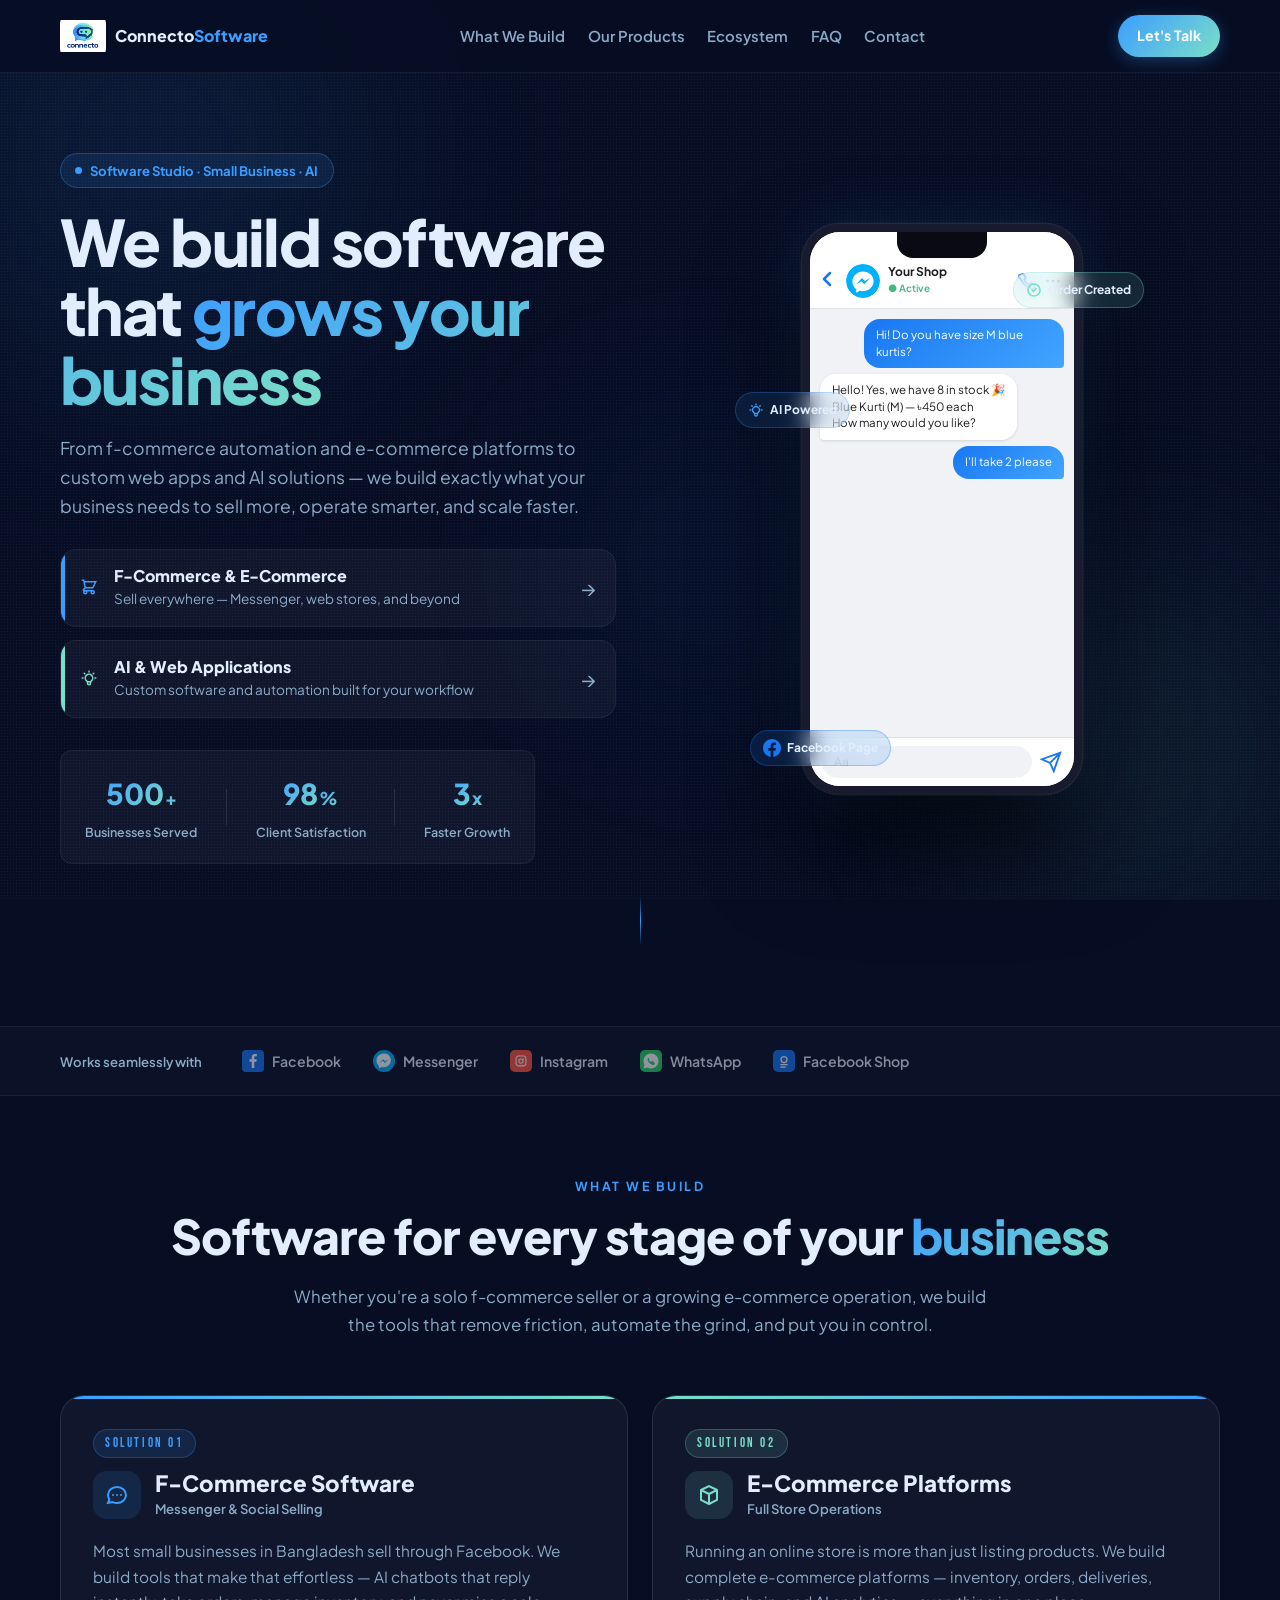
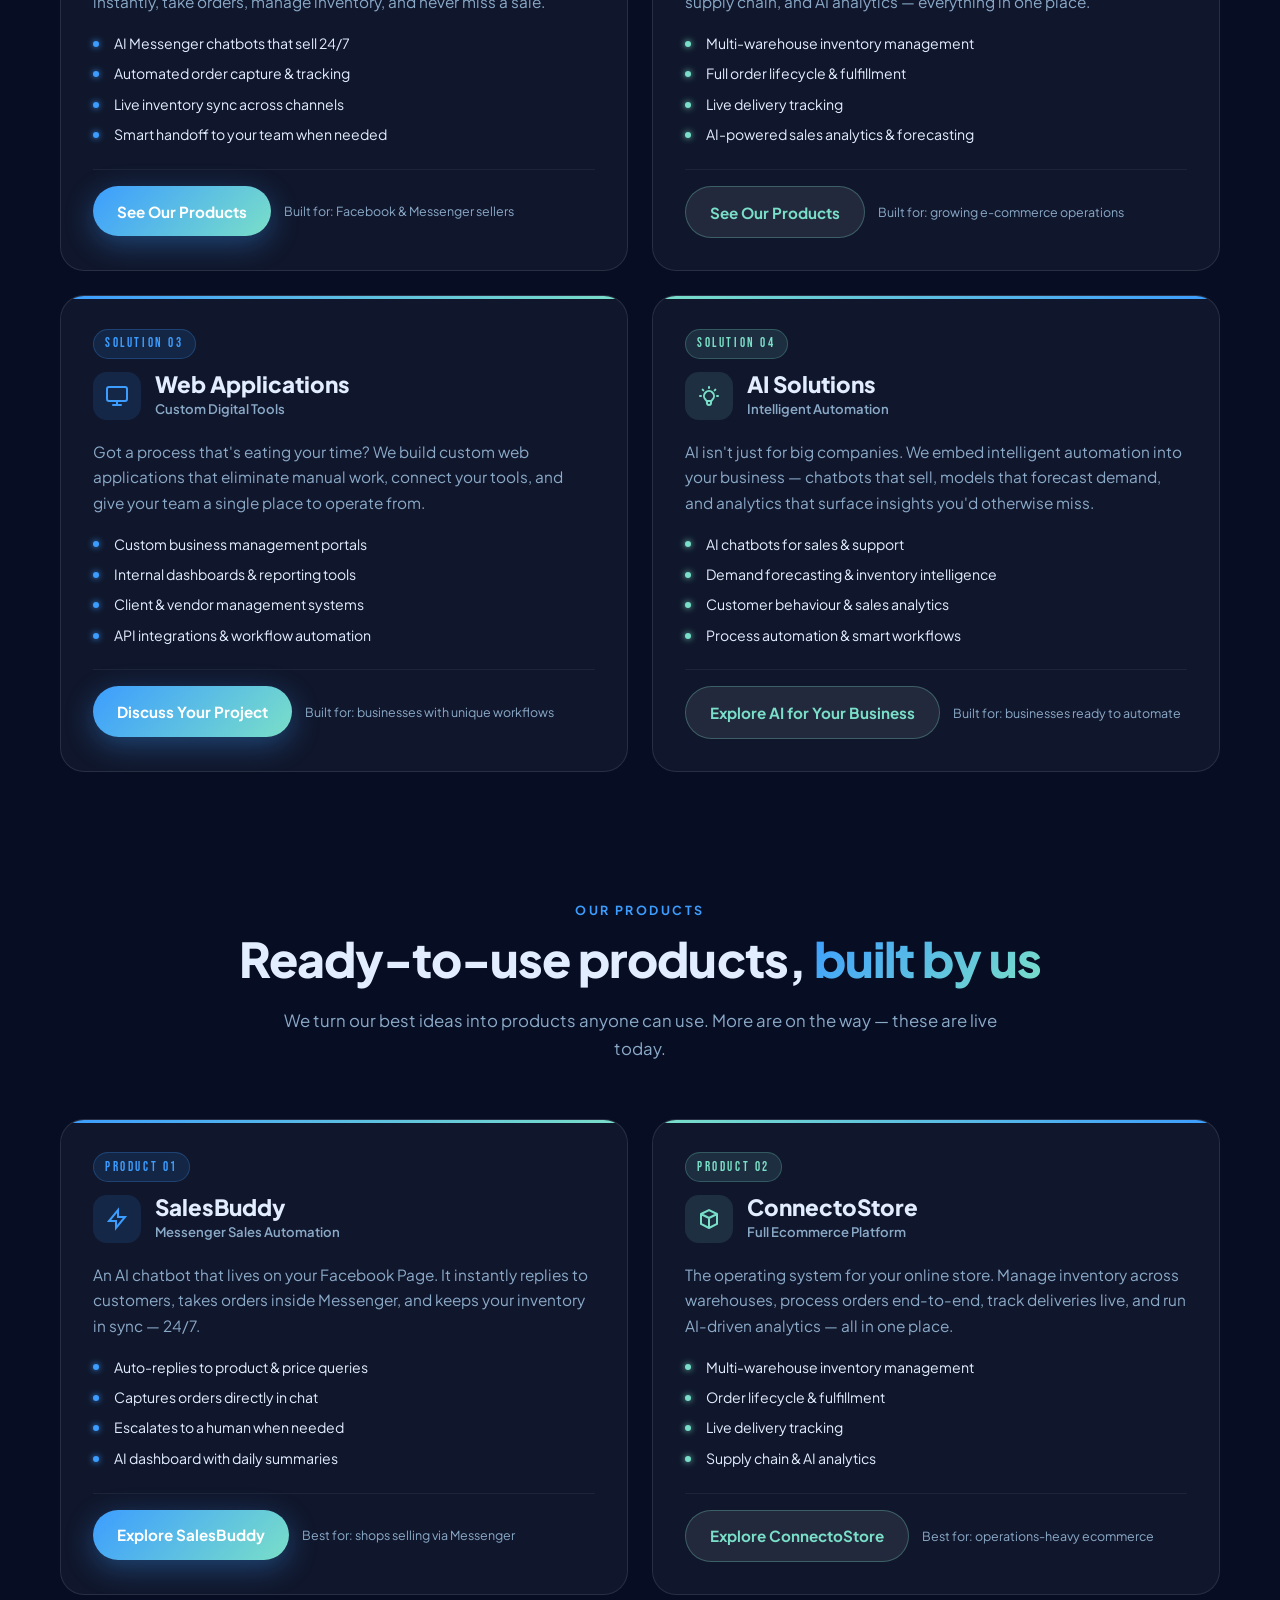
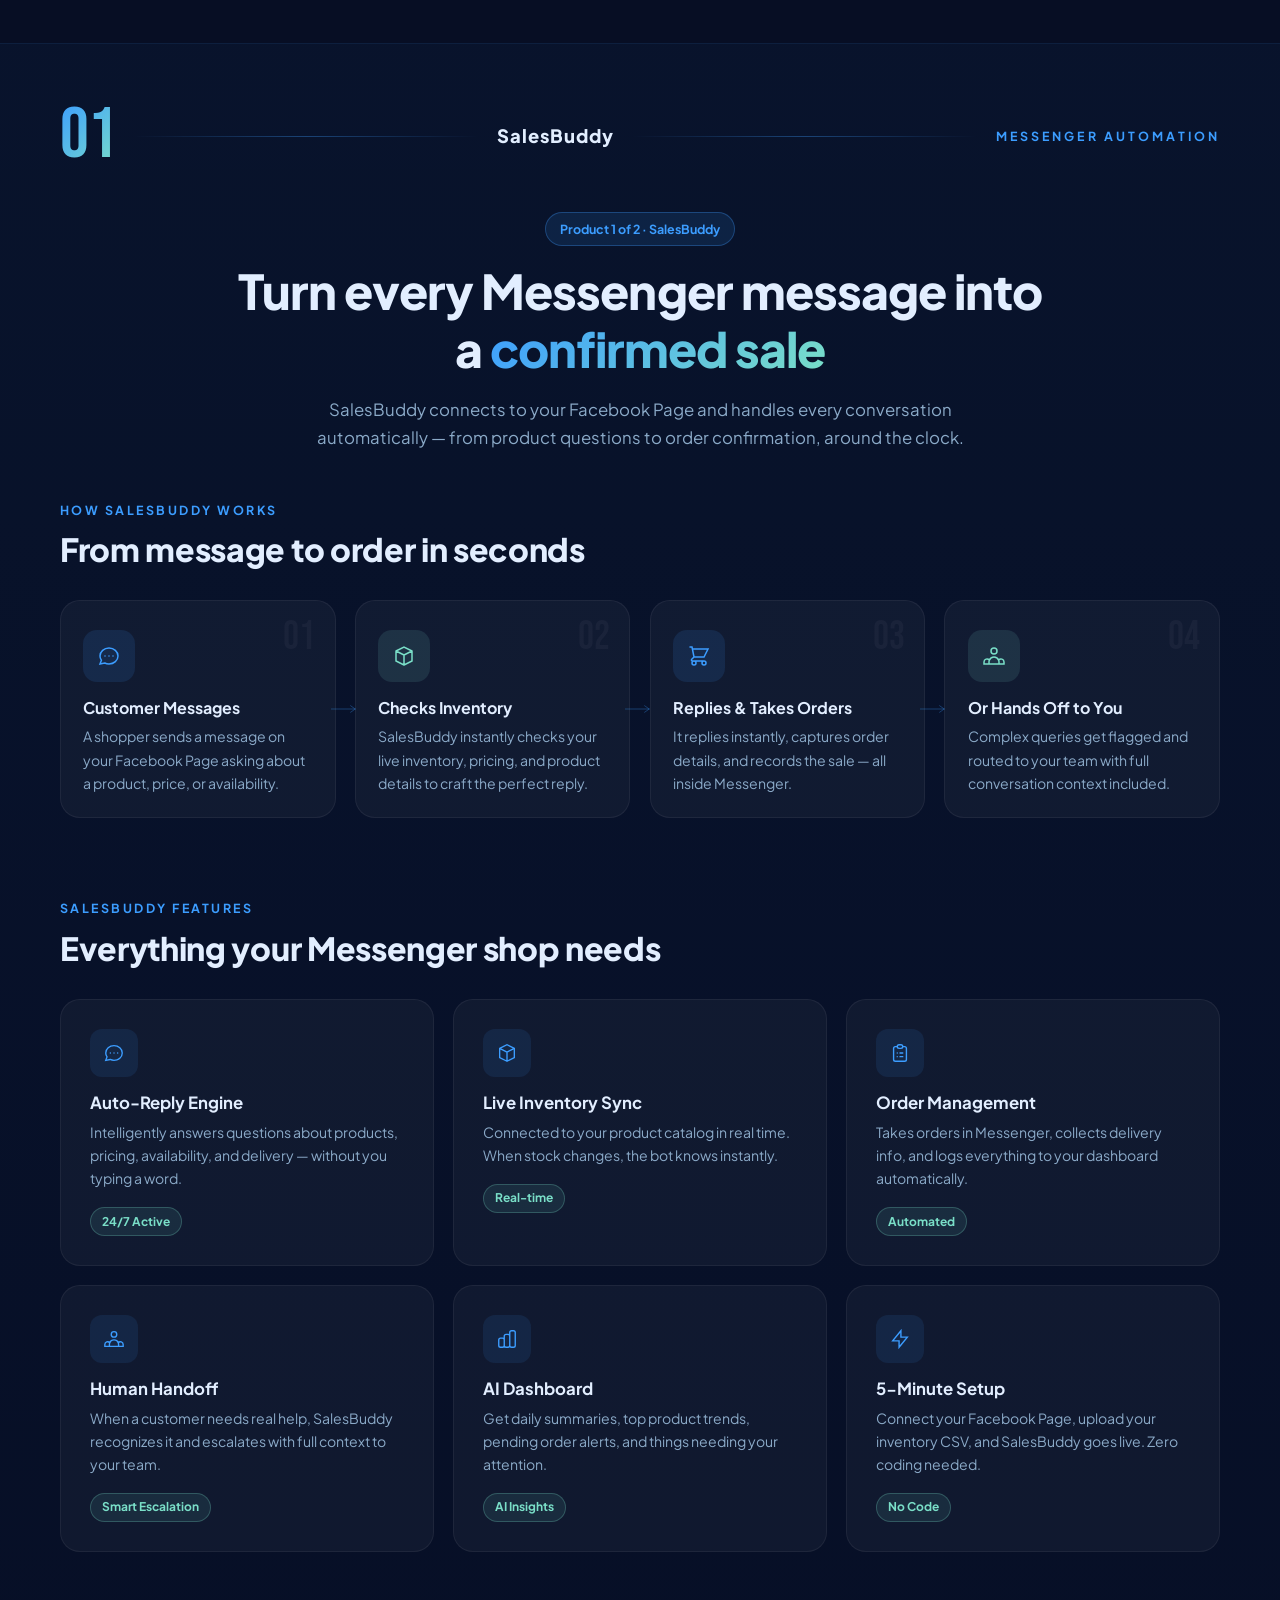
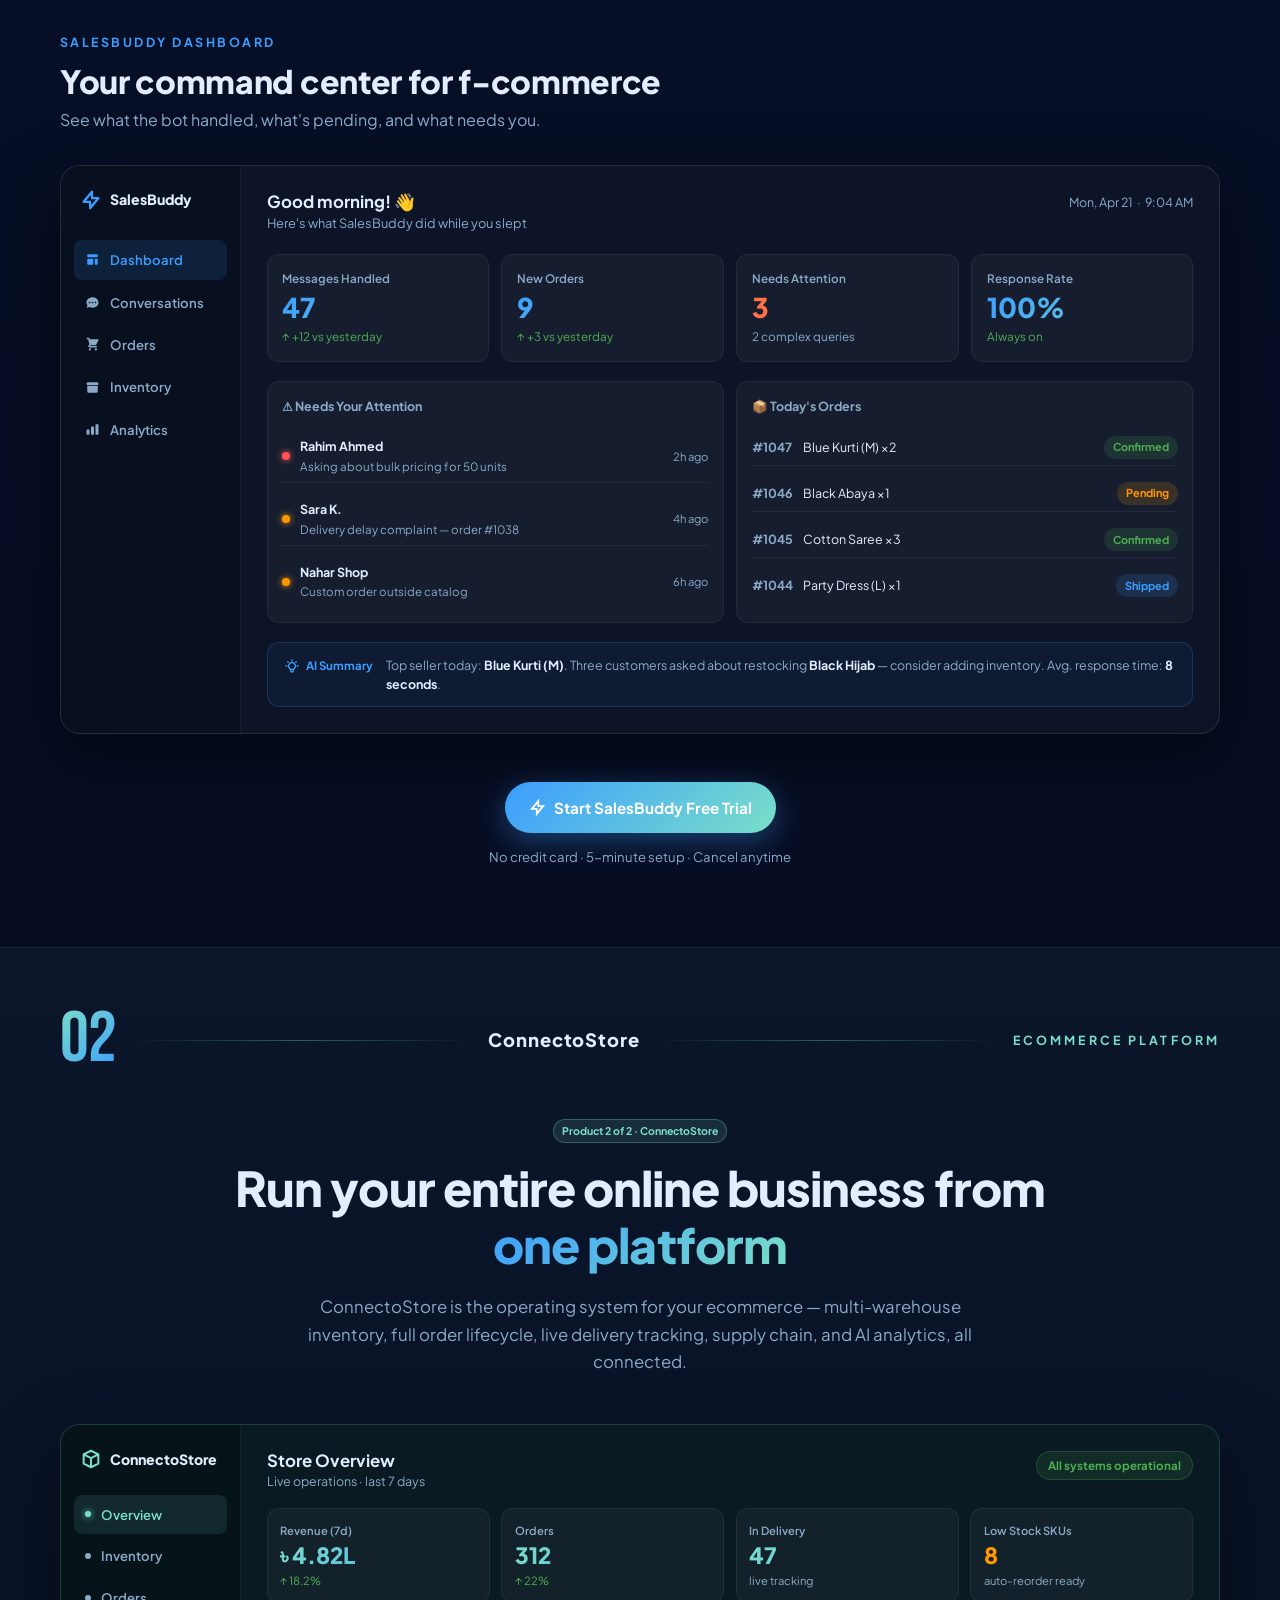
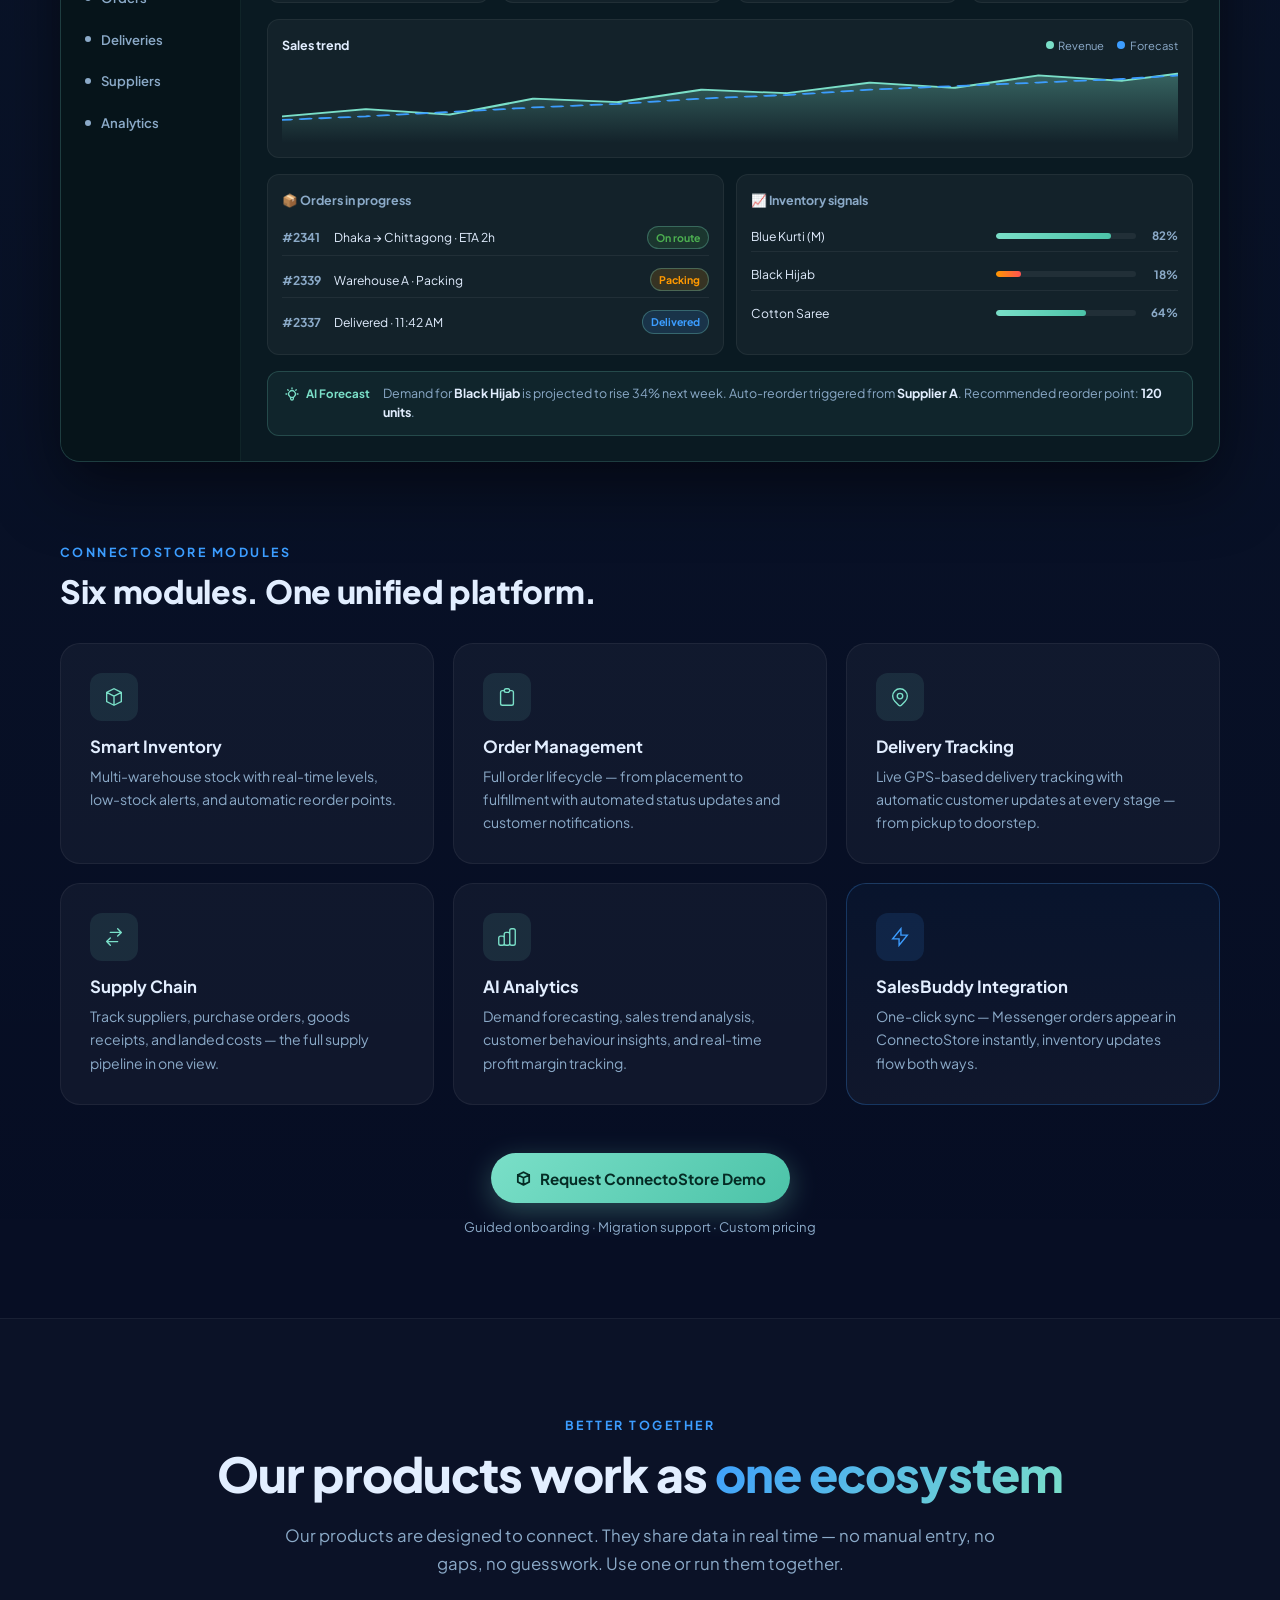
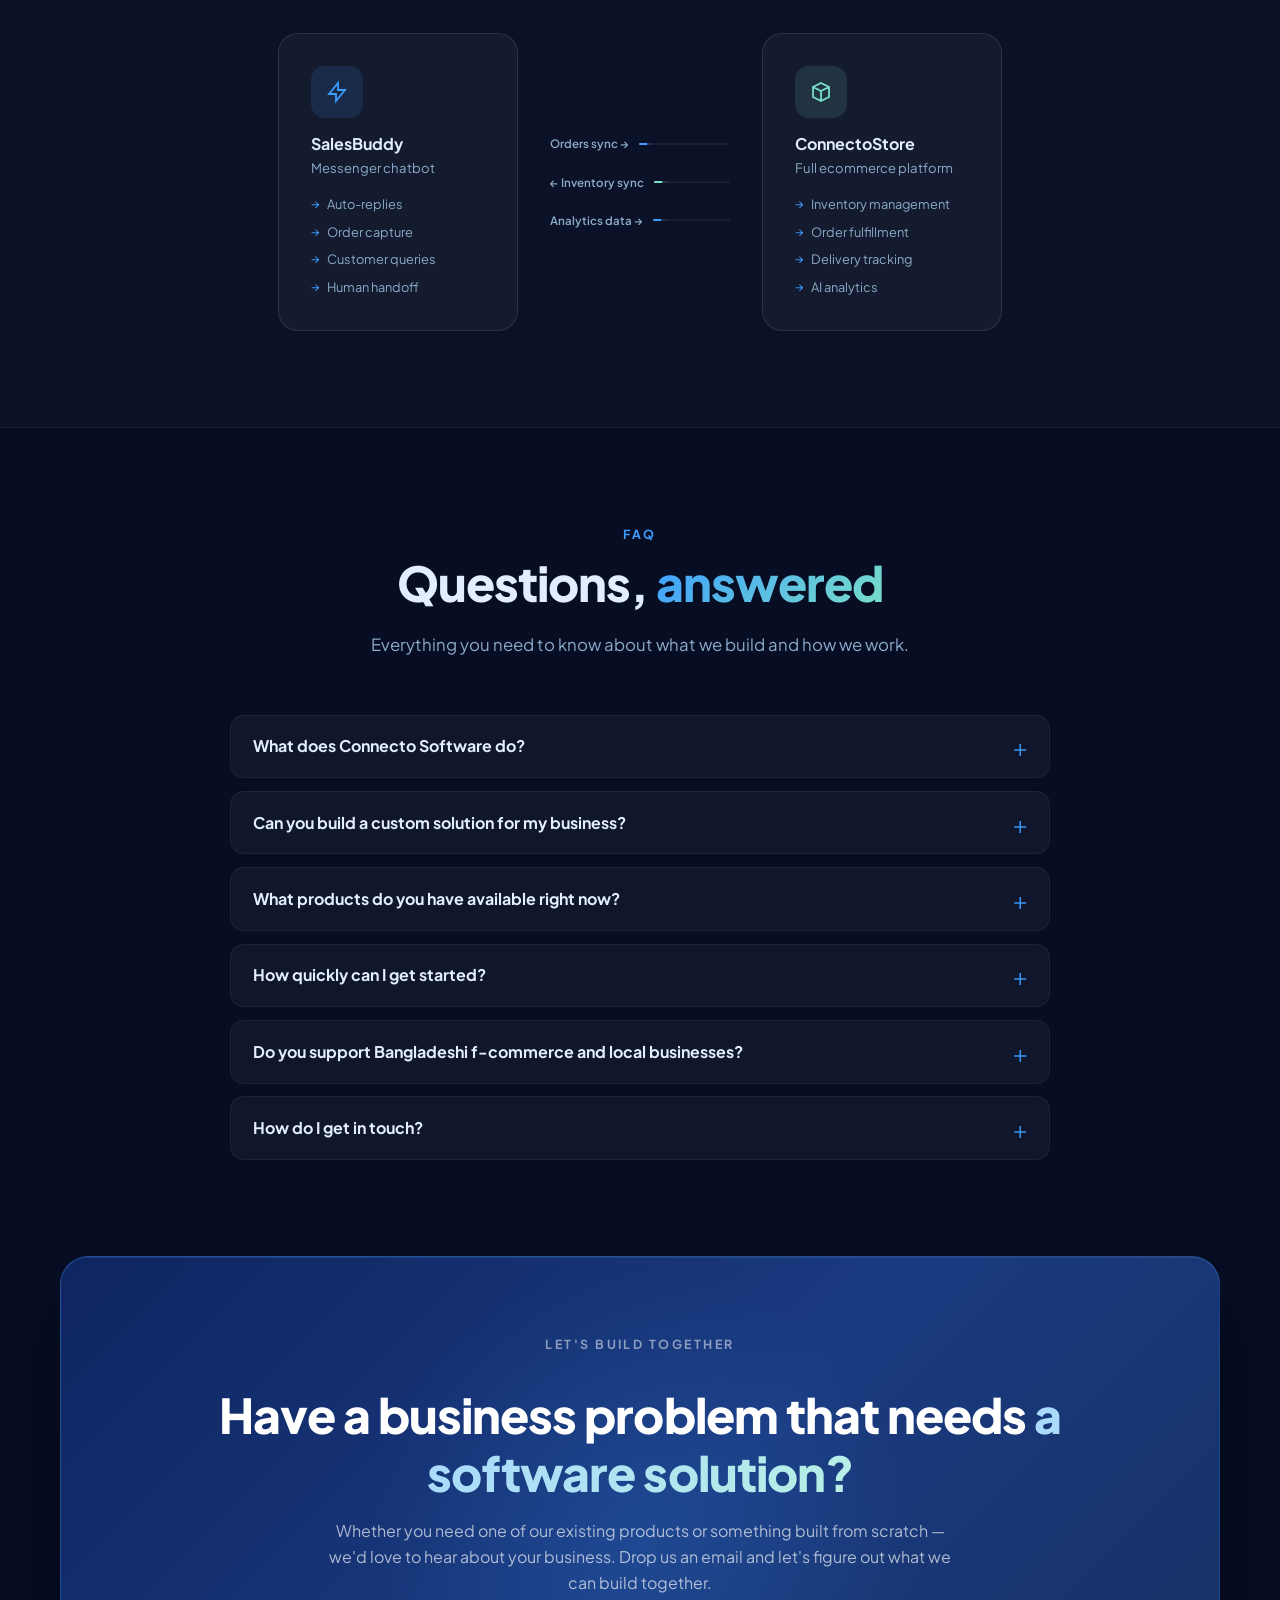
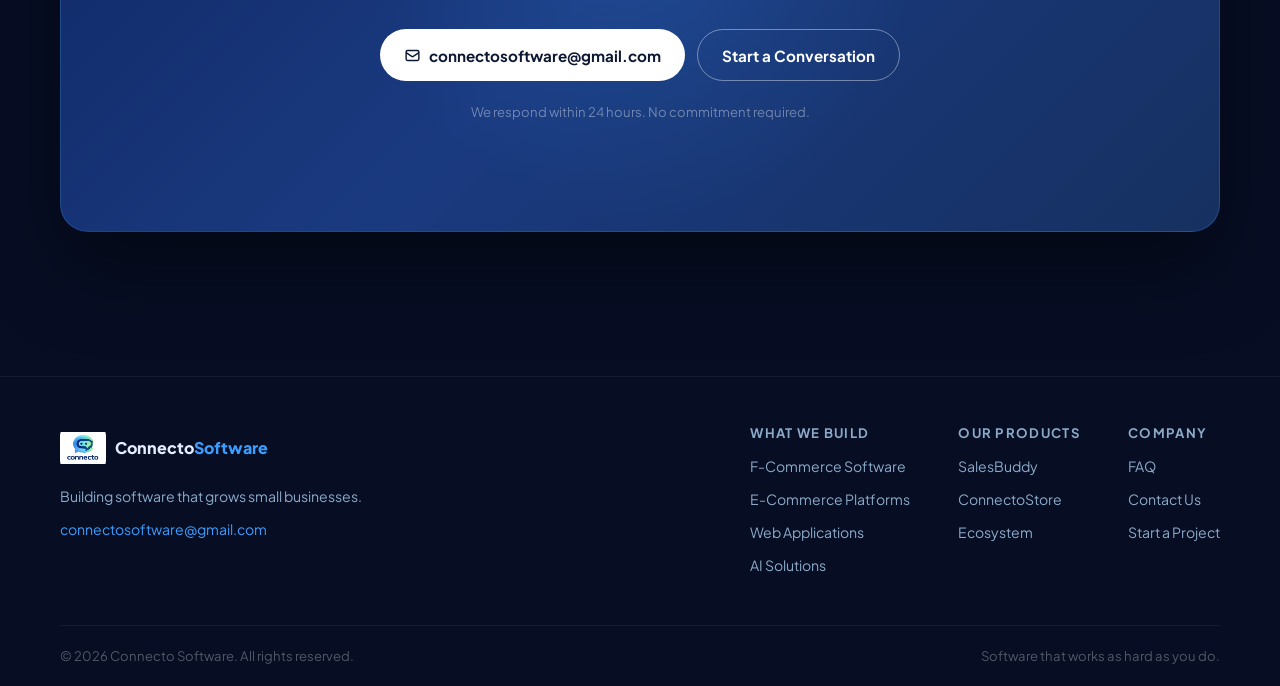
==== index.html @ c3b91756 "Add robots.txt for SEO crawler guidance" ====
<!DOCTYPE html>
<html lang="en">
<head>
  <meta charset="UTF-8" />
  <meta name="viewport" content="width=device-width, initial-scale=1.0" />
  <meta name="facebook-domain-verification" content="bzqfxla4ilsv3ykma6z8boitfr4b7n" />

  <!-- Primary SEO -->
  <title>Connecto Software | Software & AI Solutions for Small Business</title>
  <meta name="description" content="Connecto Software builds digital solutions for small businesses — from f-commerce automation and e-commerce platforms to custom web applications and AI-powered tools. We build software that grows your business." />
  <meta name="keywords" content="software development, small business software, f-commerce, e-commerce platform, web application development, AI solutions, Bangladesh software company, custom software, Messenger automation, online store software, AI analytics" />
  <meta name="author" content="Connecto Software" />
  <meta name="robots" content="index, follow, max-image-preview:large" />
  <link rel="canonical" href="https://www.connectosoftware.com/" />

  <!-- Open Graph -->
  <meta property="og:type" content="website" />
  <meta property="og:site_name" content="Connecto Software" />
  <meta property="og:title" content="Connecto Software — Software Built for Small Business Growth" />
  <meta property="og:description" content="We build digital solutions that help small businesses grow — f-commerce automation, e-commerce platforms, custom web apps, and AI-powered tools. Whatever your business needs, we build it." />
  <meta property="og:url" content="https://www.connectosoftware.com/" />
  <meta property="og:image" content="https://www.connectosoftware.com/assets/logo.png" />
  <meta property="og:locale" content="en_US" />

  <!-- Twitter -->
  <meta name="twitter:card" content="summary_large_image" />
  <meta name="twitter:title" content="Connecto Software — Software Built for Small Business Growth" />
  <meta name="twitter:description" content="F-commerce automation, e-commerce platforms, web applications, and AI solutions — we build software that grows small businesses." />
  <meta name="twitter:image" content="https://www.connectosoftware.com/assets/logo.png" />

  <!-- Theme -->
  <meta name="theme-color" content="#070e24" />

  <!-- Icons -->
  <link rel="icon" type="image/png" sizes="32x32" href="assets/favicon-32x32.png" />
  <link rel="icon" type="image/png" sizes="16x16" href="assets/favicon-16x16.png" />
  <link rel="apple-touch-icon" href="assets/logo_transparent.png" />

  <!-- Fonts -->
  <link rel="preconnect" href="https://fonts.googleapis.com" />
  <link rel="preconnect" href="https://fonts.gstatic.com" crossorigin />
  <link href="https://fonts.googleapis.com/css2?family=Plus+Jakarta+Sans:wght@300;400;500;600;700;800&family=Bebas+Neue&display=swap" rel="stylesheet" />
  <link rel="stylesheet" href="styles.css" />

  <!-- Structured Data: Organization -->
  <script type="application/ld+json">
  {
    "@context": "https://schema.org",
    "@type": "Organization",
    "name": "Connecto Software",
    "url": "https://www.connectosoftware.com/",
    "logo": "https://www.connectosoftware.com/assets/logo.png",
    "email": "connectosoftware@gmail.com",
    "description": "Connecto Software is a digital solutions company that builds software for small businesses — including f-commerce automation, e-commerce platforms, custom web applications, and AI-powered tools.",
    "sameAs": [
      "https://www.facebook.com/ConnectoSoftware"
    ],
    "contactPoint": {
      "@type": "ContactPoint",
      "email": "connectosoftware@gmail.com",
      "contactType": "customer support"
    }
  }
  </script>

  <!-- Structured Data: SalesBuddy Product -->
  <script type="application/ld+json">
  {
    "@context": "https://schema.org",
    "@type": "SoftwareApplication",
    "name": "SalesBuddy",
    "applicationCategory": "BusinessApplication",
    "operatingSystem": "Web",
    "description": "SalesBuddy is an AI Facebook Messenger chatbot that auto-replies to customer queries, takes orders in Messenger, syncs live inventory, and hands off complex conversations to humans.",
    "url": "https://www.connectosoftware.com/#salesbuddy",
    "image": "https://www.connectosoftware.com/assets/logo.png",
    "offers": {
      "@type": "Offer",
      "price": "0",
      "priceCurrency": "USD",
      "description": "Free trial available"
    },
    "publisher": {
      "@type": "Organization",
      "name": "Connecto Software"
    }
  }
  </script>

  <!-- Structured Data: ConnectoStore Product -->
  <script type="application/ld+json">
  {
    "@context": "https://schema.org",
    "@type": "SoftwareApplication",
    "name": "ConnectoStore",
    "applicationCategory": "BusinessApplication",
    "operatingSystem": "Web",
    "description": "ConnectoStore is a complete ecommerce platform providing multi-warehouse inventory management, order lifecycle management, delivery tracking, supply chain tools, and AI-powered analytics.",
    "url": "https://www.connectosoftware.com/#connectostore",
    "image": "https://www.connectosoftware.com/assets/logo.png",
    "offers": {
      "@type": "Offer",
      "price": "0",
      "priceCurrency": "USD",
      "description": "Request a demo"
    },
    "publisher": {
      "@type": "Organization",
      "name": "Connecto Software"
    }
  }
  </script>

  <!-- Structured Data: FAQ -->
  <script type="application/ld+json">
  {
    "@context": "https://schema.org",
    "@type": "FAQPage",
    "mainEntity": [
      {
        "@type": "Question",
        "name": "What does Connecto Software do?",
        "acceptedAnswer": {
          "@type": "Answer",
          "text": "Connecto Software builds digital solutions for small businesses — from f-commerce and e-commerce platforms to custom web applications and AI-powered tools. We design, build, and launch software that solves real business problems."
        }
      },
      {
        "@type": "Question",
        "name": "Can you build a custom solution for my business?",
        "acceptedAnswer": {
          "@type": "Answer",
          "text": "Yes. Beyond our existing products, we build fully custom web applications, business automation tools, and AI solutions tailored to your specific needs. Reach out and tell us what you're trying to solve."
        }
      },
      {
        "@type": "Question",
        "name": "Do you support f-commerce and Bangladeshi e-commerce?",
        "acceptedAnswer": {
          "@type": "Answer",
          "text": "Absolutely. Our products and solutions are built with Bangladeshi f-commerce in mind — including BDT currency, local courier integrations, and Messenger-first shopping behavior."
        }
      },
      {
        "@type": "Question",
        "name": "How long does it take to get started?",
        "acceptedAnswer": {
          "@type": "Answer",
          "text": "Our existing products can go live within minutes to a day. For custom solutions, we scope and kick off quickly — reach out and we'll give you a clear timeline based on your needs."
        }
      },
      {
        "@type": "Question",
        "name": "How do I get in touch?",
        "acceptedAnswer": {
          "@type": "Answer",
          "text": "Email connectosoftware@gmail.com and we usually respond within 24 hours."
        }
      }
    ]
  }
  </script>
</head>
<body>

  <div class="bg-orbs" aria-hidden="true">
    <div class="orb orb-1"></div>
    <div class="orb orb-2"></div>
    <div class="orb orb-3"></div>
  </div>
  <div class="grain" aria-hidden="true"></div>

  <!-- NAV -->
  <header class="site-header" id="top">
    <div class="container nav-wrap">
      <a class="brand is-loading" href="#top" aria-label="Connecto Software Home">
        <span class="brand-skeleton" aria-hidden="true"></span>
        <img class="brand-logo" src="assets/logo.png" alt="Connecto Software logo" width="46" height="46" />
        <span class="brand-name">Connecto<span class="brand-accent">Software</span></span>
      </a>

      <nav class="site-nav" aria-label="Primary">
        <a href="#what-we-build">What We Build</a>
        <a href="#products">Our Products</a>
        <a href="#ecosystem">Ecosystem</a>
        <a href="#faq">FAQ</a>
        <a href="#contact">Contact</a>
      </nav>

      <div class="nav-right">
        <a class="btn btn-nav" href="#contact">Let's Talk</a>
        <button class="hamburger" aria-label="Toggle menu" aria-expanded="false">
          <span></span><span></span><span></span>
        </button>
      </div>
    </div>
    <div class="mobile-menu" aria-hidden="true">
      <nav aria-label="Mobile">
        <a href="#what-we-build">What We Build</a>
        <a href="#products">Our Products</a>
        <a href="#ecosystem">Ecosystem</a>
        <a href="#faq">FAQ</a>
        <a href="#contact">Contact</a>
        <a href="#contact" class="btn btn-primary btn-full">Let's Talk</a>
      </nav>
    </div>
  </header>

  <main>

    <!-- HERO -->
    <section class="hero section" id="hero" aria-labelledby="hero-title">
      <div class="container hero-grid">

        <div class="hero-text reveal-left">
          <div class="hero-badge">
            <span class="badge-dot"></span>
            Software Studio · Small Business · AI
          </div>
          <h1 id="hero-title">We build software that <span class="gradient-text">grows your business</span></h1>
          <p class="hero-sub">From f-commerce automation and e-commerce platforms to custom web apps and AI solutions — we build exactly what your business needs to sell more, operate smarter, and scale faster.</p>

          <div class="hero-product-chooser" role="list">
            <a href="#what-we-build" class="hpc-card hpc-sb" role="listitem">
              <div class="hpc-num">
                <svg width="18" height="18" viewBox="0 0 24 24" fill="none" stroke="currentColor" stroke-width="2" stroke-linecap="round" aria-hidden="true"><path d="M3 3h2l.4 2M7 13h10l4-8H5.4M7 13L5.4 5M7 13l-2.293 2.293c-.63.63-.184 1.707.707 1.707H17m0 0a2 2 0 100 4 2 2 0 000-4zm-8 2a2 2 0 11-4 0 2 2 0 014 0z"/></svg>
              </div>
              <div class="hpc-body">
                <h3>F-Commerce &amp; E-Commerce</h3>
                <p>Sell everywhere — Messenger, web stores, and beyond</p>
              </div>
              <span class="hpc-arrow" aria-hidden="true">&#8594;</span>
            </a>
            <a href="#what-we-build" class="hpc-card hpc-cs" role="listitem">
              <div class="hpc-num">
                <svg width="18" height="18" viewBox="0 0 24 24" fill="none" stroke="currentColor" stroke-width="2" stroke-linecap="round" aria-hidden="true"><path d="M9.663 17h4.673M12 3v1m6.364 1.636l-.707.707M21 12h-1M4 12H3m3.343-5.657l-.707-.707m2.828 9.9a5 5 0 117.072 0l-.548.547A3.374 3.374 0 0014 18.469V19a2 2 0 11-4 0v-.531c0-.895-.356-1.754-.988-2.386l-.548-.547z"/></svg>
              </div>
              <div class="hpc-body">
                <h3>AI &amp; Web Applications</h3>
                <p>Custom software and automation built for your workflow</p>
              </div>
              <span class="hpc-arrow" aria-hidden="true">&#8594;</span>
            </a>
          </div>

          <div class="hero-stats">
            <div class="stat-item">
              <div class="stat-num-wrap"><span class="stat-num" data-target="500">0</span><span class="stat-unit">+</span></div>
              <span class="stat-label">Businesses Served</span>
            </div>
            <div class="stat-divider"></div>
            <div class="stat-item">
              <div class="stat-num-wrap"><span class="stat-num" data-target="98">0</span><span class="stat-unit">%</span></div>
              <span class="stat-label">Client Satisfaction</span>
            </div>
            <div class="stat-divider"></div>
            <div class="stat-item">
              <div class="stat-num-wrap"><span class="stat-num" data-target="3">0</span><span class="stat-unit">x</span></div>
              <span class="stat-label">Faster Growth</span>
            </div>
          </div>
        </div>

        <div class="hero-visual reveal-right">
          <div class="phone-wrap">
            <div class="phone-frame">
              <div class="phone-notch"></div>
              <div class="phone-screen">
                <div class="messenger-header">
                  <div class="messenger-back">
                    <svg width="10" height="16" viewBox="0 0 10 16" fill="none" aria-hidden="true"><path d="M8 2L2 8l6 6" stroke="#1877f2" stroke-width="2.5" stroke-linecap="round" stroke-linejoin="round"/></svg>
                  </div>
                  <div class="messenger-avatar">
                    <svg viewBox="0 0 32 32" fill="none" aria-hidden="true"><circle cx="16" cy="16" r="16" fill="url(#msgH)"/><path d="M16 7C10.477 7 6 11.253 6 16.5c0 2.908 1.41 5.504 3.625 7.205V27l3.312-1.85c.885.25 1.822.385 2.888.385C21.523 25.535 26 21.28 26 16c0-4.97-4.477-9-10-9zm1.094 12.069l-2.554-2.722-4.984 2.722 5.492-5.831 2.617 2.722 4.92-2.722-5.491 5.831z" fill="white"/><defs><linearGradient id="msgH" x1="0" y1="0" x2="32" y2="32"><stop stop-color="#00B2FF"/><stop offset="1" stop-color="#006AFF"/></linearGradient></defs></svg>
                  </div>
                  <div class="messenger-info">
                    <p class="messenger-name">Your Shop</p>
                    <p class="messenger-status">&#9679; Active</p>
                  </div>
                  <div class="messenger-icons">
                    <svg width="18" height="18" viewBox="0 0 24 24" fill="none" stroke="#1877f2" stroke-width="2" aria-hidden="true"><path d="M22 16.92v3a2 2 0 01-2.18 2 19.79 19.79 0 01-8.63-3.07A19.5 19.5 0 013.52 9.44 19.79 19.79 0 01.46 6.41C.4 5.31 1.2 4.1 2.09 3.73L5.18 2.46a2 2 0 012.19.45l2.34 3.5a2 2 0 01-.45 2.74L7.91 10.5a16 16 0 006.59 6.59l1.33-1.33a2 2 0 012.74-.45l3.5 2.34a2 2 0 01.45 2.19z"/></svg>
                    <svg width="18" height="18" viewBox="0 0 24 24" fill="none" stroke="#1877f2" stroke-width="2" aria-hidden="true"><circle cx="12" cy="12" r="1"/><circle cx="19" cy="12" r="1"/><circle cx="5" cy="12" r="1"/></svg>
                  </div>
                </div>
                <div class="chat-window" id="chatWindow"></div>
                <div class="phone-input-bar">
                  <div class="input-pill"><span>Aa</span></div>
                  <svg width="22" height="22" viewBox="0 0 24 24" fill="none" stroke="#1877f2" stroke-width="2" stroke-linecap="round" aria-hidden="true"><path d="M22 2L11 13M22 2L15 22l-4-9-9-4 20-7z"/></svg>
                </div>
              </div>
            </div>

            <div class="float-badge badge-fb">
              <svg width="18" height="18" viewBox="0 0 24 24" fill="#1877f2" aria-hidden="true"><path d="M24 12.073c0-6.627-5.373-12-12-12s-12 5.373-12 12c0 5.99 4.388 10.954 10.125 11.854v-8.385H7.078v-3.47h3.047V9.43c0-3.007 1.792-4.669 4.533-4.669 1.312 0 2.686.235 2.686.235v2.953H15.83c-1.491 0-1.956.925-1.956 1.874v2.25h3.328l-.532 3.47h-2.796v8.385C19.612 23.027 24 18.062 24 12.073z"/></svg>
              <span>Facebook Page</span>
            </div>

            <div class="float-badge badge-order">
              <svg width="16" height="16" viewBox="0 0 24 24" fill="none" stroke="#7adfc8" stroke-width="2.5" stroke-linecap="round" aria-hidden="true"><path d="M9 12l2 2 4-4m6 2a9 9 0 11-18 0 9 9 0 0118 0z"/></svg>
              <span>Order Created</span>
            </div>

            <div class="float-badge badge-ai">
              <svg width="16" height="16" viewBox="0 0 24 24" fill="none" stroke="#3c9dff" stroke-width="2" stroke-linecap="round" aria-hidden="true"><path d="M9.663 17h4.673M12 3v1m6.364 1.636l-.707.707M21 12h-1M4 12H3m3.343-5.657l-.707-.707m2.828 9.9a5 5 0 117.072 0l-.548.547A3.374 3.374 0 0014 18.469V19a2 2 0 11-4 0v-.531c0-.895-.356-1.754-.988-2.386l-.548-.547z"/></svg>
              <span>AI Powered</span>
            </div>
          </div>
        </div>
      </div>

      <div class="scroll-cue" aria-hidden="true">
        <div class="scroll-line"></div>
      </div>
    </section>

    <!-- TRUST BAR -->
    <section class="trust-bar" aria-label="Integrations">
      <div class="container">
        <p class="trust-label">Works seamlessly with</p>
        <div class="trust-logos">
          <div class="trust-logo">
            <svg height="22" viewBox="0 0 88 88" aria-hidden="true"><rect width="88" height="88" rx="16" fill="#1877F2"/><path d="M49.2 72V46.5h8.5l1.3-10H49.2v-6.3c0-2.9.8-4.8 4.9-4.8h5.3V16.4c-.9-.1-4-.4-7.7-.4-7.6 0-12.8 4.7-12.8 13.2v7.3H30v10h8.9V72h10.3z" fill="#fff"/></svg>
            <span>Facebook</span>
          </div>
          <div class="trust-logo">
            <svg height="22" viewBox="0 0 88 88" aria-hidden="true"><rect width="88" height="88" rx="44" fill="url(#mg)"/><path d="M44 14C27.4 14 14 26.4 14 41.8c0 8.3 3.8 15.7 9.8 20.7v10.4l9.5-5.2c2.5.7 5.2 1.1 8 1.1 16.6 0 30-12.4 30-27.8S60.6 14 44 14zm3 37.5l-7.7-8.2-15 8.2L41 36.5l7.8 8.2 14.9-8.2-16.7 15z" fill="#fff"/><defs><linearGradient id="mg" x1="0" y1="0" x2="88" y2="88"><stop stop-color="#00B2FF"/><stop offset="1" stop-color="#006AFF"/></linearGradient></defs></svg>
            <span>Messenger</span>
          </div>
          <div class="trust-logo">
            <svg height="22" viewBox="0 0 88 88" aria-hidden="true"><rect width="88" height="88" rx="20" fill="url(#ig)"/><path d="M44 22c-5.9 0-6.7.02-9 .13-2.3.1-3.9.47-5.3 1-1.4.56-2.6 1.3-3.8 2.5-1.2 1.2-1.94 2.4-2.5 3.8-.53 1.4-.9 3-1 5.3C22.02 37.3 22 38 22 44s.02 6.7.13 9c.1 2.3.47 3.9 1 5.3.56 1.4 1.3 2.6 2.5 3.8 1.2 1.2 2.4 1.94 3.8 2.5 1.4.53 3 .9 5.3 1C37.3 65.98 38 66 44 66s6.7-.02 9-.13c2.3-.1 3.9-.47 5.3-1 1.4-.56 2.6-1.3 3.8-2.5 1.2-1.2 1.94-2.4 2.5-3.8.53-1.4.9-3 1-5.3C65.98 50.7 66 50 66 44s-.02-6.7-.13-9c-.1-2.3-.47-3.9-1-5.3-.56-1.4-1.3-2.6-2.5-3.8-1.2-1.2-2.4-1.94-3.8-2.5-1.4-.53-3-.9-5.3-1C50.7 22.02 49.9 22 44 22zm0 3.9c5.8 0 6.5.02 8.8.13 2.1.1 3.2.45 4 .75 1 .4 1.7.87 2.45 1.62.75.75 1.22 1.45 1.62 2.45.3.8.65 1.9.75 4 .11 2.3.13 3 .13 8.8s-.02 6.5-.13 8.8c-.1 2.1-.45 3.2-.75 4-.4 1-1.07 1.7-1.62 2.45-.75.75-1.45 1.22-2.45 1.62-.8.3-1.9.65-4 .75-2.3.11-3 .13-8.8.13s-6.5-.02-8.8-.13c-2.1-.1-3.2-.45-4-.75-1-.4-1.7-1.07-2.45-1.62-.75-.75-1.22-1.45-1.62-2.45-.3-.8-.65-1.9-.75-4-.11-2.3-.13-3-.13-8.8s.02-6.5.13-8.8c.1-2.1.45-3.2.75-4 .4-1 .87-1.7 1.62-2.45.75-.75 1.45-1.22 2.45-1.62.8-.3 1.9-.65 4-.75 2.3-.11 3-.13 8.8-.13zM44 33.6a10.4 10.4 0 100 20.8 10.4 10.4 0 000-20.8zm0 3.9a6.5 6.5 0 110 13 6.5 6.5 0 010-13zm10.8-4.4a2.4 2.4 0 100 4.8 2.4 2.4 0 000-4.8z" fill="#fff"/><defs><linearGradient id="ig" x1="0" y1="88" x2="88" y2="0"><stop stop-color="#FFDD55"/><stop offset=".5" stop-color="#FF543E"/><stop offset="1" stop-color="#C837AB"/></linearGradient></defs></svg>
            <span>Instagram</span>
          </div>
          <div class="trust-logo">
            <svg height="22" viewBox="0 0 88 88" aria-hidden="true"><rect width="88" height="88" rx="20" fill="#25D366"/><path d="M44 14C27.4 14 14 27.4 14 44c0 5.3 1.4 10.3 3.9 14.6L14 74l16-3.8C33.8 72.7 38.8 74 44 74c16.6 0 30-13.4 30-30S60.6 14 44 14zm15.4 42.4c-.6 1.8-3.4 3.4-4.7 3.6-1.2.2-2.8.3-4.5-.3-1-.4-2.4-.9-4.1-1.7-7.2-3.1-12-10.3-12.4-10.8-.4-.5-3.2-4.2-3.2-8s2-6 2.8-6.9c.7-.8 1.5-1 2-.1s1.5 3.8 1.7 4.1c.2.3.3.6.1 1-.2.4-.3.6-.6.9-.3.3-.6.7-.9 1-.3.3-.6.6-.3 1.2.3.6 1.5 2.4 3.1 3.9 2.2 1.9 3.9 2.5 4.5 2.8.6.3.9.2 1.3-.1.4-.3 1.7-2 2.1-2.6.4-.6.9-.5 1.5-.3.6.2 3.9 1.8 4.5 2.1.6.3 1 .5 1.2 0 .1-.3.1-1.8-.5-3.6z" fill="#fff"/></svg>
            <span>WhatsApp</span>
          </div>
          <div class="trust-logo">
            <svg height="22" viewBox="0 0 88 88" aria-hidden="true"><rect width="88" height="88" rx="20" fill="#1877F2"/><circle cx="44" cy="38" r="12" fill="none" stroke="white" stroke-width="5"/><rect x="29" y="56" width="30" height="5" rx="2.5" fill="white"/><rect x="29" y="66" width="22" height="5" rx="2.5" fill="white"/></svg>
            <span>Facebook Shop</span>
          </div>
        </div>
      </div>
    </section>

    <!-- WHAT WE BUILD -->
    <section id="what-we-build" class="section products-overview" aria-labelledby="wwb-title">
      <div class="container">
        <div class="section-header center reveal">
          <p class="eyebrow">WHAT WE BUILD</p>
          <h2 id="wwb-title" class="section-title">Software for every stage of your <span class="gradient-text">business</span></h2>
          <p class="section-sub">Whether you're a solo f-commerce seller or a growing e-commerce operation, we build the tools that remove friction, automate the grind, and put you in control.</p>
        </div>

        <div class="product-compare-grid">

          <article class="product-compare sb-side reveal-left">
            <div class="pc-header">
              <span class="pc-tag">SOLUTION 01</span>
              <div class="pc-logo-row">
                <div class="pc-icon sb-color">
                  <svg viewBox="0 0 24 24" fill="none" stroke="currentColor" stroke-width="2" stroke-linecap="round" aria-hidden="true"><path d="M8 12h.01M12 12h.01M16 12h.01M21 12c0 4.418-4.03 8-9 8a9.863 9.863 0 01-4.255-.949L3 20l1.395-3.72C3.512 15.042 3 13.574 3 12c0-4.418 4.03-8 9-8s9 3.582 9 8z"/></svg>
                </div>
                <div>
                  <h3>F-Commerce Software</h3>
                  <p class="pc-role">Messenger &amp; Social Selling</p>
                </div>
              </div>
            </div>
            <p class="pc-desc">Most small businesses in Bangladesh sell through Facebook. We build tools that make that effortless — AI chatbots that reply instantly, take orders, manage inventory, and never miss a sale.</p>
            <ul class="pc-bullets">
              <li>AI Messenger chatbots that sell 24/7</li>
              <li>Automated order capture &amp; tracking</li>
              <li>Live inventory sync across channels</li>
              <li>Smart handoff to your team when needed</li>
            </ul>
            <div class="pc-cta-row">
              <a class="btn btn-primary" href="#products">See Our Products</a>
              <span class="pc-best">Built for: Facebook &amp; Messenger sellers</span>
            </div>
          </article>

          <article class="product-compare cs-side reveal-right">
            <div class="pc-header">
              <span class="pc-tag cs">SOLUTION 02</span>
              <div class="pc-logo-row">
                <div class="pc-icon cs-color">
                  <svg viewBox="0 0 24 24" fill="none" stroke="currentColor" stroke-width="2" stroke-linecap="round" aria-hidden="true"><path d="M20 7l-8-4-8 4m16 0l-8 4m8-4v10l-8 4m0-10L4 7m8 4v10M4 7v10l8 4"/></svg>
                </div>
                <div>
                  <h3>E-Commerce Platforms</h3>
                  <p class="pc-role">Full Store Operations</p>
                </div>
              </div>
            </div>
            <p class="pc-desc">Running an online store is more than just listing products. We build complete e-commerce platforms — inventory, orders, deliveries, supply chain, and AI analytics — everything in one place.</p>
            <ul class="pc-bullets">
              <li>Multi-warehouse inventory management</li>
              <li>Full order lifecycle &amp; fulfillment</li>
              <li>Live delivery tracking</li>
              <li>AI-powered sales analytics &amp; forecasting</li>
            </ul>
            <div class="pc-cta-row">
              <a class="btn btn-ghost pc-cta-teal" href="#products">See Our Products</a>
              <span class="pc-best">Built for: growing e-commerce operations</span>
            </div>
          </article>

        </div>

        <div class="product-compare-grid" style="margin-top:1.5rem">

          <article class="product-compare sb-side reveal-left">
            <div class="pc-header">
              <span class="pc-tag">SOLUTION 03</span>
              <div class="pc-logo-row">
                <div class="pc-icon sb-color">
                  <svg viewBox="0 0 24 24" fill="none" stroke="currentColor" stroke-width="2" stroke-linecap="round" aria-hidden="true"><rect x="2" y="3" width="20" height="14" rx="2"/><path d="M8 21h8M12 17v4"/></svg>
                </div>
                <div>
                  <h3>Web Applications</h3>
                  <p class="pc-role">Custom Digital Tools</p>
                </div>
              </div>
            </div>
            <p class="pc-desc">Got a process that's eating your time? We build custom web applications that eliminate manual work, connect your tools, and give your team a single place to operate from.</p>
            <ul class="pc-bullets">
              <li>Custom business management portals</li>
              <li>Internal dashboards &amp; reporting tools</li>
              <li>Client &amp; vendor management systems</li>
              <li>API integrations &amp; workflow automation</li>
            </ul>
            <div class="pc-cta-row">
              <a class="btn btn-primary" href="#contact">Discuss Your Project</a>
              <span class="pc-best">Built for: businesses with unique workflows</span>
            </div>
          </article>

          <article class="product-compare cs-side reveal-right">
            <div class="pc-header">
              <span class="pc-tag cs">SOLUTION 04</span>
              <div class="pc-logo-row">
                <div class="pc-icon cs-color">
                  <svg viewBox="0 0 24 24" fill="none" stroke="currentColor" stroke-width="2" stroke-linecap="round" aria-hidden="true"><path d="M9.663 17h4.673M12 3v1m6.364 1.636l-.707.707M21 12h-1M4 12H3m3.343-5.657l-.707-.707m2.828 9.9a5 5 0 117.072 0l-.548.547A3.374 3.374 0 0014 18.469V19a2 2 0 11-4 0v-.531c0-.895-.356-1.754-.988-2.386l-.548-.547z"/></svg>
                </div>
                <div>
                  <h3>AI Solutions</h3>
                  <p class="pc-role">Intelligent Automation</p>
                </div>
              </div>
            </div>
            <p class="pc-desc">AI isn't just for big companies. We embed intelligent automation into your business — chatbots that sell, models that forecast demand, and analytics that surface insights you'd otherwise miss.</p>
            <ul class="pc-bullets">
              <li>AI chatbots for sales &amp; support</li>
              <li>Demand forecasting &amp; inventory intelligence</li>
              <li>Customer behaviour &amp; sales analytics</li>
              <li>Process automation &amp; smart workflows</li>
            </ul>
            <div class="pc-cta-row">
              <a class="btn btn-ghost pc-cta-teal" href="#contact">Explore AI for Your Business</a>
              <span class="pc-best">Built for: businesses ready to automate</span>
            </div>
          </article>

        </div>
      </div>
    </section>

    <!-- PRODUCT OVERVIEW -->
    <section id="products" class="section products-overview" aria-labelledby="products-title">
      <div class="container">
        <div class="section-header center reveal">
          <p class="eyebrow">OUR PRODUCTS</p>
          <h2 id="products-title" class="section-title">Ready-to-use products, <span class="gradient-text">built by us</span></h2>
          <p class="section-sub">We turn our best ideas into products anyone can use. More are on the way — these are live today.</p>
        </div>

        <div class="product-compare-grid">

          <article class="product-compare sb-side reveal-left">
            <div class="pc-header">
              <span class="pc-tag">PRODUCT 01</span>
              <div class="pc-logo-row">
                <div class="pc-icon sb-color">
                  <svg viewBox="0 0 24 24" fill="none" stroke="currentColor" stroke-width="2" stroke-linecap="round" aria-hidden="true"><path d="M13 10V3L4 14h7v7l9-11h-7z"/></svg>
                </div>
                <div>
                  <h3>SalesBuddy</h3>
                  <p class="pc-role">Messenger Sales Automation</p>
                </div>
              </div>
            </div>
            <p class="pc-desc">An AI chatbot that lives on your Facebook Page. It instantly replies to customers, takes orders inside Messenger, and keeps your inventory in sync — 24/7.</p>
            <ul class="pc-bullets">
              <li>Auto-replies to product &amp; price queries</li>
              <li>Captures orders directly in chat</li>
              <li>Escalates to a human when needed</li>
              <li>AI dashboard with daily summaries</li>
            </ul>
            <div class="pc-cta-row">
              <a class="btn btn-primary" href="#salesbuddy">Explore SalesBuddy</a>
              <span class="pc-best">Best for: shops selling via Messenger</span>
            </div>
          </article>

          <article class="product-compare cs-side reveal-right">
            <div class="pc-header">
              <span class="pc-tag cs">PRODUCT 02</span>
              <div class="pc-logo-row">
                <div class="pc-icon cs-color">
                  <svg viewBox="0 0 24 24" fill="none" stroke="currentColor" stroke-width="2" stroke-linecap="round" aria-hidden="true"><path d="M20 7l-8-4-8 4m16 0l-8 4m8-4v10l-8 4m0-10L4 7m8 4v10M4 7v10l8 4"/></svg>
                </div>
                <div>
                  <h3>ConnectoStore</h3>
                  <p class="pc-role">Full Ecommerce Platform</p>
                </div>
              </div>
            </div>
            <p class="pc-desc">The operating system for your online store. Manage inventory across warehouses, process orders end-to-end, track deliveries live, and run AI-driven analytics — all in one place.</p>
            <ul class="pc-bullets">
              <li>Multi-warehouse inventory management</li>
              <li>Order lifecycle &amp; fulfillment</li>
              <li>Live delivery tracking</li>
              <li>Supply chain &amp; AI analytics</li>
            </ul>
            <div class="pc-cta-row">
              <a class="btn btn-ghost pc-cta-teal" href="#connectostore">Explore ConnectoStore</a>
              <span class="pc-best">Best for: operations-heavy ecommerce</span>
            </div>
          </article>

        </div>
      </div>
    </section>

    <!-- ============================================== -->
    <!-- PRODUCT 1: SALESBUDDY — FULL SECTION -->
    <!-- ============================================== -->
    <section id="salesbuddy" class="section product-zone product-sb" aria-labelledby="sb-title">

      <div class="product-zone-divider sb-divider" aria-hidden="true">
        <div class="pzd-inner">
          <span class="pzd-num">01</span>
          <span class="pzd-line"></span>
          <span class="pzd-label">SalesBuddy</span>
          <span class="pzd-line"></span>
          <span class="pzd-sub">Messenger Automation</span>
        </div>
      </div>

      <div class="container">
        <div class="product-intro reveal">
          <div class="product-badge sb-badge">Product 1 of 2 · SalesBuddy</div>
          <h2 id="sb-title" class="section-title">Turn every Messenger message into a <span class="gradient-text">confirmed sale</span></h2>
          <p class="section-sub">SalesBuddy connects to your Facebook Page and handles every conversation automatically — from product questions to order confirmation, around the clock.</p>
        </div>

        <!-- HOW IT WORKS -->
        <div class="subsection-header">
          <p class="eyebrow">HOW SALESBUDDY WORKS</p>
          <h3 class="subsection-title">From message to order in seconds</h3>
        </div>
        <div class="flow-steps">
          <div class="flow-step reveal-up" style="--delay:0ms">
            <div class="flow-icon icon-blue">
              <svg viewBox="0 0 24 24" fill="none" stroke="currentColor" stroke-width="1.5" stroke-linecap="round" aria-hidden="true"><path d="M8 12h.01M12 12h.01M16 12h.01M21 12c0 4.418-4.03 8-9 8a9.863 9.863 0 01-4.255-.949L3 20l1.395-3.72C3.512 15.042 3 13.574 3 12c0-4.418 4.03-8 9-8s9 3.582 9 8z"/></svg>
            </div>
            <div class="flow-arrow" aria-hidden="true">
              <svg viewBox="0 0 60 20" fill="none"><path d="M0 10 L52 10 M42 3 L52 10 L42 17" stroke="currentColor" stroke-width="2" stroke-linecap="round" stroke-linejoin="round"/></svg>
            </div>
            <h4>Customer Messages</h4>
            <p>A shopper sends a message on your Facebook Page asking about a product, price, or availability.</p>
            <span class="step-num">01</span>
          </div>
          <div class="flow-step reveal-up" style="--delay:120ms">
            <div class="flow-icon icon-teal">
              <svg viewBox="0 0 24 24" fill="none" stroke="currentColor" stroke-width="1.5" stroke-linecap="round" aria-hidden="true"><path d="M20 7l-8-4-8 4m16 0l-8 4m8-4v10l-8 4m0-10L4 7m8 4v10M4 7v10l8 4"/></svg>
            </div>
            <div class="flow-arrow" aria-hidden="true">
              <svg viewBox="0 0 60 20" fill="none"><path d="M0 10 L52 10 M42 3 L52 10 L42 17" stroke="currentColor" stroke-width="2" stroke-linecap="round" stroke-linejoin="round"/></svg>
            </div>
            <h4>Checks Inventory</h4>
            <p>SalesBuddy instantly checks your live inventory, pricing, and product details to craft the perfect reply.</p>
            <span class="step-num">02</span>
          </div>
          <div class="flow-step reveal-up" style="--delay:240ms">
            <div class="flow-icon icon-blue">
              <svg viewBox="0 0 24 24" fill="none" stroke="currentColor" stroke-width="1.5" stroke-linecap="round" aria-hidden="true"><path d="M3 3h2l.4 2M7 13h10l4-8H5.4M7 13L5.4 5M7 13l-2.293 2.293c-.63.63-.184 1.707.707 1.707H17m0 0a2 2 0 100 4 2 2 0 000-4zm-8 2a2 2 0 11-4 0 2 2 0 014 0z"/></svg>
            </div>
            <div class="flow-arrow" aria-hidden="true">
              <svg viewBox="0 0 60 20" fill="none"><path d="M0 10 L52 10 M42 3 L52 10 L42 17" stroke="currentColor" stroke-width="2" stroke-linecap="round" stroke-linejoin="round"/></svg>
            </div>
            <h4>Replies &amp; Takes Orders</h4>
            <p>It replies instantly, captures order details, and records the sale — all inside Messenger.</p>
            <span class="step-num">03</span>
          </div>
          <div class="flow-step reveal-up" style="--delay:360ms">
            <div class="flow-icon icon-teal">
              <svg viewBox="0 0 24 24" fill="none" stroke="currentColor" stroke-width="1.5" stroke-linecap="round" aria-hidden="true"><path d="M17 20h5v-2a3 3 0 00-5.356-1.857M17 20H7m10 0v-2c0-.656-.126-1.283-.356-1.857M7 20H2v-2a3 3 0 015.356-1.857M7 20v-2c0-.656.126-1.283.356-1.857m0 0a5.002 5.002 0 019.288 0M15 7a3 3 0 11-6 0 3 3 0 016 0z"/></svg>
            </div>
            <h4>Or Hands Off to You</h4>
            <p>Complex queries get flagged and routed to your team with full conversation context included.</p>
            <span class="step-num">04</span>
          </div>
        </div>

        <!-- SALESBUDDY FEATURES -->
        <div class="subsection-header mt-big">
          <p class="eyebrow">SALESBUDDY FEATURES</p>
          <h3 class="subsection-title">Everything your Messenger shop needs</h3>
        </div>
        <div class="features-grid">
          <article class="feature-card reveal-up" style="--delay:0ms">
            <div class="feature-icon">
              <svg viewBox="0 0 24 24" fill="none" stroke="currentColor" stroke-width="1.5" stroke-linecap="round" aria-hidden="true"><path d="M8 12h.01M12 12h.01M16 12h.01M21 12c0 4.418-4.03 8-9 8a9.863 9.863 0 01-4.255-.949L3 20l1.395-3.72C3.512 15.042 3 13.574 3 12c0-4.418 4.03-8 9-8s9 3.582 9 8z"/></svg>
            </div>
            <h4>Auto-Reply Engine</h4>
            <p>Intelligently answers questions about products, pricing, availability, and delivery — without you typing a word.</p>
            <div class="feature-tag">24/7 Active</div>
          </article>
          <article class="feature-card reveal-up" style="--delay:80ms">
            <div class="feature-icon">
              <svg viewBox="0 0 24 24" fill="none" stroke="currentColor" stroke-width="1.5" stroke-linecap="round" aria-hidden="true"><path d="M20 7l-8-4-8 4m16 0l-8 4m8-4v10l-8 4m0-10L4 7m8 4v10M4 7v10l8 4"/></svg>
            </div>
            <h4>Live Inventory Sync</h4>
            <p>Connected to your product catalog in real time. When stock changes, the bot knows instantly.</p>
            <div class="feature-tag">Real-time</div>
          </article>
          <article class="feature-card reveal-up" style="--delay:160ms">
            <div class="feature-icon">
              <svg viewBox="0 0 24 24" fill="none" stroke="currentColor" stroke-width="1.5" stroke-linecap="round" aria-hidden="true"><path d="M9 5H7a2 2 0 00-2 2v12a2 2 0 002 2h10a2 2 0 002-2V7a2 2 0 00-2-2h-2M9 5a2 2 0 002 2h2a2 2 0 002-2M9 5a2 2 0 012-2h2a2 2 0 012 2m-3 7h3m-3 4h3m-6-4h.01M9 16h.01"/></svg>
            </div>
            <h4>Order Management</h4>
            <p>Takes orders in Messenger, collects delivery info, and logs everything to your dashboard automatically.</p>
            <div class="feature-tag">Automated</div>
          </article>
          <article class="feature-card reveal-up" style="--delay:240ms">
            <div class="feature-icon">
              <svg viewBox="0 0 24 24" fill="none" stroke="currentColor" stroke-width="1.5" stroke-linecap="round" aria-hidden="true"><path d="M17 20h5v-2a3 3 0 00-5.356-1.857M17 20H7m10 0v-2c0-.656-.126-1.283-.356-1.857M7 20H2v-2a3 3 0 015.356-1.857M7 20v-2c0-.656.126-1.283.356-1.857m0 0a5.002 5.002 0 019.288 0M15 7a3 3 0 11-6 0 3 3 0 016 0z"/></svg>
            </div>
            <h4>Human Handoff</h4>
            <p>When a customer needs real help, SalesBuddy recognizes it and escalates with full context to your team.</p>
            <div class="feature-tag">Smart Escalation</div>
          </article>
          <article class="feature-card reveal-up" style="--delay:320ms">
            <div class="feature-icon">
              <svg viewBox="0 0 24 24" fill="none" stroke="currentColor" stroke-width="1.5" stroke-linecap="round" aria-hidden="true"><path d="M9 19v-6a2 2 0 00-2-2H5a2 2 0 00-2 2v6a2 2 0 002 2h2a2 2 0 002-2zm0 0V9a2 2 0 012-2h2a2 2 0 012 2v10m-6 0a2 2 0 002 2h2a2 2 0 002-2m0 0V5a2 2 0 012-2h2a2 2 0 012 2v14a2 2 0 01-2 2h-2a2 2 0 01-2-2z"/></svg>
            </div>
            <h4>AI Dashboard</h4>
            <p>Get daily summaries, top product trends, pending order alerts, and things needing your attention.</p>
            <div class="feature-tag">AI Insights</div>
          </article>
          <article class="feature-card reveal-up" style="--delay:400ms">
            <div class="feature-icon">
              <svg viewBox="0 0 24 24" fill="none" stroke="currentColor" stroke-width="1.5" stroke-linecap="round" aria-hidden="true"><path d="M13 10V3L4 14h7v7l9-11h-7z"/></svg>
            </div>
            <h4>5-Minute Setup</h4>
            <p>Connect your Facebook Page, upload your inventory CSV, and SalesBuddy goes live. Zero coding needed.</p>
            <div class="feature-tag">No Code</div>
          </article>
        </div>

        <!-- SALESBUDDY DASHBOARD -->
        <div class="subsection-header mt-big">
          <p class="eyebrow">SALESBUDDY DASHBOARD</p>
          <h3 class="subsection-title">Your command center for f-commerce</h3>
          <p class="subsection-sub">See what the bot handled, what's pending, and what needs you.</p>
        </div>

        <div class="dashboard-mockup reveal-up" style="--delay:100ms" aria-label="SalesBuddy dashboard preview">
          <div class="dash-sidebar">
            <div class="dash-brand">
              <svg width="22" height="22" viewBox="0 0 24 24" fill="none" aria-hidden="true"><path d="M13 10V3L4 14h7v7l9-11h-7z" stroke="#3c9dff" stroke-width="2.5" stroke-linecap="round" stroke-linejoin="round"/></svg>
              <span>SalesBuddy</span>
            </div>
            <nav class="dash-nav" aria-label="Dashboard sections">
              <a class="dash-link active">
                <svg viewBox="0 0 20 20" fill="currentColor" aria-hidden="true"><path d="M3 4a1 1 0 011-1h12a1 1 0 011 1v2a1 1 0 01-1 1H4a1 1 0 01-1-1V4zM3 10a1 1 0 011-1h6a1 1 0 011 1v6a1 1 0 01-1 1H4a1 1 0 01-1-1v-6zM14 9a1 1 0 00-1 1v6a1 1 0 001 1h2a1 1 0 001-1v-6a1 1 0 00-1-1h-2z"/></svg>
                Dashboard
              </a>
              <a class="dash-link">
                <svg viewBox="0 0 20 20" fill="currentColor" aria-hidden="true"><path fill-rule="evenodd" d="M18 10c0 3.866-3.582 7-8 7a8.841 8.841 0 01-4.083-.98L2 17l1.338-3.123C2.493 12.767 2 11.434 2 10c0-3.866 3.582-7 8-7s8 3.134 8 7zM7 9H5v2h2V9zm8 0h-2v2h2V9zM9 9h2v2H9V9z" clip-rule="evenodd"/></svg>
                Conversations
              </a>
              <a class="dash-link">
                <svg viewBox="0 0 20 20" fill="currentColor" aria-hidden="true"><path d="M3 1a1 1 0 000 2h1.22l.305 1.222a.997.997 0 00.01.042l1.358 5.43-.893.892C3.74 11.846 4.632 14 6.414 14H15a1 1 0 000-2H6.414l1-1H14a1 1 0 00.894-.553l3-6A1 1 0 0017 3H6.28l-.31-1.243A1 1 0 005 1H3zM16 16.5a1.5 1.5 0 11-3 0 1.5 1.5 0 013 0zM6.5 18a1.5 1.5 0 100-3 1.5 1.5 0 000 3z"/></svg>
                Orders
              </a>
              <a class="dash-link">
                <svg viewBox="0 0 20 20" fill="currentColor" aria-hidden="true"><path d="M4 3a2 2 0 100 4h12a2 2 0 100-4H4zM3 8h14v7a2 2 0 01-2 2H5a2 2 0 01-2-2V8z"/></svg>
                Inventory
              </a>
              <a class="dash-link">
                <svg viewBox="0 0 20 20" fill="currentColor" aria-hidden="true"><path d="M2 11a1 1 0 011-1h2a1 1 0 011 1v5a1 1 0 01-1 1H3a1 1 0 01-1-1v-5zM8 7a1 1 0 011-1h2a1 1 0 011 1v9a1 1 0 01-1 1H9a1 1 0 01-1-1V7zM14 4a1 1 0 011-1h2a1 1 0 011 1v12a1 1 0 01-1 1h-2a1 1 0 01-1-1V4z"/></svg>
                Analytics
              </a>
            </nav>
          </div>

          <div class="dash-main">
            <div class="dash-toprow">
              <div>
                <h4>Good morning! &#128075;</h4>
                <p>Here's what SalesBuddy did while you slept</p>
              </div>
              <div class="dash-date">Mon, Apr 21 &nbsp;&#183;&nbsp; 9:04 AM</div>
            </div>

            <div class="dash-kpis">
              <div class="kpi-card">
                <p class="kpi-label">Messages Handled</p>
                <p class="kpi-value">47</p>
                <p class="kpi-delta pos">&#8593; +12 vs yesterday</p>
              </div>
              <div class="kpi-card">
                <p class="kpi-label">New Orders</p>
                <p class="kpi-value">9</p>
                <p class="kpi-delta pos">&#8593; +3 vs yesterday</p>
              </div>
              <div class="kpi-card">
                <p class="kpi-label">Needs Attention</p>
                <p class="kpi-value warn">3</p>
                <p class="kpi-delta">2 complex queries</p>
              </div>
              <div class="kpi-card">
                <p class="kpi-label">Response Rate</p>
                <p class="kpi-value">100%</p>
                <p class="kpi-delta pos">Always on</p>
              </div>
            </div>

            <div class="dash-panels">
              <div class="dash-panel">
                <p class="panel-title">&#9888; Needs Your Attention</p>
                <div class="attn-item">
                  <span class="attn-dot red"></span>
                  <div class="attn-body">
                    <p class="attn-name">Rahim Ahmed</p>
                    <p class="attn-msg">Asking about bulk pricing for 50 units</p>
                  </div>
                  <span class="attn-time">2h ago</span>
                </div>
                <div class="attn-item">
                  <span class="attn-dot orange"></span>
                  <div class="attn-body">
                    <p class="attn-name">Sara K.</p>
                    <p class="attn-msg">Delivery delay complaint — order #1038</p>
                  </div>
                  <span class="attn-time">4h ago</span>
                </div>
                <div class="attn-item">
                  <span class="attn-dot orange"></span>
                  <div class="attn-body">
                    <p class="attn-name">Nahar Shop</p>
                    <p class="attn-msg">Custom order outside catalog</p>
                  </div>
                  <span class="attn-time">6h ago</span>
                </div>
              </div>

              <div class="dash-panel">
                <p class="panel-title">&#128230; Today's Orders</p>
                <div class="order-row">
                  <span class="order-id">#1047</span>
                  <span class="order-product">Blue Kurti (M) ×2</span>
                  <span class="order-badge confirmed">Confirmed</span>
                </div>
                <div class="order-row">
                  <span class="order-id">#1046</span>
                  <span class="order-product">Black Abaya ×1</span>
                  <span class="order-badge pending">Pending</span>
                </div>
                <div class="order-row">
                  <span class="order-id">#1045</span>
                  <span class="order-product">Cotton Saree ×3</span>
                  <span class="order-badge confirmed">Confirmed</span>
                </div>
                <div class="order-row">
                  <span class="order-id">#1044</span>
                  <span class="order-product">Party Dress (L) ×1</span>
                  <span class="order-badge shipped">Shipped</span>
                </div>
              </div>
            </div>

            <div class="dash-ai-bar">
              <div class="ai-chip">
                <svg width="16" height="16" viewBox="0 0 24 24" fill="none" stroke="#3c9dff" stroke-width="2" stroke-linecap="round" aria-hidden="true"><path d="M9.663 17h4.673M12 3v1m6.364 1.636l-.707.707M21 12h-1M4 12H3m3.343-5.657l-.707-.707m2.828 9.9a5 5 0 117.072 0l-.548.547A3.374 3.374 0 0014 18.469V19a2 2 0 11-4 0v-.531c0-.895-.356-1.754-.988-2.386l-.548-.547z"/></svg>
                AI Summary
              </div>
              <p>Top seller today: <strong>Blue Kurti (M)</strong>. Three customers asked about restocking <strong>Black Hijab</strong> — consider adding inventory. Avg. response time: <strong>8 seconds</strong>.</p>
            </div>
          </div>
        </div>

        <div class="product-cta-inline reveal">
          <a class="btn btn-primary" href="#contact">
            <svg width="17" height="17" viewBox="0 0 24 24" fill="none" stroke="currentColor" stroke-width="2.5" stroke-linecap="round" aria-hidden="true"><path d="M13 10V3L4 14h7v7l9-11h-7z"/></svg>
            Start SalesBuddy Free Trial
          </a>
          <span class="pci-note">No credit card · 5-minute setup · Cancel anytime</span>
        </div>

      </div>
    </section>

    <!-- ============================================== -->
    <!-- PRODUCT 2: CONNECTOSTORE — FULL SECTION -->
    <!-- ============================================== -->
    <section id="connectostore" class="section product-zone product-cs" aria-labelledby="cs-title">

      <div class="product-zone-divider cs-divider" aria-hidden="true">
        <div class="pzd-inner">
          <span class="pzd-num cs">02</span>
          <span class="pzd-line cs"></span>
          <span class="pzd-label cs">ConnectoStore</span>
          <span class="pzd-line cs"></span>
          <span class="pzd-sub cs">Ecommerce Platform</span>
        </div>
      </div>

      <div class="container">
        <div class="product-intro reveal">
          <div class="product-badge cs-badge">Product 2 of 2 · ConnectoStore</div>
          <h2 id="cs-title" class="section-title">Run your entire online business from <span class="gradient-text">one platform</span></h2>
          <p class="section-sub">ConnectoStore is the operating system for your ecommerce — multi-warehouse inventory, full order lifecycle, live delivery tracking, supply chain, and AI analytics, all connected.</p>
        </div>

        <!-- CONNECTOSTORE MOCKUP -->
        <div class="cs-mockup reveal-up" style="--delay:100ms" aria-label="ConnectoStore dashboard preview">
          <div class="cs-sidebar">
            <div class="cs-brand">
              <svg width="22" height="22" viewBox="0 0 24 24" fill="none" aria-hidden="true"><path d="M20 7l-8-4-8 4m16 0l-8 4m8-4v10l-8 4m0-10L4 7m8 4v10M4 7v10l8 4" stroke="#7adfc8" stroke-width="2.2" stroke-linecap="round" stroke-linejoin="round"/></svg>
              <span>ConnectoStore</span>
            </div>
            <nav class="cs-nav" aria-label="ConnectoStore sections">
              <a class="cs-link active"><span class="cs-bullet"></span>Overview</a>
              <a class="cs-link"><span class="cs-bullet"></span>Inventory</a>
              <a class="cs-link"><span class="cs-bullet"></span>Orders</a>
              <a class="cs-link"><span class="cs-bullet"></span>Deliveries</a>
              <a class="cs-link"><span class="cs-bullet"></span>Suppliers</a>
              <a class="cs-link"><span class="cs-bullet"></span>Analytics</a>
            </nav>
          </div>

          <div class="cs-main">
            <div class="cs-toprow">
              <div>
                <h4>Store Overview</h4>
                <p>Live operations · last 7 days</p>
              </div>
              <div class="cs-pill">All systems operational</div>
            </div>

            <div class="cs-kpis">
              <div class="cs-kpi">
                <p class="cs-kpi-label">Revenue (7d)</p>
                <p class="cs-kpi-val">৳ 4.82L</p>
                <p class="cs-kpi-delta pos">&#8593; 18.2%</p>
              </div>
              <div class="cs-kpi">
                <p class="cs-kpi-label">Orders</p>
                <p class="cs-kpi-val">312</p>
                <p class="cs-kpi-delta pos">&#8593; 22%</p>
              </div>
              <div class="cs-kpi">
                <p class="cs-kpi-label">In Delivery</p>
                <p class="cs-kpi-val">47</p>
                <p class="cs-kpi-delta">live tracking</p>
              </div>
              <div class="cs-kpi">
                <p class="cs-kpi-label">Low Stock SKUs</p>
                <p class="cs-kpi-val warn">8</p>
                <p class="cs-kpi-delta">auto-reorder ready</p>
              </div>
            </div>

            <div class="cs-chart">
              <div class="cs-chart-header">
                <p class="cs-chart-title">Sales trend</p>
                <div class="cs-chart-legend">
                  <span><span class="ledge-dot a"></span>Revenue</span>
                  <span><span class="ledge-dot b"></span>Forecast</span>
                </div>
              </div>
              <svg viewBox="0 0 320 90" preserveAspectRatio="none" class="cs-chart-svg" aria-hidden="true">
                <defs>
                  <linearGradient id="csGrad" x1="0" y1="0" x2="0" y2="1">
                    <stop offset="0" stop-color="#7adfc8" stop-opacity="0.35"/>
                    <stop offset="1" stop-color="#7adfc8" stop-opacity="0"/>
                  </linearGradient>
                </defs>
                <path d="M0,60 L30,52 L60,58 L90,40 L120,44 L150,30 L180,34 L210,22 L240,28 L270,14 L300,20 L320,12 L320,90 L0,90 Z" fill="url(#csGrad)"/>
                <path d="M0,60 L30,52 L60,58 L90,40 L120,44 L150,30 L180,34 L210,22 L240,28 L270,14 L300,20 L320,12" fill="none" stroke="#7adfc8" stroke-width="2" stroke-linecap="round" stroke-linejoin="round"/>
                <path d="M0,64 L30,60 L60,55 L90,50 L120,46 L150,40 L180,36 L210,30 L240,26 L270,22 L300,18 L320,14" fill="none" stroke="#3c9dff" stroke-width="2" stroke-dasharray="3 4" stroke-linecap="round"/>
              </svg>
            </div>

            <div class="cs-panels">
              <div class="cs-panel">
                <p class="cs-panel-title">&#128230; Orders in progress</p>
                <div class="cs-row">
                  <span class="cs-id">#2341</span>
                  <span class="cs-text">Dhaka → Chittagong · ETA 2h</span>
                  <span class="cs-badge g">On route</span>
                </div>
                <div class="cs-row">
                  <span class="cs-id">#2339</span>
                  <span class="cs-text">Warehouse A · Packing</span>
                  <span class="cs-badge y">Packing</span>
                </div>
                <div class="cs-row">
                  <span class="cs-id">#2337</span>
                  <span class="cs-text">Delivered · 11:42 AM</span>
                  <span class="cs-badge b">Delivered</span>
                </div>
              </div>

              <div class="cs-panel">
                <p class="cs-panel-title">&#128200; Inventory signals</p>
                <div class="cs-row">
                  <span class="cs-text">Blue Kurti (M)</span>
                  <div class="cs-bar"><div class="cs-bar-fill" style="width:82%"></div></div>
                  <span class="cs-val">82%</span>
                </div>
                <div class="cs-row">
                  <span class="cs-text">Black Hijab</span>
                  <div class="cs-bar"><div class="cs-bar-fill low" style="width:18%"></div></div>
                  <span class="cs-val">18%</span>
                </div>
                <div class="cs-row">
                  <span class="cs-text">Cotton Saree</span>
                  <div class="cs-bar"><div class="cs-bar-fill" style="width:64%"></div></div>
                  <span class="cs-val">64%</span>
                </div>
              </div>
            </div>

            <div class="cs-ai-bar">
              <div class="cs-ai-chip">
                <svg width="16" height="16" viewBox="0 0 24 24" fill="none" stroke="#7adfc8" stroke-width="2" stroke-linecap="round" aria-hidden="true"><path d="M9.663 17h4.673M12 3v1m6.364 1.636l-.707.707M21 12h-1M4 12H3m3.343-5.657l-.707-.707m2.828 9.9a5 5 0 117.072 0l-.548.547A3.374 3.374 0 0014 18.469V19a2 2 0 11-4 0v-.531c0-.895-.356-1.754-.988-2.386l-.548-.547z"/></svg>
                AI Forecast
              </div>
              <p>Demand for <strong>Black Hijab</strong> is projected to rise 34% next week. Auto-reorder triggered from <strong>Supplier A</strong>. Recommended reorder point: <strong>120 units</strong>.</p>
            </div>
          </div>
        </div>

        <!-- CONNECTOSTORE MODULES -->
        <div class="subsection-header mt-big">
          <p class="eyebrow">CONNECTOSTORE MODULES</p>
          <h3 class="subsection-title">Six modules. One unified platform.</h3>
        </div>
        <div class="modules-grid">
          <article class="module-card reveal-up" style="--delay:0ms">
            <div class="module-icon"><svg viewBox="0 0 24 24" fill="none" stroke="currentColor" stroke-width="1.5" stroke-linecap="round" aria-hidden="true"><path d="M20 7l-8-4-8 4m16 0l-8 4m8-4v10l-8 4m0-10L4 7m8 4v10M4 7v10l8 4"/></svg></div>
            <h4>Smart Inventory</h4>
            <p>Multi-warehouse stock with real-time levels, low-stock alerts, and automatic reorder points.</p>
          </article>
          <article class="module-card reveal-up" style="--delay:80ms">
            <div class="module-icon"><svg viewBox="0 0 24 24" fill="none" stroke="currentColor" stroke-width="1.5" stroke-linecap="round" aria-hidden="true"><path d="M9 5H7a2 2 0 00-2 2v12a2 2 0 002 2h10a2 2 0 002-2V7a2 2 0 00-2-2h-2M9 5a2 2 0 002 2h2a2 2 0 002-2M9 5a2 2 0 012-2h2a2 2 0 012 2"/></svg></div>
            <h4>Order Management</h4>
            <p>Full order lifecycle — from placement to fulfillment with automated status updates and customer notifications.</p>
          </article>
          <article class="module-card reveal-up" style="--delay:160ms">
            <div class="module-icon"><svg viewBox="0 0 24 24" fill="none" stroke="currentColor" stroke-width="1.5" stroke-linecap="round" aria-hidden="true"><path d="M17.657 16.657L13.414 20.9a1.998 1.998 0 01-2.827 0l-4.244-4.243a8 8 0 1111.314 0z"/><path d="M15 11a3 3 0 11-6 0 3 3 0 016 0z"/></svg></div>
            <h4>Delivery Tracking</h4>
            <p>Live GPS-based delivery tracking with automatic customer updates at every stage — from pickup to doorstep.</p>
          </article>
          <article class="module-card reveal-up" style="--delay:240ms">
            <div class="module-icon"><svg viewBox="0 0 24 24" fill="none" stroke="currentColor" stroke-width="1.5" stroke-linecap="round" aria-hidden="true"><path d="M8 7h12m0 0l-4-4m4 4l-4 4m0 6H4m0 0l4 4m-4-4l4-4"/></svg></div>
            <h4>Supply Chain</h4>
            <p>Track suppliers, purchase orders, goods receipts, and landed costs — the full supply pipeline in one view.</p>
          </article>
          <article class="module-card reveal-up" style="--delay:320ms">
            <div class="module-icon"><svg viewBox="0 0 24 24" fill="none" stroke="currentColor" stroke-width="1.5" stroke-linecap="round" aria-hidden="true"><path d="M9 19v-6a2 2 0 00-2-2H5a2 2 0 00-2 2v6a2 2 0 002 2h2a2 2 0 002-2zm0 0V9a2 2 0 012-2h2a2 2 0 012 2v10m-6 0a2 2 0 002 2h2a2 2 0 002-2m0 0V5a2 2 0 012-2h2a2 2 0 012 2v14a2 2 0 01-2 2h-2a2 2 0 01-2-2z"/></svg></div>
            <h4>AI Analytics</h4>
            <p>Demand forecasting, sales trend analysis, customer behaviour insights, and real-time profit margin tracking.</p>
          </article>
          <article class="module-card module-accent reveal-up" style="--delay:400ms">
            <div class="module-icon"><svg viewBox="0 0 24 24" fill="none" stroke="currentColor" stroke-width="1.5" stroke-linecap="round" aria-hidden="true"><path d="M13 10V3L4 14h7v7l9-11h-7z"/></svg></div>
            <h4>SalesBuddy Integration</h4>
            <p>One-click sync — Messenger orders appear in ConnectoStore instantly, inventory updates flow both ways.</p>
          </article>
        </div>

        <div class="product-cta-inline reveal">
          <a class="btn btn-teal" href="#contact">
            <svg width="17" height="17" viewBox="0 0 24 24" fill="none" stroke="currentColor" stroke-width="2.5" stroke-linecap="round" aria-hidden="true"><path d="M20 7l-8-4-8 4m16 0l-8 4m8-4v10l-8 4m0-10L4 7m8 4v10M4 7v10l8 4"/></svg>
            Request ConnectoStore Demo
          </a>
          <span class="pci-note">Guided onboarding · Migration support · Custom pricing</span>
        </div>

      </div>
    </section>

    <!-- ============================================== -->
    <!-- ECOSYSTEM / TOGETHER -->
    <!-- ============================================== -->
    <section id="ecosystem" class="section integration-section" aria-labelledby="eco-title">
      <div class="container">
        <div class="section-header center reveal">
          <p class="eyebrow">BETTER TOGETHER</p>
          <h2 id="eco-title" class="section-title">Our products work as <span class="gradient-text">one ecosystem</span></h2>
          <p class="section-sub">Our products are designed to connect. They share data in real time — no manual entry, no gaps, no guesswork. Use one or run them together.</p>
        </div>
        <div class="integration-diagram reveal-up" style="--delay:80ms">
          <div class="int-card">
            <div class="int-icon sb-color">
              <svg viewBox="0 0 24 24" fill="none" stroke="currentColor" stroke-width="1.8" stroke-linecap="round" aria-hidden="true"><path d="M13 10V3L4 14h7v7l9-11h-7z"/></svg>
            </div>
            <h4>SalesBuddy</h4>
            <p>Messenger chatbot</p>
            <ul class="int-list">
              <li>Auto-replies</li>
              <li>Order capture</li>
              <li>Customer queries</li>
              <li>Human handoff</li>
            </ul>
          </div>

          <div class="int-arrows">
            <div class="int-flow-row">
              <span class="flow-label">Orders sync &rarr;</span>
              <div class="flow-track"><div class="flow-dot dot-blue"></div></div>
            </div>
            <div class="int-flow-row reverse">
              <div class="flow-track"><div class="flow-dot dot-teal"></div></div>
              <span class="flow-label">&larr; Inventory sync</span>
            </div>
            <div class="int-flow-row">
              <span class="flow-label">Analytics data &rarr;</span>
              <div class="flow-track"><div class="flow-dot dot-blue"></div></div>
            </div>
          </div>

          <div class="int-card">
            <div class="int-icon cs-color">
              <svg viewBox="0 0 24 24" fill="none" stroke="currentColor" stroke-width="1.8" stroke-linecap="round" aria-hidden="true"><path d="M20 7l-8-4-8 4m16 0l-8 4m8-4v10l-8 4m0-10L4 7m8 4v10M4 7v10l8 4"/></svg>
            </div>
            <h4>ConnectoStore</h4>
            <p>Full ecommerce platform</p>
            <ul class="int-list">
              <li>Inventory management</li>
              <li>Order fulfillment</li>
              <li>Delivery tracking</li>
              <li>AI analytics</li>
            </ul>
          </div>
        </div>
      </div>
    </section>

    <!-- ============================================== -->
    <!-- FAQ (SEO + clarity) -->
    <!-- ============================================== -->
    <section id="faq" class="section faq-section" aria-labelledby="faq-title">
      <div class="container">
        <div class="section-header center reveal">
          <p class="eyebrow">FAQ</p>
          <h2 id="faq-title" class="section-title">Questions, <span class="gradient-text">answered</span></h2>
          <p class="section-sub">Everything you need to know about what we build and how we work.</p>
        </div>
        <div class="faq-list">
          <details class="faq-item reveal-up" style="--delay:0ms">
            <summary>What does Connecto Software do?</summary>
            <p>We build digital software for small businesses — f-commerce tools, e-commerce platforms, custom web applications, and AI solutions. If your business needs software to grow, we build it.</p>
          </details>
          <details class="faq-item reveal-up" style="--delay:60ms">
            <summary>Can you build a custom solution for my business?</summary>
            <p>Yes. Beyond our existing products, we take on custom projects — web apps, automation systems, AI integrations, and more. Tell us what problem you're trying to solve and we'll figure out the best approach together.</p>
          </details>
          <details class="faq-item reveal-up" style="--delay:120ms">
            <summary>What products do you have available right now?</summary>
            <p>We currently have two live products: SalesBuddy, an AI Messenger chatbot for f-commerce sellers, and ConnectoStore, a full e-commerce platform with inventory, orders, delivery, and AI analytics. More products are in development.</p>
          </details>
          <details class="faq-item reveal-up" style="--delay:180ms">
            <summary>How quickly can I get started?</summary>
            <p>Our existing products go live fast — typically within minutes to a day. For custom projects, we scope quickly and kick off within days. Reach out and we'll give you a clear timeline.</p>
          </details>
          <details class="faq-item reveal-up" style="--delay:240ms">
            <summary>Do you support Bangladeshi f-commerce and local businesses?</summary>
            <p>Absolutely. Everything we build is designed with local businesses in mind — BDT currency, Bangladeshi courier integrations, Messenger-first shopping, and the realities of running a small business here.</p>
          </details>
          <details class="faq-item reveal-up" style="--delay:300ms">
            <summary>How do I get in touch?</summary>
            <p>Email <a href="mailto:connectosoftware@gmail.com">connectosoftware@gmail.com</a> — we typically respond within 24 hours. No lengthy forms, no sales funnels — just a real conversation.</p>
          </details>
        </div>
      </div>
    </section>

    <!-- CTA -->
    <section id="contact" class="section cta-section" aria-labelledby="cta-title">
      <div class="container">
        <div class="cta-box reveal-up" style="--delay:0ms">
          <div class="cta-orb" aria-hidden="true"></div>
          <p class="eyebrow" style="color:rgba(255,255,255,.5)">LET'S BUILD TOGETHER</p>
          <h2 id="cta-title">Have a business problem that needs <span class="gradient-text-light">a software solution?</span></h2>
          <p>Whether you need one of our existing products or something built from scratch — we'd love to hear about your business. Drop us an email and let's figure out what we can build together.</p>
          <div class="cta-actions">
            <a class="btn btn-white" href="mailto:connectosoftware@gmail.com">
              <svg width="17" height="17" viewBox="0 0 24 24" fill="none" stroke="currentColor" stroke-width="2" stroke-linecap="round" aria-hidden="true"><path d="M3 8l7.89 5.26a2 2 0 002.22 0L21 8M5 19h14a2 2 0 002-2V7a2 2 0 00-2-2H5a2 2 0 00-2 2v10a2 2 0 002 2z"/></svg>
              connectosoftware@gmail.com
            </a>
            <a class="btn btn-outline-white" href="mailto:connectosoftware@gmail.com?subject=Project%20Discussion">Start a Conversation</a>
          </div>
          <p class="cta-note">We respond within 24 hours. No commitment required.</p>
        </div>
      </div>
    </section>

  </main>

  <footer class="site-footer">
    <div class="container footer-grid">
      <div class="footer-brand">
        <a class="brand is-loading" href="#top">
          <span class="brand-skeleton" aria-hidden="true"></span>
          <img class="brand-logo" src="assets/logo.png" alt="Connecto Software logo" width="38" height="38" />
          <span class="brand-name">Connecto<span class="brand-accent">Software</span></span>
        </a>
        <p class="footer-tagline">Building software that grows small businesses.</p>
        <a class="footer-email" href="mailto:connectosoftware@gmail.com">connectosoftware@gmail.com</a>
      </div>
      <div class="footer-links">
        <div class="footer-col">
          <h5>What We Build</h5>
          <a href="#what-we-build">F-Commerce Software</a>
          <a href="#what-we-build">E-Commerce Platforms</a>
          <a href="#what-we-build">Web Applications</a>
          <a href="#what-we-build">AI Solutions</a>
        </div>
        <div class="footer-col">
          <h5>Our Products</h5>
          <a href="#salesbuddy">SalesBuddy</a>
          <a href="#connectostore">ConnectoStore</a>
          <a href="#ecosystem">Ecosystem</a>
        </div>
        <div class="footer-col">
          <h5>Company</h5>
          <a href="#faq">FAQ</a>
          <a href="#contact">Contact Us</a>
          <a href="mailto:connectosoftware@gmail.com?subject=Project%20Discussion">Start a Project</a>
        </div>
      </div>
    </div>
    <div class="container footer-bottom">
      <p>&copy; <span id="year"></span> Connecto Software. All rights reserved.</p>
      <p>Software that works as hard as you do.</p>
    </div>
  </footer>

  <script src="script.js"></script>
</body>
</html>
---- styles.css ----
/* === VARIABLES === */
:root {
  --bg: #070e24;
  --bg2: #0c1732;
  --surface: rgba(255,255,255,0.04);
  --surface2: rgba(255,255,255,0.08);
  --border: rgba(255,255,255,0.1);
  --border2: rgba(255,255,255,0.06);
  --ink: #e2eeff;
  --ink2: #8baac8;
  --blue: #3c9dff;
  --teal: #7adfc8;
  --blue-dark: #1e79de;
  --deep: #113f96;
  --gradient: linear-gradient(135deg, #3c9dff 0%, #7adfc8 100%);
  --gradient-teal: linear-gradient(135deg, #7adfc8 0%, #3c9dff 100%);
  --glow-blue: 0 0 40px rgba(60,157,255,0.25);
  --glow-teal: 0 0 40px rgba(122,223,200,0.2);
  --shadow: 0 24px 64px rgba(0,0,0,0.5);
  --radius: 20px;
  --radius-sm: 12px;
}

/* === RESET === */
*, *::before, *::after { box-sizing: border-box; margin: 0; padding: 0; }
html { scroll-behavior: smooth; }
body {
  font-family: "Plus Jakarta Sans", sans-serif;
  background-color: var(--bg);
  color: var(--ink);
  line-height: 1.65;
  overflow-x: hidden;
  min-height: 100vh;
}
a { color: inherit; text-decoration: none; }
img { display: block; max-width: 100%; }
button { cursor: pointer; font: inherit; border: none; background: none; }
ul { list-style: none; }
h1, h2, h3, h4, h5 { line-height: 1.2; }

/* === BACKGROUND === */
.bg-orbs {
  position: fixed;
  inset: 0;
  pointer-events: none;
  z-index: 0;
  overflow: hidden;
}
.orb {
  position: absolute;
  border-radius: 50%;
  filter: blur(100px);
  opacity: 0.12;
}
.orb-1 {
  width: 700px; height: 700px;
  background: radial-gradient(circle, #3c9dff, transparent 70%);
  top: -200px; left: -200px;
  animation: blob 22s ease-in-out infinite;
}
.orb-2 {
  width: 500px; height: 500px;
  background: radial-gradient(circle, #7adfc8, transparent 70%);
  bottom: -100px; right: -100px;
  animation: blob 28s ease-in-out infinite reverse;
}
.orb-3 {
  width: 400px; height: 400px;
  background: radial-gradient(circle, #1e5fc4, transparent 70%);
  top: 40%; left: 40%;
  animation: blob 18s ease-in-out infinite 6s;
}
@keyframes blob {
  0%, 100% { transform: translate(0,0) scale(1); }
  25%  { transform: translate(50px,-40px) scale(1.07); }
  50%  { transform: translate(-30px, 50px) scale(0.94); }
  75%  { transform: translate(-50px,-20px) scale(1.03); }
}

.grain {
  position: fixed;
  inset: 0;
  pointer-events: none;
  z-index: 0;
  background-image: radial-gradient(rgba(200,220,255,0.07) 0.6px, transparent 0.6px);
  background-size: 3px 3px;
}

/* === LAYOUT === */
.container { width: min(1160px, 92%); margin: 0 auto; position: relative; z-index: 1; }
.section { padding: 6rem 0; }
.section-sm { padding: 2.5rem 0; }

/* === TYPOGRAPHY === */
.eyebrow {
  font-size: 0.78rem;
  font-weight: 700;
  letter-spacing: 0.2em;
  color: var(--blue);
  text-transform: uppercase;
  margin-bottom: 0.6rem;
}
.section-title {
  font-size: clamp(1.9rem, 4vw, 3rem);
  font-weight: 800;
  margin-bottom: 1.2rem;
  color: var(--ink);
  letter-spacing: -0.02em;
}
.section-sub {
  font-size: 1.05rem;
  color: var(--ink2);
  max-width: 60ch;
}
.section-header { margin-bottom: 3.5rem; }
.section-header.center { text-align: center; }
.section-header.center .section-sub { margin: 0 auto; }

.subsection-header { margin: 0 0 2rem; }
.subsection-header.mt-big { margin-top: 5rem; }
.subsection-title {
  font-size: clamp(1.4rem, 2.6vw, 2rem);
  font-weight: 800;
  color: var(--ink);
  letter-spacing: -0.01em;
}
.subsection-sub { color: var(--ink2); margin-top: 0.4rem; }

.gradient-text {
  background: var(--gradient);
  -webkit-background-clip: text;
  -webkit-text-fill-color: transparent;
  background-clip: text;
}
.gradient-text-light {
  background: linear-gradient(135deg, #a8d8ff, #b8f0e4);
  -webkit-background-clip: text;
  -webkit-text-fill-color: transparent;
  background-clip: text;
}

/* === BUTTONS === */
.btn {
  display: inline-flex;
  align-items: center;
  gap: 0.5rem;
  padding: 0.8rem 1.5rem;
  border-radius: 999px;
  font-weight: 700;
  font-size: 0.95rem;
  transition: transform 180ms ease, box-shadow 180ms ease, background 180ms ease, opacity 180ms ease;
  white-space: nowrap;
}
.btn:hover { transform: translateY(-2px); }
.btn-primary {
  background: var(--gradient);
  color: #fff;
  box-shadow: 0 8px 28px rgba(60,157,255,0.35);
}
.btn-primary:hover { box-shadow: 0 12px 36px rgba(60,157,255,0.5); }
.btn-teal {
  background: linear-gradient(135deg, #7adfc8 0%, #4cc3a8 100%);
  color: #052c25;
  box-shadow: 0 8px 28px rgba(122,223,200,0.3);
}
.btn-teal:hover { box-shadow: 0 12px 36px rgba(122,223,200,0.45); }
.btn-ghost {
  background: var(--surface2);
  color: var(--ink);
  border: 1px solid var(--border);
}
.btn-ghost:hover { background: rgba(255,255,255,0.12); }
.pc-cta-teal { border-color: rgba(122,223,200,0.3); color: var(--teal); }
.pc-cta-teal:hover { background: rgba(122,223,200,0.08); }
.btn-nav {
  background: var(--gradient);
  color: #fff;
  padding: 0.6rem 1.2rem;
  font-size: 0.88rem;
  box-shadow: 0 4px 16px rgba(60,157,255,0.3);
}
.btn-white {
  background: #fff;
  color: #0c1732;
}
.btn-white:hover { background: #e8f4ff; }
.btn-outline-white {
  background: transparent;
  color: #fff;
  border: 1.5px solid rgba(255,255,255,0.4);
}
.btn-outline-white:hover { background: rgba(255,255,255,0.1); }
.btn-full { width: 100%; justify-content: center; }
.mt-btn { margin-top: 2rem; }

/* === NAVIGATION === */
.site-header {
  position: sticky;
  top: 0;
  z-index: 200;
  backdrop-filter: blur(16px);
  -webkit-backdrop-filter: blur(16px);
  background: rgba(7,14,36,0.85);
  border-bottom: 1px solid var(--border2);
}
.nav-wrap {
  display: flex;
  align-items: center;
  justify-content: space-between;
  gap: 1rem;
  min-height: 72px;
}
.brand {
  display: inline-flex;
  align-items: center;
  gap: 0.55rem;
  font-weight: 800;
  font-size: 1rem;
  position: relative;
}
.brand-name { color: var(--ink); }
.brand-accent { color: var(--blue); }
.brand-skeleton {
  width: 46px; height: 46px;
  border-radius: 10px;
  background: linear-gradient(100deg, #0d1b3e 20%, #1a2f5e 50%, #0d1b3e 80%);
  background-size: 240% 100%;
  animation: shimmer 1.2s linear infinite;
  flex-shrink: 0;
}
.brand-logo {
  width: 46px; height: 46px;
  object-fit: contain;
  border-radius: 10px;
  flex-shrink: 0;
  opacity: 0;
  transition: opacity 200ms ease;
}
.brand.has-logo .brand-logo { opacity: 1; }
.brand.has-logo .brand-skeleton,
.brand.logo-error .brand-skeleton { display: none; }
@keyframes shimmer {
  from { background-position: 100% 50%; }
  to   { background-position:   0% 50%; }
}

.site-nav { display: flex; align-items: center; gap: 1.4rem; }
.site-nav a {
  color: var(--ink2);
  font-weight: 600;
  font-size: 0.93rem;
  transition: color 180ms ease;
}
.site-nav a:hover { color: var(--ink); }

.nav-right { display: flex; align-items: center; gap: 0.8rem; }

/* Hamburger */
.hamburger {
  display: none;
  flex-direction: column;
  gap: 5px;
  padding: 6px;
}
.hamburger span {
  display: block;
  width: 22px;
  height: 2px;
  background: var(--ink);
  border-radius: 2px;
  transition: transform 280ms ease, opacity 280ms ease;
}
.hamburger.open span:nth-child(1) { transform: translateY(7px) rotate(45deg); }
.hamburger.open span:nth-child(2) { opacity: 0; }
.hamburger.open span:nth-child(3) { transform: translateY(-7px) rotate(-45deg); }

/* Mobile menu */
.mobile-menu {
  max-height: 0;
  overflow: hidden;
  transition: max-height 400ms ease;
  border-top: 0 solid var(--border2);
}
.mobile-menu.open {
  max-height: 520px;
  border-top-width: 1px;
}
.mobile-menu nav {
  display: flex;
  flex-direction: column;
  gap: 0.2rem;
  padding: 1rem 1.2rem 1.5rem;
}
.mobile-menu a {
  color: var(--ink2);
  font-weight: 600;
  padding: 0.65rem 0;
  border-bottom: 1px solid var(--border2);
  transition: color 160ms ease;
}
.mobile-menu a:last-child { border-bottom: none; margin-top: 0.5rem; }
.mobile-menu a:hover { color: var(--ink); }

/* === HERO === */
.hero { padding-top: 5rem; padding-bottom: 5rem; }
.hero-grid {
  display: grid;
  grid-template-columns: 1fr 1fr;
  gap: 3rem;
  align-items: center;
  min-height: 78vh;
}

.hero-badge {
  display: inline-flex;
  align-items: center;
  gap: 0.5rem;
  padding: 0.35rem 0.9rem;
  border-radius: 999px;
  background: rgba(60,157,255,0.1);
  border: 1px solid rgba(60,157,255,0.3);
  color: var(--blue);
  font-size: 0.82rem;
  font-weight: 700;
  margin-bottom: 1.2rem;
}
.badge-dot {
  width: 7px; height: 7px;
  border-radius: 50%;
  background: var(--blue);
  animation: pulse-dot 2s ease-in-out infinite;
}
@keyframes pulse-dot {
  0%, 100% { transform: scale(1); opacity: 1; }
  50% { transform: scale(1.4); opacity: 0.7; }
}

h1 {
  font-size: clamp(2.4rem, 5.5vw, 4rem);
  font-weight: 800;
  margin-bottom: 1.2rem;
  color: var(--ink);
  line-height: 1.08;
  letter-spacing: -0.025em;
}
.hero-sub {
  font-size: 1.1rem;
  color: var(--ink2);
  max-width: 54ch;
  margin-bottom: 1.8rem;
}

/* Hero product chooser (two cards) */
.hero-product-chooser {
  display: flex;
  flex-direction: column;
  gap: 0.8rem;
  margin-bottom: 2rem;
}
.hpc-card {
  display: flex;
  align-items: center;
  gap: 1rem;
  padding: 1rem 1.2rem;
  border-radius: 16px;
  background: var(--surface);
  border: 1px solid var(--border2);
  transition: transform 200ms ease, border-color 200ms ease, box-shadow 200ms ease, background 200ms ease;
  position: relative;
  overflow: hidden;
}
.hpc-card::before {
  content: '';
  position: absolute;
  left: 0; top: 0; bottom: 0;
  width: 4px;
  background: var(--blue);
}
.hpc-cs::before { background: var(--teal); }
.hpc-card:hover {
  transform: translateY(-2px);
  background: rgba(255,255,255,0.06);
  border-color: rgba(60,157,255,0.35);
  box-shadow: 0 10px 30px rgba(0,0,0,0.3);
}
.hpc-cs:hover { border-color: rgba(122,223,200,0.35); box-shadow: 0 10px 30px rgba(0,0,0,0.3), var(--glow-teal); }
.hpc-num {
  font-family: "Bebas Neue", sans-serif;
  font-size: 1.7rem;
  color: var(--blue);
  line-height: 1;
  flex-shrink: 0;
}
.hpc-cs .hpc-num { color: var(--teal); }
.hpc-body { flex: 1; min-width: 0; }
.hpc-body h3 { font-size: 1rem; font-weight: 800; color: var(--ink); line-height: 1.2; margin-bottom: 0.15rem; }
.hpc-body p  { font-size: 0.85rem; color: var(--ink2); }
.hpc-arrow {
  color: var(--ink2);
  font-size: 1.3rem;
  transition: transform 200ms ease, color 200ms ease;
}
.hpc-card:hover .hpc-arrow { transform: translateX(4px); color: var(--ink); }

.hero-stats {
  display: flex;
  align-items: center;
  gap: 1.8rem;
  padding: 1.2rem 1.5rem;
  background: var(--surface);
  border: 1px solid var(--border2);
  border-radius: var(--radius-sm);
  width: fit-content;
}
.stat-item { text-align: center; }
.stat-num-wrap {
  display: flex;
  align-items: baseline;
  gap: 1px;
  justify-content: center;
}
.stat-num {
  font-size: 1.8rem;
  font-weight: 800;
  background: var(--gradient);
  -webkit-background-clip: text;
  -webkit-text-fill-color: transparent;
  background-clip: text;
}
.stat-unit {
  font-size: 1.1rem;
  font-weight: 800;
  background: var(--gradient);
  -webkit-background-clip: text;
  -webkit-text-fill-color: transparent;
  background-clip: text;
}
.stat-label { font-size: 0.78rem; color: var(--ink2); font-weight: 600; }
.stat-divider { width: 1px; height: 36px; background: var(--border); }

/* Phone */
.hero-visual { display: flex; justify-content: center; align-items: center; }
.phone-wrap { position: relative; padding: 2rem; }

.phone-frame {
  width: 280px;
  height: 570px;
  background: #0a0a12;
  border-radius: 38px;
  border: 8px solid #1a1a2e;
  box-shadow:
    0 0 0 1.5px rgba(255,255,255,0.08),
    0 50px 100px rgba(0,0,0,0.7),
    0 0 60px rgba(60,157,255,0.15);
  position: relative;
  overflow: hidden;
  animation: phone-float 5s ease-in-out infinite;
}
@keyframes phone-float {
  0%, 100% { transform: translateY(0px) rotate(-1deg); }
  50%       { transform: translateY(-14px) rotate(1deg); }
}

.phone-notch {
  position: absolute;
  top: 0; left: 50%;
  transform: translateX(-50%);
  width: 90px; height: 26px;
  background: #0a0a12;
  border-radius: 0 0 16px 16px;
  z-index: 10;
}

.phone-screen {
  height: 100%;
  background: #f0f2f5;
  display: flex;
  flex-direction: column;
}

.messenger-header {
  background: #fff;
  padding: 32px 12px 10px;
  display: flex;
  align-items: center;
  gap: 8px;
  border-bottom: 1px solid #e0e2e8;
  flex-shrink: 0;
}
.messenger-back { padding: 4px 6px 4px 0; }
.messenger-avatar { width: 34px; height: 34px; border-radius: 50%; overflow: hidden; flex-shrink: 0; }
.messenger-avatar svg { width: 34px; height: 34px; }
.messenger-info { flex: 1; }
.messenger-name { font-size: 12px; font-weight: 700; color: #1c1e21; line-height: 1.2; }
.messenger-status { font-size: 10px; color: #42b883; font-weight: 600; }
.messenger-icons { display: flex; gap: 8px; }
.messenger-icons svg { opacity: 0.7; }

.chat-window {
  flex: 1;
  overflow-y: auto;
  padding: 10px;
  display: flex;
  flex-direction: column;
  gap: 6px;
  scrollbar-width: none;
}
.chat-window::-webkit-scrollbar { display: none; }

.chat-bubble {
  max-width: 82%;
  padding: 8px 12px;
  border-radius: 16px;
  font-size: 11.5px;
  line-height: 1.45;
  animation: bubble-in 0.25s cubic-bezier(0.34,1.56,0.64,1) both;
}
.chat-bubble.user {
  align-self: flex-end;
  background: linear-gradient(135deg, #1877f2, #42a5ff);
  color: #fff;
  border-bottom-right-radius: 4px;
}
.chat-bubble.bot {
  align-self: flex-start;
  background: #fff;
  color: #1c1e21;
  border-bottom-left-radius: 4px;
  box-shadow: 0 1px 3px rgba(0,0,0,0.12);
}
.typing-indicator {
  align-self: flex-start;
  background: #fff;
  border-radius: 16px;
  border-bottom-left-radius: 4px;
  padding: 10px 14px;
  display: flex;
  gap: 4px;
  animation: bubble-in 0.25s ease both;
  box-shadow: 0 1px 3px rgba(0,0,0,0.12);
}
.typing-dot {
  width: 7px; height: 7px;
  background: #adb5bd;
  border-radius: 50%;
  animation: typing 1.3s infinite;
}
.typing-dot:nth-child(2) { animation-delay: 0.18s; }
.typing-dot:nth-child(3) { animation-delay: 0.36s; }
@keyframes typing {
  0%, 60%, 100% { transform: translateY(0); }
  30% { transform: translateY(-5px); }
}
@keyframes bubble-in {
  from { opacity: 0; transform: translateY(8px) scale(0.92); }
  to   { opacity: 1; transform: none; }
}

.phone-input-bar {
  background: #fff;
  border-top: 1px solid #e0e2e8;
  padding: 8px 12px;
  display: flex;
  align-items: center;
  gap: 8px;
  flex-shrink: 0;
}
.input-pill {
  flex: 1;
  background: #f0f2f5;
  border-radius: 999px;
  padding: 6px 12px;
  font-size: 12px;
  color: #adb5bd;
}

/* Floating badges */
.float-badge {
  position: absolute;
  display: flex;
  align-items: center;
  gap: 6px;
  padding: 7px 12px;
  border-radius: 999px;
  font-size: 12px;
  font-weight: 700;
  backdrop-filter: blur(12px);
  border: 1px solid var(--border);
  animation: badge-float 4s ease-in-out infinite;
  white-space: nowrap;
}
.float-badge span { color: var(--ink); }

.badge-fb {
  background: rgba(24,119,242,0.15);
  border-color: rgba(24,119,242,0.3);
  bottom: 60px; left: -20px;
  animation-delay: 0s;
}
.badge-order {
  background: rgba(122,223,200,0.12);
  border-color: rgba(122,223,200,0.3);
  top: 80px; right: -30px;
  animation-delay: -1.5s;
}
.badge-ai {
  background: rgba(60,157,255,0.1);
  border-color: rgba(60,157,255,0.25);
  top: 200px; left: -35px;
  animation-delay: -3s;
}
@keyframes badge-float {
  0%, 100% { transform: translateY(0); }
  50%       { transform: translateY(-7px); }
}

/* Scroll cue */
.scroll-cue {
  display: flex;
  justify-content: center;
  padding: 2rem 0 0;
}
.scroll-line {
  width: 1px; height: 50px;
  background: linear-gradient(to bottom, transparent, var(--blue), transparent);
  animation: scroll-pulse 2s ease-in-out infinite;
}
@keyframes scroll-pulse {
  0%, 100% { opacity: 0; transform: scaleY(0.5); }
  50% { opacity: 1; transform: scaleY(1); }
}

/* === TRUST BAR === */
.trust-bar {
  border-block: 1px solid var(--border2);
  background: rgba(255,255,255,0.02);
  position: relative; z-index: 1;
}
.trust-bar .container { display: flex; align-items: center; gap: 2.5rem; flex-wrap: wrap; padding-block: 1.4rem; }
.trust-label { font-size: 0.82rem; color: var(--ink2); font-weight: 600; white-space: nowrap; }
.trust-logos { display: flex; align-items: center; gap: 2rem; flex-wrap: wrap; }
.trust-logo {
  display: flex;
  align-items: center;
  gap: 0.5rem;
  opacity: 0.55;
  transition: opacity 200ms ease;
}
.trust-logo:hover { opacity: 0.9; }
.trust-logo span { font-size: 0.88rem; font-weight: 600; color: var(--ink); }

/* === PRODUCT OVERVIEW (compare) === */
.products-overview { padding-top: 5rem; padding-bottom: 3rem; }
.product-compare-grid {
  display: grid;
  grid-template-columns: 1fr 1fr;
  gap: 1.5rem;
}
.product-compare {
  background: var(--surface);
  border: 1px solid var(--border);
  border-radius: 24px;
  padding: 2rem;
  position: relative;
  overflow: hidden;
  transition: transform 280ms ease, border-color 280ms ease, box-shadow 280ms ease;
}
.product-compare::after {
  content: '';
  position: absolute;
  top: 0; left: 0; right: 0;
  height: 3px;
  background: var(--gradient);
}
.product-compare.cs-side::after { background: var(--gradient-teal); }
.product-compare:hover {
  transform: translateY(-4px);
  border-color: rgba(60,157,255,0.4);
  box-shadow: 0 20px 50px rgba(0,0,0,0.3), var(--glow-blue);
}
.product-compare.cs-side:hover {
  border-color: rgba(122,223,200,0.4);
  box-shadow: 0 20px 50px rgba(0,0,0,0.3), var(--glow-teal);
}
.pc-header { margin-bottom: 1.2rem; }
.pc-tag {
  display: inline-block;
  font-family: "Bebas Neue", sans-serif;
  font-size: 0.8rem;
  letter-spacing: 0.2em;
  color: var(--blue);
  background: rgba(60,157,255,0.12);
  border: 1px solid rgba(60,157,255,0.25);
  padding: 0.2rem 0.7rem;
  border-radius: 999px;
  margin-bottom: 0.8rem;
}
.pc-tag.cs { color: var(--teal); background: rgba(122,223,200,0.12); border-color: rgba(122,223,200,0.25); }
.pc-logo-row {
  display: flex; align-items: center; gap: 0.9rem;
}
.pc-icon {
  width: 48px; height: 48px; border-radius: 14px;
  display: grid; place-items: center;
  flex-shrink: 0;
}
.pc-icon svg { width: 24px; height: 24px; }
.sb-color { background: rgba(60,157,255,0.12); color: var(--blue); }
.cs-color { background: rgba(122,223,200,0.12); color: var(--teal); }
.pc-header h3 { font-size: 1.4rem; font-weight: 800; color: var(--ink); line-height: 1.1; }
.pc-role { font-size: 0.82rem; color: var(--ink2); font-weight: 600; margin-top: 2px; }
.pc-desc { color: var(--ink2); margin-bottom: 1.1rem; font-size: 0.96rem; }
.pc-bullets { display: flex; flex-direction: column; gap: 0.45rem; margin-bottom: 1.4rem; }
.pc-bullets li {
  font-size: 0.88rem;
  color: var(--ink);
  padding-left: 1.3rem;
  position: relative;
}
.pc-bullets li::before {
  content: '';
  position: absolute;
  left: 0; top: 0.55rem;
  width: 6px; height: 6px;
  border-radius: 50%;
  background: var(--blue);
  box-shadow: 0 0 6px var(--blue);
}
.cs-side .pc-bullets li::before { background: var(--teal); box-shadow: 0 0 6px var(--teal); }
.pc-cta-row {
  display: flex; align-items: center; flex-wrap: wrap; gap: 0.8rem;
  padding-top: 1rem;
  border-top: 1px solid var(--border2);
}
.pc-best { font-size: 0.78rem; color: var(--ink2); }

/* === PRODUCT ZONE DIVIDER === */
.product-zone { position: relative; padding-top: 0; }
.product-zone-divider {
  position: relative;
  padding: 3.5rem 0 2.5rem;
}
.pzd-inner {
  display: flex;
  align-items: center;
  gap: 1.2rem;
  width: min(1160px, 92%);
  margin: 0 auto;
  position: relative;
  z-index: 1;
}
.pzd-num {
  font-family: "Bebas Neue", sans-serif;
  font-size: 4.5rem;
  line-height: 1;
  background: var(--gradient);
  -webkit-background-clip: text;
  -webkit-text-fill-color: transparent;
  background-clip: text;
  flex-shrink: 0;
  letter-spacing: -0.02em;
}
.pzd-num.cs { background: var(--gradient-teal); -webkit-background-clip: text; background-clip: text; }
.pzd-line {
  flex: 1;
  height: 1px;
  background: linear-gradient(to right, transparent, rgba(60,157,255,0.35), transparent);
}
.pzd-line.cs { background: linear-gradient(to right, transparent, rgba(122,223,200,0.35), transparent); }
.pzd-label {
  font-weight: 800;
  font-size: 1.15rem;
  letter-spacing: 0.05em;
  color: var(--ink);
  white-space: nowrap;
}
.pzd-sub {
  font-size: 0.78rem;
  font-weight: 700;
  letter-spacing: 0.25em;
  text-transform: uppercase;
  color: var(--blue);
  white-space: nowrap;
}
.pzd-sub.cs { color: var(--teal); }

/* SalesBuddy zone background hint */
.product-sb {
  background: linear-gradient(180deg, rgba(60,157,255,0.04) 0%, transparent 100%);
  border-top: 1px solid rgba(60,157,255,0.12);
  padding-bottom: 5rem;
}
/* ConnectoStore zone background hint */
.product-cs {
  background: linear-gradient(180deg, rgba(122,223,200,0.04) 0%, transparent 100%);
  border-top: 1px solid rgba(122,223,200,0.12);
  padding-bottom: 5rem;
}

/* === PRODUCT INTRO === */
.product-intro { text-align: center; max-width: 820px; margin: 0 auto 3rem; }
.product-intro .section-sub { margin: 0 auto; }
.product-badge {
  display: inline-flex;
  padding: 0.35rem 0.9rem;
  border-radius: 999px;
  font-size: 0.78rem;
  font-weight: 700;
  margin-bottom: 1rem;
}
.sb-badge { background: rgba(60,157,255,0.12); border: 1px solid rgba(60,157,255,0.3); color: var(--blue); }
.cs-badge { background: rgba(122,223,200,0.12); border: 1px solid rgba(122,223,200,0.3); color: var(--teal); }

/* Inline product CTA */
.product-cta-inline {
  margin-top: 3rem;
  display: flex;
  flex-direction: column;
  align-items: center;
  gap: 0.8rem;
  text-align: center;
}
.pci-note { font-size: 0.82rem; color: var(--ink2); }

/* === HOW IT WORKS === */
.flow-steps {
  display: grid;
  grid-template-columns: repeat(4, 1fr);
  gap: 1.2rem;
  position: relative;
}
.flow-step {
  background: var(--surface);
  border: 1px solid var(--border2);
  border-radius: var(--radius);
  padding: 1.8rem 1.4rem 1.4rem;
  position: relative;
  transition: border-color 300ms ease, box-shadow 300ms ease, transform 300ms ease;
}
.flow-step:hover {
  border-color: rgba(60,157,255,0.3);
  box-shadow: var(--glow-blue);
  transform: translateY(-2px);
}
.flow-icon {
  width: 52px; height: 52px;
  border-radius: 14px;
  display: grid;
  place-items: center;
  margin-bottom: 1rem;
}
.flow-icon svg { width: 24px; height: 24px; }
.icon-blue { background: rgba(60,157,255,0.12); color: var(--blue); }
.icon-teal { background: rgba(122,223,200,0.12); color: var(--teal); }
.flow-step h4 { font-size: 1rem; font-weight: 700; margin-bottom: 0.5rem; color: var(--ink); }
.flow-step p  { font-size: 0.88rem; color: var(--ink2); }
.step-num {
  position: absolute;
  top: 1rem; right: 1.2rem;
  font-family: "Bebas Neue", sans-serif;
  font-size: 2.5rem;
  color: rgba(255,255,255,0.04);
  line-height: 1;
  pointer-events: none;
  user-select: none;
}
.flow-arrow {
  position: absolute;
  right: -1.5rem;
  top: 50%;
  transform: translateY(-50%);
  width: 28px;
  color: rgba(60,157,255,0.35);
  z-index: 2;
  display: flex;
}
.flow-arrow svg { width: 28px; height: 16px; }
.flow-step:last-child .flow-arrow { display: none; }

/* === FEATURES === */
.features-grid {
  display: grid;
  grid-template-columns: repeat(3, 1fr);
  gap: 1.2rem;
}
.feature-card {
  background: var(--surface);
  border: 1px solid var(--border2);
  border-radius: var(--radius);
  padding: 1.8rem;
  position: relative;
  overflow: hidden;
  transition: transform 280ms ease, border-color 280ms ease, box-shadow 280ms ease;
}
.feature-card::before {
  content: '';
  position: absolute;
  inset: 0;
  background: var(--gradient);
  opacity: 0;
  transition: opacity 300ms ease;
}
.feature-card:hover {
  transform: translateY(-4px);
  border-color: rgba(60,157,255,0.4);
  box-shadow: 0 20px 50px rgba(0,0,0,0.3), var(--glow-blue);
}
.feature-card:hover::before { opacity: 0.04; }
.feature-card > * { position: relative; z-index: 1; }

.feature-icon {
  width: 48px; height: 48px;
  border-radius: 12px;
  background: rgba(60,157,255,0.1);
  color: var(--blue);
  display: grid;
  place-items: center;
  margin-bottom: 1rem;
  transition: background 280ms ease;
}
.feature-icon svg { width: 22px; height: 22px; }
.feature-card:hover .feature-icon { background: rgba(60,157,255,0.2); }
.feature-card h4 { font-size: 1.05rem; font-weight: 700; margin-bottom: 0.5rem; color: var(--ink); }
.feature-card p  { font-size: 0.88rem; color: var(--ink2); margin-bottom: 1rem; }
.feature-tag {
  display: inline-flex;
  padding: 0.22rem 0.7rem;
  background: rgba(122,223,200,0.1);
  border: 1px solid rgba(122,223,200,0.25);
  border-radius: 999px;
  font-size: 0.75rem;
  font-weight: 700;
  color: var(--teal);
}

/* === SALESBUDDY DASHBOARD MOCKUP === */
.dashboard-mockup {
  display: flex;
  border-radius: var(--radius);
  border: 1px solid var(--border);
  overflow: hidden;
  box-shadow: var(--shadow);
  background: #0d1427;
  min-height: 520px;
}

.dash-sidebar {
  width: 180px;
  flex-shrink: 0;
  background: #081020;
  border-right: 1px solid rgba(255,255,255,0.06);
  padding: 1.4rem 0.8rem;
  display: flex;
  flex-direction: column;
  gap: 1.8rem;
}
.dash-brand {
  display: flex;
  align-items: center;
  gap: 0.5rem;
  font-weight: 800;
  font-size: 0.88rem;
  color: var(--ink);
  padding: 0 0.4rem;
}
.dash-nav { display: flex; flex-direction: column; gap: 0.2rem; }
.dash-link {
  display: flex;
  align-items: center;
  gap: 0.6rem;
  padding: 0.55rem 0.7rem;
  border-radius: 8px;
  font-size: 0.82rem;
  font-weight: 600;
  color: var(--ink2);
  cursor: pointer;
  transition: background 160ms ease, color 160ms ease;
}
.dash-link svg { width: 15px; height: 15px; flex-shrink: 0; }
.dash-link:hover { background: var(--surface2); color: var(--ink); }
.dash-link.active { background: rgba(60,157,255,0.12); color: var(--blue); }

.dash-main {
  flex: 1;
  padding: 1.6rem;
  display: flex;
  flex-direction: column;
  gap: 1.2rem;
  overflow: hidden;
}
.dash-toprow {
  display: flex;
  justify-content: space-between;
  align-items: flex-start;
  gap: 1rem;
}
.dash-toprow h4 { font-size: 1.05rem; font-weight: 700; color: var(--ink); }
.dash-toprow p  { font-size: 0.8rem; color: var(--ink2); margin-top: 0.1rem; }
.dash-date { font-size: 0.78rem; color: var(--ink2); white-space: nowrap; }

.dash-kpis { display: grid; grid-template-columns: repeat(4, 1fr); gap: 0.8rem; }
.kpi-card {
  background: var(--surface);
  border: 1px solid var(--border2);
  border-radius: var(--radius-sm);
  padding: 0.9rem;
}
.kpi-label { font-size: 0.73rem; color: var(--ink2); font-weight: 600; margin-bottom: 0.3rem; }
.kpi-value {
  font-size: 1.7rem;
  font-weight: 800;
  background: var(--gradient);
  -webkit-background-clip: text;
  -webkit-text-fill-color: transparent;
  background-clip: text;
  line-height: 1.1;
}
.kpi-value.warn {
  background: none;
  -webkit-text-fill-color: #ff7043;
  color: #ff7043;
}
.kpi-delta { font-size: 0.73rem; color: var(--ink2); margin-top: 0.25rem; }
.kpi-delta.pos { color: #4caf50; }

.dash-panels { display: grid; grid-template-columns: 1fr 1fr; gap: 0.8rem; }
.dash-panel {
  background: var(--surface);
  border: 1px solid var(--border2);
  border-radius: var(--radius-sm);
  padding: 0.9rem;
  display: flex;
  flex-direction: column;
  gap: 0.6rem;
}
.panel-title { font-size: 0.78rem; font-weight: 700; color: var(--ink2); margin-bottom: 0.2rem; }

.attn-item {
  display: flex;
  align-items: center;
  gap: 0.6rem;
  padding: 0.4rem 0;
  border-bottom: 1px solid var(--border2);
}
.attn-item:last-child { border-bottom: none; }
.attn-dot {
  width: 8px; height: 8px;
  border-radius: 50%;
  flex-shrink: 0;
}
.attn-dot.red    { background: #ff5252; box-shadow: 0 0 6px #ff5252; }
.attn-dot.orange { background: #ff9800; box-shadow: 0 0 6px #ff9800; }
.attn-body { flex: 1; min-width: 0; }
.attn-name { font-size: 0.78rem; font-weight: 700; color: var(--ink); }
.attn-msg  { font-size: 0.72rem; color: var(--ink2); white-space: nowrap; overflow: hidden; text-overflow: ellipsis; }
.attn-time { font-size: 0.7rem; color: var(--ink2); white-space: nowrap; }

.order-row {
  display: flex;
  align-items: center;
  gap: 0.6rem;
  padding: 0.4rem 0;
  border-bottom: 1px solid var(--border2);
  font-size: 0.78rem;
}
.order-row:last-child { border-bottom: none; }
.order-id { color: var(--ink2); font-weight: 700; min-width: 42px; }
.order-product { flex: 1; color: var(--ink); }
.order-badge {
  padding: 0.15rem 0.55rem;
  border-radius: 999px;
  font-size: 0.68rem;
  font-weight: 700;
  white-space: nowrap;
}
.order-badge.confirmed { background: rgba(76,175,80,0.15); color: #4caf50; }
.order-badge.pending   { background: rgba(255,152,0,0.15);  color: #ff9800; }
.order-badge.shipped   { background: rgba(60,157,255,0.15); color: var(--blue); }

.dash-ai-bar {
  background: rgba(60,157,255,0.06);
  border: 1px solid rgba(60,157,255,0.2);
  border-radius: var(--radius-sm);
  padding: 0.8rem 1rem;
  display: flex;
  align-items: flex-start;
  gap: 0.8rem;
}
.ai-chip {
  display: flex;
  align-items: center;
  gap: 0.4rem;
  font-size: 0.72rem;
  font-weight: 700;
  color: var(--blue);
  white-space: nowrap;
  flex-shrink: 0;
}
.dash-ai-bar p { font-size: 0.78rem; color: var(--ink2); line-height: 1.5; }
.dash-ai-bar strong { color: var(--ink); }

/* === CONNECTOSTORE MOCKUP === */
.cs-mockup {
  display: flex;
  border-radius: var(--radius);
  border: 1px solid rgba(122,223,200,0.18);
  overflow: hidden;
  box-shadow: var(--shadow);
  background: #0a1a22;
  min-height: 560px;
  margin-bottom: 3rem;
}
.cs-sidebar {
  width: 180px;
  flex-shrink: 0;
  background: #06141a;
  border-right: 1px solid rgba(122,223,200,0.08);
  padding: 1.4rem 0.8rem;
  display: flex;
  flex-direction: column;
  gap: 1.5rem;
}
.cs-brand {
  display: flex;
  align-items: center;
  gap: 0.5rem;
  font-weight: 800;
  font-size: 0.88rem;
  color: var(--ink);
  padding: 0 0.4rem;
}
.cs-nav { display: flex; flex-direction: column; gap: 0.15rem; }
.cs-link {
  display: flex;
  align-items: center;
  gap: 0.6rem;
  padding: 0.55rem 0.7rem;
  border-radius: 8px;
  font-size: 0.82rem;
  font-weight: 600;
  color: var(--ink2);
  cursor: pointer;
  transition: background 160ms ease, color 160ms ease;
}
.cs-bullet {
  width: 6px; height: 6px; border-radius: 50%;
  background: var(--ink2);
  flex-shrink: 0;
}
.cs-link:hover { background: var(--surface2); color: var(--ink); }
.cs-link.active { background: rgba(122,223,200,0.1); color: var(--teal); }
.cs-link.active .cs-bullet { background: var(--teal); box-shadow: 0 0 6px var(--teal); }

.cs-main {
  flex: 1;
  padding: 1.6rem;
  display: flex;
  flex-direction: column;
  gap: 1rem;
  overflow: hidden;
}
.cs-toprow {
  display: flex; justify-content: space-between; align-items: flex-start; gap: 1rem;
}
.cs-toprow h4 { font-size: 1.05rem; font-weight: 700; color: var(--ink); }
.cs-toprow p { font-size: 0.78rem; color: var(--ink2); }
.cs-pill {
  font-size: 0.72rem; font-weight: 700;
  background: rgba(76,175,80,0.12);
  color: #4caf50;
  border: 1px solid rgba(76,175,80,0.25);
  padding: 0.25rem 0.7rem;
  border-radius: 999px;
}

.cs-kpis { display: grid; grid-template-columns: repeat(4, 1fr); gap: 0.7rem; }
.cs-kpi {
  background: var(--surface);
  border: 1px solid var(--border2);
  border-radius: var(--radius-sm);
  padding: 0.8rem;
}
.cs-kpi-label { font-size: 0.7rem; color: var(--ink2); font-weight: 600; margin-bottom: 0.2rem; }
.cs-kpi-val {
  font-size: 1.4rem;
  font-weight: 800;
  background: var(--gradient-teal);
  -webkit-background-clip: text;
  -webkit-text-fill-color: transparent;
  background-clip: text;
  line-height: 1.1;
}
.cs-kpi-val.warn { background: none; -webkit-text-fill-color: #ff9800; color: #ff9800; }
.cs-kpi-delta { font-size: 0.7rem; color: var(--ink2); margin-top: 0.2rem; }
.cs-kpi-delta.pos { color: #4caf50; }

.cs-chart {
  background: var(--surface);
  border: 1px solid var(--border2);
  border-radius: var(--radius-sm);
  padding: 0.9rem;
}
.cs-chart-header { display: flex; justify-content: space-between; align-items: center; margin-bottom: 0.5rem; }
.cs-chart-title { font-size: 0.78rem; font-weight: 700; color: var(--ink); }
.cs-chart-legend { display: flex; gap: 0.8rem; font-size: 0.7rem; color: var(--ink2); }
.cs-chart-legend span { display: inline-flex; align-items: center; gap: 0.3rem; }
.ledge-dot { width: 8px; height: 8px; border-radius: 50%; }
.ledge-dot.a { background: var(--teal); }
.ledge-dot.b { background: var(--blue); }
.cs-chart-svg { width: 100%; height: 80px; display: block; }

.cs-panels { display: grid; grid-template-columns: 1fr 1fr; gap: 0.7rem; }
.cs-panel {
  background: var(--surface);
  border: 1px solid var(--border2);
  border-radius: var(--radius-sm);
  padding: 0.9rem;
  display: flex; flex-direction: column; gap: 0.4rem;
}
.cs-panel-title { font-size: 0.78rem; font-weight: 700; color: var(--ink2); margin-bottom: 0.2rem; }
.cs-row {
  display: flex; align-items: center; gap: 0.5rem;
  padding: 0.35rem 0;
  border-bottom: 1px solid var(--border2);
  font-size: 0.76rem;
}
.cs-row:last-child { border-bottom: none; }
.cs-id { color: var(--ink2); font-weight: 700; min-width: 44px; }
.cs-text { flex: 1; color: var(--ink); }
.cs-badge {
  padding: 0.13rem 0.5rem;
  border-radius: 999px;
  font-size: 0.66rem;
  font-weight: 700;
  white-space: nowrap;
}
.cs-badge.g { background: rgba(76,175,80,0.15); color: #4caf50; }
.cs-badge.y { background: rgba(255,152,0,0.15); color: #ff9800; }
.cs-badge.b { background: rgba(60,157,255,0.15); color: var(--blue); }
.cs-bar {
  flex: 1;
  height: 6px;
  background: rgba(255,255,255,0.06);
  border-radius: 99px;
  overflow: hidden;
  max-width: 140px;
}
.cs-bar-fill {
  height: 100%;
  background: linear-gradient(90deg, var(--teal), #4cc3a8);
  border-radius: 99px;
}
.cs-bar-fill.low { background: linear-gradient(90deg, #ff9800, #ff5252); }
.cs-val { font-size: 0.72rem; color: var(--ink2); font-weight: 700; min-width: 34px; text-align: right; }

.cs-ai-bar {
  background: rgba(122,223,200,0.06);
  border: 1px solid rgba(122,223,200,0.2);
  border-radius: var(--radius-sm);
  padding: 0.8rem 1rem;
  display: flex; align-items: flex-start; gap: 0.8rem;
}
.cs-ai-chip {
  display: flex; align-items: center; gap: 0.4rem;
  font-size: 0.72rem; font-weight: 700; color: var(--teal);
  white-space: nowrap; flex-shrink: 0;
}
.cs-ai-bar p { font-size: 0.78rem; color: var(--ink2); line-height: 1.5; }
.cs-ai-bar strong { color: var(--ink); }

/* === CONNECTOSTORE MODULES === */
.modules-grid {
  display: grid;
  grid-template-columns: repeat(3, 1fr);
  gap: 1.2rem;
}
.module-card {
  background: var(--surface);
  border: 1px solid var(--border2);
  border-radius: var(--radius);
  padding: 1.8rem;
  position: relative;
  overflow: hidden;
  transition: transform 280ms ease, border-color 280ms ease, box-shadow 280ms ease;
}
.module-card:hover {
  transform: translateY(-4px);
  border-color: rgba(122,223,200,0.4);
  box-shadow: 0 20px 50px rgba(0,0,0,0.3), var(--glow-teal);
}
.module-icon {
  width: 48px; height: 48px;
  border-radius: 12px;
  background: rgba(122,223,200,0.1);
  color: var(--teal);
  display: grid;
  place-items: center;
  margin-bottom: 1rem;
  transition: background 280ms ease;
}
.module-icon svg { width: 22px; height: 22px; }
.module-card:hover .module-icon { background: rgba(122,223,200,0.2); }
.module-card.module-accent {
  border-color: rgba(60,157,255,0.25);
  background: linear-gradient(180deg, rgba(60,157,255,0.04), var(--surface));
}
.module-card.module-accent .module-icon { background: rgba(60,157,255,0.12); color: var(--blue); }
.module-card.module-accent:hover {
  border-color: rgba(60,157,255,0.45);
  box-shadow: 0 20px 50px rgba(0,0,0,0.3), var(--glow-blue);
}
.module-card h4 { font-size: 1.05rem; font-weight: 700; margin-bottom: 0.5rem; color: var(--ink); }
.module-card p  { font-size: 0.88rem; color: var(--ink2); }

/* === INTEGRATION === */
.integration-section {
  background: rgba(255,255,255,0.015);
  border-block: 1px solid var(--border2);
}
.integration-diagram {
  display: flex;
  align-items: center;
  justify-content: center;
  gap: 2rem;
}
.int-card {
  background: var(--surface);
  border: 1px solid var(--border);
  border-radius: var(--radius);
  padding: 2rem;
  width: 240px;
  flex-shrink: 0;
  transition: border-color 260ms ease, box-shadow 260ms ease, transform 260ms ease;
}
.int-card:hover {
  transform: translateY(-3px);
  border-color: rgba(60,157,255,0.4);
  box-shadow: var(--glow-blue);
}
.int-card:last-child:hover { border-color: rgba(122,223,200,0.4); box-shadow: var(--glow-teal); }
.int-icon {
  width: 52px; height: 52px;
  border-radius: 14px;
  display: grid;
  place-items: center;
  margin-bottom: 1rem;
}
.int-icon svg { width: 24px; height: 24px; }
.int-card h4 { font-size: 1rem; font-weight: 700; margin-bottom: 0.2rem; color: var(--ink); }
.int-card > p { font-size: 0.82rem; color: var(--ink2); margin-bottom: 1rem; }
.int-list { display: flex; flex-direction: column; gap: 0.4rem; }
.int-list li {
  font-size: 0.8rem;
  color: var(--ink2);
  padding-left: 1rem;
  position: relative;
}
.int-list li::before {
  content: '→';
  position: absolute;
  left: 0;
  color: var(--blue);
  font-size: 0.75rem;
}

.int-arrows {
  display: flex;
  flex-direction: column;
  gap: 1.2rem;
  flex-shrink: 0;
  width: 180px;
}
.int-flow-row {
  display: flex;
  align-items: center;
  gap: 0.6rem;
}
.int-flow-row.reverse { flex-direction: row-reverse; }
.flow-label { font-size: 0.72rem; color: var(--ink2); font-weight: 600; white-space: nowrap; }
.flow-track {
  flex: 1;
  height: 2px;
  background: rgba(255,255,255,0.06);
  border-radius: 99px;
  position: relative;
  overflow: hidden;
}
.flow-dot {
  position: absolute;
  top: 50%;
  transform: translateY(-50%);
  width: 8px;
  height: 8px;
  border-radius: 50%;
  animation: flow-move 2.5s linear infinite;
}
.dot-blue  { background: var(--blue);  box-shadow: 0 0 8px var(--blue); }
.dot-teal  { background: var(--teal);  box-shadow: 0 0 8px var(--teal); animation-delay: -1.2s; }
@keyframes flow-move {
  from { left: -8px; }
  to   { left: 100%; }
}
.int-flow-row.reverse .flow-dot { animation-direction: reverse; }

/* === FAQ === */
.faq-section { padding-bottom: 4rem; }
.faq-list {
  max-width: 820px;
  margin: 0 auto;
  display: flex;
  flex-direction: column;
  gap: 0.8rem;
}
.faq-item {
  background: var(--surface);
  border: 1px solid var(--border2);
  border-radius: 14px;
  padding: 0;
  overflow: hidden;
  transition: border-color 200ms ease, box-shadow 200ms ease;
}
.faq-item:hover { border-color: rgba(60,157,255,0.25); }
.faq-item[open] {
  border-color: rgba(60,157,255,0.35);
  box-shadow: 0 8px 24px rgba(0,0,0,0.2);
}
.faq-item summary {
  list-style: none;
  cursor: pointer;
  padding: 1.1rem 1.4rem;
  font-size: 1rem;
  font-weight: 700;
  color: var(--ink);
  display: flex;
  justify-content: space-between;
  align-items: center;
  gap: 1rem;
  transition: color 160ms ease;
}
.faq-item summary::-webkit-details-marker { display: none; }
.faq-item summary::after {
  content: '+';
  color: var(--blue);
  font-size: 1.5rem;
  font-weight: 300;
  transition: transform 240ms ease;
  flex-shrink: 0;
  line-height: 1;
}
.faq-item[open] summary::after { transform: rotate(45deg); }
.faq-item p {
  padding: 0 1.4rem 1.2rem;
  color: var(--ink2);
  font-size: 0.95rem;
  line-height: 1.65;
}
.faq-item a { color: var(--blue); }
.faq-item a:hover { text-decoration: underline; }

/* === CTA === */
.cta-section { padding-top: 2rem; }
.cta-box {
  background: linear-gradient(135deg, #0e2560 0%, #1a3a80 50%, #163060 100%);
  border: 1px solid rgba(60,157,255,0.25);
  border-radius: 28px;
  padding: clamp(2.5rem, 6vw, 5rem) clamp(1.5rem, 5vw, 4rem);
  text-align: center;
  position: relative;
  overflow: hidden;
  box-shadow: 0 40px 80px rgba(0,0,0,0.4), inset 0 1px 0 rgba(255,255,255,0.08);
}
.cta-orb {
  position: absolute;
  width: 600px; height: 600px;
  top: 50%; left: 50%;
  transform: translate(-50%, -50%);
  background: radial-gradient(circle, rgba(60,157,255,0.15) 0%, transparent 65%);
  animation: cta-pulse 4s ease-in-out infinite;
  pointer-events: none;
}
@keyframes cta-pulse {
  0%, 100% { transform: translate(-50%,-50%) scale(1); }
  50%       { transform: translate(-50%,-50%) scale(1.15); }
}
.cta-box h2 {
  font-size: clamp(1.8rem, 4vw, 3rem);
  font-weight: 800;
  color: #fff;
  margin: 0.7rem 0 1rem;
  position: relative;
  z-index: 1;
  letter-spacing: -0.02em;
}
.cta-box > p {
  color: rgba(255,255,255,0.65);
  max-width: 52ch;
  margin: 0 auto 2rem;
  position: relative;
  z-index: 1;
}
.cta-actions {
  display: flex;
  flex-wrap: wrap;
  gap: 0.8rem;
  justify-content: center;
  position: relative;
  z-index: 1;
}
.cta-note {
  margin-top: 1.2rem !important;
  font-size: 0.82rem !important;
  color: rgba(255,255,255,0.38) !important;
  position: relative;
  z-index: 1;
}

/* === FOOTER === */
.site-footer {
  border-top: 1px solid var(--border2);
  margin-top: 3rem;
  position: relative;
  z-index: 1;
}
.footer-grid {
  display: grid;
  grid-template-columns: 1.3fr auto;
  gap: 2rem;
  padding-block: 3rem;
  align-items: start;
}
.footer-brand { display: flex; flex-direction: column; gap: 0.6rem; }
.footer-tagline { font-size: 0.88rem; color: var(--ink2); margin-top: 0.3rem; max-width: 34ch; }
.footer-email { font-size: 0.88rem; color: var(--blue); }
.footer-links { display: flex; gap: 3rem; }
.footer-col { display: flex; flex-direction: column; gap: 0.6rem; }
.footer-col h5 { font-size: 0.82rem; font-weight: 700; color: var(--ink2); text-transform: uppercase; letter-spacing: 0.1em; margin-bottom: 0.3rem; }
.footer-col a { font-size: 0.88rem; color: var(--ink2); transition: color 160ms ease; }
.footer-col a:hover { color: var(--ink); }
.footer-bottom {
  display: flex;
  justify-content: space-between;
  gap: 1rem;
  padding-block: 1.2rem;
  border-top: 1px solid var(--border2);
  font-size: 0.82rem;
  color: rgba(255,255,255,0.3);
}

/* === REVEAL ANIMATIONS === */
.reveal,
.reveal-left,
.reveal-right,
.reveal-up {
  opacity: 0;
  transition: opacity 700ms ease, transform 700ms ease;
  transition-delay: var(--delay, 0ms);
}
.reveal        { transform: translateY(24px); }
.reveal-left   { transform: translateX(-32px); }
.reveal-right  { transform: translateX(32px); }
.reveal-up     { transform: translateY(32px); }

.reveal.visible,
.reveal-left.visible,
.reveal-right.visible,
.reveal-up.visible {
  opacity: 1;
  transform: none;
}

/* === RESPONSIVE === */
@media (max-width: 1060px) {
  .integration-diagram { flex-direction: column; }
  .int-arrows { width: auto; flex-direction: row; justify-content: center; flex-wrap: wrap; gap: 0.8rem; }
  .int-flow-row { flex-direction: column; align-items: center; }
  .int-flow-row.reverse { flex-direction: column; }
  .flow-track { width: 80px; height: 2px; }
  .modules-grid { grid-template-columns: repeat(2, 1fr); }
}

@media (max-width: 900px) {
  .hero-grid { grid-template-columns: 1fr; min-height: auto; padding-top: 1rem; }
  .hero-visual { justify-content: center; }
  .phone-wrap { padding: 3rem 2rem; }
  .flow-steps { grid-template-columns: 1fr 1fr; }
  .flow-arrow { display: none; }
  .features-grid { grid-template-columns: 1fr 1fr; }
  .product-compare-grid { grid-template-columns: 1fr; }
  .dashboard-mockup, .cs-mockup { flex-direction: column; }
  .dash-sidebar, .cs-sidebar { width: 100%; flex-direction: row; padding: 0.8rem; overflow-x: auto; }
  .dash-nav, .cs-nav { flex-direction: row; }
  .dash-kpis, .cs-kpis { grid-template-columns: 1fr 1fr; }
  .dash-panels, .cs-panels { grid-template-columns: 1fr; }
  .site-nav { display: none; }
  .hamburger { display: flex; }
  .btn-nav { display: none; }
  .pzd-num { font-size: 3.5rem; }
  .pzd-label { font-size: 1rem; }
  .pzd-sub { font-size: 0.7rem; letter-spacing: 0.18em; }
}

@media (max-width: 600px) {
  .section { padding: 4rem 0; }
  h1 { font-size: clamp(2rem, 9vw, 3rem); }
  .hero-stats { flex-direction: column; gap: 0.8rem; width: 100%; }
  .stat-divider { width: 60px; height: 1px; }
  .flow-steps { grid-template-columns: 1fr; }
  .features-grid { grid-template-columns: 1fr; }
  .modules-grid { grid-template-columns: 1fr; }
  .trust-bar .container { flex-direction: column; align-items: flex-start; gap: 1rem; }
  .footer-grid { grid-template-columns: 1fr; }
  .footer-links { flex-direction: column; gap: 1.5rem; }
  .footer-bottom { flex-direction: column; text-align: center; gap: 0.4rem; }
  .phone-frame { width: 250px; height: 510px; }
  .float-badge { display: none; }
  .dash-kpis, .cs-kpis { grid-template-columns: 1fr 1fr; }
  .pzd-inner { flex-wrap: wrap; gap: 0.6rem; }
  .pzd-line { display: none; }
  .pzd-num { font-size: 3rem; }
  .hpc-card { padding: 0.9rem 1rem; }
  .hpc-num { font-size: 1.4rem; }
  .hpc-body h3 { font-size: 0.95rem; }
  .hpc-body p { font-size: 0.8rem; }
  .product-compare { padding: 1.5rem; }
  .pc-header h3 { font-size: 1.2rem; }
  .faq-item summary { padding: 1rem 1.1rem; font-size: 0.95rem; }
  .faq-item p { padding: 0 1.1rem 1rem; font-size: 0.9rem; }
}
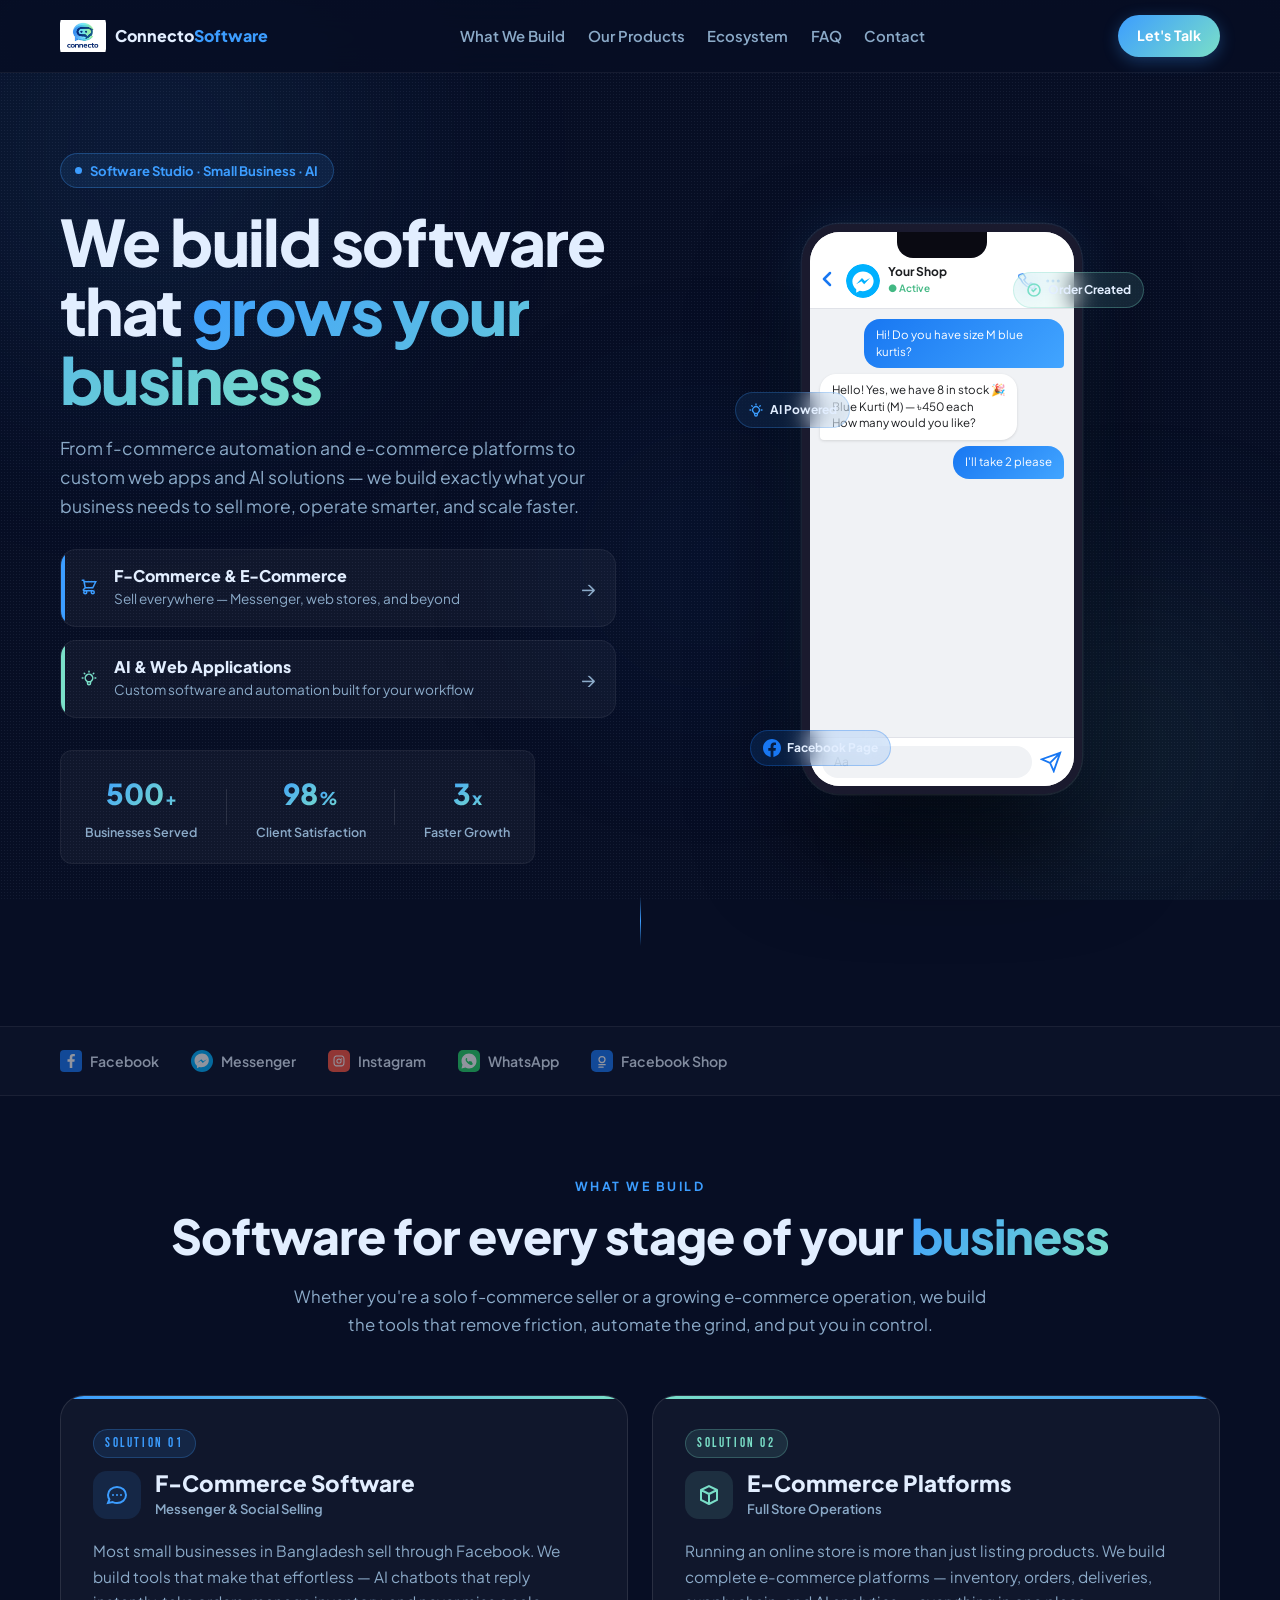
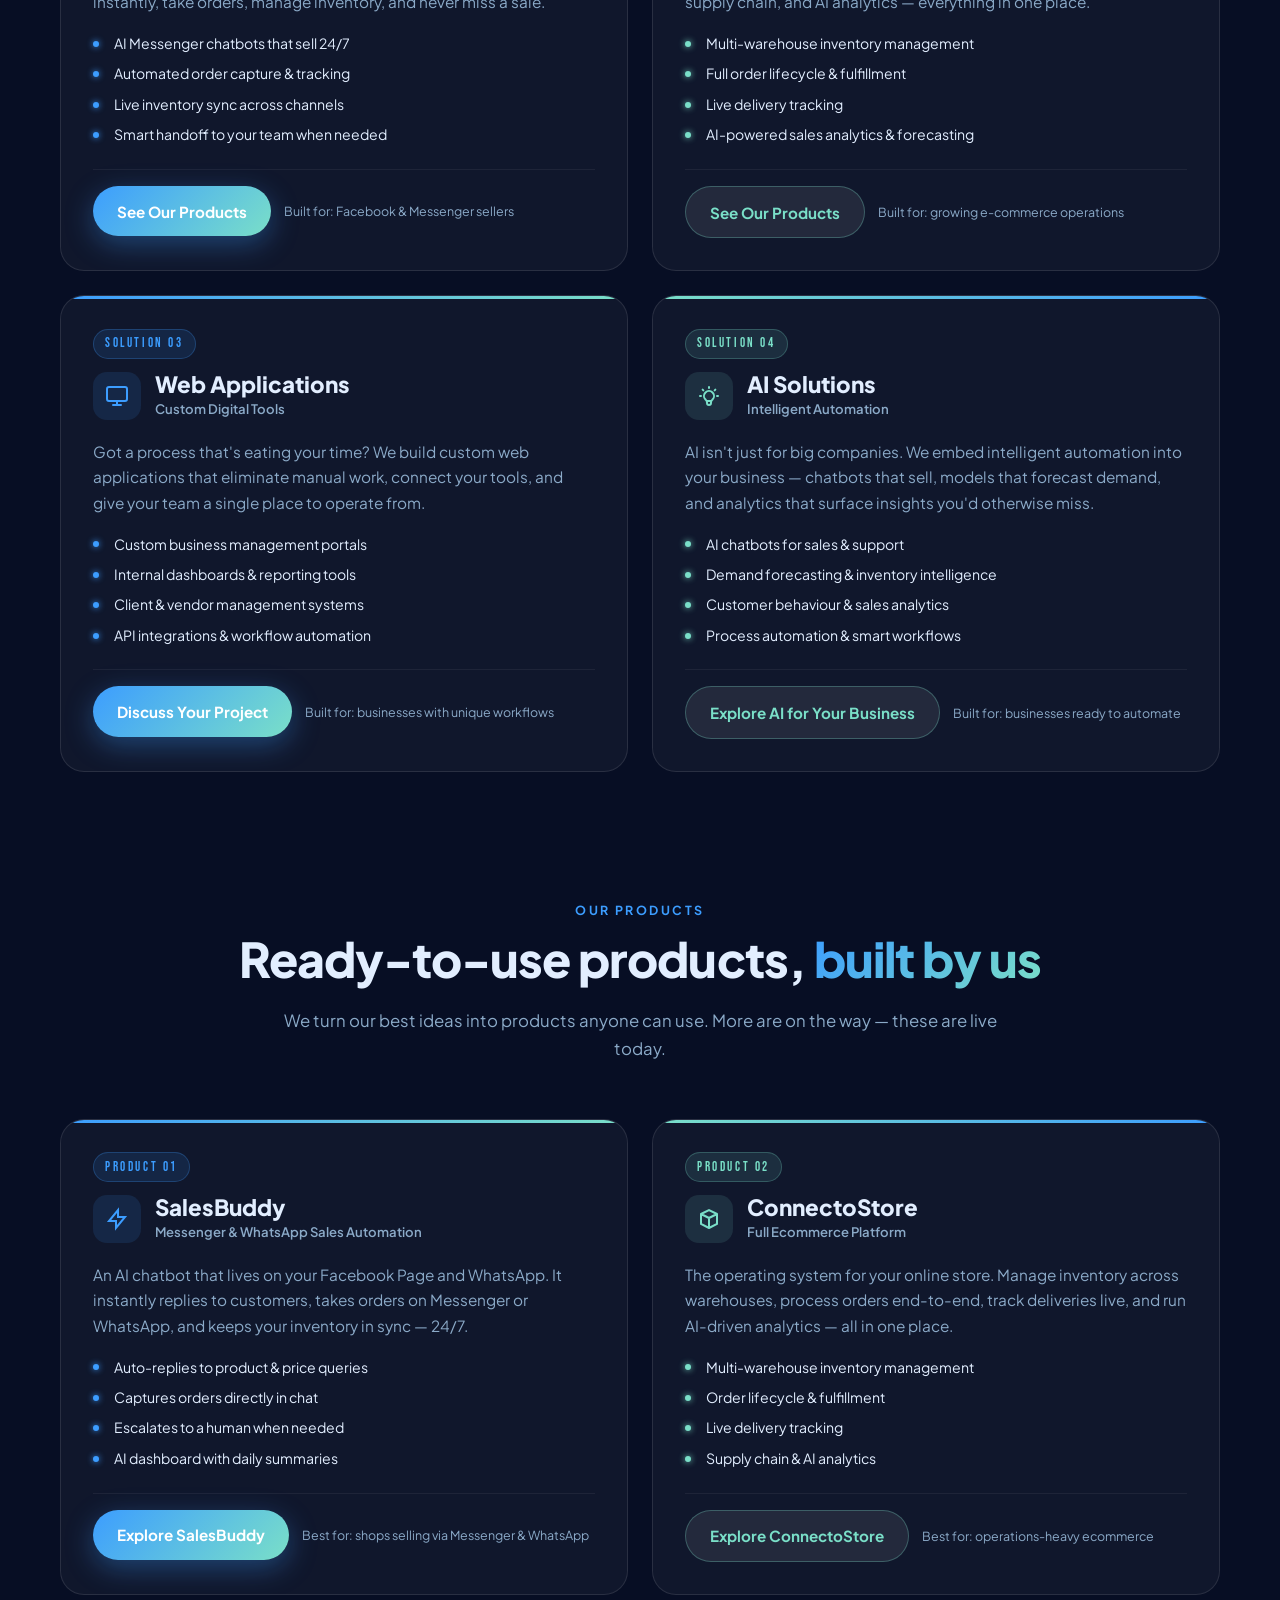
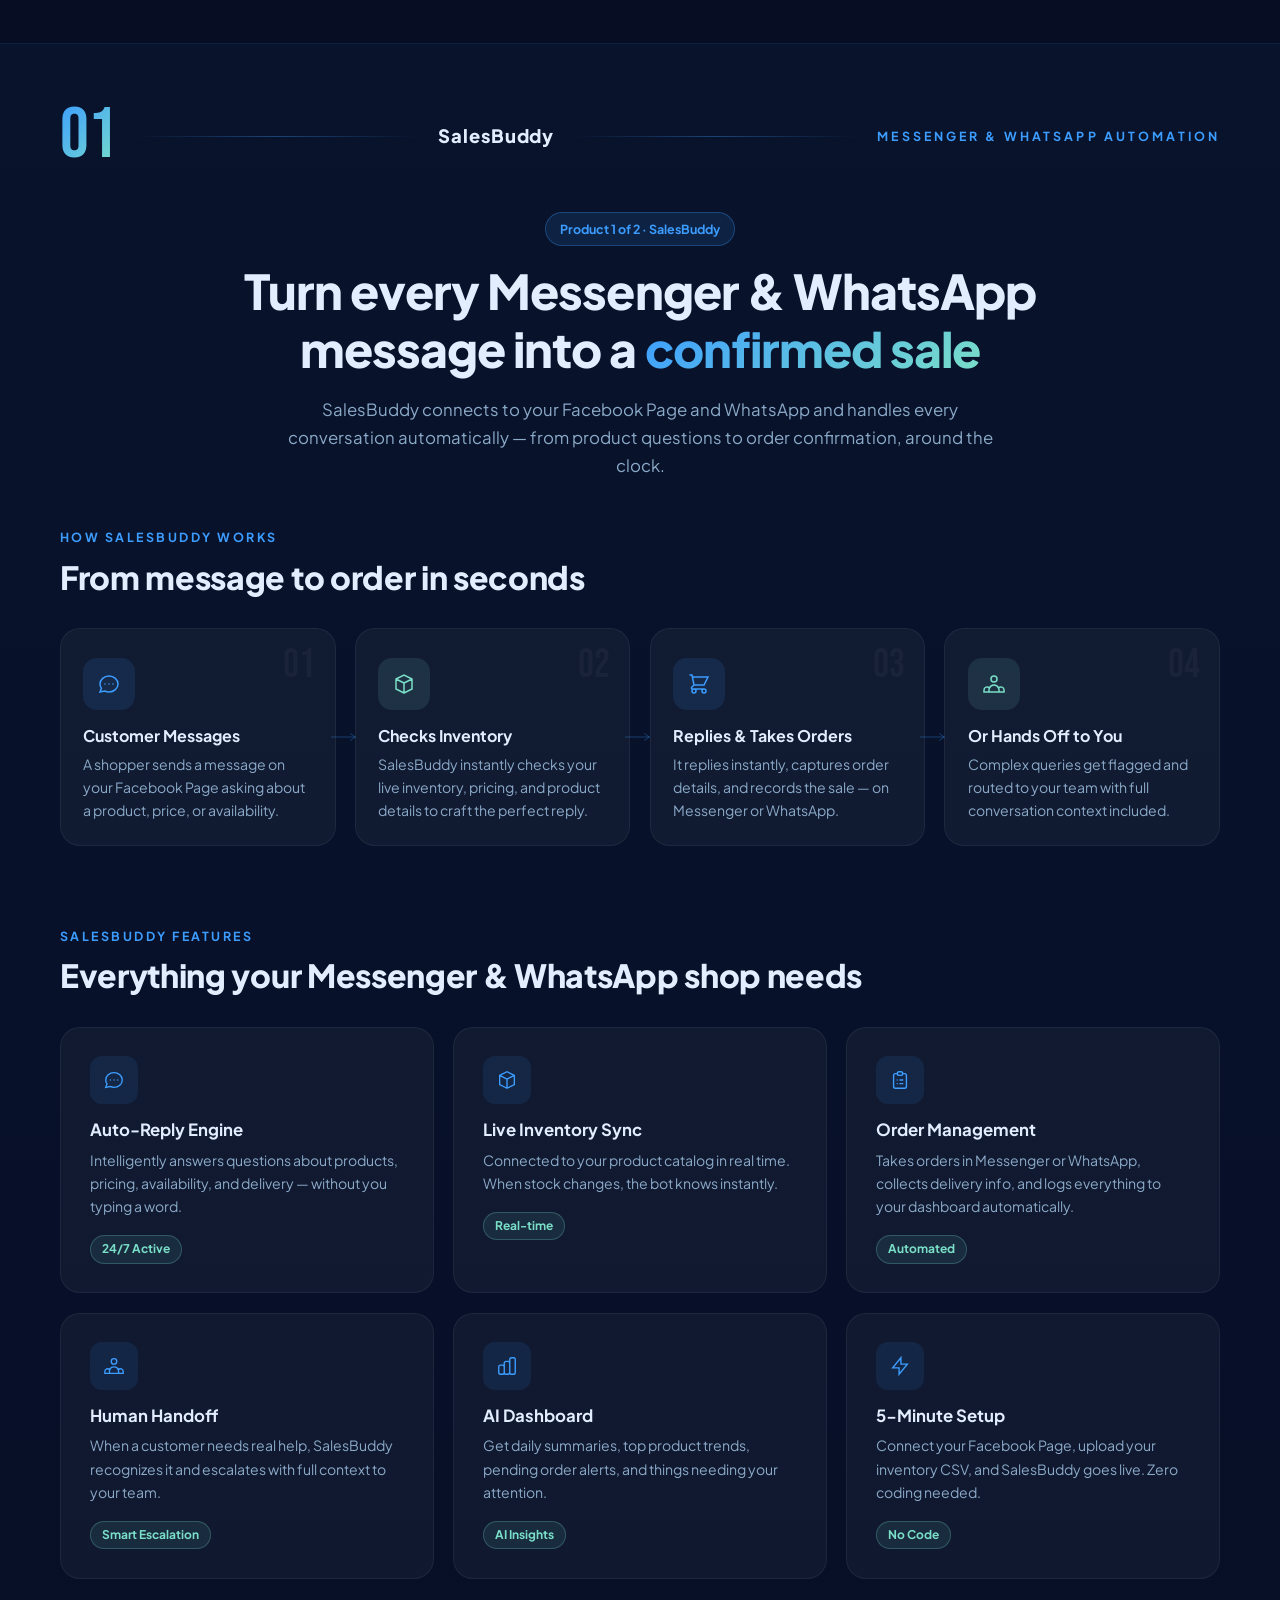
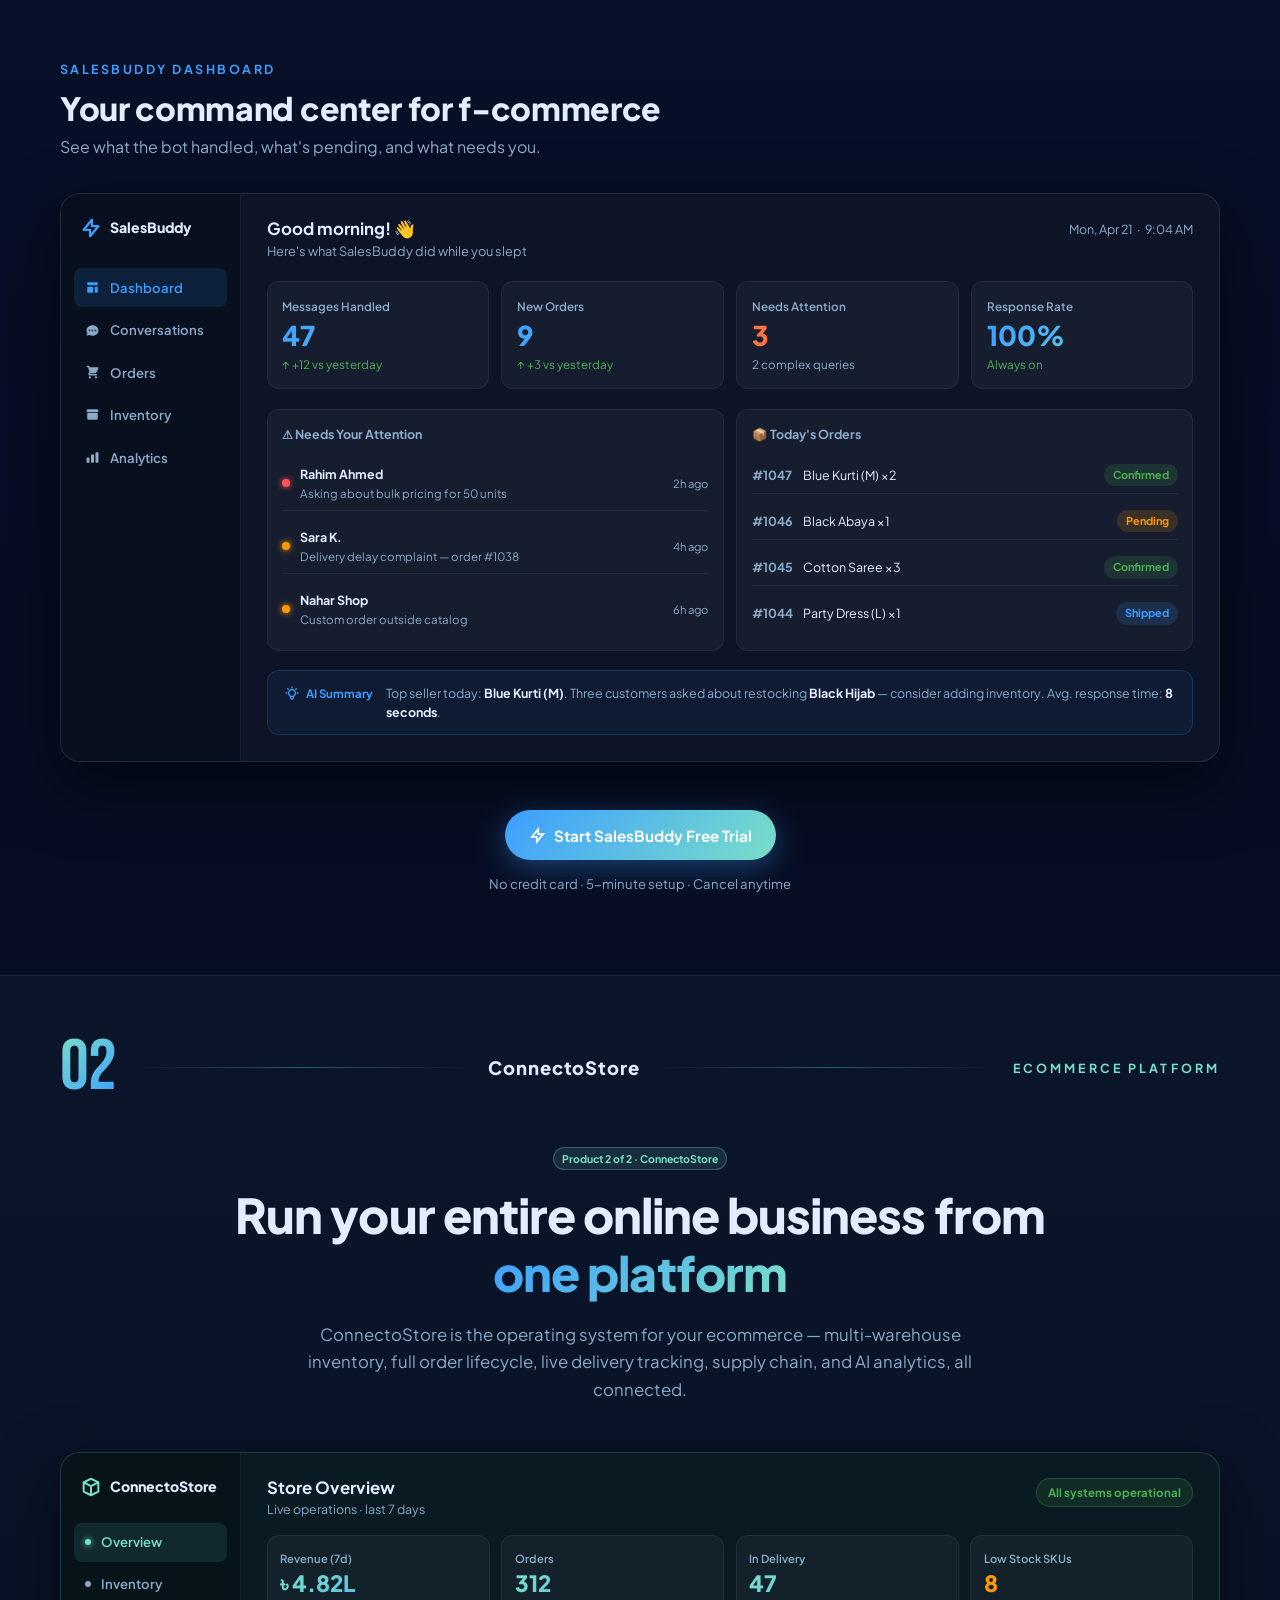
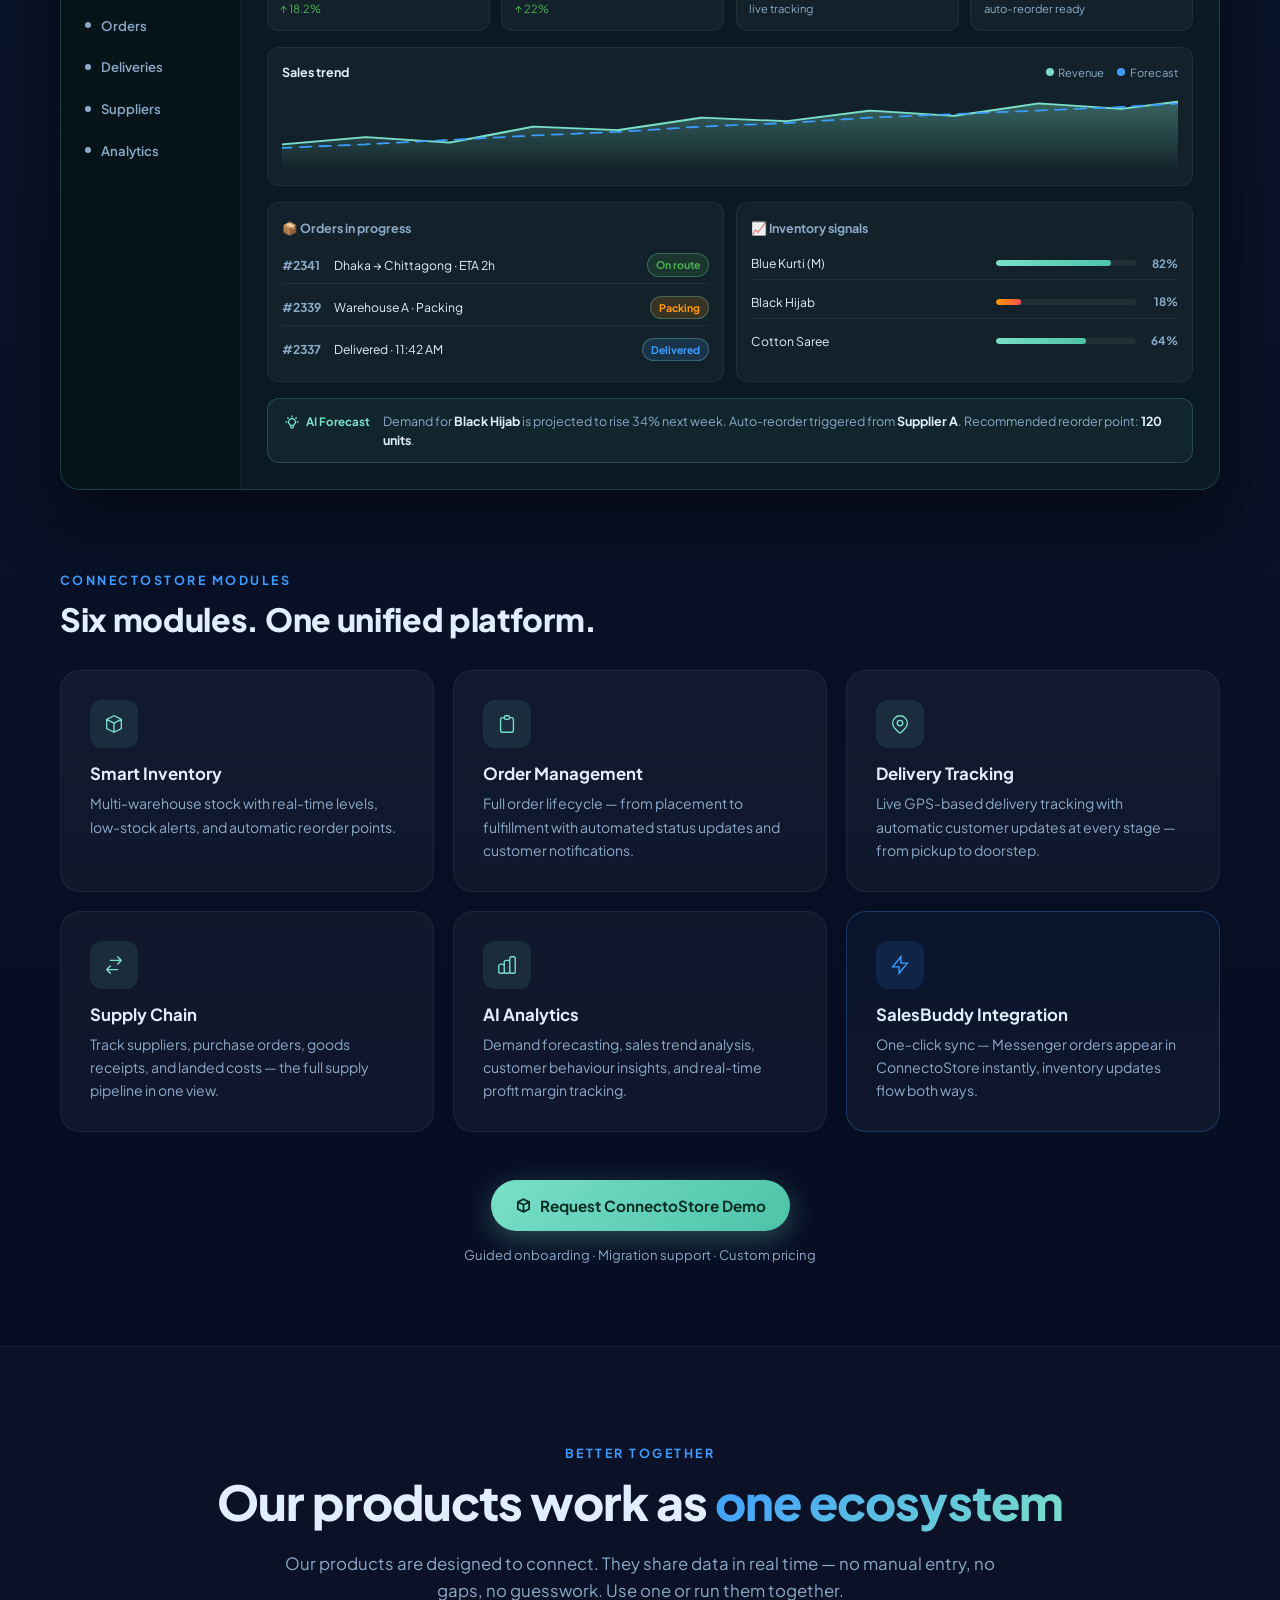
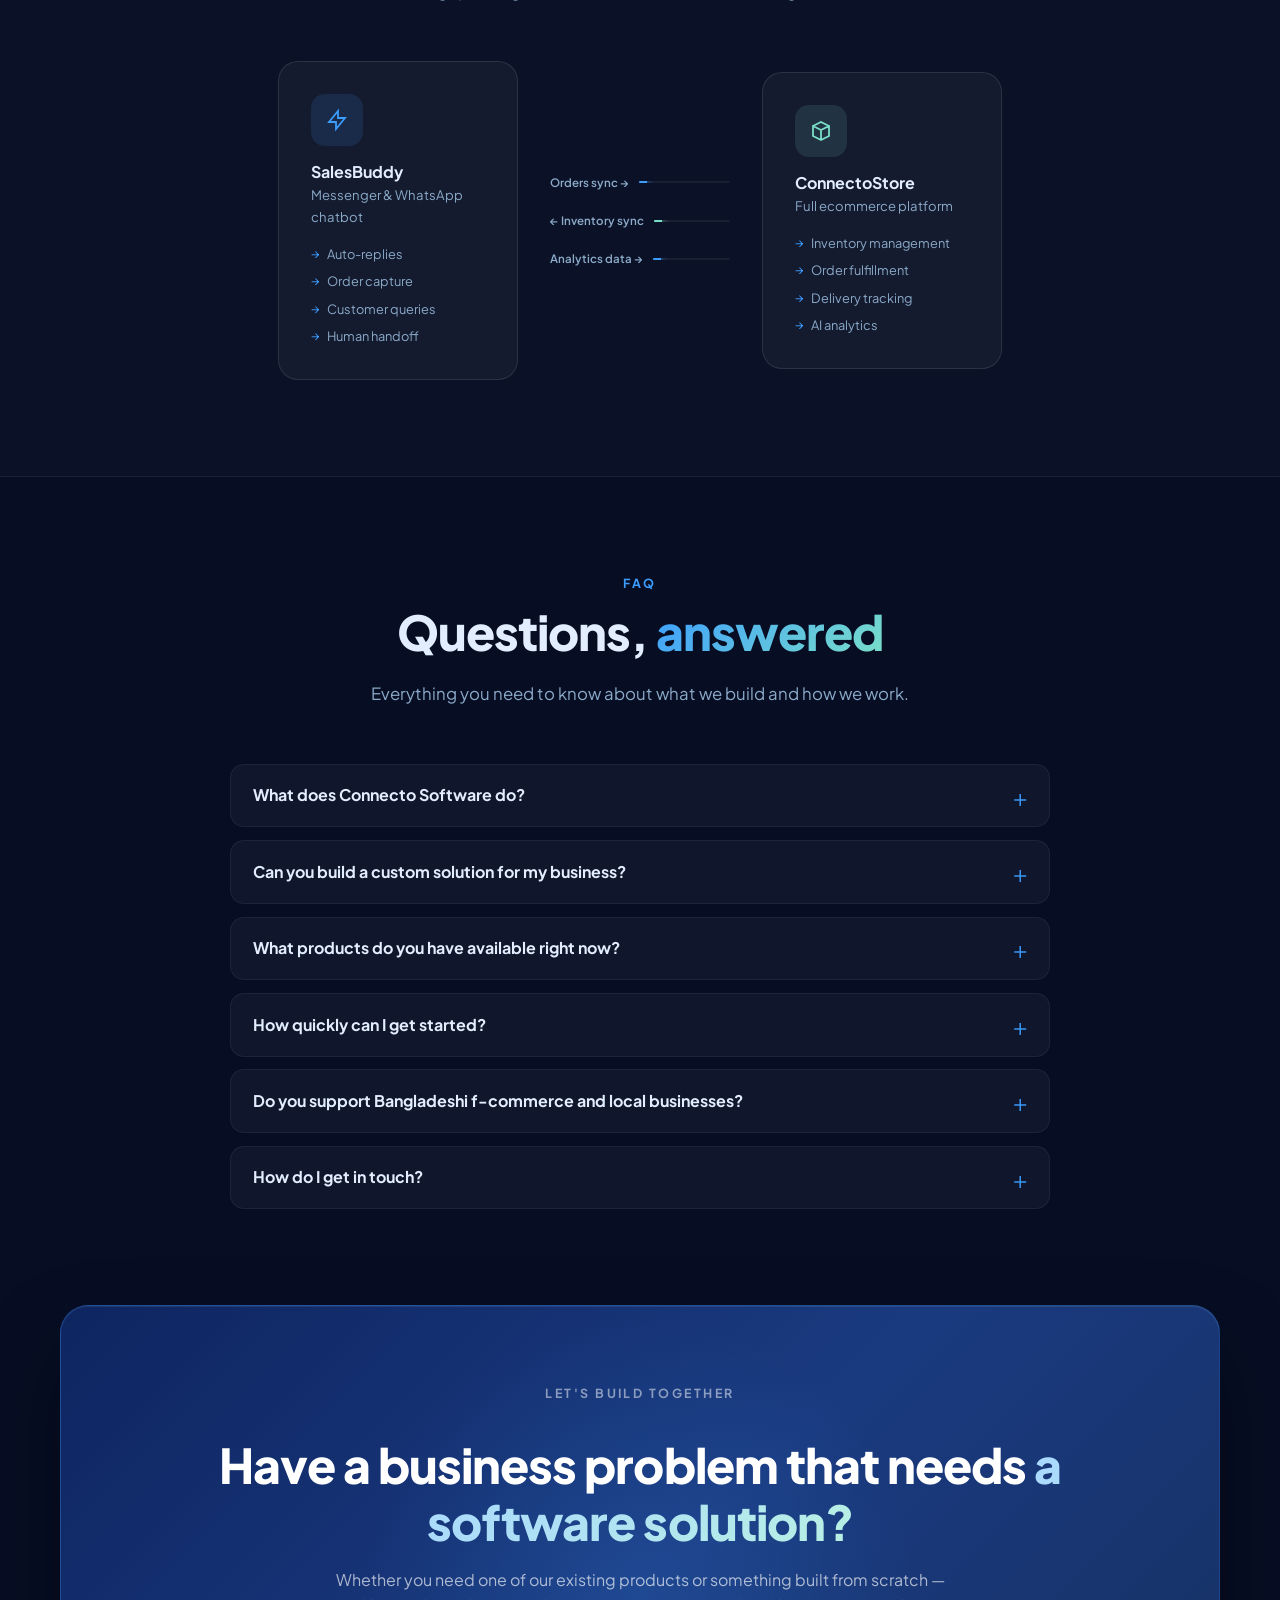
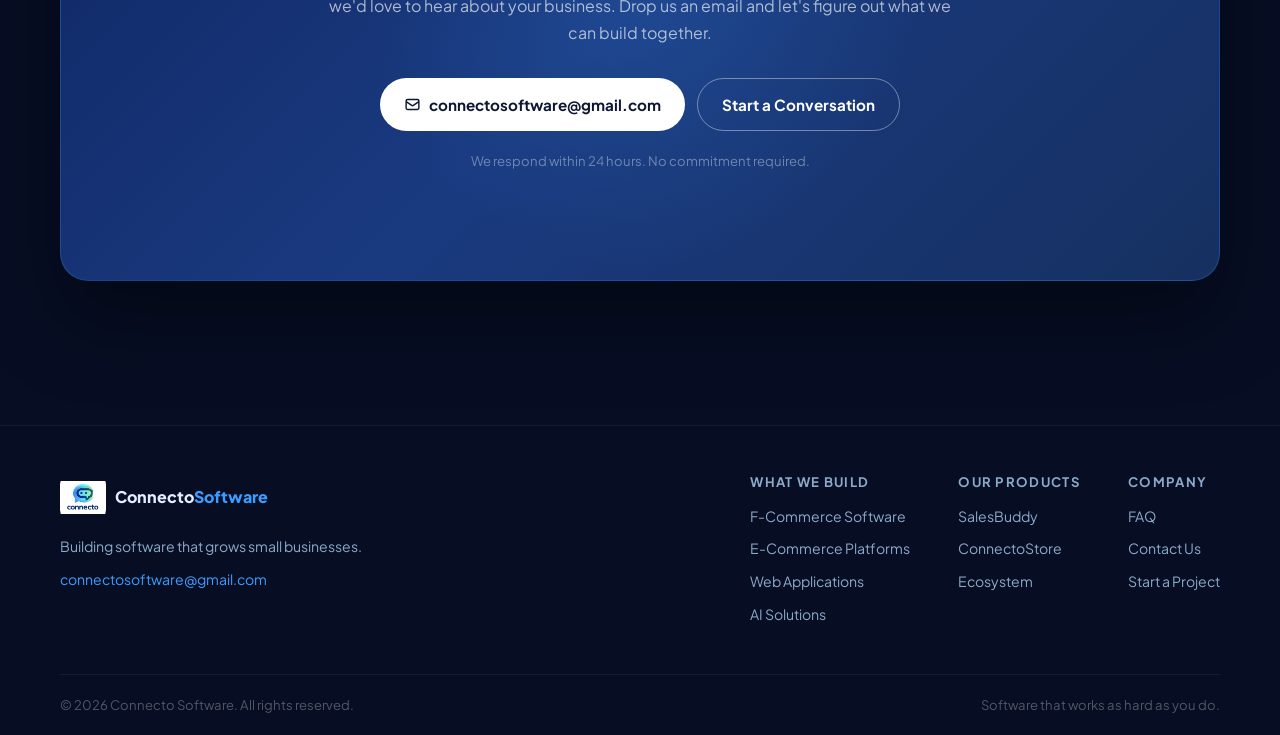
==== commit 8a2cc9a5: "SalesBuddy: add WhatsApp alongside Messenger across all mentions" ====
--- a/index.html
+++ b/index.html
@@ -71,7 +71,7 @@
     "name": "SalesBuddy",
     "applicationCategory": "BusinessApplication",
     "operatingSystem": "Web",
-    "description": "SalesBuddy is an AI Facebook Messenger chatbot that auto-replies to customer queries, takes orders in Messenger, syncs live inventory, and hands off complex conversations to humans.",
+    "description": "SalesBuddy is an AI chatbot for Facebook Messenger and WhatsApp that auto-replies to customer queries, takes orders, syncs live inventory, and hands off complex conversations to humans.",
     "url": "https://www.connectosoftware.com/#salesbuddy",
     "image": "https://www.connectosoftware.com/assets/logo.png",
     "offers": {
@@ -314,9 +314,8 @@
     </section>
 
     <!-- TRUST BAR -->
-    <section class="trust-bar" aria-label="Integrations">
+    <section class="trust-bar" aria-label="Platforms">
       <div class="container">
-        <p class="trust-label">Works seamlessly with</p>
         <div class="trust-logos">
           <div class="trust-logo">
             <svg height="22" viewBox="0 0 88 88" aria-hidden="true"><rect width="88" height="88" rx="16" fill="#1877F2"/><path d="M49.2 72V46.5h8.5l1.3-10H49.2v-6.3c0-2.9.8-4.8 4.9-4.8h5.3V16.4c-.9-.1-4-.4-7.7-.4-7.6 0-12.8 4.7-12.8 13.2v7.3H30v10h8.9V72h10.3z" fill="#fff"/></svg>
@@ -485,11 +484,11 @@
                 </div>
                 <div>
                   <h3>SalesBuddy</h3>
-                  <p class="pc-role">Messenger Sales Automation</p>
-                </div>
-              </div>
-            </div>
-            <p class="pc-desc">An AI chatbot that lives on your Facebook Page. It instantly replies to customers, takes orders inside Messenger, and keeps your inventory in sync — 24/7.</p>
+                  <p class="pc-role">Messenger &amp; WhatsApp Sales Automation</p>
+                </div>
+              </div>
+            </div>
+            <p class="pc-desc">An AI chatbot that lives on your Facebook Page and WhatsApp. It instantly replies to customers, takes orders on Messenger or WhatsApp, and keeps your inventory in sync — 24/7.</p>
             <ul class="pc-bullets">
               <li>Auto-replies to product &amp; price queries</li>
               <li>Captures orders directly in chat</li>
@@ -498,7 +497,7 @@
             </ul>
             <div class="pc-cta-row">
               <a class="btn btn-primary" href="#salesbuddy">Explore SalesBuddy</a>
-              <span class="pc-best">Best for: shops selling via Messenger</span>
+              <span class="pc-best">Best for: shops selling via Messenger &amp; WhatsApp</span>
             </div>
           </article>
 
@@ -543,15 +542,15 @@
           <span class="pzd-line"></span>
           <span class="pzd-label">SalesBuddy</span>
           <span class="pzd-line"></span>
-          <span class="pzd-sub">Messenger Automation</span>
+          <span class="pzd-sub">Messenger &amp; WhatsApp Automation</span>
         </div>
       </div>
 
       <div class="container">
         <div class="product-intro reveal">
           <div class="product-badge sb-badge">Product 1 of 2 · SalesBuddy</div>
-          <h2 id="sb-title" class="section-title">Turn every Messenger message into a <span class="gradient-text">confirmed sale</span></h2>
-          <p class="section-sub">SalesBuddy connects to your Facebook Page and handles every conversation automatically — from product questions to order confirmation, around the clock.</p>
+          <h2 id="sb-title" class="section-title">Turn every Messenger &amp; WhatsApp message into a <span class="gradient-text">confirmed sale</span></h2>
+          <p class="section-sub">SalesBuddy connects to your Facebook Page and WhatsApp and handles every conversation automatically — from product questions to order confirmation, around the clock.</p>
         </div>
 
         <!-- HOW IT WORKS -->
@@ -590,7 +589,7 @@
               <svg viewBox="0 0 60 20" fill="none"><path d="M0 10 L52 10 M42 3 L52 10 L42 17" stroke="currentColor" stroke-width="2" stroke-linecap="round" stroke-linejoin="round"/></svg>
             </div>
             <h4>Replies &amp; Takes Orders</h4>
-            <p>It replies instantly, captures order details, and records the sale — all inside Messenger.</p>
+            <p>It replies instantly, captures order details, and records the sale — on Messenger or WhatsApp.</p>
             <span class="step-num">03</span>
           </div>
           <div class="flow-step reveal-up" style="--delay:360ms">
@@ -606,7 +605,7 @@
         <!-- SALESBUDDY FEATURES -->
         <div class="subsection-header mt-big">
           <p class="eyebrow">SALESBUDDY FEATURES</p>
-          <h3 class="subsection-title">Everything your Messenger shop needs</h3>
+          <h3 class="subsection-title">Everything your Messenger &amp; WhatsApp shop needs</h3>
         </div>
         <div class="features-grid">
           <article class="feature-card reveal-up" style="--delay:0ms">
@@ -630,7 +629,7 @@
               <svg viewBox="0 0 24 24" fill="none" stroke="currentColor" stroke-width="1.5" stroke-linecap="round" aria-hidden="true"><path d="M9 5H7a2 2 0 00-2 2v12a2 2 0 002 2h10a2 2 0 002-2V7a2 2 0 00-2-2h-2M9 5a2 2 0 002 2h2a2 2 0 002-2M9 5a2 2 0 012-2h2a2 2 0 012 2m-3 7h3m-3 4h3m-6-4h.01M9 16h.01"/></svg>
             </div>
             <h4>Order Management</h4>
-            <p>Takes orders in Messenger, collects delivery info, and logs everything to your dashboard automatically.</p>
+            <p>Takes orders in Messenger or WhatsApp, collects delivery info, and logs everything to your dashboard automatically.</p>
             <div class="feature-tag">Automated</div>
           </article>
           <article class="feature-card reveal-up" style="--delay:240ms">
@@ -1010,7 +1009,7 @@
               <svg viewBox="0 0 24 24" fill="none" stroke="currentColor" stroke-width="1.8" stroke-linecap="round" aria-hidden="true"><path d="M13 10V3L4 14h7v7l9-11h-7z"/></svg>
             </div>
             <h4>SalesBuddy</h4>
-            <p>Messenger chatbot</p>
+            <p>Messenger &amp; WhatsApp chatbot</p>
             <ul class="int-list">
               <li>Auto-replies</li>
               <li>Order capture</li>
@@ -1072,7 +1071,7 @@
           </details>
           <details class="faq-item reveal-up" style="--delay:120ms">
             <summary>What products do you have available right now?</summary>
-            <p>We currently have two live products: SalesBuddy, an AI Messenger chatbot for f-commerce sellers, and ConnectoStore, a full e-commerce platform with inventory, orders, delivery, and AI analytics. More products are in development.</p>
+            <p>We currently have two live products: SalesBuddy, an AI chatbot for Messenger and WhatsApp for f-commerce sellers, and ConnectoStore, a full e-commerce platform with inventory, orders, delivery, and AI analytics. More products are in development.</p>
           </details>
           <details class="faq-item reveal-up" style="--delay:180ms">
             <summary>How quickly can I get started?</summary>
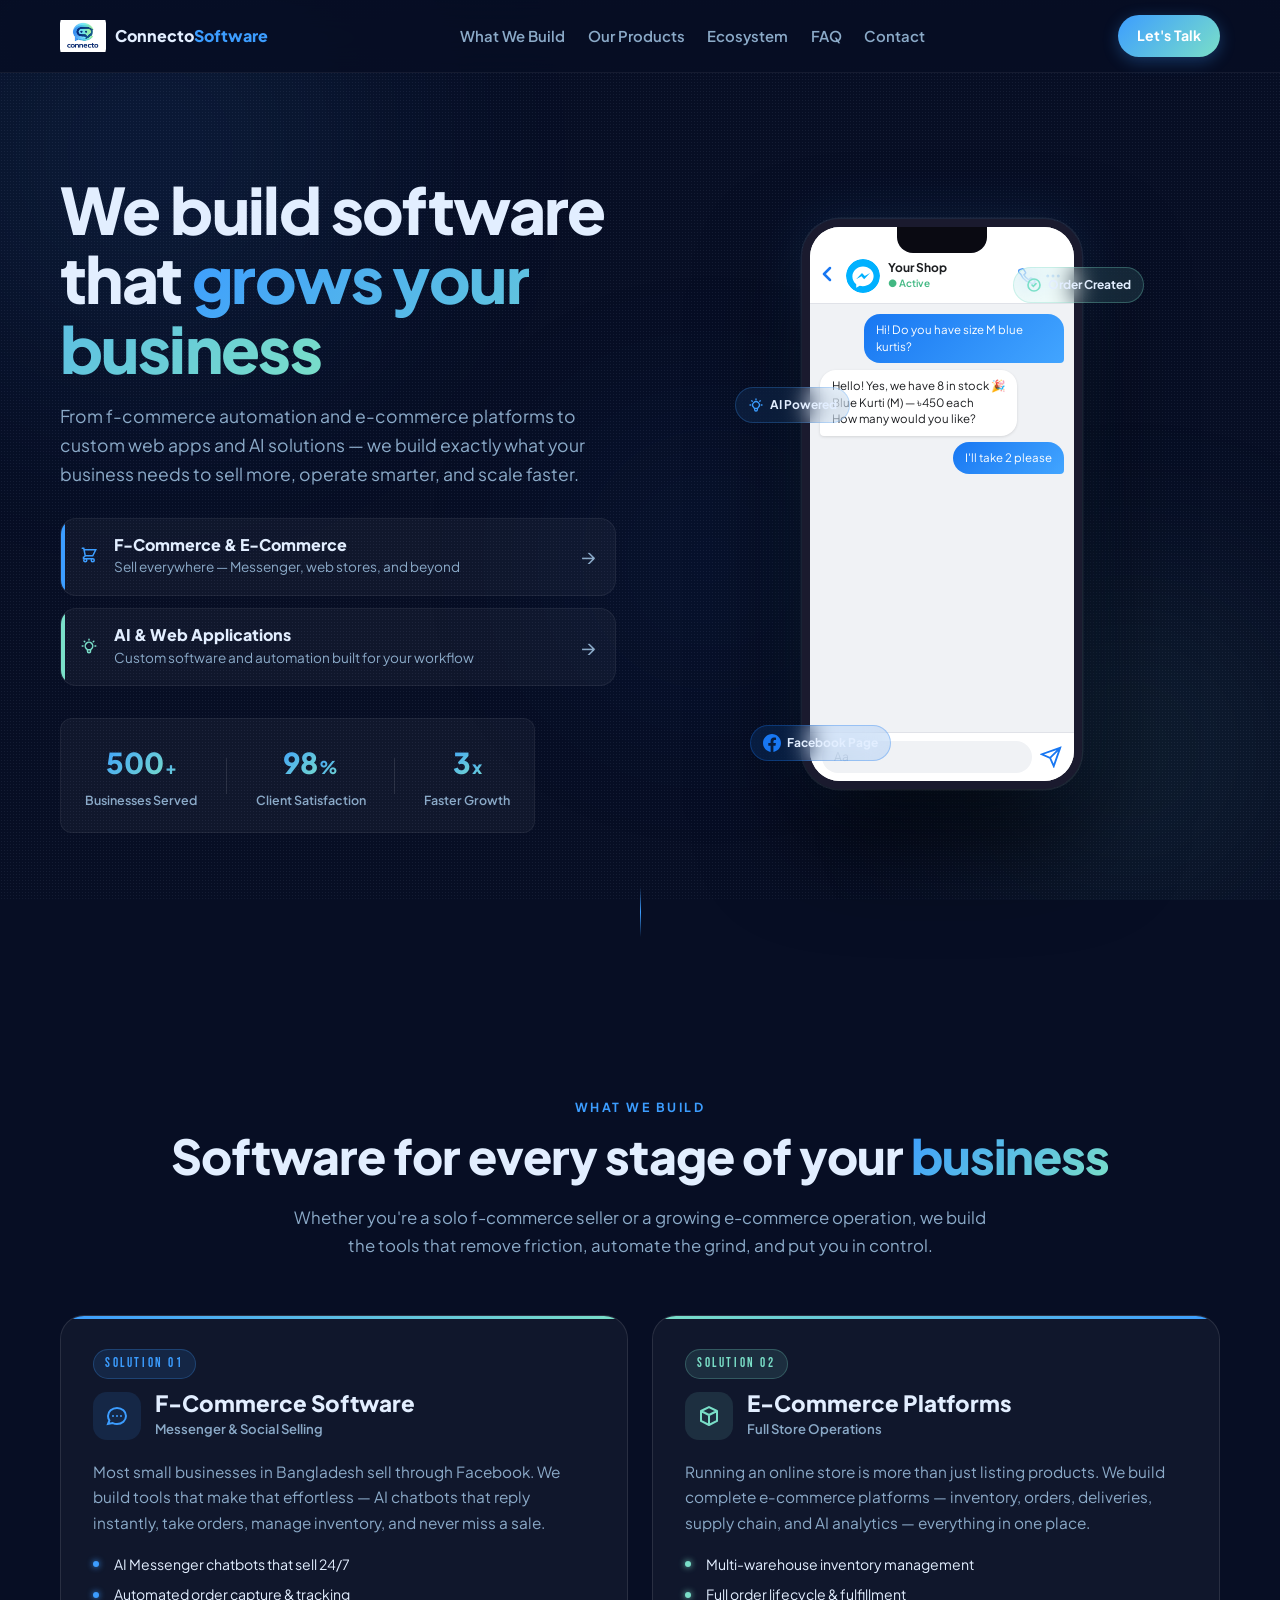
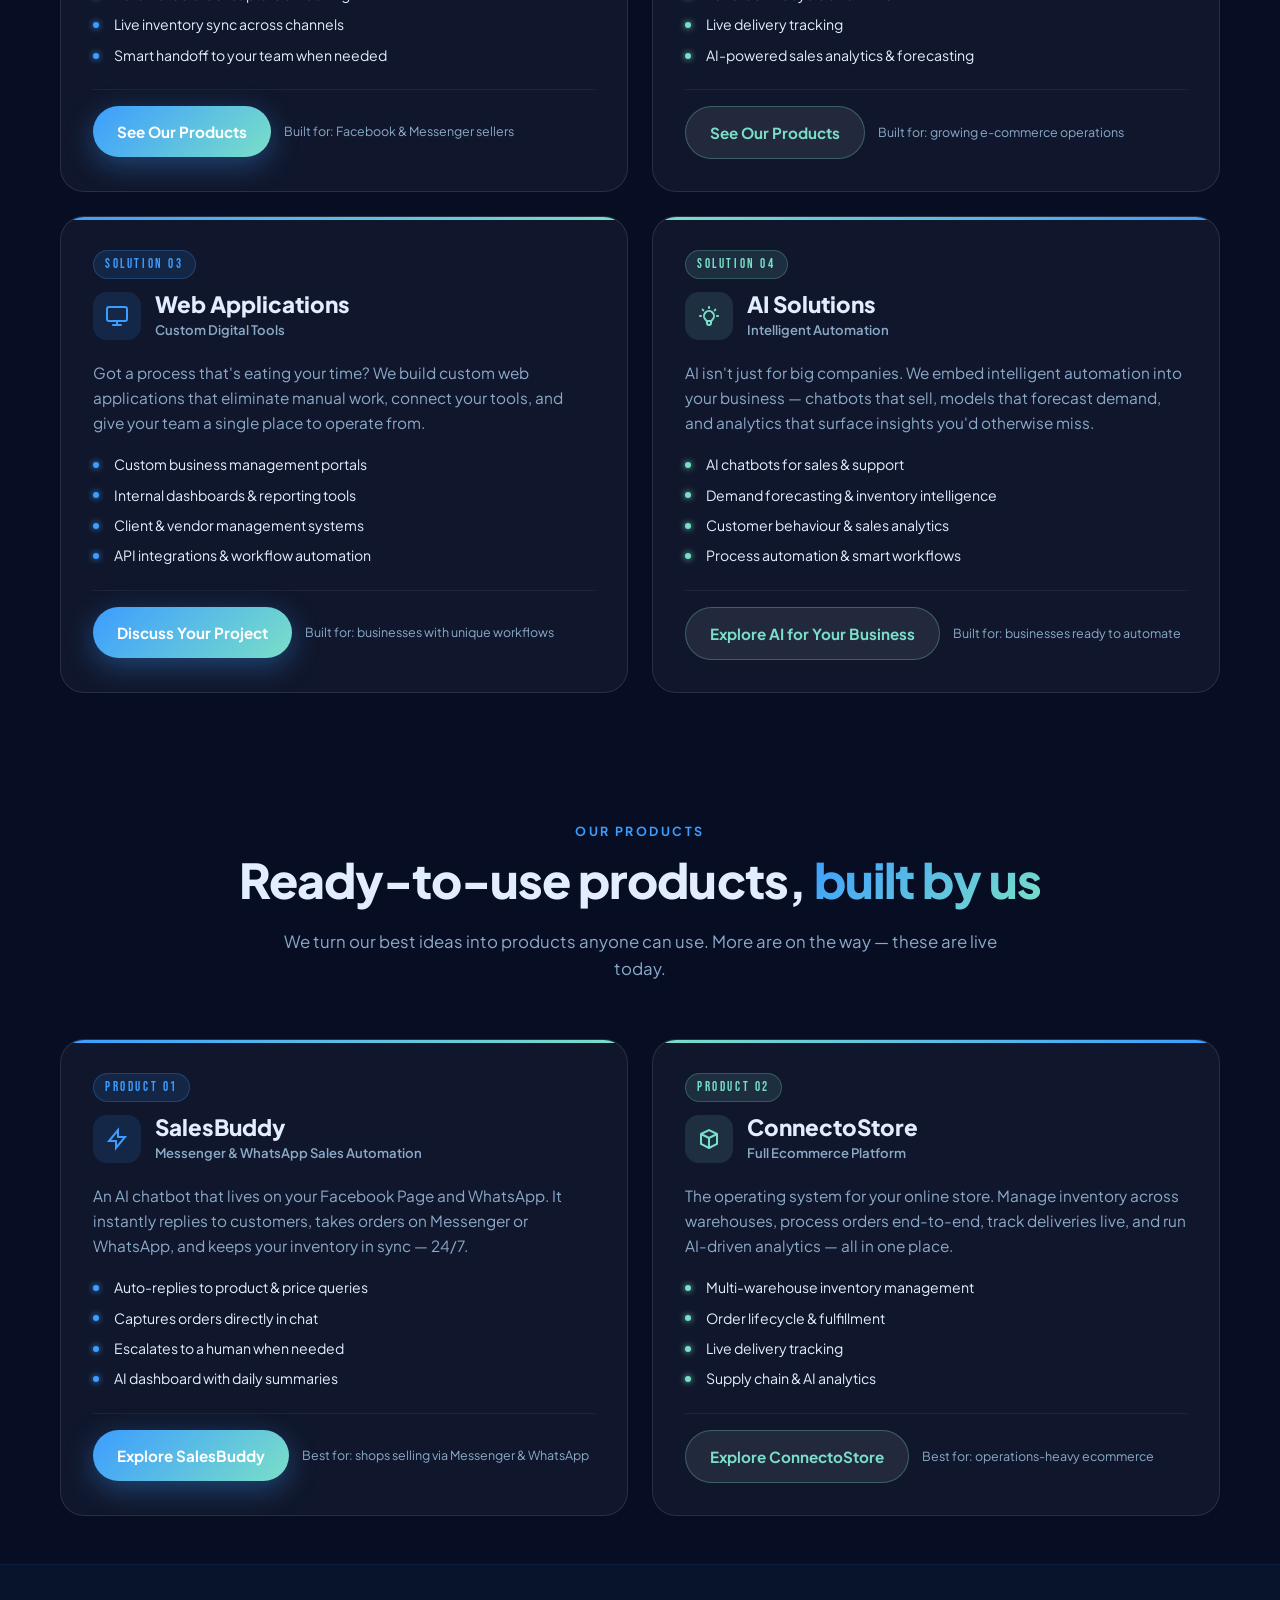
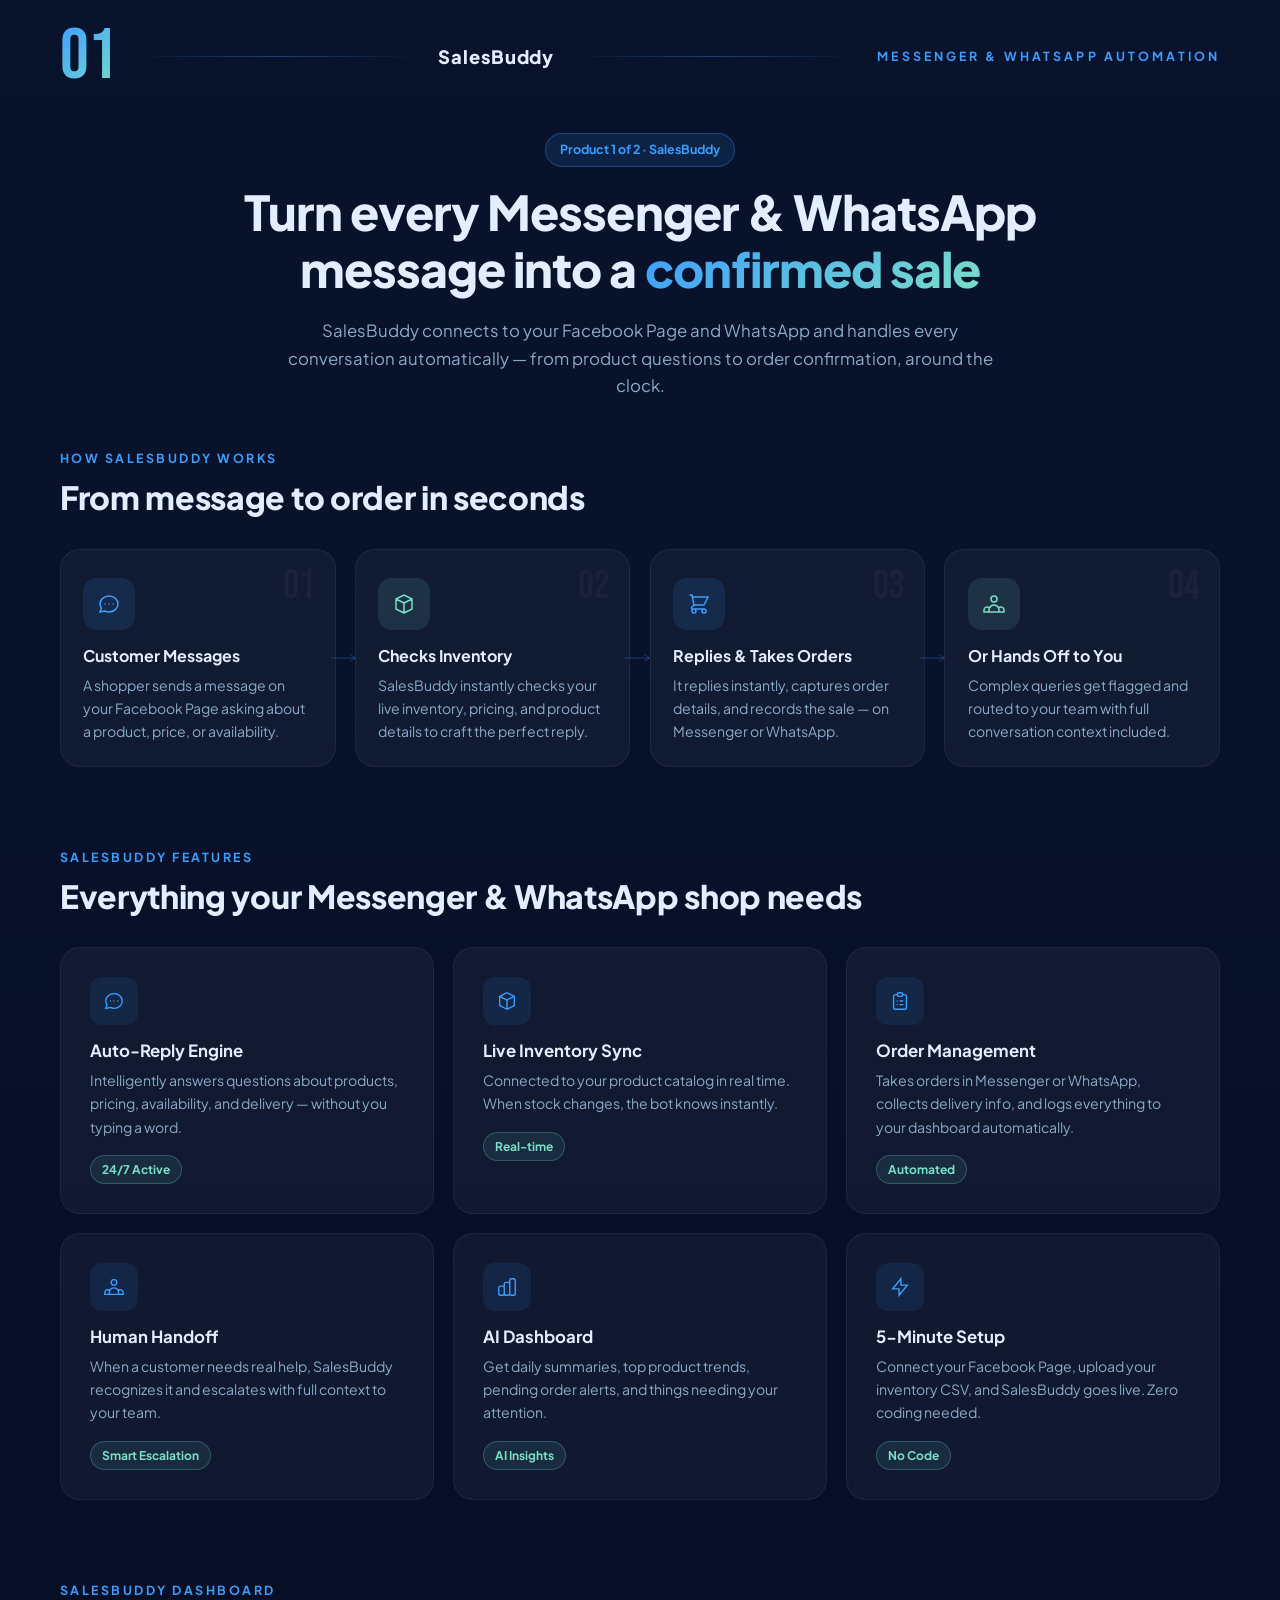
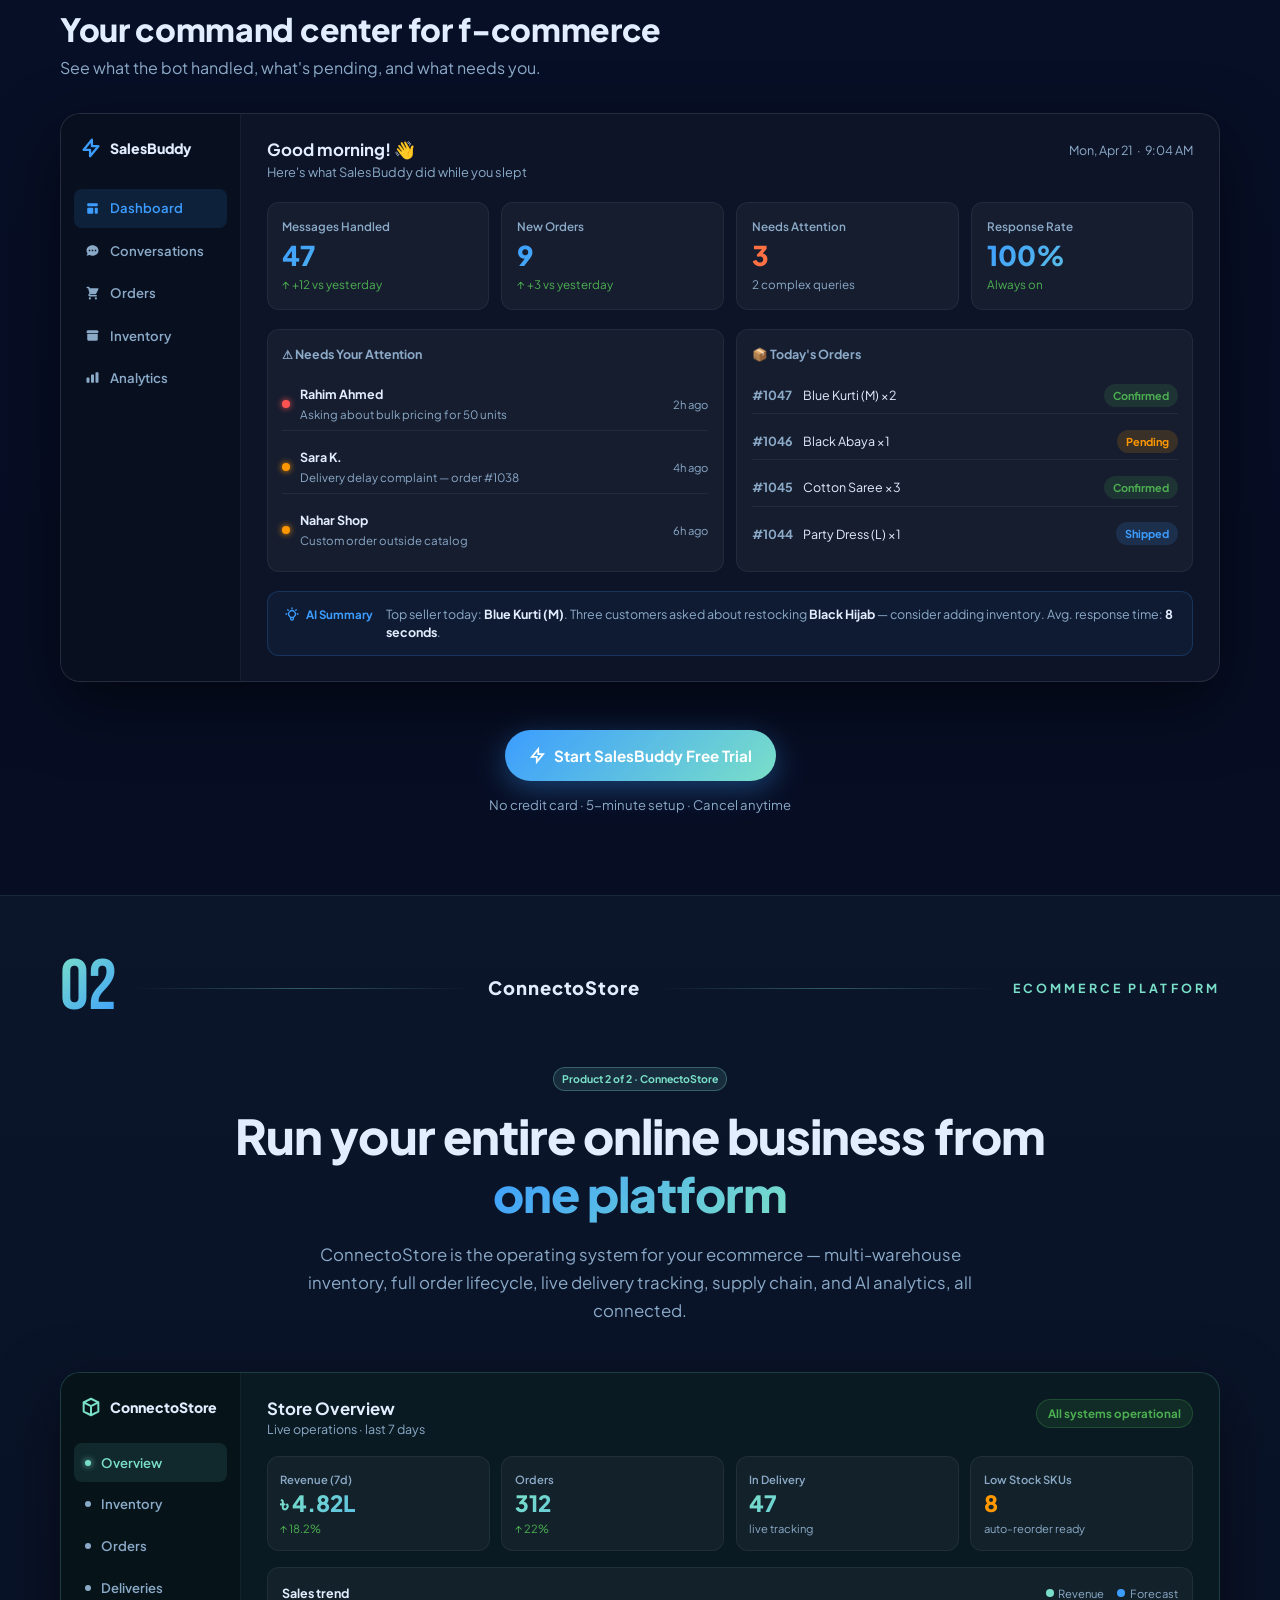
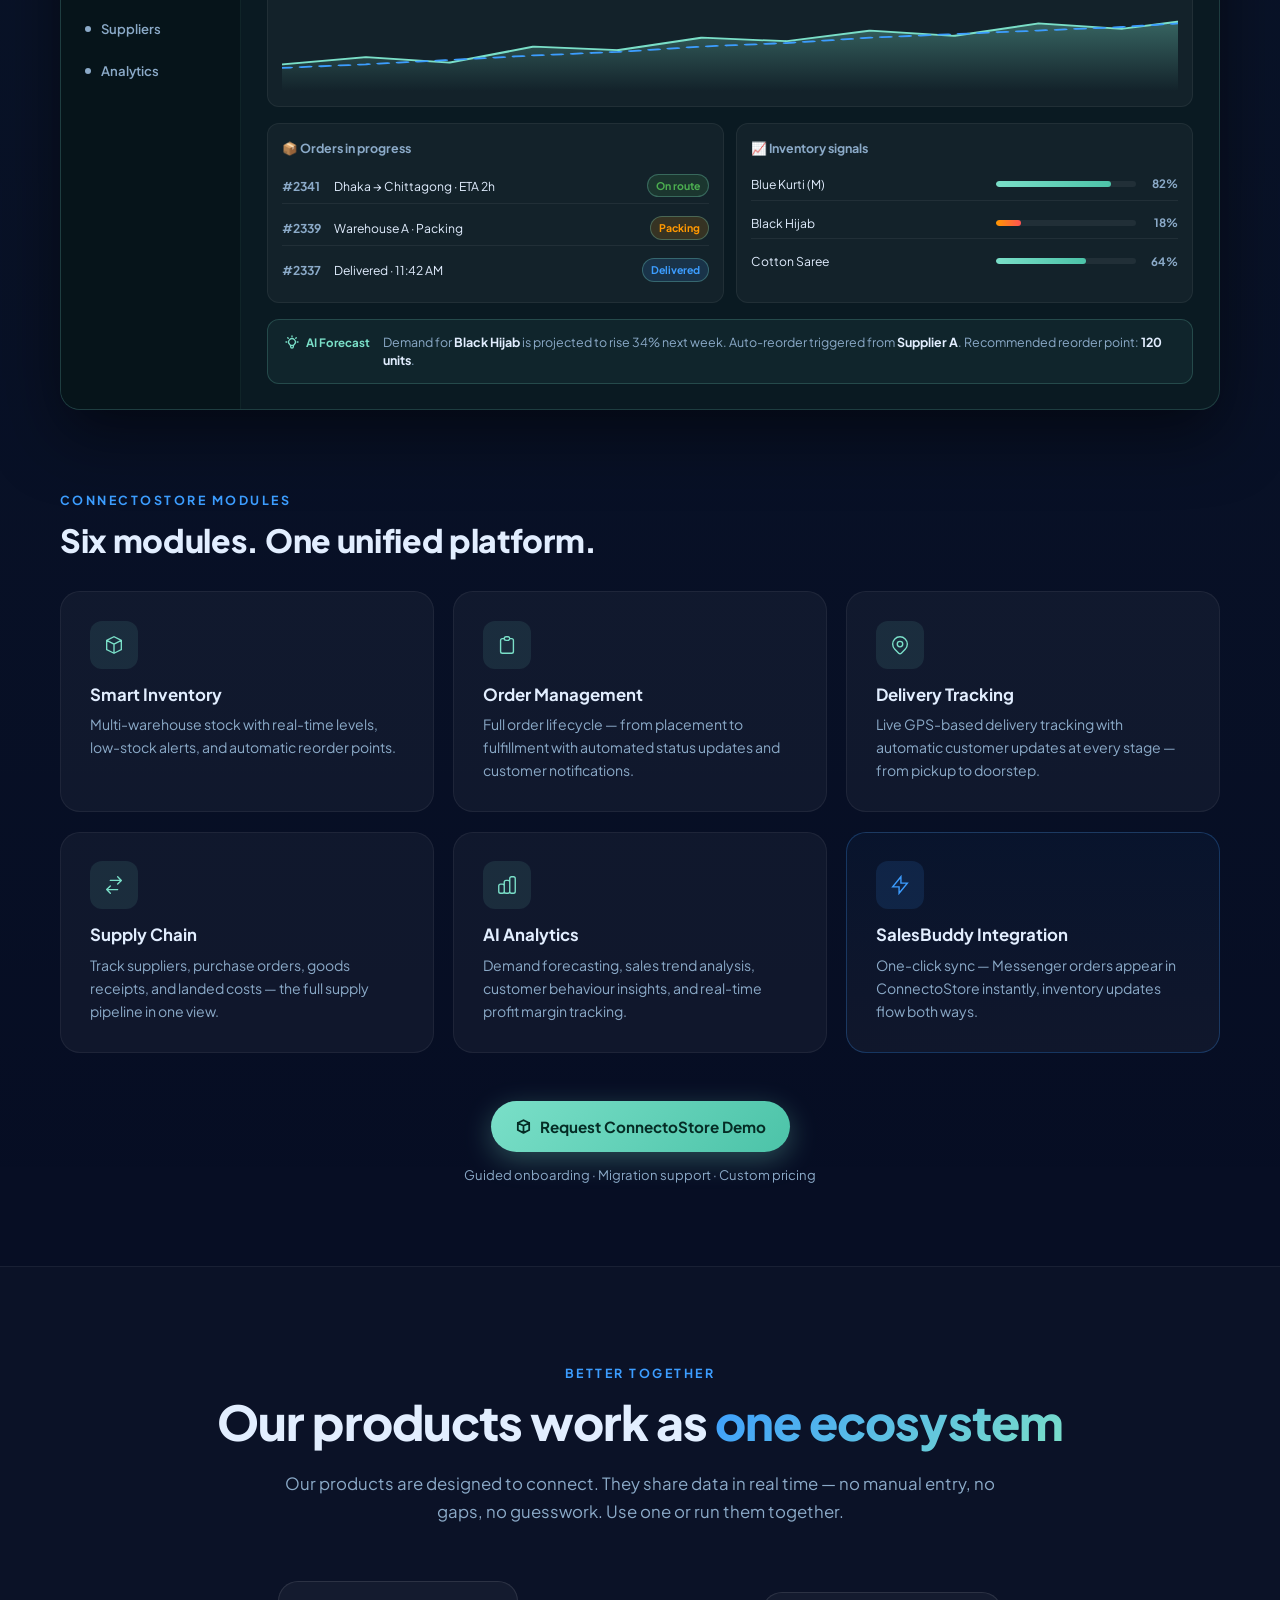
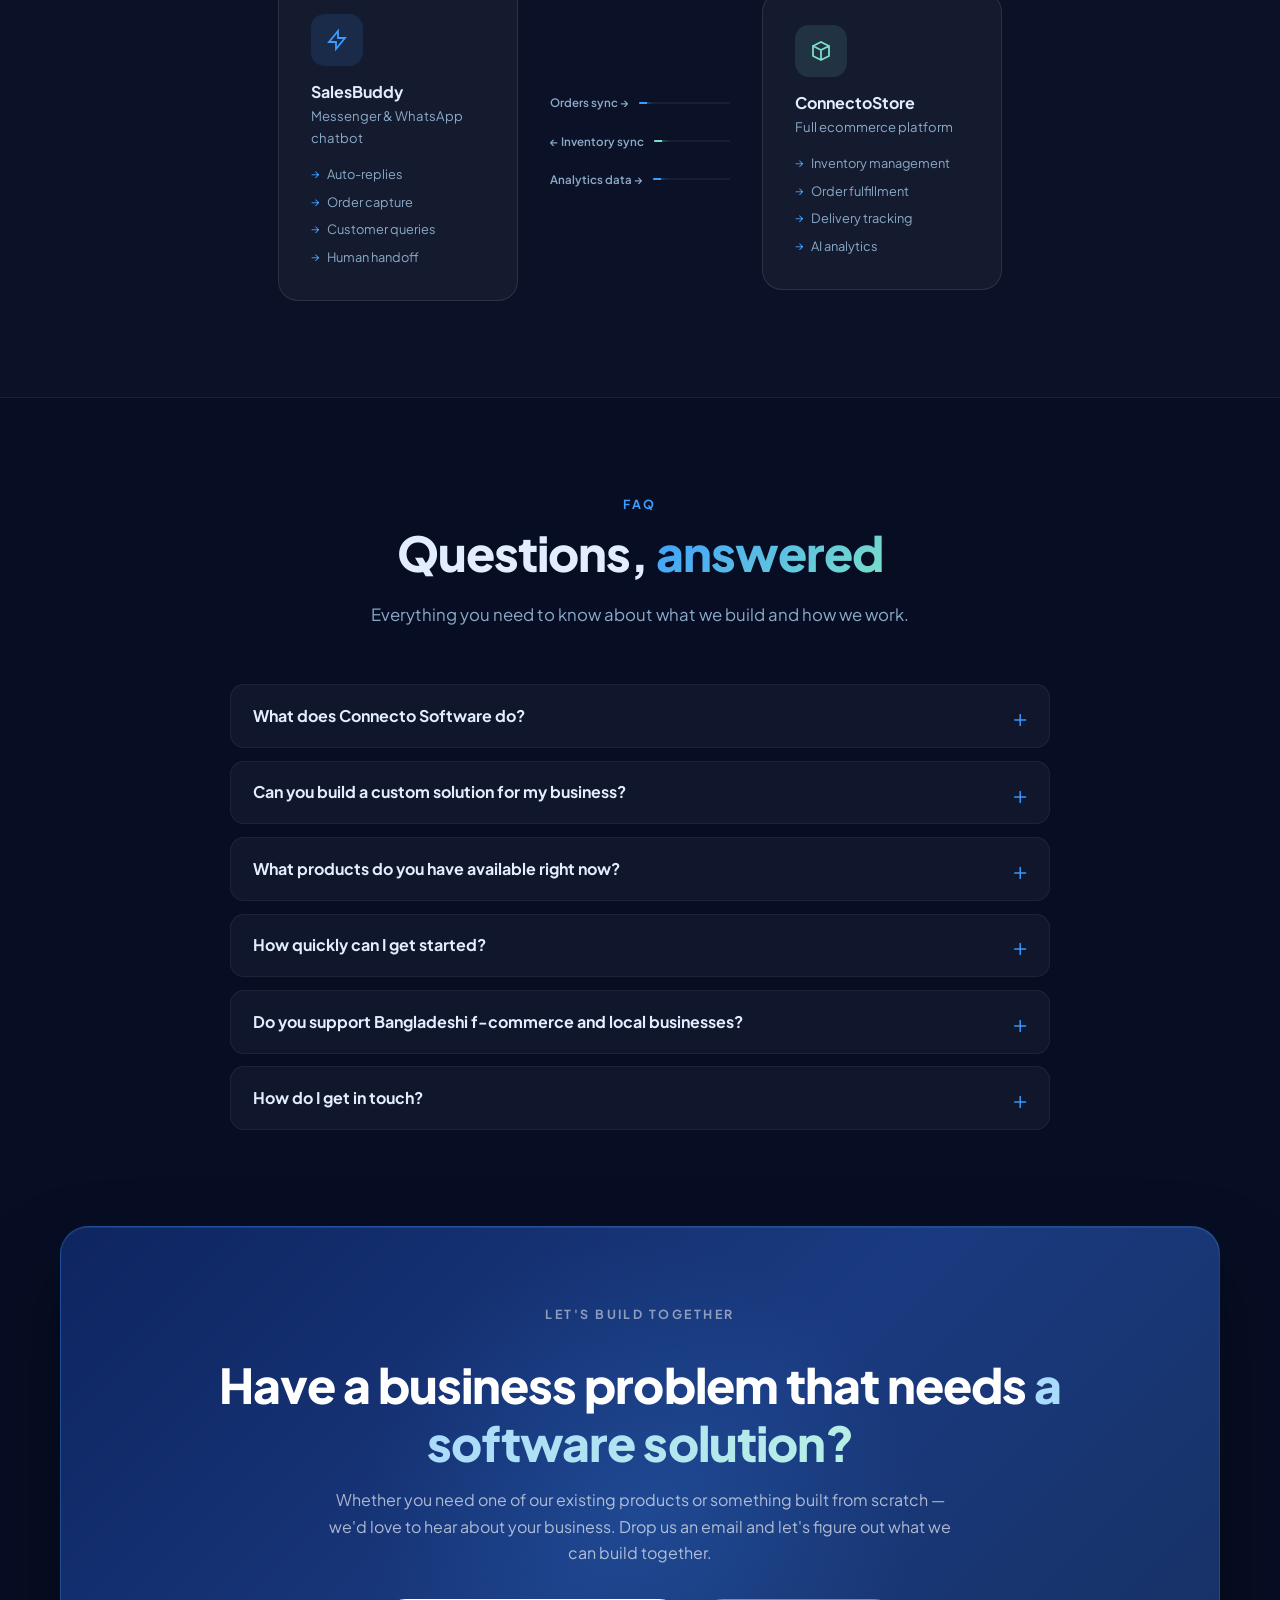
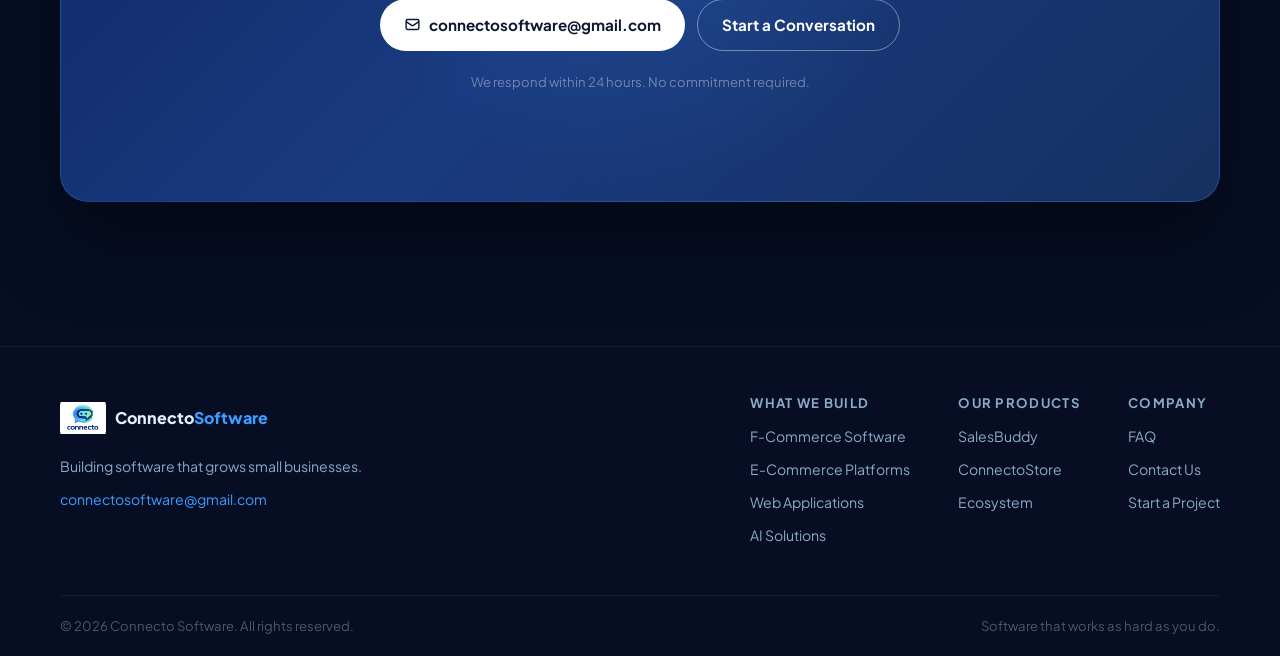
==== commit 234a8948: "Fix #top backlink scrolling issue with sticky header" ====
--- a/index.html
+++ b/index.html
@@ -171,7 +171,7 @@
   <div class="grain" aria-hidden="true"></div>
 
   <!-- NAV -->
-  <header class="site-header" id="top">
+  <header class="site-header">
     <div class="container nav-wrap">
       <a class="brand is-loading" href="#top" aria-label="Connecto Software Home">
         <span class="brand-skeleton" aria-hidden="true"></span>
@@ -206,17 +206,13 @@
     </div>
   </header>
 
-  <main>
+  <main id="top">
 
     <!-- HERO -->
     <section class="hero section" id="hero" aria-labelledby="hero-title">
       <div class="container hero-grid">
 
         <div class="hero-text reveal-left">
-          <div class="hero-badge">
-            <span class="badge-dot"></span>
-            Software Studio · Small Business · AI
-          </div>
           <h1 id="hero-title">We build software that <span class="gradient-text">grows your business</span></h1>
           <p class="hero-sub">From f-commerce automation and e-commerce platforms to custom web apps and AI solutions — we build exactly what your business needs to sell more, operate smarter, and scale faster.</p>
 
@@ -310,34 +306,6 @@
 
       <div class="scroll-cue" aria-hidden="true">
         <div class="scroll-line"></div>
-      </div>
-    </section>
-
-    <!-- TRUST BAR -->
-    <section class="trust-bar" aria-label="Platforms">
-      <div class="container">
-        <div class="trust-logos">
-          <div class="trust-logo">
-            <svg height="22" viewBox="0 0 88 88" aria-hidden="true"><rect width="88" height="88" rx="16" fill="#1877F2"/><path d="M49.2 72V46.5h8.5l1.3-10H49.2v-6.3c0-2.9.8-4.8 4.9-4.8h5.3V16.4c-.9-.1-4-.4-7.7-.4-7.6 0-12.8 4.7-12.8 13.2v7.3H30v10h8.9V72h10.3z" fill="#fff"/></svg>
-            <span>Facebook</span>
-          </div>
-          <div class="trust-logo">
-            <svg height="22" viewBox="0 0 88 88" aria-hidden="true"><rect width="88" height="88" rx="44" fill="url(#mg)"/><path d="M44 14C27.4 14 14 26.4 14 41.8c0 8.3 3.8 15.7 9.8 20.7v10.4l9.5-5.2c2.5.7 5.2 1.1 8 1.1 16.6 0 30-12.4 30-27.8S60.6 14 44 14zm3 37.5l-7.7-8.2-15 8.2L41 36.5l7.8 8.2 14.9-8.2-16.7 15z" fill="#fff"/><defs><linearGradient id="mg" x1="0" y1="0" x2="88" y2="88"><stop stop-color="#00B2FF"/><stop offset="1" stop-color="#006AFF"/></linearGradient></defs></svg>
-            <span>Messenger</span>
-          </div>
-          <div class="trust-logo">
-            <svg height="22" viewBox="0 0 88 88" aria-hidden="true"><rect width="88" height="88" rx="20" fill="url(#ig)"/><path d="M44 22c-5.9 0-6.7.02-9 .13-2.3.1-3.9.47-5.3 1-1.4.56-2.6 1.3-3.8 2.5-1.2 1.2-1.94 2.4-2.5 3.8-.53 1.4-.9 3-1 5.3C22.02 37.3 22 38 22 44s.02 6.7.13 9c.1 2.3.47 3.9 1 5.3.56 1.4 1.3 2.6 2.5 3.8 1.2 1.2 2.4 1.94 3.8 2.5 1.4.53 3 .9 5.3 1C37.3 65.98 38 66 44 66s6.7-.02 9-.13c2.3-.1 3.9-.47 5.3-1 1.4-.56 2.6-1.3 3.8-2.5 1.2-1.2 1.94-2.4 2.5-3.8.53-1.4.9-3 1-5.3C65.98 50.7 66 50 66 44s-.02-6.7-.13-9c-.1-2.3-.47-3.9-1-5.3-.56-1.4-1.3-2.6-2.5-3.8-1.2-1.2-2.4-1.94-3.8-2.5-1.4-.53-3-.9-5.3-1C50.7 22.02 49.9 22 44 22zm0 3.9c5.8 0 6.5.02 8.8.13 2.1.1 3.2.45 4 .75 1 .4 1.7.87 2.45 1.62.75.75 1.22 1.45 1.62 2.45.3.8.65 1.9.75 4 .11 2.3.13 3 .13 8.8s-.02 6.5-.13 8.8c-.1 2.1-.45 3.2-.75 4-.4 1-1.07 1.7-1.62 2.45-.75.75-1.45 1.22-2.45 1.62-.8.3-1.9.65-4 .75-2.3.11-3 .13-8.8.13s-6.5-.02-8.8-.13c-2.1-.1-3.2-.45-4-.75-1-.4-1.7-1.07-2.45-1.62-.75-.75-1.22-1.45-1.62-2.45-.3-.8-.65-1.9-.75-4-.11-2.3-.13-3-.13-8.8s.02-6.5.13-8.8c.1-2.1.45-3.2.75-4 .4-1 .87-1.7 1.62-2.45.75-.75 1.45-1.22 2.45-1.62.8-.3 1.9-.65 4-.75 2.3-.11 3-.13 8.8-.13zM44 33.6a10.4 10.4 0 100 20.8 10.4 10.4 0 000-20.8zm0 3.9a6.5 6.5 0 110 13 6.5 6.5 0 010-13zm10.8-4.4a2.4 2.4 0 100 4.8 2.4 2.4 0 000-4.8z" fill="#fff"/><defs><linearGradient id="ig" x1="0" y1="88" x2="88" y2="0"><stop stop-color="#FFDD55"/><stop offset=".5" stop-color="#FF543E"/><stop offset="1" stop-color="#C837AB"/></linearGradient></defs></svg>
-            <span>Instagram</span>
-          </div>
-          <div class="trust-logo">
-            <svg height="22" viewBox="0 0 88 88" aria-hidden="true"><rect width="88" height="88" rx="20" fill="#25D366"/><path d="M44 14C27.4 14 14 27.4 14 44c0 5.3 1.4 10.3 3.9 14.6L14 74l16-3.8C33.8 72.7 38.8 74 44 74c16.6 0 30-13.4 30-30S60.6 14 44 14zm15.4 42.4c-.6 1.8-3.4 3.4-4.7 3.6-1.2.2-2.8.3-4.5-.3-1-.4-2.4-.9-4.1-1.7-7.2-3.1-12-10.3-12.4-10.8-.4-.5-3.2-4.2-3.2-8s2-6 2.8-6.9c.7-.8 1.5-1 2-.1s1.5 3.8 1.7 4.1c.2.3.3.6.1 1-.2.4-.3.6-.6.9-.3.3-.6.7-.9 1-.3.3-.6.6-.3 1.2.3.6 1.5 2.4 3.1 3.9 2.2 1.9 3.9 2.5 4.5 2.8.6.3.9.2 1.3-.1.4-.3 1.7-2 2.1-2.6.4-.6.9-.5 1.5-.3.6.2 3.9 1.8 4.5 2.1.6.3 1 .5 1.2 0 .1-.3.1-1.8-.5-3.6z" fill="#fff"/></svg>
-            <span>WhatsApp</span>
-          </div>
-          <div class="trust-logo">
-            <svg height="22" viewBox="0 0 88 88" aria-hidden="true"><rect width="88" height="88" rx="20" fill="#1877F2"/><circle cx="44" cy="38" r="12" fill="none" stroke="white" stroke-width="5"/><rect x="29" y="56" width="30" height="5" rx="2.5" fill="white"/><rect x="29" y="66" width="22" height="5" rx="2.5" fill="white"/></svg>
-            <span>Facebook Shop</span>
-          </div>
-        </div>
       </div>
     </section>
 
--- a/styles.css
+++ b/styles.css
@@ -24,6 +24,10 @@
 /* === RESET === */
 *, *::before, *::after { box-sizing: border-box; margin: 0; padding: 0; }
 html { scroll-behavior: smooth; }
+
+main {
+  scroll-margin-top: 72px;
+}
 body {
   font-family: "Plus Jakarta Sans", sans-serif;
   background-color: var(--bg);
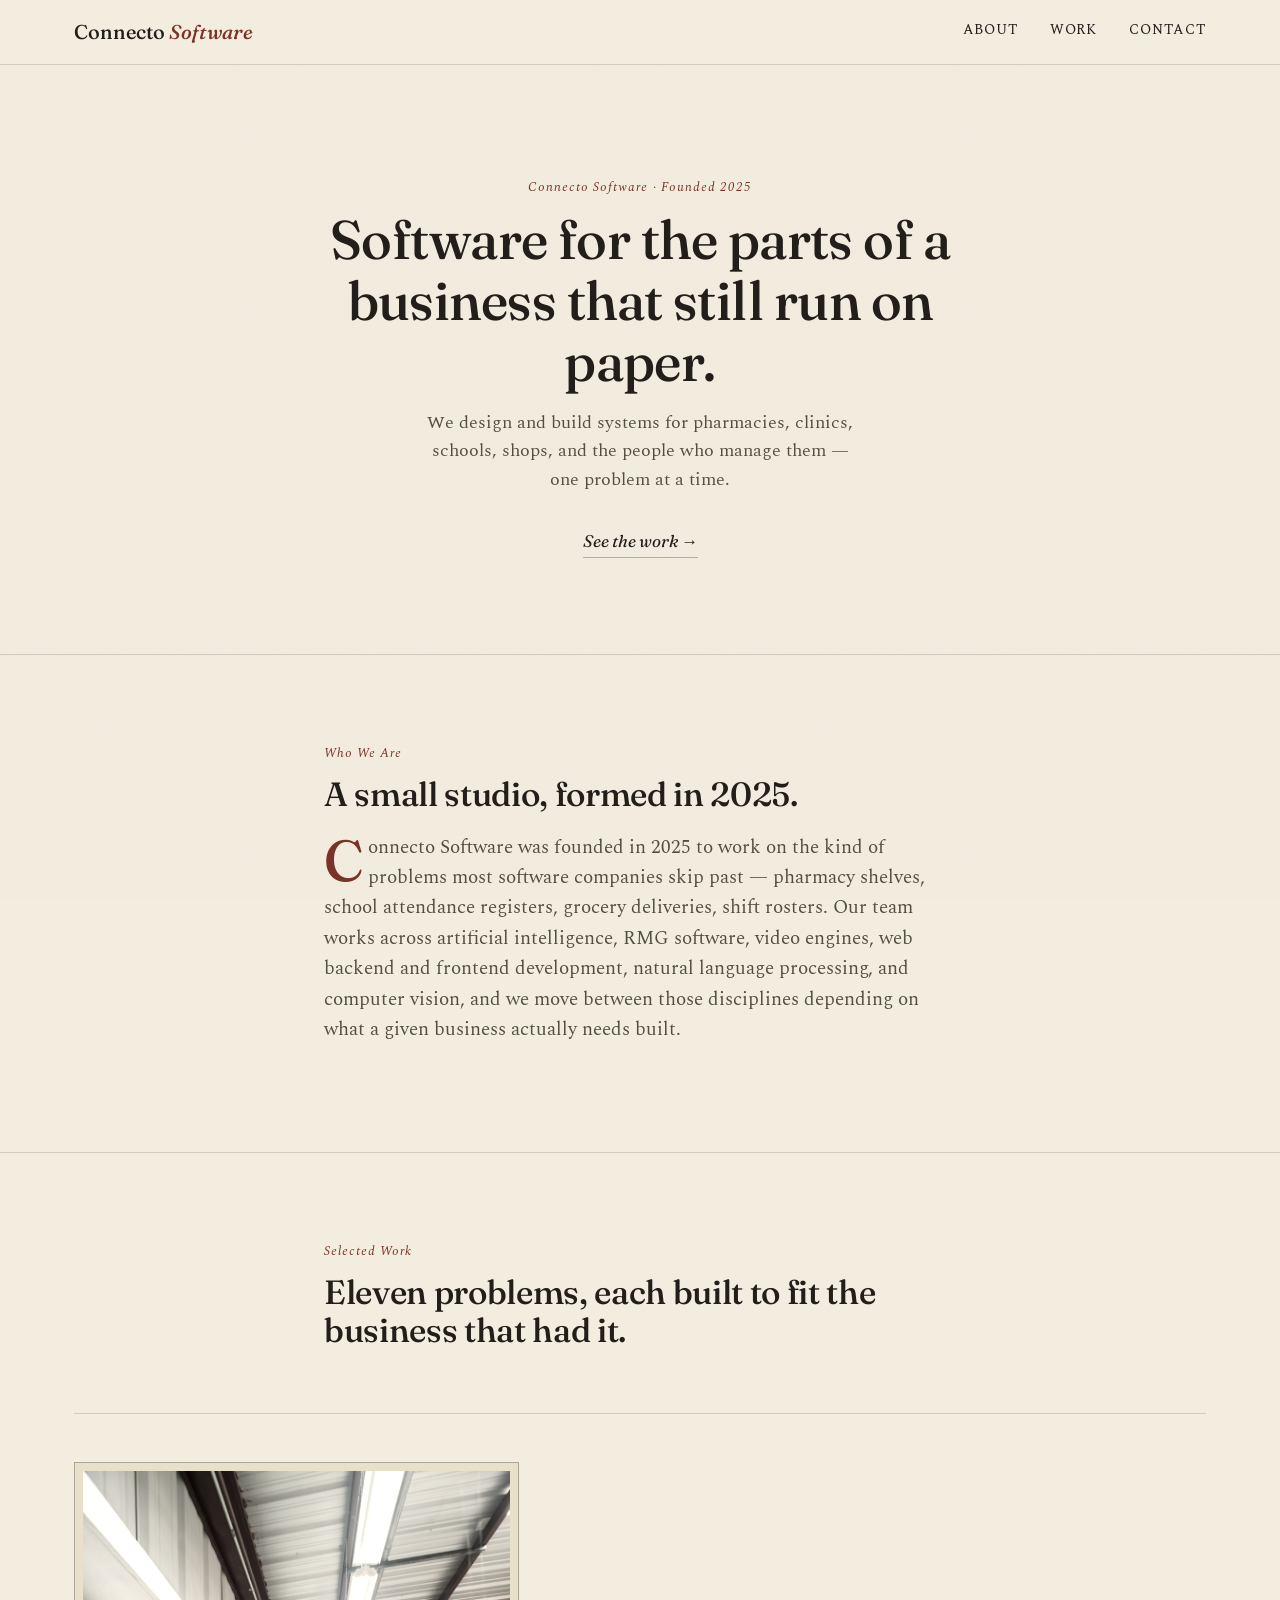
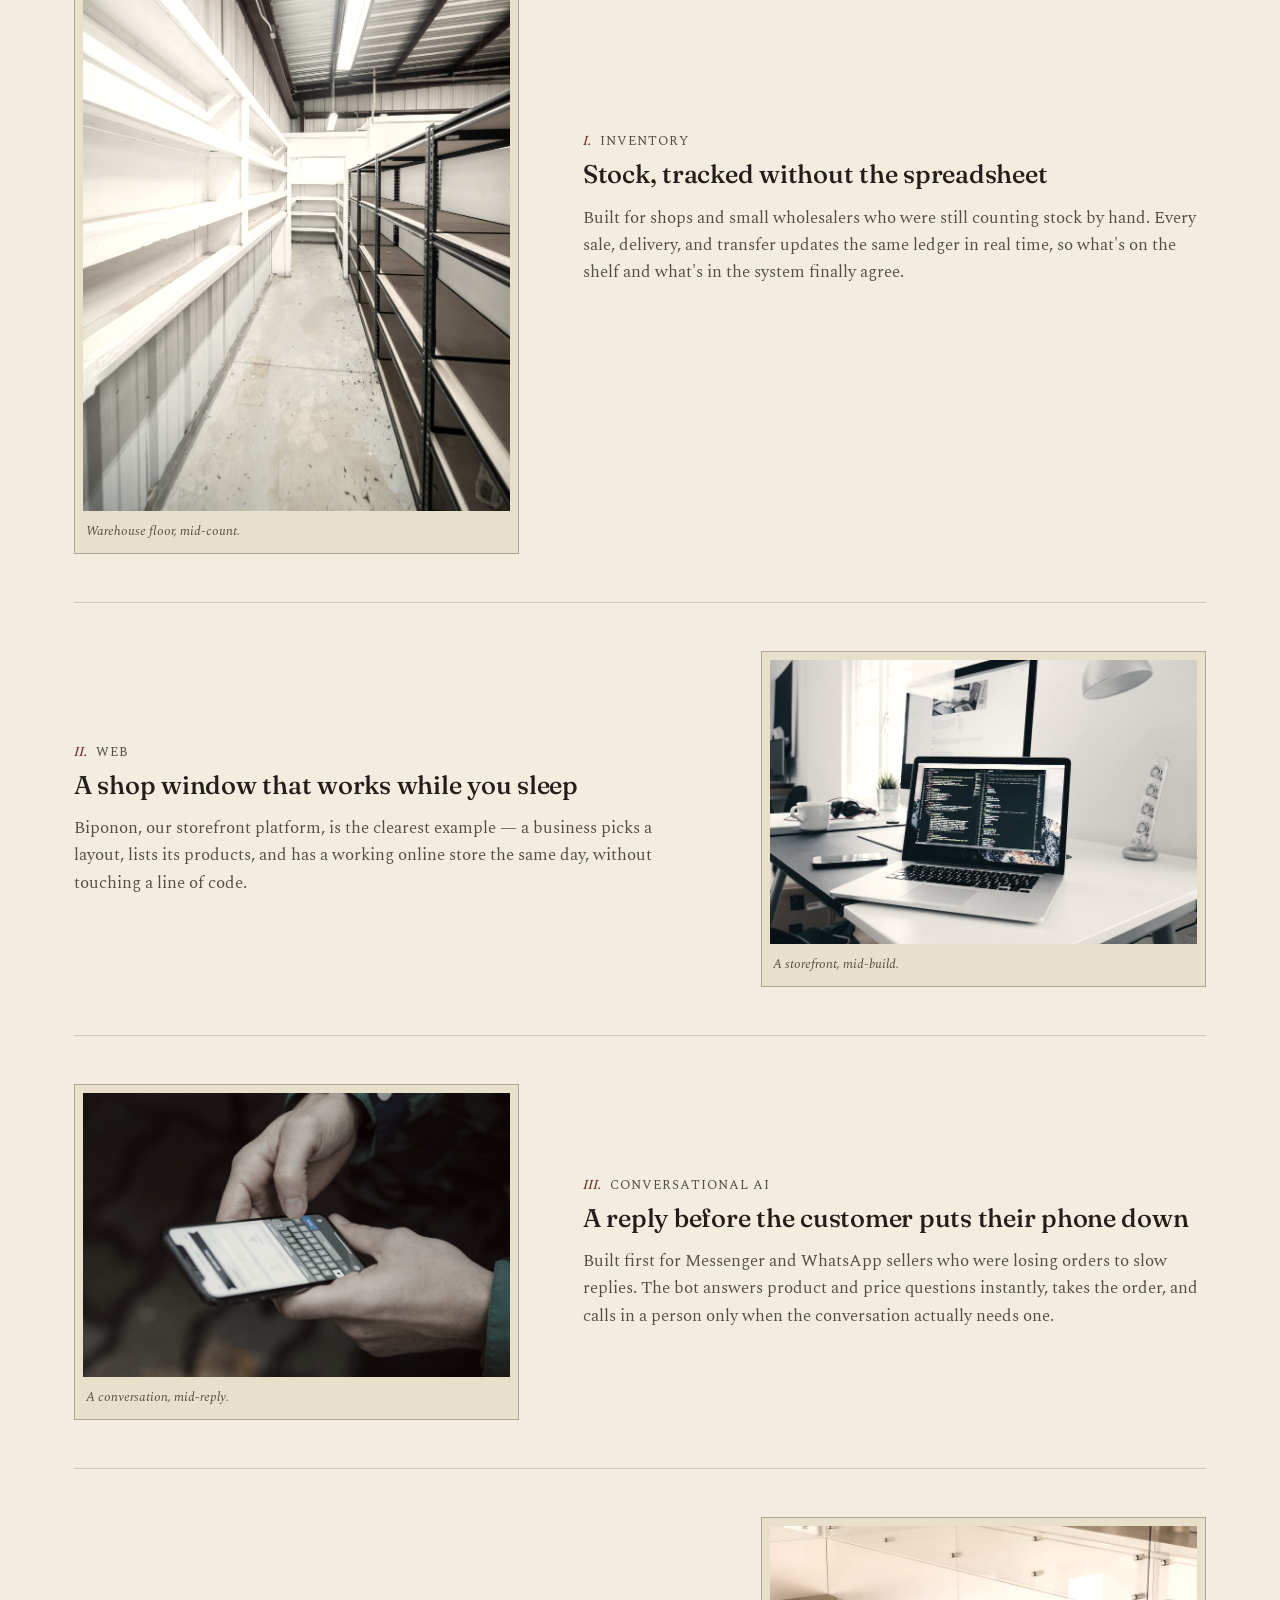
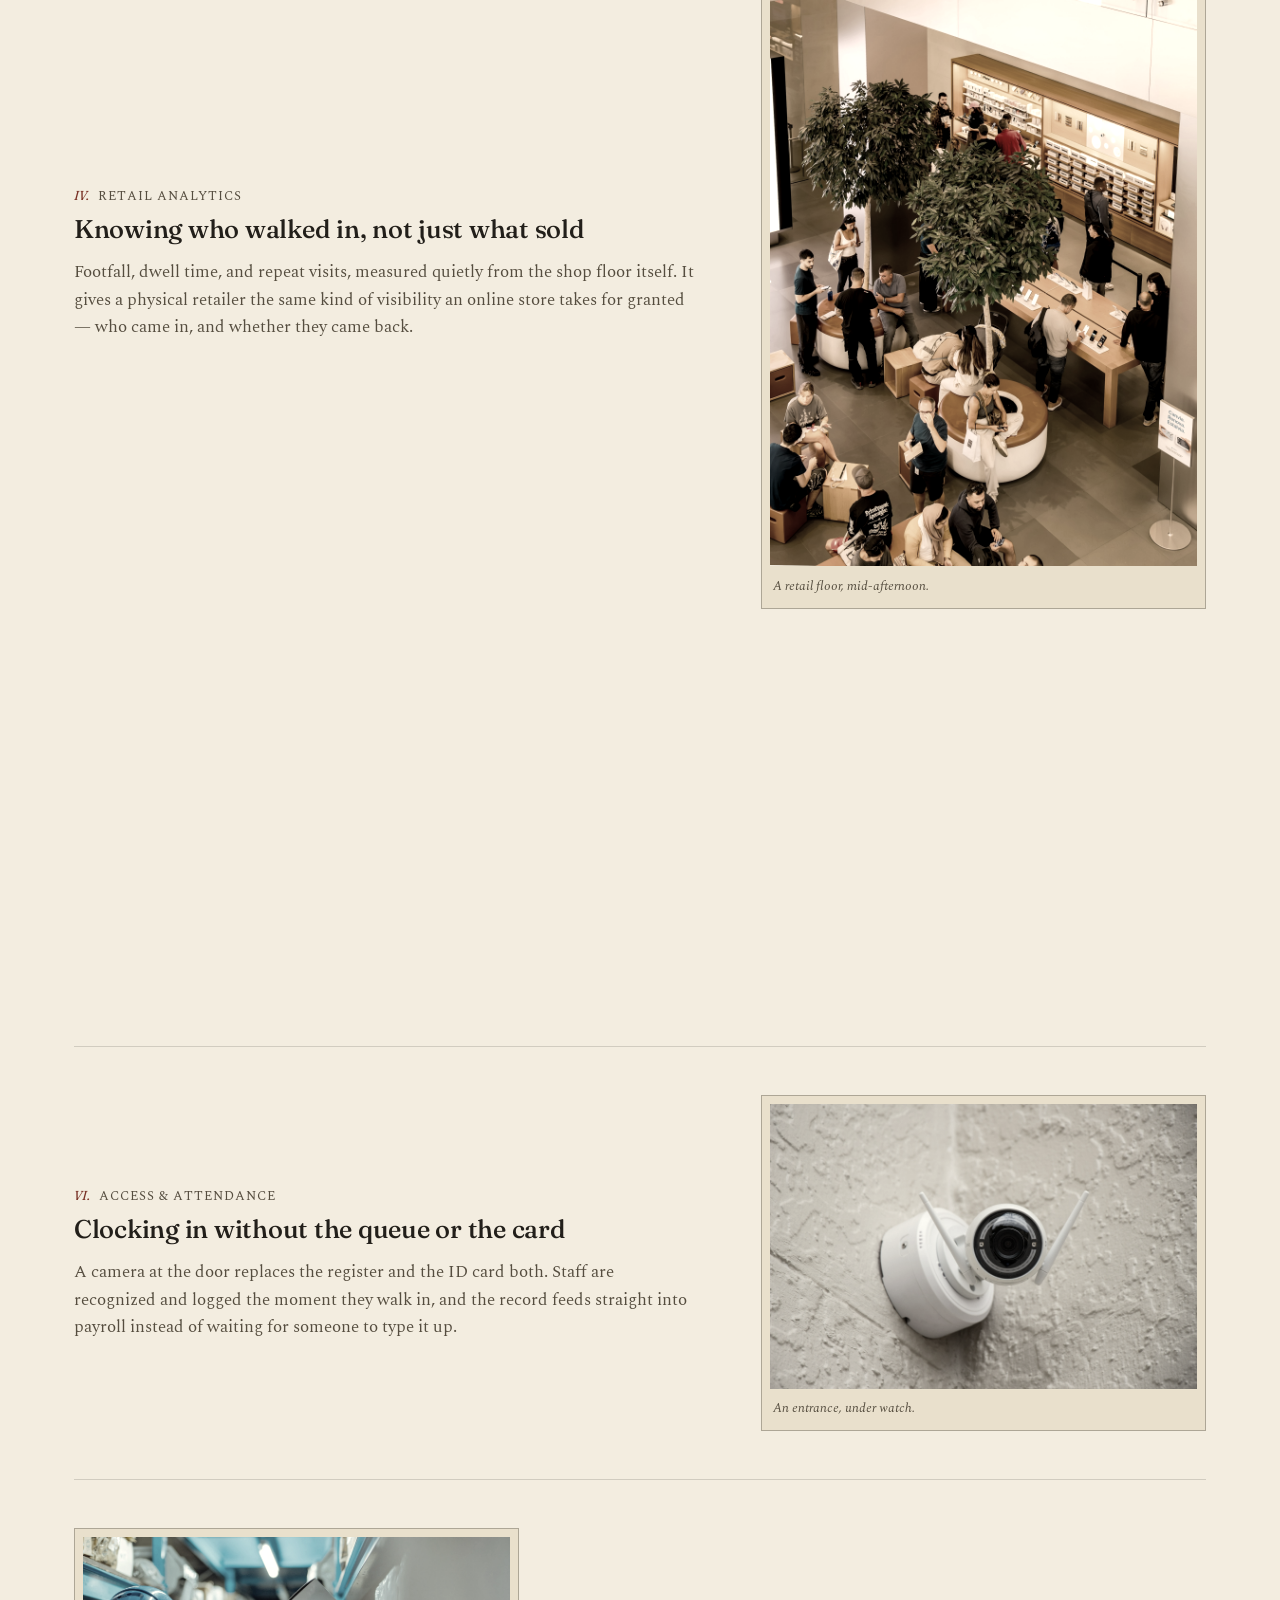
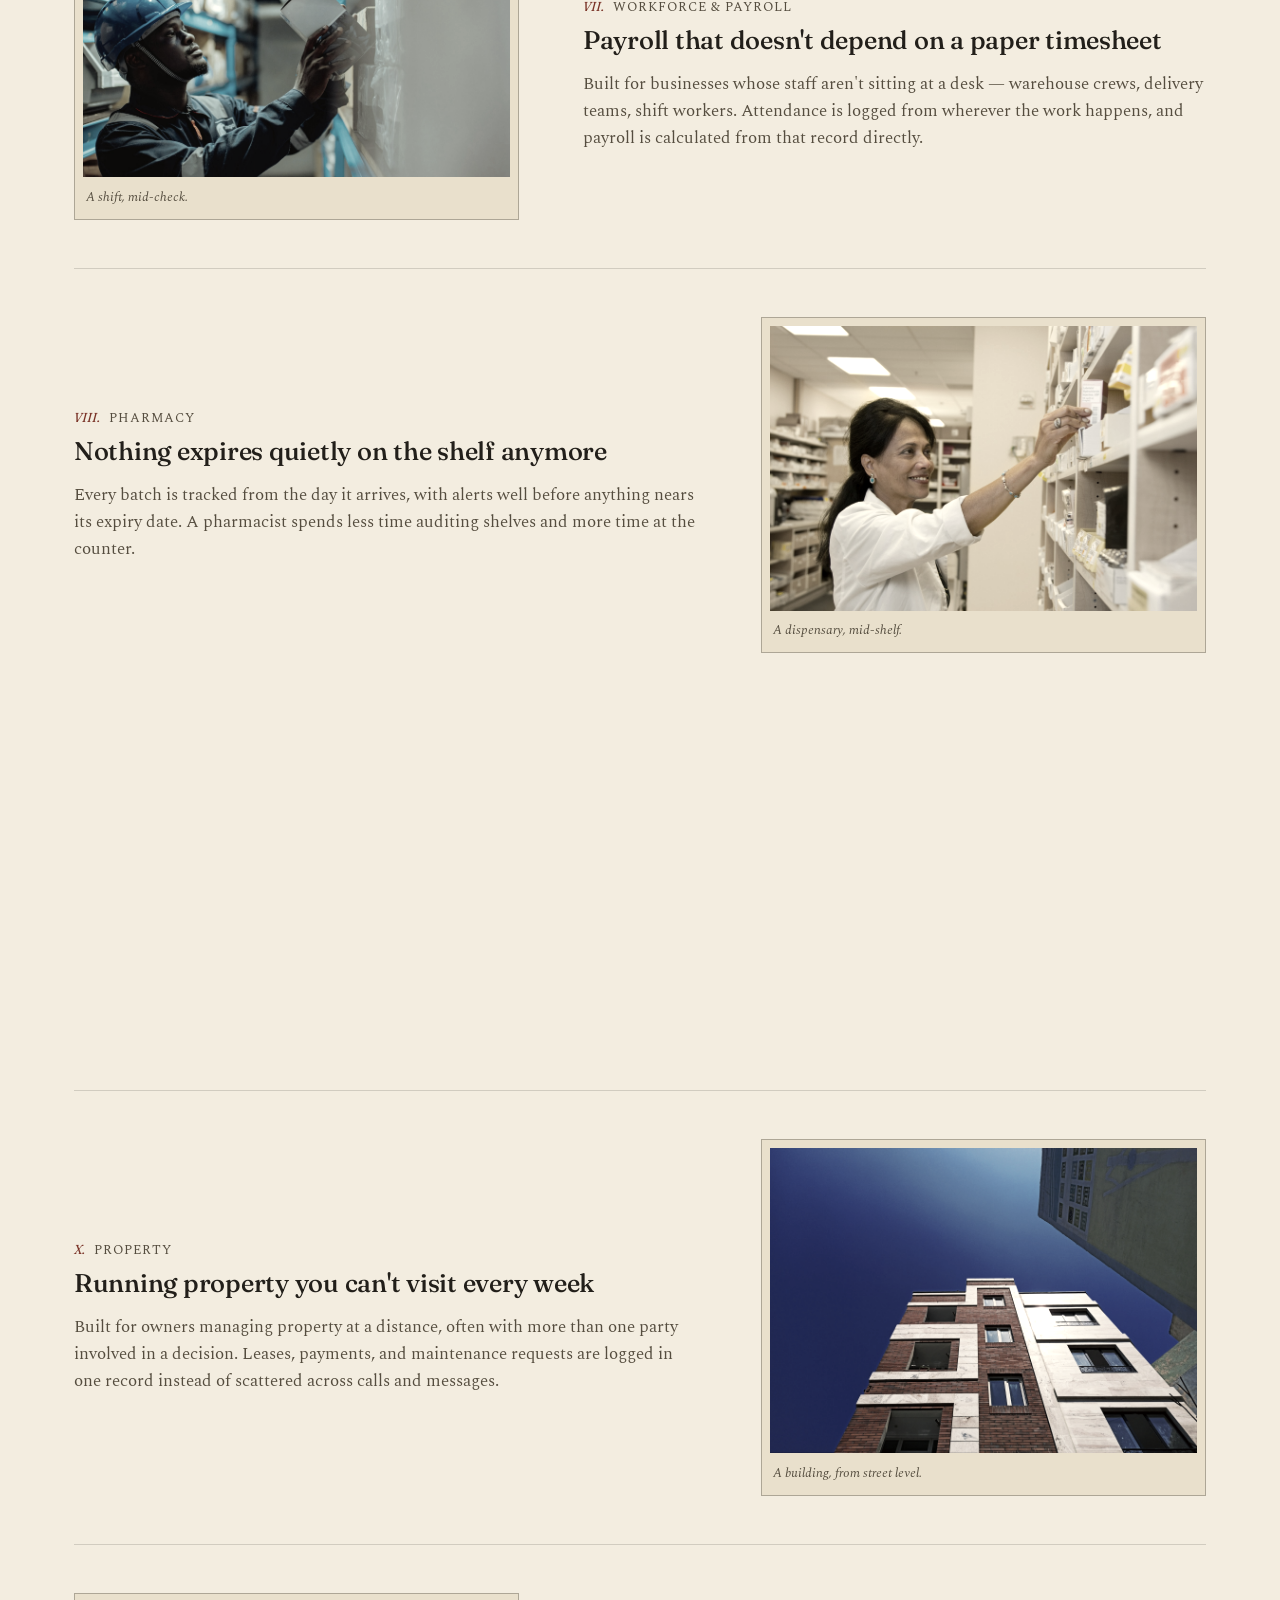
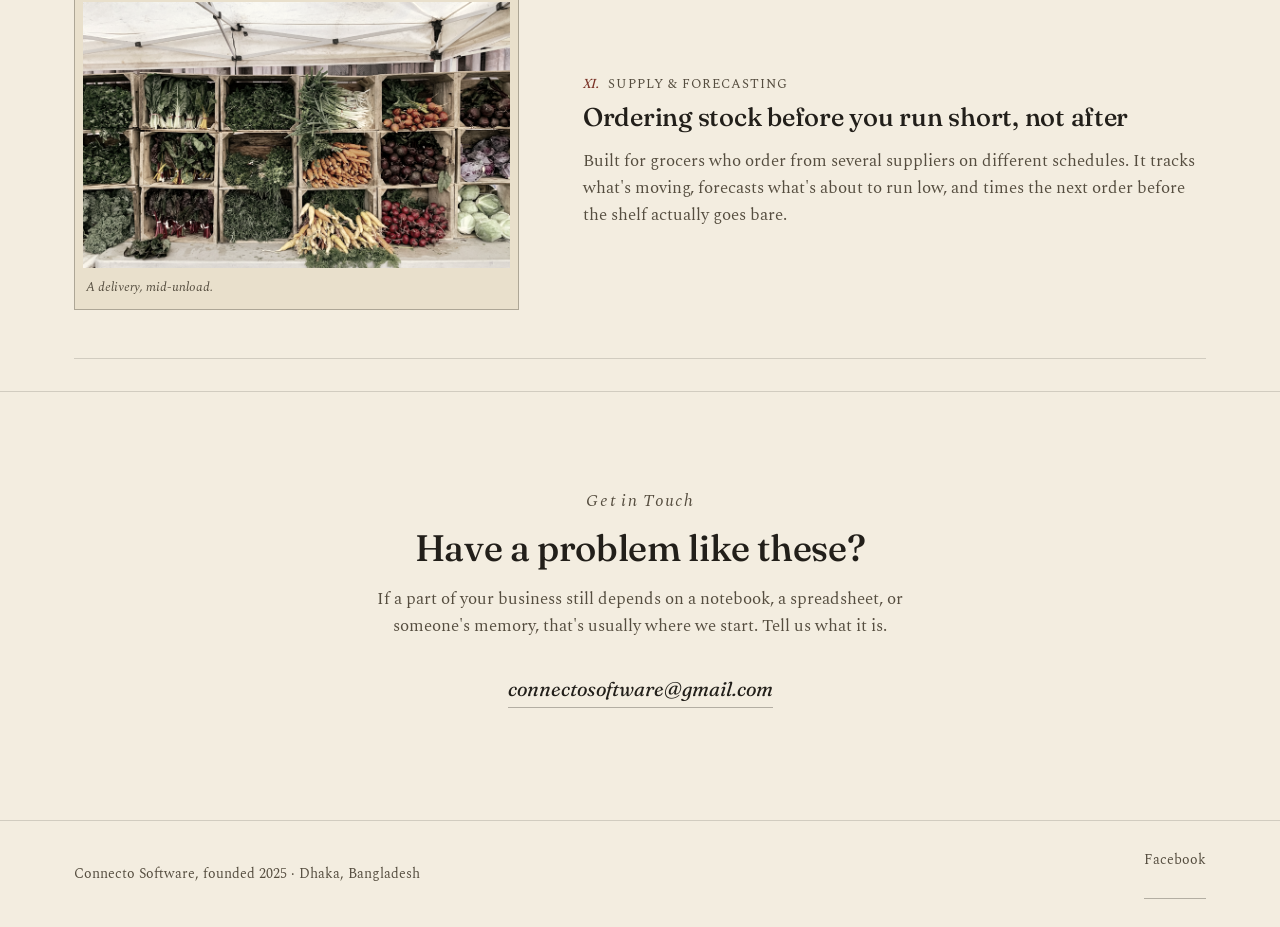
==== commit c4d294c5: "Rebuild site as a vintage editorial portfolio of eleven services Co-Authored-By: Claude Sonnet 5 <no" ====
--- a/index.html
+++ b/index.html
@@ -6,9 +6,9 @@
   <meta name="facebook-domain-verification" content="bzqfxla4ilsv3ykma6z8boitfr4b7n" />
 
   <!-- Primary SEO -->
-  <title>Connecto Software | Software & AI Solutions for Small Business</title>
-  <meta name="description" content="Connecto Software builds digital solutions for small businesses — from f-commerce automation and e-commerce platforms to custom web applications and AI-powered tools. We build software that grows your business." />
-  <meta name="keywords" content="software development, small business software, f-commerce, e-commerce platform, web application development, AI solutions, Bangladesh software company, custom software, Messenger automation, online store software, AI analytics" />
+  <title>Connecto Software — Practical Software for Everyday Business Problems</title>
+  <meta name="description" content="Connecto Software is a Dhaka-based studio, founded in 2025, building inventory, attendance, healthcare, property, and retail software for small and growing businesses — plus storefronts and AI chatbots." />
+  <meta name="keywords" content="Connecto Software, Bangladesh software company, inventory management system, school management system, face recognition attendance, retail customer tracking, pharmacy inventory software, clinic follow-up software, property management software, grocery demand forecasting, HR attendance payroll software, AI chatbot, ecommerce storefront, Biponon" />
   <meta name="author" content="Connecto Software" />
   <meta name="robots" content="index, follow, max-image-preview:large" />
   <link rel="canonical" href="https://www.connectosoftware.com/" />
@@ -16,20 +16,21 @@
   <!-- Open Graph -->
   <meta property="og:type" content="website" />
   <meta property="og:site_name" content="Connecto Software" />
-  <meta property="og:title" content="Connecto Software — Software Built for Small Business Growth" />
-  <meta property="og:description" content="We build digital solutions that help small businesses grow — f-commerce automation, e-commerce platforms, custom web apps, and AI-powered tools. Whatever your business needs, we build it." />
+  <meta property="og:title" content="Connecto Software — Practical Software for Everyday Business Problems" />
+  <meta property="og:description" content="A Dhaka-based studio, founded in 2025, building inventory, attendance, healthcare, property, and retail software for small and growing businesses." />
   <meta property="og:url" content="https://www.connectosoftware.com/" />
   <meta property="og:image" content="https://www.connectosoftware.com/assets/logo.png" />
   <meta property="og:locale" content="en_US" />
 
   <!-- Twitter -->
   <meta name="twitter:card" content="summary_large_image" />
-  <meta name="twitter:title" content="Connecto Software — Software Built for Small Business Growth" />
-  <meta name="twitter:description" content="F-commerce automation, e-commerce platforms, web applications, and AI solutions — we build software that grows small businesses." />
+  <meta name="twitter:title" content="Connecto Software — Practical Software for Everyday Business Problems" />
+  <meta name="twitter:description" content="Inventory, attendance, healthcare, property, and retail software, built one problem at a time since 2025." />
   <meta name="twitter:image" content="https://www.connectosoftware.com/assets/logo.png" />
 
   <!-- Theme -->
-  <meta name="theme-color" content="#070e24" />
+  <meta name="theme-color" content="#f3ede0" media="(prefers-color-scheme: light)" />
+  <meta name="theme-color" content="#17150f" media="(prefers-color-scheme: dark)" />
 
   <!-- Icons -->
   <link rel="icon" type="image/png" sizes="32x32" href="assets/favicon-32x32.png" />
@@ -39,7 +40,7 @@
   <!-- Fonts -->
   <link rel="preconnect" href="https://fonts.googleapis.com" />
   <link rel="preconnect" href="https://fonts.gstatic.com" crossorigin />
-  <link href="https://fonts.googleapis.com/css2?family=Plus+Jakarta+Sans:wght@300;400;500;600;700;800&family=Bebas+Neue&display=swap" rel="stylesheet" />
+  <link href="https://fonts.googleapis.com/css2?family=Fraunces:ital,opsz,wght@0,9..144,300..700;1,9..144,300..700&family=Spectral:ital,wght@0,400;0,500;0,600;1,400&display=swap" rel="stylesheet" />
   <link rel="stylesheet" href="styles.css" />
 
   <!-- Structured Data: Organization -->
@@ -51,10 +52,9 @@
     "url": "https://www.connectosoftware.com/",
     "logo": "https://www.connectosoftware.com/assets/logo.png",
     "email": "connectosoftware@gmail.com",
-    "description": "Connecto Software is a digital solutions company that builds software for small businesses — including f-commerce automation, e-commerce platforms, custom web applications, and AI-powered tools.",
-    "sameAs": [
-      "https://www.facebook.com/ConnectoSoftware"
-    ],
+    "foundingDate": "2025",
+    "description": "Connecto Software is a studio founded in 2025 that builds practical software for small and growing businesses — inventory, attendance, healthcare, property, retail, and storefront systems, plus AI chatbots.",
+    "sameAs": ["https://www.facebook.com/ConnectoSoftware"],
     "contactPoint": {
       "@type": "ContactPoint",
       "email": "connectosoftware@gmail.com",
@@ -63,1058 +63,222 @@
   }
   </script>
 
-  <!-- Structured Data: SalesBuddy Product -->
+  <!-- Structured Data: Services -->
   <script type="application/ld+json">
   {
     "@context": "https://schema.org",
-    "@type": "SoftwareApplication",
-    "name": "SalesBuddy",
-    "applicationCategory": "BusinessApplication",
-    "operatingSystem": "Web",
-    "description": "SalesBuddy is an AI chatbot for Facebook Messenger and WhatsApp that auto-replies to customer queries, takes orders, syncs live inventory, and hands off complex conversations to humans.",
-    "url": "https://www.connectosoftware.com/#salesbuddy",
-    "image": "https://www.connectosoftware.com/assets/logo.png",
-    "offers": {
-      "@type": "Offer",
-      "price": "0",
-      "priceCurrency": "USD",
-      "description": "Free trial available"
-    },
-    "publisher": {
-      "@type": "Organization",
-      "name": "Connecto Software"
-    }
-  }
-  </script>
-
-  <!-- Structured Data: ConnectoStore Product -->
-  <script type="application/ld+json">
-  {
-    "@context": "https://schema.org",
-    "@type": "SoftwareApplication",
-    "name": "ConnectoStore",
-    "applicationCategory": "BusinessApplication",
-    "operatingSystem": "Web",
-    "description": "ConnectoStore is a complete ecommerce platform providing multi-warehouse inventory management, order lifecycle management, delivery tracking, supply chain tools, and AI-powered analytics.",
-    "url": "https://www.connectosoftware.com/#connectostore",
-    "image": "https://www.connectosoftware.com/assets/logo.png",
-    "offers": {
-      "@type": "Offer",
-      "price": "0",
-      "priceCurrency": "USD",
-      "description": "Request a demo"
-    },
-    "publisher": {
-      "@type": "Organization",
-      "name": "Connecto Software"
-    }
-  }
-  </script>
-
-  <!-- Structured Data: FAQ -->
-  <script type="application/ld+json">
-  {
-    "@context": "https://schema.org",
-    "@type": "FAQPage",
-    "mainEntity": [
-      {
-        "@type": "Question",
-        "name": "What does Connecto Software do?",
-        "acceptedAnswer": {
-          "@type": "Answer",
-          "text": "Connecto Software builds digital solutions for small businesses — from f-commerce and e-commerce platforms to custom web applications and AI-powered tools. We design, build, and launch software that solves real business problems."
-        }
-      },
-      {
-        "@type": "Question",
-        "name": "Can you build a custom solution for my business?",
-        "acceptedAnswer": {
-          "@type": "Answer",
-          "text": "Yes. Beyond our existing products, we build fully custom web applications, business automation tools, and AI solutions tailored to your specific needs. Reach out and tell us what you're trying to solve."
-        }
-      },
-      {
-        "@type": "Question",
-        "name": "Do you support f-commerce and Bangladeshi e-commerce?",
-        "acceptedAnswer": {
-          "@type": "Answer",
-          "text": "Absolutely. Our products and solutions are built with Bangladeshi f-commerce in mind — including BDT currency, local courier integrations, and Messenger-first shopping behavior."
-        }
-      },
-      {
-        "@type": "Question",
-        "name": "How long does it take to get started?",
-        "acceptedAnswer": {
-          "@type": "Answer",
-          "text": "Our existing products can go live within minutes to a day. For custom solutions, we scope and kick off quickly — reach out and we'll give you a clear timeline based on your needs."
-        }
-      },
-      {
-        "@type": "Question",
-        "name": "How do I get in touch?",
-        "acceptedAnswer": {
-          "@type": "Answer",
-          "text": "Email connectosoftware@gmail.com and we usually respond within 24 hours."
-        }
-      }
+    "@type": "ItemList",
+    "itemListElement": [
+      { "@type": "Service", "position": 1, "name": "Inventory Management", "description": "Real-time stock tracking across sales, deliveries, and transfers for shops and small wholesalers.", "provider": { "@type": "Organization", "name": "Connecto Software" } },
+      { "@type": "Service", "position": 2, "name": "Storefronts & Websites", "description": "Ecommerce storefronts for businesses that sell outside a physical counter, including our own platform, Biponon.", "provider": { "@type": "Organization", "name": "Connecto Software" } },
+      { "@type": "Service", "position": 3, "name": "AI Chatbots", "description": "AI chatbots for Messenger and WhatsApp that answer questions, take orders, and escalate to a person when needed.", "provider": { "@type": "Organization", "name": "Connecto Software" } },
+      { "@type": "Service", "position": 4, "name": "Retail Customer Tracking", "description": "Footfall, dwell time, and repeat-visit tracking for physical retail stores.", "provider": { "@type": "Organization", "name": "Connecto Software" } },
+      { "@type": "Service", "position": 5, "name": "School Management System", "description": "Attendance, results, fees, and parent communication for school administration.", "provider": { "@type": "Organization", "name": "Connecto Software" } },
+      { "@type": "Service", "position": 6, "name": "Digital Attendance via Face Recognition", "description": "Camera-based staff attendance that feeds directly into payroll.", "provider": { "@type": "Organization", "name": "Connecto Software" } },
+      { "@type": "Service", "position": 7, "name": "HR, Attendance & Payroll for Field and Shift Staff", "description": "Attendance and payroll software for SMEs with field or shift-based workforces.", "provider": { "@type": "Organization", "name": "Connecto Software" } },
+      { "@type": "Service", "position": 8, "name": "Pharmacy Inventory & Expiry Tracking", "description": "Batch-level expiry tracking and alerts for pharmacies.", "provider": { "@type": "Organization", "name": "Connecto Software" } },
+      { "@type": "Service", "position": 9, "name": "Small Clinic Follow-Up", "description": "Patient follow-up tracking for small clinics.", "provider": { "@type": "Organization", "name": "Connecto Software" } },
+      { "@type": "Service", "position": 10, "name": "Property Management", "description": "Remote property management with multi-party coordination, document, and payment tracking.", "provider": { "@type": "Organization", "name": "Connecto Software" } },
+      { "@type": "Service", "position": 11, "name": "Small Grocery Supply & Forecasting", "description": "Supplier-delivery tracking and demand forecasting for small grocers.", "provider": { "@type": "Organization", "name": "Connecto Software" } }
     ]
   }
   </script>
 </head>
 <body>
 
-  <div class="bg-orbs" aria-hidden="true">
-    <div class="orb orb-1"></div>
-    <div class="orb orb-2"></div>
-    <div class="orb orb-3"></div>
-  </div>
   <div class="grain" aria-hidden="true"></div>
 
-  <!-- NAV -->
   <header class="site-header">
-    <div class="container nav-wrap">
-      <a class="brand is-loading" href="#top" aria-label="Connecto Software Home">
-        <span class="brand-skeleton" aria-hidden="true"></span>
-        <img class="brand-logo" src="assets/logo.png" alt="Connecto Software logo" width="46" height="46" />
-        <span class="brand-name">Connecto<span class="brand-accent">Software</span></span>
-      </a>
-
+    <div class="header-inner">
+      <a class="wordmark" href="#top">Connecto <em>Software</em></a>
       <nav class="site-nav" aria-label="Primary">
-        <a href="#what-we-build">What We Build</a>
-        <a href="#products">Our Products</a>
-        <a href="#ecosystem">Ecosystem</a>
-        <a href="#faq">FAQ</a>
+        <a href="#about">About</a>
+        <a href="#work">Work</a>
         <a href="#contact">Contact</a>
       </nav>
-
-      <div class="nav-right">
-        <a class="btn btn-nav" href="#contact">Let's Talk</a>
-        <button class="hamburger" aria-label="Toggle menu" aria-expanded="false">
-          <span></span><span></span><span></span>
-        </button>
-      </div>
-    </div>
-    <div class="mobile-menu" aria-hidden="true">
-      <nav aria-label="Mobile">
-        <a href="#what-we-build">What We Build</a>
-        <a href="#products">Our Products</a>
-        <a href="#ecosystem">Ecosystem</a>
-        <a href="#faq">FAQ</a>
-        <a href="#contact">Contact</a>
-        <a href="#contact" class="btn btn-primary btn-full">Let's Talk</a>
-      </nav>
+      <button class="menu-toggle" aria-label="Toggle menu" aria-expanded="false">
+        <span></span>
+      </button>
     </div>
   </header>
 
   <main id="top">
 
-    <!-- HERO -->
-    <section class="hero section" id="hero" aria-labelledby="hero-title">
-      <div class="container hero-grid">
-
-        <div class="hero-text reveal-left">
-          <h1 id="hero-title">We build software that <span class="gradient-text">grows your business</span></h1>
-          <p class="hero-sub">From f-commerce automation and e-commerce platforms to custom web apps and AI solutions — we build exactly what your business needs to sell more, operate smarter, and scale faster.</p>
-
-          <div class="hero-product-chooser" role="list">
-            <a href="#what-we-build" class="hpc-card hpc-sb" role="listitem">
-              <div class="hpc-num">
-                <svg width="18" height="18" viewBox="0 0 24 24" fill="none" stroke="currentColor" stroke-width="2" stroke-linecap="round" aria-hidden="true"><path d="M3 3h2l.4 2M7 13h10l4-8H5.4M7 13L5.4 5M7 13l-2.293 2.293c-.63.63-.184 1.707.707 1.707H17m0 0a2 2 0 100 4 2 2 0 000-4zm-8 2a2 2 0 11-4 0 2 2 0 014 0z"/></svg>
-              </div>
-              <div class="hpc-body">
-                <h3>F-Commerce &amp; E-Commerce</h3>
-                <p>Sell everywhere — Messenger, web stores, and beyond</p>
-              </div>
-              <span class="hpc-arrow" aria-hidden="true">&#8594;</span>
-            </a>
-            <a href="#what-we-build" class="hpc-card hpc-cs" role="listitem">
-              <div class="hpc-num">
-                <svg width="18" height="18" viewBox="0 0 24 24" fill="none" stroke="currentColor" stroke-width="2" stroke-linecap="round" aria-hidden="true"><path d="M9.663 17h4.673M12 3v1m6.364 1.636l-.707.707M21 12h-1M4 12H3m3.343-5.657l-.707-.707m2.828 9.9a5 5 0 117.072 0l-.548.547A3.374 3.374 0 0014 18.469V19a2 2 0 11-4 0v-.531c0-.895-.356-1.754-.988-2.386l-.548-.547z"/></svg>
-              </div>
-              <div class="hpc-body">
-                <h3>AI &amp; Web Applications</h3>
-                <p>Custom software and automation built for your workflow</p>
-              </div>
-              <span class="hpc-arrow" aria-hidden="true">&#8594;</span>
-            </a>
-          </div>
-
-          <div class="hero-stats">
-            <div class="stat-item">
-              <div class="stat-num-wrap"><span class="stat-num" data-target="500">0</span><span class="stat-unit">+</span></div>
-              <span class="stat-label">Businesses Served</span>
-            </div>
-            <div class="stat-divider"></div>
-            <div class="stat-item">
-              <div class="stat-num-wrap"><span class="stat-num" data-target="98">0</span><span class="stat-unit">%</span></div>
-              <span class="stat-label">Client Satisfaction</span>
-            </div>
-            <div class="stat-divider"></div>
-            <div class="stat-item">
-              <div class="stat-num-wrap"><span class="stat-num" data-target="3">0</span><span class="stat-unit">x</span></div>
-              <span class="stat-label">Faster Growth</span>
-            </div>
-          </div>
-        </div>
-
-        <div class="hero-visual reveal-right">
-          <div class="phone-wrap">
-            <div class="phone-frame">
-              <div class="phone-notch"></div>
-              <div class="phone-screen">
-                <div class="messenger-header">
-                  <div class="messenger-back">
-                    <svg width="10" height="16" viewBox="0 0 10 16" fill="none" aria-hidden="true"><path d="M8 2L2 8l6 6" stroke="#1877f2" stroke-width="2.5" stroke-linecap="round" stroke-linejoin="round"/></svg>
-                  </div>
-                  <div class="messenger-avatar">
-                    <svg viewBox="0 0 32 32" fill="none" aria-hidden="true"><circle cx="16" cy="16" r="16" fill="url(#msgH)"/><path d="M16 7C10.477 7 6 11.253 6 16.5c0 2.908 1.41 5.504 3.625 7.205V27l3.312-1.85c.885.25 1.822.385 2.888.385C21.523 25.535 26 21.28 26 16c0-4.97-4.477-9-10-9zm1.094 12.069l-2.554-2.722-4.984 2.722 5.492-5.831 2.617 2.722 4.92-2.722-5.491 5.831z" fill="white"/><defs><linearGradient id="msgH" x1="0" y1="0" x2="32" y2="32"><stop stop-color="#00B2FF"/><stop offset="1" stop-color="#006AFF"/></linearGradient></defs></svg>
-                  </div>
-                  <div class="messenger-info">
-                    <p class="messenger-name">Your Shop</p>
-                    <p class="messenger-status">&#9679; Active</p>
-                  </div>
-                  <div class="messenger-icons">
-                    <svg width="18" height="18" viewBox="0 0 24 24" fill="none" stroke="#1877f2" stroke-width="2" aria-hidden="true"><path d="M22 16.92v3a2 2 0 01-2.18 2 19.79 19.79 0 01-8.63-3.07A19.5 19.5 0 013.52 9.44 19.79 19.79 0 01.46 6.41C.4 5.31 1.2 4.1 2.09 3.73L5.18 2.46a2 2 0 012.19.45l2.34 3.5a2 2 0 01-.45 2.74L7.91 10.5a16 16 0 006.59 6.59l1.33-1.33a2 2 0 012.74-.45l3.5 2.34a2 2 0 01.45 2.19z"/></svg>
-                    <svg width="18" height="18" viewBox="0 0 24 24" fill="none" stroke="#1877f2" stroke-width="2" aria-hidden="true"><circle cx="12" cy="12" r="1"/><circle cx="19" cy="12" r="1"/><circle cx="5" cy="12" r="1"/></svg>
-                  </div>
-                </div>
-                <div class="chat-window" id="chatWindow"></div>
-                <div class="phone-input-bar">
-                  <div class="input-pill"><span>Aa</span></div>
-                  <svg width="22" height="22" viewBox="0 0 24 24" fill="none" stroke="#1877f2" stroke-width="2" stroke-linecap="round" aria-hidden="true"><path d="M22 2L11 13M22 2L15 22l-4-9-9-4 20-7z"/></svg>
-                </div>
-              </div>
-            </div>
-
-            <div class="float-badge badge-fb">
-              <svg width="18" height="18" viewBox="0 0 24 24" fill="#1877f2" aria-hidden="true"><path d="M24 12.073c0-6.627-5.373-12-12-12s-12 5.373-12 12c0 5.99 4.388 10.954 10.125 11.854v-8.385H7.078v-3.47h3.047V9.43c0-3.007 1.792-4.669 4.533-4.669 1.312 0 2.686.235 2.686.235v2.953H15.83c-1.491 0-1.956.925-1.956 1.874v2.25h3.328l-.532 3.47h-2.796v8.385C19.612 23.027 24 18.062 24 12.073z"/></svg>
-              <span>Facebook Page</span>
-            </div>
-
-            <div class="float-badge badge-order">
-              <svg width="16" height="16" viewBox="0 0 24 24" fill="none" stroke="#7adfc8" stroke-width="2.5" stroke-linecap="round" aria-hidden="true"><path d="M9 12l2 2 4-4m6 2a9 9 0 11-18 0 9 9 0 0118 0z"/></svg>
-              <span>Order Created</span>
-            </div>
-
-            <div class="float-badge badge-ai">
-              <svg width="16" height="16" viewBox="0 0 24 24" fill="none" stroke="#3c9dff" stroke-width="2" stroke-linecap="round" aria-hidden="true"><path d="M9.663 17h4.673M12 3v1m6.364 1.636l-.707.707M21 12h-1M4 12H3m3.343-5.657l-.707-.707m2.828 9.9a5 5 0 117.072 0l-.548.547A3.374 3.374 0 0014 18.469V19a2 2 0 11-4 0v-.531c0-.895-.356-1.754-.988-2.386l-.548-.547z"/></svg>
-              <span>AI Powered</span>
-            </div>
-          </div>
-        </div>
-      </div>
-
-      <div class="scroll-cue" aria-hidden="true">
-        <div class="scroll-line"></div>
-      </div>
-    </section>
-
-    <!-- WHAT WE BUILD -->
-    <section id="what-we-build" class="section products-overview" aria-labelledby="wwb-title">
-      <div class="container">
-        <div class="section-header center reveal">
-          <p class="eyebrow">WHAT WE BUILD</p>
-          <h2 id="wwb-title" class="section-title">Software for every stage of your <span class="gradient-text">business</span></h2>
-          <p class="section-sub">Whether you're a solo f-commerce seller or a growing e-commerce operation, we build the tools that remove friction, automate the grind, and put you in control.</p>
-        </div>
-
-        <div class="product-compare-grid">
-
-          <article class="product-compare sb-side reveal-left">
-            <div class="pc-header">
-              <span class="pc-tag">SOLUTION 01</span>
-              <div class="pc-logo-row">
-                <div class="pc-icon sb-color">
-                  <svg viewBox="0 0 24 24" fill="none" stroke="currentColor" stroke-width="2" stroke-linecap="round" aria-hidden="true"><path d="M8 12h.01M12 12h.01M16 12h.01M21 12c0 4.418-4.03 8-9 8a9.863 9.863 0 01-4.255-.949L3 20l1.395-3.72C3.512 15.042 3 13.574 3 12c0-4.418 4.03-8 9-8s9 3.582 9 8z"/></svg>
-                </div>
-                <div>
-                  <h3>F-Commerce Software</h3>
-                  <p class="pc-role">Messenger &amp; Social Selling</p>
-                </div>
-              </div>
-            </div>
-            <p class="pc-desc">Most small businesses in Bangladesh sell through Facebook. We build tools that make that effortless — AI chatbots that reply instantly, take orders, manage inventory, and never miss a sale.</p>
-            <ul class="pc-bullets">
-              <li>AI Messenger chatbots that sell 24/7</li>
-              <li>Automated order capture &amp; tracking</li>
-              <li>Live inventory sync across channels</li>
-              <li>Smart handoff to your team when needed</li>
-            </ul>
-            <div class="pc-cta-row">
-              <a class="btn btn-primary" href="#products">See Our Products</a>
-              <span class="pc-best">Built for: Facebook &amp; Messenger sellers</span>
-            </div>
-          </article>
-
-          <article class="product-compare cs-side reveal-right">
-            <div class="pc-header">
-              <span class="pc-tag cs">SOLUTION 02</span>
-              <div class="pc-logo-row">
-                <div class="pc-icon cs-color">
-                  <svg viewBox="0 0 24 24" fill="none" stroke="currentColor" stroke-width="2" stroke-linecap="round" aria-hidden="true"><path d="M20 7l-8-4-8 4m16 0l-8 4m8-4v10l-8 4m0-10L4 7m8 4v10M4 7v10l8 4"/></svg>
-                </div>
-                <div>
-                  <h3>E-Commerce Platforms</h3>
-                  <p class="pc-role">Full Store Operations</p>
-                </div>
-              </div>
-            </div>
-            <p class="pc-desc">Running an online store is more than just listing products. We build complete e-commerce platforms — inventory, orders, deliveries, supply chain, and AI analytics — everything in one place.</p>
-            <ul class="pc-bullets">
-              <li>Multi-warehouse inventory management</li>
-              <li>Full order lifecycle &amp; fulfillment</li>
-              <li>Live delivery tracking</li>
-              <li>AI-powered sales analytics &amp; forecasting</li>
-            </ul>
-            <div class="pc-cta-row">
-              <a class="btn btn-ghost pc-cta-teal" href="#products">See Our Products</a>
-              <span class="pc-best">Built for: growing e-commerce operations</span>
-            </div>
-          </article>
-
-        </div>
-
-        <div class="product-compare-grid" style="margin-top:1.5rem">
-
-          <article class="product-compare sb-side reveal-left">
-            <div class="pc-header">
-              <span class="pc-tag">SOLUTION 03</span>
-              <div class="pc-logo-row">
-                <div class="pc-icon sb-color">
-                  <svg viewBox="0 0 24 24" fill="none" stroke="currentColor" stroke-width="2" stroke-linecap="round" aria-hidden="true"><rect x="2" y="3" width="20" height="14" rx="2"/><path d="M8 21h8M12 17v4"/></svg>
-                </div>
-                <div>
-                  <h3>Web Applications</h3>
-                  <p class="pc-role">Custom Digital Tools</p>
-                </div>
-              </div>
-            </div>
-            <p class="pc-desc">Got a process that's eating your time? We build custom web applications that eliminate manual work, connect your tools, and give your team a single place to operate from.</p>
-            <ul class="pc-bullets">
-              <li>Custom business management portals</li>
-              <li>Internal dashboards &amp; reporting tools</li>
-              <li>Client &amp; vendor management systems</li>
-              <li>API integrations &amp; workflow automation</li>
-            </ul>
-            <div class="pc-cta-row">
-              <a class="btn btn-primary" href="#contact">Discuss Your Project</a>
-              <span class="pc-best">Built for: businesses with unique workflows</span>
-            </div>
-          </article>
-
-          <article class="product-compare cs-side reveal-right">
-            <div class="pc-header">
-              <span class="pc-tag cs">SOLUTION 04</span>
-              <div class="pc-logo-row">
-                <div class="pc-icon cs-color">
-                  <svg viewBox="0 0 24 24" fill="none" stroke="currentColor" stroke-width="2" stroke-linecap="round" aria-hidden="true"><path d="M9.663 17h4.673M12 3v1m6.364 1.636l-.707.707M21 12h-1M4 12H3m3.343-5.657l-.707-.707m2.828 9.9a5 5 0 117.072 0l-.548.547A3.374 3.374 0 0014 18.469V19a2 2 0 11-4 0v-.531c0-.895-.356-1.754-.988-2.386l-.548-.547z"/></svg>
-                </div>
-                <div>
-                  <h3>AI Solutions</h3>
-                  <p class="pc-role">Intelligent Automation</p>
-                </div>
-              </div>
-            </div>
-            <p class="pc-desc">AI isn't just for big companies. We embed intelligent automation into your business — chatbots that sell, models that forecast demand, and analytics that surface insights you'd otherwise miss.</p>
-            <ul class="pc-bullets">
-              <li>AI chatbots for sales &amp; support</li>
-              <li>Demand forecasting &amp; inventory intelligence</li>
-              <li>Customer behaviour &amp; sales analytics</li>
-              <li>Process automation &amp; smart workflows</li>
-            </ul>
-            <div class="pc-cta-row">
-              <a class="btn btn-ghost pc-cta-teal" href="#contact">Explore AI for Your Business</a>
-              <span class="pc-best">Built for: businesses ready to automate</span>
-            </div>
-          </article>
-
-        </div>
-      </div>
-    </section>
-
-    <!-- PRODUCT OVERVIEW -->
-    <section id="products" class="section products-overview" aria-labelledby="products-title">
-      <div class="container">
-        <div class="section-header center reveal">
-          <p class="eyebrow">OUR PRODUCTS</p>
-          <h2 id="products-title" class="section-title">Ready-to-use products, <span class="gradient-text">built by us</span></h2>
-          <p class="section-sub">We turn our best ideas into products anyone can use. More are on the way — these are live today.</p>
-        </div>
-
-        <div class="product-compare-grid">
-
-          <article class="product-compare sb-side reveal-left">
-            <div class="pc-header">
-              <span class="pc-tag">PRODUCT 01</span>
-              <div class="pc-logo-row">
-                <div class="pc-icon sb-color">
-                  <svg viewBox="0 0 24 24" fill="none" stroke="currentColor" stroke-width="2" stroke-linecap="round" aria-hidden="true"><path d="M13 10V3L4 14h7v7l9-11h-7z"/></svg>
-                </div>
-                <div>
-                  <h3>SalesBuddy</h3>
-                  <p class="pc-role">Messenger &amp; WhatsApp Sales Automation</p>
-                </div>
-              </div>
-            </div>
-            <p class="pc-desc">An AI chatbot that lives on your Facebook Page and WhatsApp. It instantly replies to customers, takes orders on Messenger or WhatsApp, and keeps your inventory in sync — 24/7.</p>
-            <ul class="pc-bullets">
-              <li>Auto-replies to product &amp; price queries</li>
-              <li>Captures orders directly in chat</li>
-              <li>Escalates to a human when needed</li>
-              <li>AI dashboard with daily summaries</li>
-            </ul>
-            <div class="pc-cta-row">
-              <a class="btn btn-primary" href="#salesbuddy">Explore SalesBuddy</a>
-              <span class="pc-best">Best for: shops selling via Messenger &amp; WhatsApp</span>
-            </div>
-          </article>
-
-          <article class="product-compare cs-side reveal-right">
-            <div class="pc-header">
-              <span class="pc-tag cs">PRODUCT 02</span>
-              <div class="pc-logo-row">
-                <div class="pc-icon cs-color">
-                  <svg viewBox="0 0 24 24" fill="none" stroke="currentColor" stroke-width="2" stroke-linecap="round" aria-hidden="true"><path d="M20 7l-8-4-8 4m16 0l-8 4m8-4v10l-8 4m0-10L4 7m8 4v10M4 7v10l8 4"/></svg>
-                </div>
-                <div>
-                  <h3>ConnectoStore</h3>
-                  <p class="pc-role">Full Ecommerce Platform</p>
-                </div>
-              </div>
-            </div>
-            <p class="pc-desc">The operating system for your online store. Manage inventory across warehouses, process orders end-to-end, track deliveries live, and run AI-driven analytics — all in one place.</p>
-            <ul class="pc-bullets">
-              <li>Multi-warehouse inventory management</li>
-              <li>Order lifecycle &amp; fulfillment</li>
-              <li>Live delivery tracking</li>
-              <li>Supply chain &amp; AI analytics</li>
-            </ul>
-            <div class="pc-cta-row">
-              <a class="btn btn-ghost pc-cta-teal" href="#connectostore">Explore ConnectoStore</a>
-              <span class="pc-best">Best for: operations-heavy ecommerce</span>
-            </div>
-          </article>
-
-        </div>
-      </div>
-    </section>
-
-    <!-- ============================================== -->
-    <!-- PRODUCT 1: SALESBUDDY — FULL SECTION -->
-    <!-- ============================================== -->
-    <section id="salesbuddy" class="section product-zone product-sb" aria-labelledby="sb-title">
-
-      <div class="product-zone-divider sb-divider" aria-hidden="true">
-        <div class="pzd-inner">
-          <span class="pzd-num">01</span>
-          <span class="pzd-line"></span>
-          <span class="pzd-label">SalesBuddy</span>
-          <span class="pzd-line"></span>
-          <span class="pzd-sub">Messenger &amp; WhatsApp Automation</span>
-        </div>
-      </div>
-
-      <div class="container">
-        <div class="product-intro reveal">
-          <div class="product-badge sb-badge">Product 1 of 2 · SalesBuddy</div>
-          <h2 id="sb-title" class="section-title">Turn every Messenger &amp; WhatsApp message into a <span class="gradient-text">confirmed sale</span></h2>
-          <p class="section-sub">SalesBuddy connects to your Facebook Page and WhatsApp and handles every conversation automatically — from product questions to order confirmation, around the clock.</p>
-        </div>
-
-        <!-- HOW IT WORKS -->
-        <div class="subsection-header">
-          <p class="eyebrow">HOW SALESBUDDY WORKS</p>
-          <h3 class="subsection-title">From message to order in seconds</h3>
-        </div>
-        <div class="flow-steps">
-          <div class="flow-step reveal-up" style="--delay:0ms">
-            <div class="flow-icon icon-blue">
-              <svg viewBox="0 0 24 24" fill="none" stroke="currentColor" stroke-width="1.5" stroke-linecap="round" aria-hidden="true"><path d="M8 12h.01M12 12h.01M16 12h.01M21 12c0 4.418-4.03 8-9 8a9.863 9.863 0 01-4.255-.949L3 20l1.395-3.72C3.512 15.042 3 13.574 3 12c0-4.418 4.03-8 9-8s9 3.582 9 8z"/></svg>
-            </div>
-            <div class="flow-arrow" aria-hidden="true">
-              <svg viewBox="0 0 60 20" fill="none"><path d="M0 10 L52 10 M42 3 L52 10 L42 17" stroke="currentColor" stroke-width="2" stroke-linecap="round" stroke-linejoin="round"/></svg>
-            </div>
-            <h4>Customer Messages</h4>
-            <p>A shopper sends a message on your Facebook Page asking about a product, price, or availability.</p>
-            <span class="step-num">01</span>
-          </div>
-          <div class="flow-step reveal-up" style="--delay:120ms">
-            <div class="flow-icon icon-teal">
-              <svg viewBox="0 0 24 24" fill="none" stroke="currentColor" stroke-width="1.5" stroke-linecap="round" aria-hidden="true"><path d="M20 7l-8-4-8 4m16 0l-8 4m8-4v10l-8 4m0-10L4 7m8 4v10M4 7v10l8 4"/></svg>
-            </div>
-            <div class="flow-arrow" aria-hidden="true">
-              <svg viewBox="0 0 60 20" fill="none"><path d="M0 10 L52 10 M42 3 L52 10 L42 17" stroke="currentColor" stroke-width="2" stroke-linecap="round" stroke-linejoin="round"/></svg>
-            </div>
-            <h4>Checks Inventory</h4>
-            <p>SalesBuddy instantly checks your live inventory, pricing, and product details to craft the perfect reply.</p>
-            <span class="step-num">02</span>
-          </div>
-          <div class="flow-step reveal-up" style="--delay:240ms">
-            <div class="flow-icon icon-blue">
-              <svg viewBox="0 0 24 24" fill="none" stroke="currentColor" stroke-width="1.5" stroke-linecap="round" aria-hidden="true"><path d="M3 3h2l.4 2M7 13h10l4-8H5.4M7 13L5.4 5M7 13l-2.293 2.293c-.63.63-.184 1.707.707 1.707H17m0 0a2 2 0 100 4 2 2 0 000-4zm-8 2a2 2 0 11-4 0 2 2 0 014 0z"/></svg>
-            </div>
-            <div class="flow-arrow" aria-hidden="true">
-              <svg viewBox="0 0 60 20" fill="none"><path d="M0 10 L52 10 M42 3 L52 10 L42 17" stroke="currentColor" stroke-width="2" stroke-linecap="round" stroke-linejoin="round"/></svg>
-            </div>
-            <h4>Replies &amp; Takes Orders</h4>
-            <p>It replies instantly, captures order details, and records the sale — on Messenger or WhatsApp.</p>
-            <span class="step-num">03</span>
-          </div>
-          <div class="flow-step reveal-up" style="--delay:360ms">
-            <div class="flow-icon icon-teal">
-              <svg viewBox="0 0 24 24" fill="none" stroke="currentColor" stroke-width="1.5" stroke-linecap="round" aria-hidden="true"><path d="M17 20h5v-2a3 3 0 00-5.356-1.857M17 20H7m10 0v-2c0-.656-.126-1.283-.356-1.857M7 20H2v-2a3 3 0 015.356-1.857M7 20v-2c0-.656.126-1.283.356-1.857m0 0a5.002 5.002 0 019.288 0M15 7a3 3 0 11-6 0 3 3 0 016 0z"/></svg>
-            </div>
-            <h4>Or Hands Off to You</h4>
-            <p>Complex queries get flagged and routed to your team with full conversation context included.</p>
-            <span class="step-num">04</span>
-          </div>
-        </div>
-
-        <!-- SALESBUDDY FEATURES -->
-        <div class="subsection-header mt-big">
-          <p class="eyebrow">SALESBUDDY FEATURES</p>
-          <h3 class="subsection-title">Everything your Messenger &amp; WhatsApp shop needs</h3>
-        </div>
-        <div class="features-grid">
-          <article class="feature-card reveal-up" style="--delay:0ms">
-            <div class="feature-icon">
-              <svg viewBox="0 0 24 24" fill="none" stroke="currentColor" stroke-width="1.5" stroke-linecap="round" aria-hidden="true"><path d="M8 12h.01M12 12h.01M16 12h.01M21 12c0 4.418-4.03 8-9 8a9.863 9.863 0 01-4.255-.949L3 20l1.395-3.72C3.512 15.042 3 13.574 3 12c0-4.418 4.03-8 9-8s9 3.582 9 8z"/></svg>
-            </div>
-            <h4>Auto-Reply Engine</h4>
-            <p>Intelligently answers questions about products, pricing, availability, and delivery — without you typing a word.</p>
-            <div class="feature-tag">24/7 Active</div>
-          </article>
-          <article class="feature-card reveal-up" style="--delay:80ms">
-            <div class="feature-icon">
-              <svg viewBox="0 0 24 24" fill="none" stroke="currentColor" stroke-width="1.5" stroke-linecap="round" aria-hidden="true"><path d="M20 7l-8-4-8 4m16 0l-8 4m8-4v10l-8 4m0-10L4 7m8 4v10M4 7v10l8 4"/></svg>
-            </div>
-            <h4>Live Inventory Sync</h4>
-            <p>Connected to your product catalog in real time. When stock changes, the bot knows instantly.</p>
-            <div class="feature-tag">Real-time</div>
-          </article>
-          <article class="feature-card reveal-up" style="--delay:160ms">
-            <div class="feature-icon">
-              <svg viewBox="0 0 24 24" fill="none" stroke="currentColor" stroke-width="1.5" stroke-linecap="round" aria-hidden="true"><path d="M9 5H7a2 2 0 00-2 2v12a2 2 0 002 2h10a2 2 0 002-2V7a2 2 0 00-2-2h-2M9 5a2 2 0 002 2h2a2 2 0 002-2M9 5a2 2 0 012-2h2a2 2 0 012 2m-3 7h3m-3 4h3m-6-4h.01M9 16h.01"/></svg>
-            </div>
-            <h4>Order Management</h4>
-            <p>Takes orders in Messenger or WhatsApp, collects delivery info, and logs everything to your dashboard automatically.</p>
-            <div class="feature-tag">Automated</div>
-          </article>
-          <article class="feature-card reveal-up" style="--delay:240ms">
-            <div class="feature-icon">
-              <svg viewBox="0 0 24 24" fill="none" stroke="currentColor" stroke-width="1.5" stroke-linecap="round" aria-hidden="true"><path d="M17 20h5v-2a3 3 0 00-5.356-1.857M17 20H7m10 0v-2c0-.656-.126-1.283-.356-1.857M7 20H2v-2a3 3 0 015.356-1.857M7 20v-2c0-.656.126-1.283.356-1.857m0 0a5.002 5.002 0 019.288 0M15 7a3 3 0 11-6 0 3 3 0 016 0z"/></svg>
-            </div>
-            <h4>Human Handoff</h4>
-            <p>When a customer needs real help, SalesBuddy recognizes it and escalates with full context to your team.</p>
-            <div class="feature-tag">Smart Escalation</div>
-          </article>
-          <article class="feature-card reveal-up" style="--delay:320ms">
-            <div class="feature-icon">
-              <svg viewBox="0 0 24 24" fill="none" stroke="currentColor" stroke-width="1.5" stroke-linecap="round" aria-hidden="true"><path d="M9 19v-6a2 2 0 00-2-2H5a2 2 0 00-2 2v6a2 2 0 002 2h2a2 2 0 002-2zm0 0V9a2 2 0 012-2h2a2 2 0 012 2v10m-6 0a2 2 0 002 2h2a2 2 0 002-2m0 0V5a2 2 0 012-2h2a2 2 0 012 2v14a2 2 0 01-2 2h-2a2 2 0 01-2-2z"/></svg>
-            </div>
-            <h4>AI Dashboard</h4>
-            <p>Get daily summaries, top product trends, pending order alerts, and things needing your attention.</p>
-            <div class="feature-tag">AI Insights</div>
-          </article>
-          <article class="feature-card reveal-up" style="--delay:400ms">
-            <div class="feature-icon">
-              <svg viewBox="0 0 24 24" fill="none" stroke="currentColor" stroke-width="1.5" stroke-linecap="round" aria-hidden="true"><path d="M13 10V3L4 14h7v7l9-11h-7z"/></svg>
-            </div>
-            <h4>5-Minute Setup</h4>
-            <p>Connect your Facebook Page, upload your inventory CSV, and SalesBuddy goes live. Zero coding needed.</p>
-            <div class="feature-tag">No Code</div>
-          </article>
-        </div>
-
-        <!-- SALESBUDDY DASHBOARD -->
-        <div class="subsection-header mt-big">
-          <p class="eyebrow">SALESBUDDY DASHBOARD</p>
-          <h3 class="subsection-title">Your command center for f-commerce</h3>
-          <p class="subsection-sub">See what the bot handled, what's pending, and what needs you.</p>
-        </div>
-
-        <div class="dashboard-mockup reveal-up" style="--delay:100ms" aria-label="SalesBuddy dashboard preview">
-          <div class="dash-sidebar">
-            <div class="dash-brand">
-              <svg width="22" height="22" viewBox="0 0 24 24" fill="none" aria-hidden="true"><path d="M13 10V3L4 14h7v7l9-11h-7z" stroke="#3c9dff" stroke-width="2.5" stroke-linecap="round" stroke-linejoin="round"/></svg>
-              <span>SalesBuddy</span>
-            </div>
-            <nav class="dash-nav" aria-label="Dashboard sections">
-              <a class="dash-link active">
-                <svg viewBox="0 0 20 20" fill="currentColor" aria-hidden="true"><path d="M3 4a1 1 0 011-1h12a1 1 0 011 1v2a1 1 0 01-1 1H4a1 1 0 01-1-1V4zM3 10a1 1 0 011-1h6a1 1 0 011 1v6a1 1 0 01-1 1H4a1 1 0 01-1-1v-6zM14 9a1 1 0 00-1 1v6a1 1 0 001 1h2a1 1 0 001-1v-6a1 1 0 00-1-1h-2z"/></svg>
-                Dashboard
-              </a>
-              <a class="dash-link">
-                <svg viewBox="0 0 20 20" fill="currentColor" aria-hidden="true"><path fill-rule="evenodd" d="M18 10c0 3.866-3.582 7-8 7a8.841 8.841 0 01-4.083-.98L2 17l1.338-3.123C2.493 12.767 2 11.434 2 10c0-3.866 3.582-7 8-7s8 3.134 8 7zM7 9H5v2h2V9zm8 0h-2v2h2V9zM9 9h2v2H9V9z" clip-rule="evenodd"/></svg>
-                Conversations
-              </a>
-              <a class="dash-link">
-                <svg viewBox="0 0 20 20" fill="currentColor" aria-hidden="true"><path d="M3 1a1 1 0 000 2h1.22l.305 1.222a.997.997 0 00.01.042l1.358 5.43-.893.892C3.74 11.846 4.632 14 6.414 14H15a1 1 0 000-2H6.414l1-1H14a1 1 0 00.894-.553l3-6A1 1 0 0017 3H6.28l-.31-1.243A1 1 0 005 1H3zM16 16.5a1.5 1.5 0 11-3 0 1.5 1.5 0 013 0zM6.5 18a1.5 1.5 0 100-3 1.5 1.5 0 000 3z"/></svg>
-                Orders
-              </a>
-              <a class="dash-link">
-                <svg viewBox="0 0 20 20" fill="currentColor" aria-hidden="true"><path d="M4 3a2 2 0 100 4h12a2 2 0 100-4H4zM3 8h14v7a2 2 0 01-2 2H5a2 2 0 01-2-2V8z"/></svg>
-                Inventory
-              </a>
-              <a class="dash-link">
-                <svg viewBox="0 0 20 20" fill="currentColor" aria-hidden="true"><path d="M2 11a1 1 0 011-1h2a1 1 0 011 1v5a1 1 0 01-1 1H3a1 1 0 01-1-1v-5zM8 7a1 1 0 011-1h2a1 1 0 011 1v9a1 1 0 01-1 1H9a1 1 0 01-1-1V7zM14 4a1 1 0 011-1h2a1 1 0 011 1v12a1 1 0 01-1 1h-2a1 1 0 01-1-1V4z"/></svg>
-                Analytics
-              </a>
-            </nav>
-          </div>
-
-          <div class="dash-main">
-            <div class="dash-toprow">
-              <div>
-                <h4>Good morning! &#128075;</h4>
-                <p>Here's what SalesBuddy did while you slept</p>
-              </div>
-              <div class="dash-date">Mon, Apr 21 &nbsp;&#183;&nbsp; 9:04 AM</div>
-            </div>
-
-            <div class="dash-kpis">
-              <div class="kpi-card">
-                <p class="kpi-label">Messages Handled</p>
-                <p class="kpi-value">47</p>
-                <p class="kpi-delta pos">&#8593; +12 vs yesterday</p>
-              </div>
-              <div class="kpi-card">
-                <p class="kpi-label">New Orders</p>
-                <p class="kpi-value">9</p>
-                <p class="kpi-delta pos">&#8593; +3 vs yesterday</p>
-              </div>
-              <div class="kpi-card">
-                <p class="kpi-label">Needs Attention</p>
-                <p class="kpi-value warn">3</p>
-                <p class="kpi-delta">2 complex queries</p>
-              </div>
-              <div class="kpi-card">
-                <p class="kpi-label">Response Rate</p>
-                <p class="kpi-value">100%</p>
-                <p class="kpi-delta pos">Always on</p>
-              </div>
-            </div>
-
-            <div class="dash-panels">
-              <div class="dash-panel">
-                <p class="panel-title">&#9888; Needs Your Attention</p>
-                <div class="attn-item">
-                  <span class="attn-dot red"></span>
-                  <div class="attn-body">
-                    <p class="attn-name">Rahim Ahmed</p>
-                    <p class="attn-msg">Asking about bulk pricing for 50 units</p>
-                  </div>
-                  <span class="attn-time">2h ago</span>
-                </div>
-                <div class="attn-item">
-                  <span class="attn-dot orange"></span>
-                  <div class="attn-body">
-                    <p class="attn-name">Sara K.</p>
-                    <p class="attn-msg">Delivery delay complaint — order #1038</p>
-                  </div>
-                  <span class="attn-time">4h ago</span>
-                </div>
-                <div class="attn-item">
-                  <span class="attn-dot orange"></span>
-                  <div class="attn-body">
-                    <p class="attn-name">Nahar Shop</p>
-                    <p class="attn-msg">Custom order outside catalog</p>
-                  </div>
-                  <span class="attn-time">6h ago</span>
-                </div>
-              </div>
-
-              <div class="dash-panel">
-                <p class="panel-title">&#128230; Today's Orders</p>
-                <div class="order-row">
-                  <span class="order-id">#1047</span>
-                  <span class="order-product">Blue Kurti (M) ×2</span>
-                  <span class="order-badge confirmed">Confirmed</span>
-                </div>
-                <div class="order-row">
-                  <span class="order-id">#1046</span>
-                  <span class="order-product">Black Abaya ×1</span>
-                  <span class="order-badge pending">Pending</span>
-                </div>
-                <div class="order-row">
-                  <span class="order-id">#1045</span>
-                  <span class="order-product">Cotton Saree ×3</span>
-                  <span class="order-badge confirmed">Confirmed</span>
-                </div>
-                <div class="order-row">
-                  <span class="order-id">#1044</span>
-                  <span class="order-product">Party Dress (L) ×1</span>
-                  <span class="order-badge shipped">Shipped</span>
-                </div>
-              </div>
-            </div>
-
-            <div class="dash-ai-bar">
-              <div class="ai-chip">
-                <svg width="16" height="16" viewBox="0 0 24 24" fill="none" stroke="#3c9dff" stroke-width="2" stroke-linecap="round" aria-hidden="true"><path d="M9.663 17h4.673M12 3v1m6.364 1.636l-.707.707M21 12h-1M4 12H3m3.343-5.657l-.707-.707m2.828 9.9a5 5 0 117.072 0l-.548.547A3.374 3.374 0 0014 18.469V19a2 2 0 11-4 0v-.531c0-.895-.356-1.754-.988-2.386l-.548-.547z"/></svg>
-                AI Summary
-              </div>
-              <p>Top seller today: <strong>Blue Kurti (M)</strong>. Three customers asked about restocking <strong>Black Hijab</strong> — consider adding inventory. Avg. response time: <strong>8 seconds</strong>.</p>
-            </div>
-          </div>
-        </div>
-
-        <div class="product-cta-inline reveal">
-          <a class="btn btn-primary" href="#contact">
-            <svg width="17" height="17" viewBox="0 0 24 24" fill="none" stroke="currentColor" stroke-width="2.5" stroke-linecap="round" aria-hidden="true"><path d="M13 10V3L4 14h7v7l9-11h-7z"/></svg>
-            Start SalesBuddy Free Trial
-          </a>
-          <span class="pci-note">No credit card · 5-minute setup · Cancel anytime</span>
-        </div>
-
-      </div>
-    </section>
-
-    <!-- ============================================== -->
-    <!-- PRODUCT 2: CONNECTOSTORE — FULL SECTION -->
-    <!-- ============================================== -->
-    <section id="connectostore" class="section product-zone product-cs" aria-labelledby="cs-title">
-
-      <div class="product-zone-divider cs-divider" aria-hidden="true">
-        <div class="pzd-inner">
-          <span class="pzd-num cs">02</span>
-          <span class="pzd-line cs"></span>
-          <span class="pzd-label cs">ConnectoStore</span>
-          <span class="pzd-line cs"></span>
-          <span class="pzd-sub cs">Ecommerce Platform</span>
-        </div>
-      </div>
-
-      <div class="container">
-        <div class="product-intro reveal">
-          <div class="product-badge cs-badge">Product 2 of 2 · ConnectoStore</div>
-          <h2 id="cs-title" class="section-title">Run your entire online business from <span class="gradient-text">one platform</span></h2>
-          <p class="section-sub">ConnectoStore is the operating system for your ecommerce — multi-warehouse inventory, full order lifecycle, live delivery tracking, supply chain, and AI analytics, all connected.</p>
-        </div>
-
-        <!-- CONNECTOSTORE MOCKUP -->
-        <div class="cs-mockup reveal-up" style="--delay:100ms" aria-label="ConnectoStore dashboard preview">
-          <div class="cs-sidebar">
-            <div class="cs-brand">
-              <svg width="22" height="22" viewBox="0 0 24 24" fill="none" aria-hidden="true"><path d="M20 7l-8-4-8 4m16 0l-8 4m8-4v10l-8 4m0-10L4 7m8 4v10M4 7v10l8 4" stroke="#7adfc8" stroke-width="2.2" stroke-linecap="round" stroke-linejoin="round"/></svg>
-              <span>ConnectoStore</span>
-            </div>
-            <nav class="cs-nav" aria-label="ConnectoStore sections">
-              <a class="cs-link active"><span class="cs-bullet"></span>Overview</a>
-              <a class="cs-link"><span class="cs-bullet"></span>Inventory</a>
-              <a class="cs-link"><span class="cs-bullet"></span>Orders</a>
-              <a class="cs-link"><span class="cs-bullet"></span>Deliveries</a>
-              <a class="cs-link"><span class="cs-bullet"></span>Suppliers</a>
-              <a class="cs-link"><span class="cs-bullet"></span>Analytics</a>
-            </nav>
-          </div>
-
-          <div class="cs-main">
-            <div class="cs-toprow">
-              <div>
-                <h4>Store Overview</h4>
-                <p>Live operations · last 7 days</p>
-              </div>
-              <div class="cs-pill">All systems operational</div>
-            </div>
-
-            <div class="cs-kpis">
-              <div class="cs-kpi">
-                <p class="cs-kpi-label">Revenue (7d)</p>
-                <p class="cs-kpi-val">৳ 4.82L</p>
-                <p class="cs-kpi-delta pos">&#8593; 18.2%</p>
-              </div>
-              <div class="cs-kpi">
-                <p class="cs-kpi-label">Orders</p>
-                <p class="cs-kpi-val">312</p>
-                <p class="cs-kpi-delta pos">&#8593; 22%</p>
-              </div>
-              <div class="cs-kpi">
-                <p class="cs-kpi-label">In Delivery</p>
-                <p class="cs-kpi-val">47</p>
-                <p class="cs-kpi-delta">live tracking</p>
-              </div>
-              <div class="cs-kpi">
-                <p class="cs-kpi-label">Low Stock SKUs</p>
-                <p class="cs-kpi-val warn">8</p>
-                <p class="cs-kpi-delta">auto-reorder ready</p>
-              </div>
-            </div>
-
-            <div class="cs-chart">
-              <div class="cs-chart-header">
-                <p class="cs-chart-title">Sales trend</p>
-                <div class="cs-chart-legend">
-                  <span><span class="ledge-dot a"></span>Revenue</span>
-                  <span><span class="ledge-dot b"></span>Forecast</span>
-                </div>
-              </div>
-              <svg viewBox="0 0 320 90" preserveAspectRatio="none" class="cs-chart-svg" aria-hidden="true">
-                <defs>
-                  <linearGradient id="csGrad" x1="0" y1="0" x2="0" y2="1">
-                    <stop offset="0" stop-color="#7adfc8" stop-opacity="0.35"/>
-                    <stop offset="1" stop-color="#7adfc8" stop-opacity="0"/>
-                  </linearGradient>
-                </defs>
-                <path d="M0,60 L30,52 L60,58 L90,40 L120,44 L150,30 L180,34 L210,22 L240,28 L270,14 L300,20 L320,12 L320,90 L0,90 Z" fill="url(#csGrad)"/>
-                <path d="M0,60 L30,52 L60,58 L90,40 L120,44 L150,30 L180,34 L210,22 L240,28 L270,14 L300,20 L320,12" fill="none" stroke="#7adfc8" stroke-width="2" stroke-linecap="round" stroke-linejoin="round"/>
-                <path d="M0,64 L30,60 L60,55 L90,50 L120,46 L150,40 L180,36 L210,30 L240,26 L270,22 L300,18 L320,14" fill="none" stroke="#3c9dff" stroke-width="2" stroke-dasharray="3 4" stroke-linecap="round"/>
-              </svg>
-            </div>
-
-            <div class="cs-panels">
-              <div class="cs-panel">
-                <p class="cs-panel-title">&#128230; Orders in progress</p>
-                <div class="cs-row">
-                  <span class="cs-id">#2341</span>
-                  <span class="cs-text">Dhaka → Chittagong · ETA 2h</span>
-                  <span class="cs-badge g">On route</span>
-                </div>
-                <div class="cs-row">
-                  <span class="cs-id">#2339</span>
-                  <span class="cs-text">Warehouse A · Packing</span>
-                  <span class="cs-badge y">Packing</span>
-                </div>
-                <div class="cs-row">
-                  <span class="cs-id">#2337</span>
-                  <span class="cs-text">Delivered · 11:42 AM</span>
-                  <span class="cs-badge b">Delivered</span>
-                </div>
-              </div>
-
-              <div class="cs-panel">
-                <p class="cs-panel-title">&#128200; Inventory signals</p>
-                <div class="cs-row">
-                  <span class="cs-text">Blue Kurti (M)</span>
-                  <div class="cs-bar"><div class="cs-bar-fill" style="width:82%"></div></div>
-                  <span class="cs-val">82%</span>
-                </div>
-                <div class="cs-row">
-                  <span class="cs-text">Black Hijab</span>
-                  <div class="cs-bar"><div class="cs-bar-fill low" style="width:18%"></div></div>
-                  <span class="cs-val">18%</span>
-                </div>
-                <div class="cs-row">
-                  <span class="cs-text">Cotton Saree</span>
-                  <div class="cs-bar"><div class="cs-bar-fill" style="width:64%"></div></div>
-                  <span class="cs-val">64%</span>
-                </div>
-              </div>
-            </div>
-
-            <div class="cs-ai-bar">
-              <div class="cs-ai-chip">
-                <svg width="16" height="16" viewBox="0 0 24 24" fill="none" stroke="#7adfc8" stroke-width="2" stroke-linecap="round" aria-hidden="true"><path d="M9.663 17h4.673M12 3v1m6.364 1.636l-.707.707M21 12h-1M4 12H3m3.343-5.657l-.707-.707m2.828 9.9a5 5 0 117.072 0l-.548.547A3.374 3.374 0 0014 18.469V19a2 2 0 11-4 0v-.531c0-.895-.356-1.754-.988-2.386l-.548-.547z"/></svg>
-                AI Forecast
-              </div>
-              <p>Demand for <strong>Black Hijab</strong> is projected to rise 34% next week. Auto-reorder triggered from <strong>Supplier A</strong>. Recommended reorder point: <strong>120 units</strong>.</p>
-            </div>
-          </div>
-        </div>
-
-        <!-- CONNECTOSTORE MODULES -->
-        <div class="subsection-header mt-big">
-          <p class="eyebrow">CONNECTOSTORE MODULES</p>
-          <h3 class="subsection-title">Six modules. One unified platform.</h3>
-        </div>
-        <div class="modules-grid">
-          <article class="module-card reveal-up" style="--delay:0ms">
-            <div class="module-icon"><svg viewBox="0 0 24 24" fill="none" stroke="currentColor" stroke-width="1.5" stroke-linecap="round" aria-hidden="true"><path d="M20 7l-8-4-8 4m16 0l-8 4m8-4v10l-8 4m0-10L4 7m8 4v10M4 7v10l8 4"/></svg></div>
-            <h4>Smart Inventory</h4>
-            <p>Multi-warehouse stock with real-time levels, low-stock alerts, and automatic reorder points.</p>
-          </article>
-          <article class="module-card reveal-up" style="--delay:80ms">
-            <div class="module-icon"><svg viewBox="0 0 24 24" fill="none" stroke="currentColor" stroke-width="1.5" stroke-linecap="round" aria-hidden="true"><path d="M9 5H7a2 2 0 00-2 2v12a2 2 0 002 2h10a2 2 0 002-2V7a2 2 0 00-2-2h-2M9 5a2 2 0 002 2h2a2 2 0 002-2M9 5a2 2 0 012-2h2a2 2 0 012 2"/></svg></div>
-            <h4>Order Management</h4>
-            <p>Full order lifecycle — from placement to fulfillment with automated status updates and customer notifications.</p>
-          </article>
-          <article class="module-card reveal-up" style="--delay:160ms">
-            <div class="module-icon"><svg viewBox="0 0 24 24" fill="none" stroke="currentColor" stroke-width="1.5" stroke-linecap="round" aria-hidden="true"><path d="M17.657 16.657L13.414 20.9a1.998 1.998 0 01-2.827 0l-4.244-4.243a8 8 0 1111.314 0z"/><path d="M15 11a3 3 0 11-6 0 3 3 0 016 0z"/></svg></div>
-            <h4>Delivery Tracking</h4>
-            <p>Live GPS-based delivery tracking with automatic customer updates at every stage — from pickup to doorstep.</p>
-          </article>
-          <article class="module-card reveal-up" style="--delay:240ms">
-            <div class="module-icon"><svg viewBox="0 0 24 24" fill="none" stroke="currentColor" stroke-width="1.5" stroke-linecap="round" aria-hidden="true"><path d="M8 7h12m0 0l-4-4m4 4l-4 4m0 6H4m0 0l4 4m-4-4l4-4"/></svg></div>
-            <h4>Supply Chain</h4>
-            <p>Track suppliers, purchase orders, goods receipts, and landed costs — the full supply pipeline in one view.</p>
-          </article>
-          <article class="module-card reveal-up" style="--delay:320ms">
-            <div class="module-icon"><svg viewBox="0 0 24 24" fill="none" stroke="currentColor" stroke-width="1.5" stroke-linecap="round" aria-hidden="true"><path d="M9 19v-6a2 2 0 00-2-2H5a2 2 0 00-2 2v6a2 2 0 002 2h2a2 2 0 002-2zm0 0V9a2 2 0 012-2h2a2 2 0 012 2v10m-6 0a2 2 0 002 2h2a2 2 0 002-2m0 0V5a2 2 0 012-2h2a2 2 0 012 2v14a2 2 0 01-2 2h-2a2 2 0 01-2-2z"/></svg></div>
-            <h4>AI Analytics</h4>
-            <p>Demand forecasting, sales trend analysis, customer behaviour insights, and real-time profit margin tracking.</p>
-          </article>
-          <article class="module-card module-accent reveal-up" style="--delay:400ms">
-            <div class="module-icon"><svg viewBox="0 0 24 24" fill="none" stroke="currentColor" stroke-width="1.5" stroke-linecap="round" aria-hidden="true"><path d="M13 10V3L4 14h7v7l9-11h-7z"/></svg></div>
-            <h4>SalesBuddy Integration</h4>
-            <p>One-click sync — Messenger orders appear in ConnectoStore instantly, inventory updates flow both ways.</p>
-          </article>
-        </div>
-
-        <div class="product-cta-inline reveal">
-          <a class="btn btn-teal" href="#contact">
-            <svg width="17" height="17" viewBox="0 0 24 24" fill="none" stroke="currentColor" stroke-width="2.5" stroke-linecap="round" aria-hidden="true"><path d="M20 7l-8-4-8 4m16 0l-8 4m8-4v10l-8 4m0-10L4 7m8 4v10M4 7v10l8 4"/></svg>
-            Request ConnectoStore Demo
-          </a>
-          <span class="pci-note">Guided onboarding · Migration support · Custom pricing</span>
-        </div>
-
-      </div>
-    </section>
-
-    <!-- ============================================== -->
-    <!-- ECOSYSTEM / TOGETHER -->
-    <!-- ============================================== -->
-    <section id="ecosystem" class="section integration-section" aria-labelledby="eco-title">
-      <div class="container">
-        <div class="section-header center reveal">
-          <p class="eyebrow">BETTER TOGETHER</p>
-          <h2 id="eco-title" class="section-title">Our products work as <span class="gradient-text">one ecosystem</span></h2>
-          <p class="section-sub">Our products are designed to connect. They share data in real time — no manual entry, no gaps, no guesswork. Use one or run them together.</p>
-        </div>
-        <div class="integration-diagram reveal-up" style="--delay:80ms">
-          <div class="int-card">
-            <div class="int-icon sb-color">
-              <svg viewBox="0 0 24 24" fill="none" stroke="currentColor" stroke-width="1.8" stroke-linecap="round" aria-hidden="true"><path d="M13 10V3L4 14h7v7l9-11h-7z"/></svg>
-            </div>
-            <h4>SalesBuddy</h4>
-            <p>Messenger &amp; WhatsApp chatbot</p>
-            <ul class="int-list">
-              <li>Auto-replies</li>
-              <li>Order capture</li>
-              <li>Customer queries</li>
-              <li>Human handoff</li>
-            </ul>
-          </div>
-
-          <div class="int-arrows">
-            <div class="int-flow-row">
-              <span class="flow-label">Orders sync &rarr;</span>
-              <div class="flow-track"><div class="flow-dot dot-blue"></div></div>
-            </div>
-            <div class="int-flow-row reverse">
-              <div class="flow-track"><div class="flow-dot dot-teal"></div></div>
-              <span class="flow-label">&larr; Inventory sync</span>
-            </div>
-            <div class="int-flow-row">
-              <span class="flow-label">Analytics data &rarr;</span>
-              <div class="flow-track"><div class="flow-dot dot-blue"></div></div>
-            </div>
-          </div>
-
-          <div class="int-card">
-            <div class="int-icon cs-color">
-              <svg viewBox="0 0 24 24" fill="none" stroke="currentColor" stroke-width="1.8" stroke-linecap="round" aria-hidden="true"><path d="M20 7l-8-4-8 4m16 0l-8 4m8-4v10l-8 4m0-10L4 7m8 4v10M4 7v10l8 4"/></svg>
-            </div>
-            <h4>ConnectoStore</h4>
-            <p>Full ecommerce platform</p>
-            <ul class="int-list">
-              <li>Inventory management</li>
-              <li>Order fulfillment</li>
-              <li>Delivery tracking</li>
-              <li>AI analytics</li>
-            </ul>
-          </div>
-        </div>
-      </div>
-    </section>
-
-    <!-- ============================================== -->
-    <!-- FAQ (SEO + clarity) -->
-    <!-- ============================================== -->
-    <section id="faq" class="section faq-section" aria-labelledby="faq-title">
-      <div class="container">
-        <div class="section-header center reveal">
-          <p class="eyebrow">FAQ</p>
-          <h2 id="faq-title" class="section-title">Questions, <span class="gradient-text">answered</span></h2>
-          <p class="section-sub">Everything you need to know about what we build and how we work.</p>
-        </div>
-        <div class="faq-list">
-          <details class="faq-item reveal-up" style="--delay:0ms">
-            <summary>What does Connecto Software do?</summary>
-            <p>We build digital software for small businesses — f-commerce tools, e-commerce platforms, custom web applications, and AI solutions. If your business needs software to grow, we build it.</p>
-          </details>
-          <details class="faq-item reveal-up" style="--delay:60ms">
-            <summary>Can you build a custom solution for my business?</summary>
-            <p>Yes. Beyond our existing products, we take on custom projects — web apps, automation systems, AI integrations, and more. Tell us what problem you're trying to solve and we'll figure out the best approach together.</p>
-          </details>
-          <details class="faq-item reveal-up" style="--delay:120ms">
-            <summary>What products do you have available right now?</summary>
-            <p>We currently have two live products: SalesBuddy, an AI chatbot for Messenger and WhatsApp for f-commerce sellers, and ConnectoStore, a full e-commerce platform with inventory, orders, delivery, and AI analytics. More products are in development.</p>
-          </details>
-          <details class="faq-item reveal-up" style="--delay:180ms">
-            <summary>How quickly can I get started?</summary>
-            <p>Our existing products go live fast — typically within minutes to a day. For custom projects, we scope quickly and kick off within days. Reach out and we'll give you a clear timeline.</p>
-          </details>
-          <details class="faq-item reveal-up" style="--delay:240ms">
-            <summary>Do you support Bangladeshi f-commerce and local businesses?</summary>
-            <p>Absolutely. Everything we build is designed with local businesses in mind — BDT currency, Bangladeshi courier integrations, Messenger-first shopping, and the realities of running a small business here.</p>
-          </details>
-          <details class="faq-item reveal-up" style="--delay:300ms">
-            <summary>How do I get in touch?</summary>
-            <p>Email <a href="mailto:connectosoftware@gmail.com">connectosoftware@gmail.com</a> — we typically respond within 24 hours. No lengthy forms, no sales funnels — just a real conversation.</p>
-          </details>
-        </div>
-      </div>
-    </section>
-
-    <!-- CTA -->
-    <section id="contact" class="section cta-section" aria-labelledby="cta-title">
-      <div class="container">
-        <div class="cta-box reveal-up" style="--delay:0ms">
-          <div class="cta-orb" aria-hidden="true"></div>
-          <p class="eyebrow" style="color:rgba(255,255,255,.5)">LET'S BUILD TOGETHER</p>
-          <h2 id="cta-title">Have a business problem that needs <span class="gradient-text-light">a software solution?</span></h2>
-          <p>Whether you need one of our existing products or something built from scratch — we'd love to hear about your business. Drop us an email and let's figure out what we can build together.</p>
-          <div class="cta-actions">
-            <a class="btn btn-white" href="mailto:connectosoftware@gmail.com">
-              <svg width="17" height="17" viewBox="0 0 24 24" fill="none" stroke="currentColor" stroke-width="2" stroke-linecap="round" aria-hidden="true"><path d="M3 8l7.89 5.26a2 2 0 002.22 0L21 8M5 19h14a2 2 0 002-2V7a2 2 0 00-2-2H5a2 2 0 00-2 2v10a2 2 0 002 2z"/></svg>
-              connectosoftware@gmail.com
-            </a>
-            <a class="btn btn-outline-white" href="mailto:connectosoftware@gmail.com?subject=Project%20Discussion">Start a Conversation</a>
-          </div>
-          <p class="cta-note">We respond within 24 hours. No commitment required.</p>
-        </div>
+    <section class="hero" id="hero">
+      <div class="hero-inner">
+        <p class="eyebrow reveal">Connecto Software &middot; Founded 2025</p>
+        <h1 class="reveal">Software for the parts of a business that still run on paper.</h1>
+        <p class="hero-sub reveal">We design and build systems for pharmacies, clinics, schools, shops, and the people who manage them — one problem at a time.</p>
+        <a class="hero-link reveal" href="#work">See the work <span aria-hidden="true">&rarr;</span></a>
+      </div>
+    </section>
+
+    <section class="about" id="about">
+      <div class="about-inner">
+        <p class="eyebrow reveal">Who We Are</p>
+        <h2 class="reveal">A small studio, formed in 2025.</h2>
+        <p class="about-body reveal">Connecto Software was founded in 2025 to work on the kind of problems most software companies skip past — pharmacy shelves, school attendance registers, grocery deliveries, shift rosters. Our team works across artificial intelligence, RMG software, video engines, web backend and frontend development, natural language processing, and computer vision, and we move between those disciplines depending on what a given business actually needs built.</p>
+      </div>
+    </section>
+
+    <section class="work" id="work">
+      <div class="work-intro">
+        <p class="eyebrow reveal">Selected Work</p>
+        <h2 class="reveal">Eleven problems, each built to fit the business that had it.</h2>
+      </div>
+
+      <div class="work-list">
+
+        <article class="work-row reveal" id="inventory">
+          <div class="work-media">
+            <img src="assets/services/inventory.jpg" alt="A long aisle of empty shelving inside a warehouse" loading="lazy" width="1800" height="2698" />
+            <p class="work-caption">Warehouse floor, mid-count.</p>
+          </div>
+          <div class="work-copy">
+            <p class="work-index"><span>I.</span> Inventory</p>
+            <h3>Stock, tracked without the spreadsheet</h3>
+            <p>Built for shops and small wholesalers who were still counting stock by hand. Every sale, delivery, and transfer updates the same ledger in real time, so what's on the shelf and what's in the system finally agree.</p>
+          </div>
+        </article>
+
+        <article class="work-row reverse reveal" id="website">
+          <div class="work-media">
+            <img src="assets/services/website.jpg" alt="A laptop open on a desk showing a website layout alongside lines of code" loading="lazy" width="1800" height="1198" />
+            <p class="work-caption">A storefront, mid-build.</p>
+          </div>
+          <div class="work-copy">
+            <p class="work-index"><span>II.</span> Web</p>
+            <h3>A shop window that works while you sleep</h3>
+            <p>Biponon, our storefront platform, is the clearest example — a business picks a layout, lists its products, and has a working online store the same day, without touching a line of code.</p>
+          </div>
+        </article>
+
+        <article class="work-row reveal" id="chatbots">
+          <div class="work-media">
+            <img src="assets/services/chatbot.jpg" alt="Close view of two hands holding a phone and typing a message" loading="lazy" width="1800" height="1200" />
+            <p class="work-caption">A conversation, mid-reply.</p>
+          </div>
+          <div class="work-copy">
+            <p class="work-index"><span>III.</span> Conversational AI</p>
+            <h3>A reply before the customer puts their phone down</h3>
+            <p>Built first for Messenger and WhatsApp sellers who were losing orders to slow replies. The bot answers product and price questions instantly, takes the order, and calls in a person only when the conversation actually needs one.</p>
+          </div>
+        </article>
+
+        <article class="work-row reverse reveal" id="retail">
+          <div class="work-media">
+            <img src="assets/services/retail.jpg" alt="A wide overhead view of a busy retail store floor with customers browsing" loading="lazy" width="1800" height="2700" />
+            <p class="work-caption">A retail floor, mid-afternoon.</p>
+          </div>
+          <div class="work-copy">
+            <p class="work-index"><span>IV.</span> Retail Analytics</p>
+            <h3>Knowing who walked in, not just what sold</h3>
+            <p>Footfall, dwell time, and repeat visits, measured quietly from the shop floor itself. It gives a physical retailer the same kind of visibility an online store takes for granted — who came in, and whether they came back.</p>
+          </div>
+        </article>
+
+        <article class="work-row reveal" id="school">
+          <div class="work-media">
+            <img src="assets/services/school.jpg" alt="A teacher standing before a row of students seated at classroom desks" loading="lazy" width="1800" height="1013" />
+            <p class="work-caption">A classroom, mid-lesson.</p>
+          </div>
+          <div class="work-copy">
+            <p class="work-index"><span>V.</span> Education</p>
+            <h3>The administrative half of running a school</h3>
+            <p>Attendance, results, fees, and parent communication, handled in one system built for school offices rather than software companies. What used to take a register and three separate ledgers now takes one login.</p>
+          </div>
+        </article>
+
+        <article class="work-row reverse reveal" id="attendance">
+          <div class="work-media">
+            <img src="assets/services/attendance.jpg" alt="A security camera mounted on an exterior wall" loading="lazy" width="1800" height="1200" />
+            <p class="work-caption">An entrance, under watch.</p>
+          </div>
+          <div class="work-copy">
+            <p class="work-index"><span>VI.</span> Access &amp; Attendance</p>
+            <h3>Clocking in without the queue or the card</h3>
+            <p>A camera at the door replaces the register and the ID card both. Staff are recognized and logged the moment they walk in, and the record feeds straight into payroll instead of waiting for someone to type it up.</p>
+          </div>
+        </article>
+
+        <article class="work-row reveal" id="hr">
+          <div class="work-media">
+            <img src="assets/services/hr.jpg" alt="A warehouse worker in a hard hat checking a box on a shelf" loading="lazy" width="1800" height="1013" />
+            <p class="work-caption">A shift, mid-check.</p>
+          </div>
+          <div class="work-copy">
+            <p class="work-index"><span>VII.</span> Workforce &amp; Payroll</p>
+            <h3>Payroll that doesn't depend on a paper timesheet</h3>
+            <p>Built for businesses whose staff aren't sitting at a desk — warehouse crews, delivery teams, shift workers. Attendance is logged from wherever the work happens, and payroll is calculated from that record directly.</p>
+          </div>
+        </article>
+
+        <article class="work-row reverse reveal" id="pharmacy">
+          <div class="work-media">
+            <img src="assets/services/pharmacy.jpg" alt="A pharmacist reaching for a labelled medicine box on a shelf" loading="lazy" width="1800" height="1200" />
+            <p class="work-caption">A dispensary, mid-shelf.</p>
+          </div>
+          <div class="work-copy">
+            <p class="work-index"><span>VIII.</span> Pharmacy</p>
+            <h3>Nothing expires quietly on the shelf anymore</h3>
+            <p>Every batch is tracked from the day it arrives, with alerts well before anything nears its expiry date. A pharmacist spends less time auditing shelves and more time at the counter.</p>
+          </div>
+        </article>
+
+        <article class="work-row reveal" id="clinic">
+          <div class="work-media">
+            <img src="assets/services/clinic.jpg" alt="A doctor in a white coat talking with a patient across a desk" loading="lazy" width="1800" height="1013" />
+            <p class="work-caption">A consultation, mid-note.</p>
+          </div>
+          <div class="work-copy">
+            <p class="work-index"><span>IX.</span> Healthcare</p>
+            <h3>Patients who don't fall through the cracks</h3>
+            <p>A simple system for small clinics to track who needs a follow-up call, a test result, or a repeat prescription, and when. Nothing depends on someone remembering to check a paper file.</p>
+          </div>
+        </article>
+
+        <article class="work-row reverse reveal" id="property">
+          <div class="work-media">
+            <img src="assets/services/property.jpg" alt="A low-angle view looking up at a residential apartment building" loading="lazy" width="1800" height="1285" />
+            <p class="work-caption">A building, from street level.</p>
+          </div>
+          <div class="work-copy">
+            <p class="work-index"><span>X.</span> Property</p>
+            <h3>Running property you can't visit every week</h3>
+            <p>Built for owners managing property at a distance, often with more than one party involved in a decision. Leases, payments, and maintenance requests are logged in one record instead of scattered across calls and messages.</p>
+          </div>
+        </article>
+
+        <article class="work-row reveal" id="grocery">
+          <div class="work-media">
+            <img src="assets/services/grocery.jpg" alt="Wooden crates of fresh vegetables arranged on a market stall" loading="lazy" width="1800" height="1122" />
+            <p class="work-caption">A delivery, mid-unload.</p>
+          </div>
+          <div class="work-copy">
+            <p class="work-index"><span>XI.</span> Supply &amp; Forecasting</p>
+            <h3>Ordering stock before you run short, not after</h3>
+            <p>Built for grocers who order from several suppliers on different schedules. It tracks what's moving, forecasts what's about to run low, and times the next order before the shelf actually goes bare.</p>
+          </div>
+        </article>
+
+      </div>
+    </section>
+
+    <section class="contact" id="contact">
+      <div class="contact-inner">
+        <p class="eyebrow reveal">Get in Touch</p>
+        <h2 class="reveal">Have a problem like these?</h2>
+        <p class="reveal">If a part of your business still depends on a notebook, a spreadsheet, or someone's memory, that's usually where we start. Tell us what it is.</p>
+        <a class="contact-email reveal" href="mailto:connectosoftware@gmail.com">connectosoftware@gmail.com</a>
       </div>
     </section>
 
   </main>
 
   <footer class="site-footer">
-    <div class="container footer-grid">
-      <div class="footer-brand">
-        <a class="brand is-loading" href="#top">
-          <span class="brand-skeleton" aria-hidden="true"></span>
-          <img class="brand-logo" src="assets/logo.png" alt="Connecto Software logo" width="38" height="38" />
-          <span class="brand-name">Connecto<span class="brand-accent">Software</span></span>
-        </a>
-        <p class="footer-tagline">Building software that grows small businesses.</p>
-        <a class="footer-email" href="mailto:connectosoftware@gmail.com">connectosoftware@gmail.com</a>
-      </div>
-      <div class="footer-links">
-        <div class="footer-col">
-          <h5>What We Build</h5>
-          <a href="#what-we-build">F-Commerce Software</a>
-          <a href="#what-we-build">E-Commerce Platforms</a>
-          <a href="#what-we-build">Web Applications</a>
-          <a href="#what-we-build">AI Solutions</a>
-        </div>
-        <div class="footer-col">
-          <h5>Our Products</h5>
-          <a href="#salesbuddy">SalesBuddy</a>
-          <a href="#connectostore">ConnectoStore</a>
-          <a href="#ecosystem">Ecosystem</a>
-        </div>
-        <div class="footer-col">
-          <h5>Company</h5>
-          <a href="#faq">FAQ</a>
-          <a href="#contact">Contact Us</a>
-          <a href="mailto:connectosoftware@gmail.com?subject=Project%20Discussion">Start a Project</a>
-        </div>
-      </div>
-    </div>
-    <div class="container footer-bottom">
-      <p>&copy; <span id="year"></span> Connecto Software. All rights reserved.</p>
-      <p>Software that works as hard as you do.</p>
+    <div class="footer-inner">
+      <p>Connecto Software, founded 2025 &middot; Dhaka, Bangladesh</p>
+      <a href="https://www.facebook.com/ConnectoSoftware" target="_blank" rel="noopener">Facebook</a>
     </div>
   </footer>
 
--- a/styles.css
+++ b/styles.css
@@ -1,1632 +1,348 @@
-/* === VARIABLES === */
+/* ============================================================
+   Connecto Software — vintage editorial design system
+   Paper, serif type, hairline rules. No gradients, no glass,
+   no glow. Animation is limited to a single fade-up on scroll.
+   ============================================================ */
+
 :root {
-  --bg: #070e24;
-  --bg2: #0c1732;
-  --surface: rgba(255,255,255,0.04);
-  --surface2: rgba(255,255,255,0.08);
-  --border: rgba(255,255,255,0.1);
-  --border2: rgba(255,255,255,0.06);
-  --ink: #e2eeff;
-  --ink2: #8baac8;
-  --blue: #3c9dff;
-  --teal: #7adfc8;
-  --blue-dark: #1e79de;
-  --deep: #113f96;
-  --gradient: linear-gradient(135deg, #3c9dff 0%, #7adfc8 100%);
-  --gradient-teal: linear-gradient(135deg, #7adfc8 0%, #3c9dff 100%);
-  --glow-blue: 0 0 40px rgba(60,157,255,0.25);
-  --glow-teal: 0 0 40px rgba(122,223,200,0.2);
-  --shadow: 0 24px 64px rgba(0,0,0,0.5);
-  --radius: 20px;
-  --radius-sm: 12px;
-}
-
-/* === RESET === */
-*, *::before, *::after { box-sizing: border-box; margin: 0; padding: 0; }
+  --paper: #f3ede0;
+  --paper-deep: #e9e0cc;
+  --ink: #221f1a;
+  --ink-soft: #554d3f;
+  --rule: rgba(34, 31, 26, 0.16);
+  --rule-strong: rgba(34, 31, 26, 0.3);
+  --accent: #7a3327;
+  --brass: #9c7c4d;
+
+  --serif-display: "Fraunces", Georgia, serif;
+  --serif-body: "Spectral", Georgia, serif;
+
+  --max-width: 1180px;
+  --gutter: 1.5rem;
+
+  --ease: cubic-bezier(0.22, 0.61, 0.36, 1);
+}
+
+@media (prefers-color-scheme: dark) {
+  :root:not([data-theme="light"]) {
+    --paper: #17140e;
+    --paper-deep: #1e1a12;
+    --ink: #ece4d2;
+    --ink-soft: #c3b79e;
+    --rule: rgba(236, 228, 210, 0.16);
+    --rule-strong: rgba(236, 228, 210, 0.32);
+    --accent: #d99a7f;
+    --brass: #cbaa6e;
+  }
+}
+:root[data-theme="dark"] {
+  --paper: #17140e;
+  --paper-deep: #1e1a12;
+  --ink: #ece4d2;
+  --ink-soft: #c3b79e;
+  --rule: rgba(236, 228, 210, 0.16);
+  --rule-strong: rgba(236, 228, 210, 0.32);
+  --accent: #d99a7f;
+  --brass: #cbaa6e;
+}
+
+* { box-sizing: border-box; }
 html { scroll-behavior: smooth; }
 
-main {
-  scroll-margin-top: 72px;
-}
 body {
-  font-family: "Plus Jakarta Sans", sans-serif;
-  background-color: var(--bg);
+  margin: 0;
+  background: var(--paper);
   color: var(--ink);
-  line-height: 1.65;
-  overflow-x: hidden;
-  min-height: 100vh;
-}
-a { color: inherit; text-decoration: none; }
-img { display: block; max-width: 100%; }
-button { cursor: pointer; font: inherit; border: none; background: none; }
-ul { list-style: none; }
-h1, h2, h3, h4, h5 { line-height: 1.2; }
-
-/* === BACKGROUND === */
-.bg-orbs {
-  position: fixed;
-  inset: 0;
-  pointer-events: none;
-  z-index: 0;
-  overflow: hidden;
-}
-.orb {
-  position: absolute;
-  border-radius: 50%;
-  filter: blur(100px);
-  opacity: 0.12;
-}
-.orb-1 {
-  width: 700px; height: 700px;
-  background: radial-gradient(circle, #3c9dff, transparent 70%);
-  top: -200px; left: -200px;
-  animation: blob 22s ease-in-out infinite;
-}
-.orb-2 {
-  width: 500px; height: 500px;
-  background: radial-gradient(circle, #7adfc8, transparent 70%);
-  bottom: -100px; right: -100px;
-  animation: blob 28s ease-in-out infinite reverse;
-}
-.orb-3 {
-  width: 400px; height: 400px;
-  background: radial-gradient(circle, #1e5fc4, transparent 70%);
-  top: 40%; left: 40%;
-  animation: blob 18s ease-in-out infinite 6s;
-}
-@keyframes blob {
-  0%, 100% { transform: translate(0,0) scale(1); }
-  25%  { transform: translate(50px,-40px) scale(1.07); }
-  50%  { transform: translate(-30px, 50px) scale(0.94); }
-  75%  { transform: translate(-50px,-20px) scale(1.03); }
-}
-
+  font-family: var(--serif-body);
+  font-size: 1.0625rem;
+  line-height: 1.6;
+  -webkit-font-smoothing: antialiased;
+}
+
+@media (prefers-reduced-motion: reduce) {
+  html { scroll-behavior: auto; }
+}
+
+img { max-width: 100%; display: block; }
+
+a {
+  color: inherit;
+  text-decoration: none;
+}
+
+/* Paper grain — static, not animated */
 .grain {
   position: fixed;
   inset: 0;
+  z-index: 1;
   pointer-events: none;
-  z-index: 0;
-  background-image: radial-gradient(rgba(200,220,255,0.07) 0.6px, transparent 0.6px);
-  background-size: 3px 3px;
-}
-
-/* === LAYOUT === */
-.container { width: min(1160px, 92%); margin: 0 auto; position: relative; z-index: 1; }
-.section { padding: 6rem 0; }
-.section-sm { padding: 2.5rem 0; }
-
-/* === TYPOGRAPHY === */
+  opacity: 0.045;
+  mix-blend-mode: multiply;
+  background-image: url("data:image/svg+xml,%3Csvg xmlns='http://www.w3.org/2000/svg' width='180' height='180'%3E%3Cfilter id='n'%3E%3CfeTurbulence type='fractalNoise' baseFrequency='0.85' numOctaves='2' stitchTiles='stitch'/%3E%3C/filter%3E%3Crect width='100%25' height='100%25' filter='url(%23n)'/%3E%3C/svg%3E");
+}
+
+.container { max-width: var(--max-width); margin: 0 auto; padding: 0 var(--gutter); }
+
+/* === Reveal-on-scroll (the one animation on this page) === */
+.reveal {
+  opacity: 0;
+  transform: translateY(16px);
+  transition: opacity 0.8s var(--ease), transform 0.8s var(--ease);
+}
+.reveal.is-visible { opacity: 1; transform: translateY(0); }
+@media (prefers-reduced-motion: reduce) {
+  .reveal { transition: none; opacity: 1; transform: none; }
+}
+
+/* === Eyebrow / small caps label === */
 .eyebrow {
-  font-size: 0.78rem;
-  font-weight: 700;
-  letter-spacing: 0.2em;
-  color: var(--blue);
-  text-transform: uppercase;
-  margin-bottom: 0.6rem;
-}
-.section-title {
-  font-size: clamp(1.9rem, 4vw, 3rem);
-  font-weight: 800;
-  margin-bottom: 1.2rem;
-  color: var(--ink);
-  letter-spacing: -0.02em;
-}
-.section-sub {
-  font-size: 1.05rem;
-  color: var(--ink2);
-  max-width: 60ch;
-}
-.section-header { margin-bottom: 3.5rem; }
-.section-header.center { text-align: center; }
-.section-header.center .section-sub { margin: 0 auto; }
-
-.subsection-header { margin: 0 0 2rem; }
-.subsection-header.mt-big { margin-top: 5rem; }
-.subsection-title {
-  font-size: clamp(1.4rem, 2.6vw, 2rem);
-  font-weight: 800;
-  color: var(--ink);
+  font-family: var(--serif-body);
+  font-style: italic;
+  font-size: 0.8125rem;
+  letter-spacing: 0.08em;
+  color: var(--accent);
+  margin: 0 0 0.75rem;
+}
+
+h1, h2, h3 {
+  font-family: var(--serif-display);
+  font-weight: 500;
+  line-height: 1.12;
+  margin: 0 0 1rem;
   letter-spacing: -0.01em;
 }
-.subsection-sub { color: var(--ink2); margin-top: 0.4rem; }
-
-.gradient-text {
-  background: var(--gradient);
-  -webkit-background-clip: text;
-  -webkit-text-fill-color: transparent;
-  background-clip: text;
-}
-.gradient-text-light {
-  background: linear-gradient(135deg, #a8d8ff, #b8f0e4);
-  -webkit-background-clip: text;
-  -webkit-text-fill-color: transparent;
-  background-clip: text;
-}
-
-/* === BUTTONS === */
-.btn {
-  display: inline-flex;
-  align-items: center;
-  gap: 0.5rem;
-  padding: 0.8rem 1.5rem;
-  border-radius: 999px;
-  font-weight: 700;
-  font-size: 0.95rem;
-  transition: transform 180ms ease, box-shadow 180ms ease, background 180ms ease, opacity 180ms ease;
-  white-space: nowrap;
-}
-.btn:hover { transform: translateY(-2px); }
-.btn-primary {
-  background: var(--gradient);
-  color: #fff;
-  box-shadow: 0 8px 28px rgba(60,157,255,0.35);
-}
-.btn-primary:hover { box-shadow: 0 12px 36px rgba(60,157,255,0.5); }
-.btn-teal {
-  background: linear-gradient(135deg, #7adfc8 0%, #4cc3a8 100%);
-  color: #052c25;
-  box-shadow: 0 8px 28px rgba(122,223,200,0.3);
-}
-.btn-teal:hover { box-shadow: 0 12px 36px rgba(122,223,200,0.45); }
-.btn-ghost {
-  background: var(--surface2);
-  color: var(--ink);
-  border: 1px solid var(--border);
-}
-.btn-ghost:hover { background: rgba(255,255,255,0.12); }
-.pc-cta-teal { border-color: rgba(122,223,200,0.3); color: var(--teal); }
-.pc-cta-teal:hover { background: rgba(122,223,200,0.08); }
-.btn-nav {
-  background: var(--gradient);
-  color: #fff;
-  padding: 0.6rem 1.2rem;
-  font-size: 0.88rem;
-  box-shadow: 0 4px 16px rgba(60,157,255,0.3);
-}
-.btn-white {
-  background: #fff;
-  color: #0c1732;
-}
-.btn-white:hover { background: #e8f4ff; }
-.btn-outline-white {
-  background: transparent;
-  color: #fff;
-  border: 1.5px solid rgba(255,255,255,0.4);
-}
-.btn-outline-white:hover { background: rgba(255,255,255,0.1); }
-.btn-full { width: 100%; justify-content: center; }
-.mt-btn { margin-top: 2rem; }
-
-/* === NAVIGATION === */
+
+/* === Header === */
 .site-header {
   position: sticky;
   top: 0;
-  z-index: 200;
-  backdrop-filter: blur(16px);
-  -webkit-backdrop-filter: blur(16px);
-  background: rgba(7,14,36,0.85);
-  border-bottom: 1px solid var(--border2);
-}
-.nav-wrap {
+  z-index: 20;
+  background: color-mix(in srgb, var(--paper) 88%, transparent);
+  backdrop-filter: blur(6px);
+  border-bottom: 1px solid var(--rule);
+}
+.header-inner {
+  max-width: var(--max-width);
+  margin: 0 auto;
+  padding: 1rem var(--gutter);
   display: flex;
   align-items: center;
   justify-content: space-between;
-  gap: 1rem;
-  min-height: 72px;
-}
-.brand {
-  display: inline-flex;
+}
+.wordmark {
+  font-family: var(--serif-display);
+  font-size: 1.25rem;
+  font-weight: 500;
+}
+.wordmark em { font-style: italic; color: var(--accent); }
+
+.site-nav {
+  display: none;
+  gap: 2rem;
+}
+.site-nav a {
+  font-size: 0.875rem;
+  letter-spacing: 0.06em;
+  text-transform: uppercase;
+  padding-bottom: 2px;
+  border-bottom: 1px solid transparent;
+  transition: border-color 0.2s var(--ease), color 0.2s var(--ease);
+}
+.site-nav a:hover { border-color: var(--accent); color: var(--accent); }
+
+.menu-toggle {
+  display: flex;
+  width: 32px;
+  height: 22px;
   align-items: center;
-  gap: 0.55rem;
-  font-weight: 800;
-  font-size: 1rem;
+  background: none;
+  border: none;
+  cursor: pointer;
+  padding: 0;
+}
+.menu-toggle span,
+.menu-toggle span::before,
+.menu-toggle span::after {
+  content: "";
+  display: block;
+  width: 100%;
+  height: 1px;
+  background: var(--ink);
   position: relative;
-}
-.brand-name { color: var(--ink); }
-.brand-accent { color: var(--blue); }
-.brand-skeleton {
-  width: 46px; height: 46px;
-  border-radius: 10px;
-  background: linear-gradient(100deg, #0d1b3e 20%, #1a2f5e 50%, #0d1b3e 80%);
-  background-size: 240% 100%;
-  animation: shimmer 1.2s linear infinite;
-  flex-shrink: 0;
-}
-.brand-logo {
-  width: 46px; height: 46px;
-  object-fit: contain;
-  border-radius: 10px;
-  flex-shrink: 0;
-  opacity: 0;
-  transition: opacity 200ms ease;
-}
-.brand.has-logo .brand-logo { opacity: 1; }
-.brand.has-logo .brand-skeleton,
-.brand.logo-error .brand-skeleton { display: none; }
-@keyframes shimmer {
-  from { background-position: 100% 50%; }
-  to   { background-position:   0% 50%; }
-}
-
-.site-nav { display: flex; align-items: center; gap: 1.4rem; }
-.site-nav a {
-  color: var(--ink2);
-  font-weight: 600;
-  font-size: 0.93rem;
-  transition: color 180ms ease;
-}
-.site-nav a:hover { color: var(--ink); }
-
-.nav-right { display: flex; align-items: center; gap: 0.8rem; }
-
-/* Hamburger */
-.hamburger {
-  display: none;
-  flex-direction: column;
-  gap: 5px;
-  padding: 6px;
-}
-.hamburger span {
-  display: block;
-  width: 22px;
-  height: 2px;
-  background: var(--ink);
-  border-radius: 2px;
-  transition: transform 280ms ease, opacity 280ms ease;
-}
-.hamburger.open span:nth-child(1) { transform: translateY(7px) rotate(45deg); }
-.hamburger.open span:nth-child(2) { opacity: 0; }
-.hamburger.open span:nth-child(3) { transform: translateY(-7px) rotate(-45deg); }
-
-/* Mobile menu */
-.mobile-menu {
-  max-height: 0;
-  overflow: hidden;
-  transition: max-height 400ms ease;
-  border-top: 0 solid var(--border2);
-}
-.mobile-menu.open {
-  max-height: 520px;
-  border-top-width: 1px;
-}
-.mobile-menu nav {
-  display: flex;
-  flex-direction: column;
-  gap: 0.2rem;
-  padding: 1rem 1.2rem 1.5rem;
-}
-.mobile-menu a {
-  color: var(--ink2);
-  font-weight: 600;
-  padding: 0.65rem 0;
-  border-bottom: 1px solid var(--border2);
-  transition: color 160ms ease;
-}
-.mobile-menu a:last-child { border-bottom: none; margin-top: 0.5rem; }
-.mobile-menu a:hover { color: var(--ink); }
-
-/* === HERO === */
-.hero { padding-top: 5rem; padding-bottom: 5rem; }
-.hero-grid {
+  transition: transform 0.25s var(--ease), opacity 0.25s var(--ease);
+}
+.menu-toggle span::before { position: absolute; top: -7px; }
+.menu-toggle span::after { position: absolute; top: 7px; }
+body.nav-open .menu-toggle span { background: transparent; }
+body.nav-open .menu-toggle span::before { transform: translateY(7px) rotate(45deg); background: var(--ink); }
+body.nav-open .menu-toggle span::after { transform: translateY(-7px) rotate(-45deg); background: var(--ink); }
+
+@media (min-width: 760px) {
+  .site-nav { display: flex; }
+  .menu-toggle { display: none; }
+}
+@media (max-width: 759px) {
+  .site-nav {
+    display: flex;
+    position: absolute;
+    top: 100%;
+    left: 0;
+    right: 0;
+    flex-direction: column;
+    gap: 0;
+    background: var(--paper);
+    border-bottom: 1px solid var(--rule);
+    max-height: 0;
+    overflow: hidden;
+    transition: max-height 0.3s var(--ease);
+  }
+  body.nav-open .site-nav { max-height: 240px; }
+  .site-nav a { padding: 1rem var(--gutter); border-bottom: 1px solid var(--rule); }
+}
+
+/* === Hero === */
+.hero {
+  position: relative;
+  z-index: 2;
+  padding: 7rem 0 6rem;
+  border-bottom: 1px solid var(--rule);
+}
+.hero-inner { max-width: 760px; margin: 0 auto; padding: 0 var(--gutter); text-align: center; }
+.hero h1 {
+  font-size: clamp(2.1rem, 5vw, 3.4rem);
+  font-optical-sizing: auto;
+}
+.hero-sub {
+  font-size: 1.125rem;
+  color: var(--ink-soft);
+  max-width: 48ch;
+  margin: 0 auto 2rem;
+}
+.hero-link {
+  display: inline-block;
+  font-family: var(--serif-display);
+  font-style: italic;
+  font-size: 1.0625rem;
+  border-bottom: 1px solid var(--rule-strong);
+  padding-bottom: 3px;
+  transition: border-color 0.2s var(--ease), color 0.2s var(--ease);
+}
+.hero-link:hover { border-color: var(--accent); color: var(--accent); }
+
+/* === About === */
+.about { position: relative; z-index: 2; padding: 5.5rem 0; border-bottom: 1px solid var(--rule); }
+.about-inner { max-width: 680px; margin: 0 auto; padding: 0 var(--gutter); }
+.about h2 { font-size: clamp(1.6rem, 3.4vw, 2.1rem); }
+.about-body { font-size: 1.1875rem; color: var(--ink-soft); }
+.about-body::first-letter {
+  font-family: var(--serif-display);
+  font-size: 3.6rem;
+  float: left;
+  line-height: 0.8;
+  padding: 0.1em 0.08em 0 0;
+  color: var(--accent);
+  font-weight: 500;
+}
+
+/* === Work section === */
+.work { position: relative; z-index: 2; padding: 5.5rem 0 2rem; }
+.work-intro { max-width: 680px; margin: 0 auto 4rem; padding: 0 var(--gutter); }
+.work-intro h2 { font-size: clamp(1.6rem, 3.4vw, 2.1rem); }
+
+.work-list { max-width: var(--max-width); margin: 0 auto; padding: 0 var(--gutter); }
+
+.work-row {
   display: grid;
-  grid-template-columns: 1fr 1fr;
-  gap: 3rem;
+  grid-template-columns: 1fr;
+  gap: 2rem;
   align-items: center;
-  min-height: 78vh;
-}
-
-.hero-badge {
-  display: inline-flex;
-  align-items: center;
-  gap: 0.5rem;
-  padding: 0.35rem 0.9rem;
-  border-radius: 999px;
-  background: rgba(60,157,255,0.1);
-  border: 1px solid rgba(60,157,255,0.3);
-  color: var(--blue);
-  font-size: 0.82rem;
-  font-weight: 700;
-  margin-bottom: 1.2rem;
-}
-.badge-dot {
-  width: 7px; height: 7px;
-  border-radius: 50%;
-  background: var(--blue);
-  animation: pulse-dot 2s ease-in-out infinite;
-}
-@keyframes pulse-dot {
-  0%, 100% { transform: scale(1); opacity: 1; }
-  50% { transform: scale(1.4); opacity: 0.7; }
-}
-
-h1 {
-  font-size: clamp(2.4rem, 5.5vw, 4rem);
-  font-weight: 800;
-  margin-bottom: 1.2rem;
-  color: var(--ink);
-  line-height: 1.08;
-  letter-spacing: -0.025em;
-}
-.hero-sub {
-  font-size: 1.1rem;
-  color: var(--ink2);
-  max-width: 54ch;
-  margin-bottom: 1.8rem;
-}
-
-/* Hero product chooser (two cards) */
-.hero-product-chooser {
-  display: flex;
-  flex-direction: column;
-  gap: 0.8rem;
-  margin-bottom: 2rem;
-}
-.hpc-card {
-  display: flex;
-  align-items: center;
-  gap: 1rem;
-  padding: 1rem 1.2rem;
-  border-radius: 16px;
-  background: var(--surface);
-  border: 1px solid var(--border2);
-  transition: transform 200ms ease, border-color 200ms ease, box-shadow 200ms ease, background 200ms ease;
+  padding: 3rem 0;
+  border-top: 1px solid var(--rule);
+}
+.work-row:last-child { border-bottom: 1px solid var(--rule); }
+
+.work-media {
+  border: 1px solid var(--rule-strong);
+  background: var(--paper-deep);
+  padding: 0.5rem;
+}
+.work-media img {
+  width: 100%;
+  height: auto;
+  filter: grayscale(55%) sepia(14%) contrast(1.03) brightness(1.01);
+}
+.work-caption {
+  margin: 0.6rem 0.2rem 0.2rem;
+  font-style: italic;
+  font-size: 0.8125rem;
+  color: var(--ink-soft);
+}
+
+.work-index {
+  margin: 0 0 0.5rem;
+  font-size: 0.8125rem;
+  letter-spacing: 0.08em;
+  text-transform: uppercase;
+  color: var(--ink-soft);
+}
+.work-index span {
+  font-family: var(--serif-display);
+  font-style: italic;
+  color: var(--accent);
+  letter-spacing: 0;
+  text-transform: none;
+  margin-right: 0.35em;
+}
+.work-copy h3 { font-size: clamp(1.3rem, 2.6vw, 1.6rem); }
+.work-copy p:not(.work-index) { color: var(--ink-soft); margin: 0; }
+
+@media (min-width: 860px) {
+  .work-row { grid-template-columns: 5fr 7fr; gap: 4rem; }
+  .work-row.reverse { grid-template-columns: 7fr 5fr; }
+  .work-row.reverse .work-media { order: 2; }
+  .work-row.reverse .work-copy { order: 1; }
+}
+
+/* === Contact === */
+.contact { position: relative; z-index: 2; padding: 6rem 0 7rem; border-top: 1px solid var(--rule); text-align: center; }
+.contact-inner { max-width: 600px; margin: 0 auto; padding: 0 var(--gutter); }
+.contact h2 { font-size: clamp(1.7rem, 3.6vw, 2.3rem); }
+.contact p { color: var(--ink-soft); font-size: 1.0625rem; }
+.contact-email {
+  display: inline-block;
+  margin-top: 1rem;
+  font-family: var(--serif-display);
+  font-style: italic;
+  font-size: 1.25rem;
+  border-bottom: 1px solid var(--rule-strong);
+  padding-bottom: 2px;
+  transition: border-color 0.2s var(--ease), color 0.2s var(--ease);
+}
+.contact-email:hover { border-color: var(--accent); color: var(--accent); }
+
+/* === Footer === */
+.site-footer {
   position: relative;
-  overflow: hidden;
-}
-.hpc-card::before {
-  content: '';
-  position: absolute;
-  left: 0; top: 0; bottom: 0;
-  width: 4px;
-  background: var(--blue);
-}
-.hpc-cs::before { background: var(--teal); }
-.hpc-card:hover {
-  transform: translateY(-2px);
-  background: rgba(255,255,255,0.06);
-  border-color: rgba(60,157,255,0.35);
-  box-shadow: 0 10px 30px rgba(0,0,0,0.3);
-}
-.hpc-cs:hover { border-color: rgba(122,223,200,0.35); box-shadow: 0 10px 30px rgba(0,0,0,0.3), var(--glow-teal); }
-.hpc-num {
-  font-family: "Bebas Neue", sans-serif;
-  font-size: 1.7rem;
-  color: var(--blue);
-  line-height: 1;
-  flex-shrink: 0;
-}
-.hpc-cs .hpc-num { color: var(--teal); }
-.hpc-body { flex: 1; min-width: 0; }
-.hpc-body h3 { font-size: 1rem; font-weight: 800; color: var(--ink); line-height: 1.2; margin-bottom: 0.15rem; }
-.hpc-body p  { font-size: 0.85rem; color: var(--ink2); }
-.hpc-arrow {
-  color: var(--ink2);
-  font-size: 1.3rem;
-  transition: transform 200ms ease, color 200ms ease;
-}
-.hpc-card:hover .hpc-arrow { transform: translateX(4px); color: var(--ink); }
-
-.hero-stats {
-  display: flex;
-  align-items: center;
-  gap: 1.8rem;
-  padding: 1.2rem 1.5rem;
-  background: var(--surface);
-  border: 1px solid var(--border2);
-  border-radius: var(--radius-sm);
-  width: fit-content;
-}
-.stat-item { text-align: center; }
-.stat-num-wrap {
-  display: flex;
-  align-items: baseline;
-  gap: 1px;
-  justify-content: center;
-}
-.stat-num {
-  font-size: 1.8rem;
-  font-weight: 800;
-  background: var(--gradient);
-  -webkit-background-clip: text;
-  -webkit-text-fill-color: transparent;
-  background-clip: text;
-}
-.stat-unit {
-  font-size: 1.1rem;
-  font-weight: 800;
-  background: var(--gradient);
-  -webkit-background-clip: text;
-  -webkit-text-fill-color: transparent;
-  background-clip: text;
-}
-.stat-label { font-size: 0.78rem; color: var(--ink2); font-weight: 600; }
-.stat-divider { width: 1px; height: 36px; background: var(--border); }
-
-/* Phone */
-.hero-visual { display: flex; justify-content: center; align-items: center; }
-.phone-wrap { position: relative; padding: 2rem; }
-
-.phone-frame {
-  width: 280px;
-  height: 570px;
-  background: #0a0a12;
-  border-radius: 38px;
-  border: 8px solid #1a1a2e;
-  box-shadow:
-    0 0 0 1.5px rgba(255,255,255,0.08),
-    0 50px 100px rgba(0,0,0,0.7),
-    0 0 60px rgba(60,157,255,0.15);
-  position: relative;
-  overflow: hidden;
-  animation: phone-float 5s ease-in-out infinite;
-}
-@keyframes phone-float {
-  0%, 100% { transform: translateY(0px) rotate(-1deg); }
-  50%       { transform: translateY(-14px) rotate(1deg); }
-}
-
-.phone-notch {
-  position: absolute;
-  top: 0; left: 50%;
-  transform: translateX(-50%);
-  width: 90px; height: 26px;
-  background: #0a0a12;
-  border-radius: 0 0 16px 16px;
-  z-index: 10;
-}
-
-.phone-screen {
-  height: 100%;
-  background: #f0f2f5;
-  display: flex;
-  flex-direction: column;
-}
-
-.messenger-header {
-  background: #fff;
-  padding: 32px 12px 10px;
-  display: flex;
-  align-items: center;
-  gap: 8px;
-  border-bottom: 1px solid #e0e2e8;
-  flex-shrink: 0;
-}
-.messenger-back { padding: 4px 6px 4px 0; }
-.messenger-avatar { width: 34px; height: 34px; border-radius: 50%; overflow: hidden; flex-shrink: 0; }
-.messenger-avatar svg { width: 34px; height: 34px; }
-.messenger-info { flex: 1; }
-.messenger-name { font-size: 12px; font-weight: 700; color: #1c1e21; line-height: 1.2; }
-.messenger-status { font-size: 10px; color: #42b883; font-weight: 600; }
-.messenger-icons { display: flex; gap: 8px; }
-.messenger-icons svg { opacity: 0.7; }
-
-.chat-window {
-  flex: 1;
-  overflow-y: auto;
-  padding: 10px;
-  display: flex;
-  flex-direction: column;
-  gap: 6px;
-  scrollbar-width: none;
-}
-.chat-window::-webkit-scrollbar { display: none; }
-
-.chat-bubble {
-  max-width: 82%;
-  padding: 8px 12px;
-  border-radius: 16px;
-  font-size: 11.5px;
-  line-height: 1.45;
-  animation: bubble-in 0.25s cubic-bezier(0.34,1.56,0.64,1) both;
-}
-.chat-bubble.user {
-  align-self: flex-end;
-  background: linear-gradient(135deg, #1877f2, #42a5ff);
-  color: #fff;
-  border-bottom-right-radius: 4px;
-}
-.chat-bubble.bot {
-  align-self: flex-start;
-  background: #fff;
-  color: #1c1e21;
-  border-bottom-left-radius: 4px;
-  box-shadow: 0 1px 3px rgba(0,0,0,0.12);
-}
-.typing-indicator {
-  align-self: flex-start;
-  background: #fff;
-  border-radius: 16px;
-  border-bottom-left-radius: 4px;
-  padding: 10px 14px;
-  display: flex;
-  gap: 4px;
-  animation: bubble-in 0.25s ease both;
-  box-shadow: 0 1px 3px rgba(0,0,0,0.12);
-}
-.typing-dot {
-  width: 7px; height: 7px;
-  background: #adb5bd;
-  border-radius: 50%;
-  animation: typing 1.3s infinite;
-}
-.typing-dot:nth-child(2) { animation-delay: 0.18s; }
-.typing-dot:nth-child(3) { animation-delay: 0.36s; }
-@keyframes typing {
-  0%, 60%, 100% { transform: translateY(0); }
-  30% { transform: translateY(-5px); }
-}
-@keyframes bubble-in {
-  from { opacity: 0; transform: translateY(8px) scale(0.92); }
-  to   { opacity: 1; transform: none; }
-}
-
-.phone-input-bar {
-  background: #fff;
-  border-top: 1px solid #e0e2e8;
-  padding: 8px 12px;
-  display: flex;
-  align-items: center;
-  gap: 8px;
-  flex-shrink: 0;
-}
-.input-pill {
-  flex: 1;
-  background: #f0f2f5;
-  border-radius: 999px;
-  padding: 6px 12px;
-  font-size: 12px;
-  color: #adb5bd;
-}
-
-/* Floating badges */
-.float-badge {
-  position: absolute;
-  display: flex;
-  align-items: center;
-  gap: 6px;
-  padding: 7px 12px;
-  border-radius: 999px;
-  font-size: 12px;
-  font-weight: 700;
-  backdrop-filter: blur(12px);
-  border: 1px solid var(--border);
-  animation: badge-float 4s ease-in-out infinite;
-  white-space: nowrap;
-}
-.float-badge span { color: var(--ink); }
-
-.badge-fb {
-  background: rgba(24,119,242,0.15);
-  border-color: rgba(24,119,242,0.3);
-  bottom: 60px; left: -20px;
-  animation-delay: 0s;
-}
-.badge-order {
-  background: rgba(122,223,200,0.12);
-  border-color: rgba(122,223,200,0.3);
-  top: 80px; right: -30px;
-  animation-delay: -1.5s;
-}
-.badge-ai {
-  background: rgba(60,157,255,0.1);
-  border-color: rgba(60,157,255,0.25);
-  top: 200px; left: -35px;
-  animation-delay: -3s;
-}
-@keyframes badge-float {
-  0%, 100% { transform: translateY(0); }
-  50%       { transform: translateY(-7px); }
-}
-
-/* Scroll cue */
-.scroll-cue {
-  display: flex;
-  justify-content: center;
-  padding: 2rem 0 0;
-}
-.scroll-line {
-  width: 1px; height: 50px;
-  background: linear-gradient(to bottom, transparent, var(--blue), transparent);
-  animation: scroll-pulse 2s ease-in-out infinite;
-}
-@keyframes scroll-pulse {
-  0%, 100% { opacity: 0; transform: scaleY(0.5); }
-  50% { opacity: 1; transform: scaleY(1); }
-}
-
-/* === TRUST BAR === */
-.trust-bar {
-  border-block: 1px solid var(--border2);
-  background: rgba(255,255,255,0.02);
-  position: relative; z-index: 1;
-}
-.trust-bar .container { display: flex; align-items: center; gap: 2.5rem; flex-wrap: wrap; padding-block: 1.4rem; }
-.trust-label { font-size: 0.82rem; color: var(--ink2); font-weight: 600; white-space: nowrap; }
-.trust-logos { display: flex; align-items: center; gap: 2rem; flex-wrap: wrap; }
-.trust-logo {
-  display: flex;
-  align-items: center;
-  gap: 0.5rem;
-  opacity: 0.55;
-  transition: opacity 200ms ease;
-}
-.trust-logo:hover { opacity: 0.9; }
-.trust-logo span { font-size: 0.88rem; font-weight: 600; color: var(--ink); }
-
-/* === PRODUCT OVERVIEW (compare) === */
-.products-overview { padding-top: 5rem; padding-bottom: 3rem; }
-.product-compare-grid {
-  display: grid;
-  grid-template-columns: 1fr 1fr;
-  gap: 1.5rem;
-}
-.product-compare {
-  background: var(--surface);
-  border: 1px solid var(--border);
-  border-radius: 24px;
-  padding: 2rem;
-  position: relative;
-  overflow: hidden;
-  transition: transform 280ms ease, border-color 280ms ease, box-shadow 280ms ease;
-}
-.product-compare::after {
-  content: '';
-  position: absolute;
-  top: 0; left: 0; right: 0;
-  height: 3px;
-  background: var(--gradient);
-}
-.product-compare.cs-side::after { background: var(--gradient-teal); }
-.product-compare:hover {
-  transform: translateY(-4px);
-  border-color: rgba(60,157,255,0.4);
-  box-shadow: 0 20px 50px rgba(0,0,0,0.3), var(--glow-blue);
-}
-.product-compare.cs-side:hover {
-  border-color: rgba(122,223,200,0.4);
-  box-shadow: 0 20px 50px rgba(0,0,0,0.3), var(--glow-teal);
-}
-.pc-header { margin-bottom: 1.2rem; }
-.pc-tag {
-  display: inline-block;
-  font-family: "Bebas Neue", sans-serif;
-  font-size: 0.8rem;
-  letter-spacing: 0.2em;
-  color: var(--blue);
-  background: rgba(60,157,255,0.12);
-  border: 1px solid rgba(60,157,255,0.25);
-  padding: 0.2rem 0.7rem;
-  border-radius: 999px;
-  margin-bottom: 0.8rem;
-}
-.pc-tag.cs { color: var(--teal); background: rgba(122,223,200,0.12); border-color: rgba(122,223,200,0.25); }
-.pc-logo-row {
-  display: flex; align-items: center; gap: 0.9rem;
-}
-.pc-icon {
-  width: 48px; height: 48px; border-radius: 14px;
-  display: grid; place-items: center;
-  flex-shrink: 0;
-}
-.pc-icon svg { width: 24px; height: 24px; }
-.sb-color { background: rgba(60,157,255,0.12); color: var(--blue); }
-.cs-color { background: rgba(122,223,200,0.12); color: var(--teal); }
-.pc-header h3 { font-size: 1.4rem; font-weight: 800; color: var(--ink); line-height: 1.1; }
-.pc-role { font-size: 0.82rem; color: var(--ink2); font-weight: 600; margin-top: 2px; }
-.pc-desc { color: var(--ink2); margin-bottom: 1.1rem; font-size: 0.96rem; }
-.pc-bullets { display: flex; flex-direction: column; gap: 0.45rem; margin-bottom: 1.4rem; }
-.pc-bullets li {
-  font-size: 0.88rem;
-  color: var(--ink);
-  padding-left: 1.3rem;
-  position: relative;
-}
-.pc-bullets li::before {
-  content: '';
-  position: absolute;
-  left: 0; top: 0.55rem;
-  width: 6px; height: 6px;
-  border-radius: 50%;
-  background: var(--blue);
-  box-shadow: 0 0 6px var(--blue);
-}
-.cs-side .pc-bullets li::before { background: var(--teal); box-shadow: 0 0 6px var(--teal); }
-.pc-cta-row {
-  display: flex; align-items: center; flex-wrap: wrap; gap: 0.8rem;
-  padding-top: 1rem;
-  border-top: 1px solid var(--border2);
-}
-.pc-best { font-size: 0.78rem; color: var(--ink2); }
-
-/* === PRODUCT ZONE DIVIDER === */
-.product-zone { position: relative; padding-top: 0; }
-.product-zone-divider {
-  position: relative;
-  padding: 3.5rem 0 2.5rem;
-}
-.pzd-inner {
-  display: flex;
-  align-items: center;
-  gap: 1.2rem;
-  width: min(1160px, 92%);
+  z-index: 2;
+  border-top: 1px solid var(--rule);
+}
+.footer-inner {
+  max-width: var(--max-width);
   margin: 0 auto;
-  position: relative;
-  z-index: 1;
-}
-.pzd-num {
-  font-family: "Bebas Neue", sans-serif;
-  font-size: 4.5rem;
-  line-height: 1;
-  background: var(--gradient);
-  -webkit-background-clip: text;
-  -webkit-text-fill-color: transparent;
-  background-clip: text;
-  flex-shrink: 0;
-  letter-spacing: -0.02em;
-}
-.pzd-num.cs { background: var(--gradient-teal); -webkit-background-clip: text; background-clip: text; }
-.pzd-line {
-  flex: 1;
-  height: 1px;
-  background: linear-gradient(to right, transparent, rgba(60,157,255,0.35), transparent);
-}
-.pzd-line.cs { background: linear-gradient(to right, transparent, rgba(122,223,200,0.35), transparent); }
-.pzd-label {
-  font-weight: 800;
-  font-size: 1.15rem;
-  letter-spacing: 0.05em;
-  color: var(--ink);
-  white-space: nowrap;
-}
-.pzd-sub {
-  font-size: 0.78rem;
-  font-weight: 700;
-  letter-spacing: 0.25em;
-  text-transform: uppercase;
-  color: var(--blue);
-  white-space: nowrap;
-}
-.pzd-sub.cs { color: var(--teal); }
-
-/* SalesBuddy zone background hint */
-.product-sb {
-  background: linear-gradient(180deg, rgba(60,157,255,0.04) 0%, transparent 100%);
-  border-top: 1px solid rgba(60,157,255,0.12);
-  padding-bottom: 5rem;
-}
-/* ConnectoStore zone background hint */
-.product-cs {
-  background: linear-gradient(180deg, rgba(122,223,200,0.04) 0%, transparent 100%);
-  border-top: 1px solid rgba(122,223,200,0.12);
-  padding-bottom: 5rem;
-}
-
-/* === PRODUCT INTRO === */
-.product-intro { text-align: center; max-width: 820px; margin: 0 auto 3rem; }
-.product-intro .section-sub { margin: 0 auto; }
-.product-badge {
-  display: inline-flex;
-  padding: 0.35rem 0.9rem;
-  border-radius: 999px;
-  font-size: 0.78rem;
-  font-weight: 700;
-  margin-bottom: 1rem;
-}
-.sb-badge { background: rgba(60,157,255,0.12); border: 1px solid rgba(60,157,255,0.3); color: var(--blue); }
-.cs-badge { background: rgba(122,223,200,0.12); border: 1px solid rgba(122,223,200,0.3); color: var(--teal); }
-
-/* Inline product CTA */
-.product-cta-inline {
-  margin-top: 3rem;
-  display: flex;
-  flex-direction: column;
-  align-items: center;
-  gap: 0.8rem;
-  text-align: center;
-}
-.pci-note { font-size: 0.82rem; color: var(--ink2); }
-
-/* === HOW IT WORKS === */
-.flow-steps {
-  display: grid;
-  grid-template-columns: repeat(4, 1fr);
-  gap: 1.2rem;
-  position: relative;
-}
-.flow-step {
-  background: var(--surface);
-  border: 1px solid var(--border2);
-  border-radius: var(--radius);
-  padding: 1.8rem 1.4rem 1.4rem;
-  position: relative;
-  transition: border-color 300ms ease, box-shadow 300ms ease, transform 300ms ease;
-}
-.flow-step:hover {
-  border-color: rgba(60,157,255,0.3);
-  box-shadow: var(--glow-blue);
-  transform: translateY(-2px);
-}
-.flow-icon {
-  width: 52px; height: 52px;
-  border-radius: 14px;
-  display: grid;
-  place-items: center;
-  margin-bottom: 1rem;
-}
-.flow-icon svg { width: 24px; height: 24px; }
-.icon-blue { background: rgba(60,157,255,0.12); color: var(--blue); }
-.icon-teal { background: rgba(122,223,200,0.12); color: var(--teal); }
-.flow-step h4 { font-size: 1rem; font-weight: 700; margin-bottom: 0.5rem; color: var(--ink); }
-.flow-step p  { font-size: 0.88rem; color: var(--ink2); }
-.step-num {
-  position: absolute;
-  top: 1rem; right: 1.2rem;
-  font-family: "Bebas Neue", sans-serif;
-  font-size: 2.5rem;
-  color: rgba(255,255,255,0.04);
-  line-height: 1;
-  pointer-events: none;
-  user-select: none;
-}
-.flow-arrow {
-  position: absolute;
-  right: -1.5rem;
-  top: 50%;
-  transform: translateY(-50%);
-  width: 28px;
-  color: rgba(60,157,255,0.35);
-  z-index: 2;
-  display: flex;
-}
-.flow-arrow svg { width: 28px; height: 16px; }
-.flow-step:last-child .flow-arrow { display: none; }
-
-/* === FEATURES === */
-.features-grid {
-  display: grid;
-  grid-template-columns: repeat(3, 1fr);
-  gap: 1.2rem;
-}
-.feature-card {
-  background: var(--surface);
-  border: 1px solid var(--border2);
-  border-radius: var(--radius);
-  padding: 1.8rem;
-  position: relative;
-  overflow: hidden;
-  transition: transform 280ms ease, border-color 280ms ease, box-shadow 280ms ease;
-}
-.feature-card::before {
-  content: '';
-  position: absolute;
-  inset: 0;
-  background: var(--gradient);
-  opacity: 0;
-  transition: opacity 300ms ease;
-}
-.feature-card:hover {
-  transform: translateY(-4px);
-  border-color: rgba(60,157,255,0.4);
-  box-shadow: 0 20px 50px rgba(0,0,0,0.3), var(--glow-blue);
-}
-.feature-card:hover::before { opacity: 0.04; }
-.feature-card > * { position: relative; z-index: 1; }
-
-.feature-icon {
-  width: 48px; height: 48px;
-  border-radius: 12px;
-  background: rgba(60,157,255,0.1);
-  color: var(--blue);
-  display: grid;
-  place-items: center;
-  margin-bottom: 1rem;
-  transition: background 280ms ease;
-}
-.feature-icon svg { width: 22px; height: 22px; }
-.feature-card:hover .feature-icon { background: rgba(60,157,255,0.2); }
-.feature-card h4 { font-size: 1.05rem; font-weight: 700; margin-bottom: 0.5rem; color: var(--ink); }
-.feature-card p  { font-size: 0.88rem; color: var(--ink2); margin-bottom: 1rem; }
-.feature-tag {
-  display: inline-flex;
-  padding: 0.22rem 0.7rem;
-  background: rgba(122,223,200,0.1);
-  border: 1px solid rgba(122,223,200,0.25);
-  border-radius: 999px;
-  font-size: 0.75rem;
-  font-weight: 700;
-  color: var(--teal);
-}
-
-/* === SALESBUDDY DASHBOARD MOCKUP === */
-.dashboard-mockup {
-  display: flex;
-  border-radius: var(--radius);
-  border: 1px solid var(--border);
-  overflow: hidden;
-  box-shadow: var(--shadow);
-  background: #0d1427;
-  min-height: 520px;
-}
-
-.dash-sidebar {
-  width: 180px;
-  flex-shrink: 0;
-  background: #081020;
-  border-right: 1px solid rgba(255,255,255,0.06);
-  padding: 1.4rem 0.8rem;
-  display: flex;
-  flex-direction: column;
-  gap: 1.8rem;
-}
-.dash-brand {
-  display: flex;
-  align-items: center;
-  gap: 0.5rem;
-  font-weight: 800;
-  font-size: 0.88rem;
-  color: var(--ink);
-  padding: 0 0.4rem;
-}
-.dash-nav { display: flex; flex-direction: column; gap: 0.2rem; }
-.dash-link {
-  display: flex;
-  align-items: center;
-  gap: 0.6rem;
-  padding: 0.55rem 0.7rem;
-  border-radius: 8px;
-  font-size: 0.82rem;
-  font-weight: 600;
-  color: var(--ink2);
-  cursor: pointer;
-  transition: background 160ms ease, color 160ms ease;
-}
-.dash-link svg { width: 15px; height: 15px; flex-shrink: 0; }
-.dash-link:hover { background: var(--surface2); color: var(--ink); }
-.dash-link.active { background: rgba(60,157,255,0.12); color: var(--blue); }
-
-.dash-main {
-  flex: 1;
-  padding: 1.6rem;
-  display: flex;
-  flex-direction: column;
-  gap: 1.2rem;
-  overflow: hidden;
-}
-.dash-toprow {
-  display: flex;
-  justify-content: space-between;
-  align-items: flex-start;
-  gap: 1rem;
-}
-.dash-toprow h4 { font-size: 1.05rem; font-weight: 700; color: var(--ink); }
-.dash-toprow p  { font-size: 0.8rem; color: var(--ink2); margin-top: 0.1rem; }
-.dash-date { font-size: 0.78rem; color: var(--ink2); white-space: nowrap; }
-
-.dash-kpis { display: grid; grid-template-columns: repeat(4, 1fr); gap: 0.8rem; }
-.kpi-card {
-  background: var(--surface);
-  border: 1px solid var(--border2);
-  border-radius: var(--radius-sm);
-  padding: 0.9rem;
-}
-.kpi-label { font-size: 0.73rem; color: var(--ink2); font-weight: 600; margin-bottom: 0.3rem; }
-.kpi-value {
-  font-size: 1.7rem;
-  font-weight: 800;
-  background: var(--gradient);
-  -webkit-background-clip: text;
-  -webkit-text-fill-color: transparent;
-  background-clip: text;
-  line-height: 1.1;
-}
-.kpi-value.warn {
-  background: none;
-  -webkit-text-fill-color: #ff7043;
-  color: #ff7043;
-}
-.kpi-delta { font-size: 0.73rem; color: var(--ink2); margin-top: 0.25rem; }
-.kpi-delta.pos { color: #4caf50; }
-
-.dash-panels { display: grid; grid-template-columns: 1fr 1fr; gap: 0.8rem; }
-.dash-panel {
-  background: var(--surface);
-  border: 1px solid var(--border2);
-  border-radius: var(--radius-sm);
-  padding: 0.9rem;
-  display: flex;
-  flex-direction: column;
-  gap: 0.6rem;
-}
-.panel-title { font-size: 0.78rem; font-weight: 700; color: var(--ink2); margin-bottom: 0.2rem; }
-
-.attn-item {
-  display: flex;
-  align-items: center;
-  gap: 0.6rem;
-  padding: 0.4rem 0;
-  border-bottom: 1px solid var(--border2);
-}
-.attn-item:last-child { border-bottom: none; }
-.attn-dot {
-  width: 8px; height: 8px;
-  border-radius: 50%;
-  flex-shrink: 0;
-}
-.attn-dot.red    { background: #ff5252; box-shadow: 0 0 6px #ff5252; }
-.attn-dot.orange { background: #ff9800; box-shadow: 0 0 6px #ff9800; }
-.attn-body { flex: 1; min-width: 0; }
-.attn-name { font-size: 0.78rem; font-weight: 700; color: var(--ink); }
-.attn-msg  { font-size: 0.72rem; color: var(--ink2); white-space: nowrap; overflow: hidden; text-overflow: ellipsis; }
-.attn-time { font-size: 0.7rem; color: var(--ink2); white-space: nowrap; }
-
-.order-row {
-  display: flex;
-  align-items: center;
-  gap: 0.6rem;
-  padding: 0.4rem 0;
-  border-bottom: 1px solid var(--border2);
-  font-size: 0.78rem;
-}
-.order-row:last-child { border-bottom: none; }
-.order-id { color: var(--ink2); font-weight: 700; min-width: 42px; }
-.order-product { flex: 1; color: var(--ink); }
-.order-badge {
-  padding: 0.15rem 0.55rem;
-  border-radius: 999px;
-  font-size: 0.68rem;
-  font-weight: 700;
-  white-space: nowrap;
-}
-.order-badge.confirmed { background: rgba(76,175,80,0.15); color: #4caf50; }
-.order-badge.pending   { background: rgba(255,152,0,0.15);  color: #ff9800; }
-.order-badge.shipped   { background: rgba(60,157,255,0.15); color: var(--blue); }
-
-.dash-ai-bar {
-  background: rgba(60,157,255,0.06);
-  border: 1px solid rgba(60,157,255,0.2);
-  border-radius: var(--radius-sm);
-  padding: 0.8rem 1rem;
-  display: flex;
-  align-items: flex-start;
-  gap: 0.8rem;
-}
-.ai-chip {
-  display: flex;
-  align-items: center;
-  gap: 0.4rem;
-  font-size: 0.72rem;
-  font-weight: 700;
-  color: var(--blue);
-  white-space: nowrap;
-  flex-shrink: 0;
-}
-.dash-ai-bar p { font-size: 0.78rem; color: var(--ink2); line-height: 1.5; }
-.dash-ai-bar strong { color: var(--ink); }
-
-/* === CONNECTOSTORE MOCKUP === */
-.cs-mockup {
-  display: flex;
-  border-radius: var(--radius);
-  border: 1px solid rgba(122,223,200,0.18);
-  overflow: hidden;
-  box-shadow: var(--shadow);
-  background: #0a1a22;
-  min-height: 560px;
-  margin-bottom: 3rem;
-}
-.cs-sidebar {
-  width: 180px;
-  flex-shrink: 0;
-  background: #06141a;
-  border-right: 1px solid rgba(122,223,200,0.08);
-  padding: 1.4rem 0.8rem;
-  display: flex;
-  flex-direction: column;
-  gap: 1.5rem;
-}
-.cs-brand {
-  display: flex;
-  align-items: center;
-  gap: 0.5rem;
-  font-weight: 800;
-  font-size: 0.88rem;
-  color: var(--ink);
-  padding: 0 0.4rem;
-}
-.cs-nav { display: flex; flex-direction: column; gap: 0.15rem; }
-.cs-link {
-  display: flex;
-  align-items: center;
-  gap: 0.6rem;
-  padding: 0.55rem 0.7rem;
-  border-radius: 8px;
-  font-size: 0.82rem;
-  font-weight: 600;
-  color: var(--ink2);
-  cursor: pointer;
-  transition: background 160ms ease, color 160ms ease;
-}
-.cs-bullet {
-  width: 6px; height: 6px; border-radius: 50%;
-  background: var(--ink2);
-  flex-shrink: 0;
-}
-.cs-link:hover { background: var(--surface2); color: var(--ink); }
-.cs-link.active { background: rgba(122,223,200,0.1); color: var(--teal); }
-.cs-link.active .cs-bullet { background: var(--teal); box-shadow: 0 0 6px var(--teal); }
-
-.cs-main {
-  flex: 1;
-  padding: 1.6rem;
-  display: flex;
-  flex-direction: column;
-  gap: 1rem;
-  overflow: hidden;
-}
-.cs-toprow {
-  display: flex; justify-content: space-between; align-items: flex-start; gap: 1rem;
-}
-.cs-toprow h4 { font-size: 1.05rem; font-weight: 700; color: var(--ink); }
-.cs-toprow p { font-size: 0.78rem; color: var(--ink2); }
-.cs-pill {
-  font-size: 0.72rem; font-weight: 700;
-  background: rgba(76,175,80,0.12);
-  color: #4caf50;
-  border: 1px solid rgba(76,175,80,0.25);
-  padding: 0.25rem 0.7rem;
-  border-radius: 999px;
-}
-
-.cs-kpis { display: grid; grid-template-columns: repeat(4, 1fr); gap: 0.7rem; }
-.cs-kpi {
-  background: var(--surface);
-  border: 1px solid var(--border2);
-  border-radius: var(--radius-sm);
-  padding: 0.8rem;
-}
-.cs-kpi-label { font-size: 0.7rem; color: var(--ink2); font-weight: 600; margin-bottom: 0.2rem; }
-.cs-kpi-val {
-  font-size: 1.4rem;
-  font-weight: 800;
-  background: var(--gradient-teal);
-  -webkit-background-clip: text;
-  -webkit-text-fill-color: transparent;
-  background-clip: text;
-  line-height: 1.1;
-}
-.cs-kpi-val.warn { background: none; -webkit-text-fill-color: #ff9800; color: #ff9800; }
-.cs-kpi-delta { font-size: 0.7rem; color: var(--ink2); margin-top: 0.2rem; }
-.cs-kpi-delta.pos { color: #4caf50; }
-
-.cs-chart {
-  background: var(--surface);
-  border: 1px solid var(--border2);
-  border-radius: var(--radius-sm);
-  padding: 0.9rem;
-}
-.cs-chart-header { display: flex; justify-content: space-between; align-items: center; margin-bottom: 0.5rem; }
-.cs-chart-title { font-size: 0.78rem; font-weight: 700; color: var(--ink); }
-.cs-chart-legend { display: flex; gap: 0.8rem; font-size: 0.7rem; color: var(--ink2); }
-.cs-chart-legend span { display: inline-flex; align-items: center; gap: 0.3rem; }
-.ledge-dot { width: 8px; height: 8px; border-radius: 50%; }
-.ledge-dot.a { background: var(--teal); }
-.ledge-dot.b { background: var(--blue); }
-.cs-chart-svg { width: 100%; height: 80px; display: block; }
-
-.cs-panels { display: grid; grid-template-columns: 1fr 1fr; gap: 0.7rem; }
-.cs-panel {
-  background: var(--surface);
-  border: 1px solid var(--border2);
-  border-radius: var(--radius-sm);
-  padding: 0.9rem;
-  display: flex; flex-direction: column; gap: 0.4rem;
-}
-.cs-panel-title { font-size: 0.78rem; font-weight: 700; color: var(--ink2); margin-bottom: 0.2rem; }
-.cs-row {
-  display: flex; align-items: center; gap: 0.5rem;
-  padding: 0.35rem 0;
-  border-bottom: 1px solid var(--border2);
-  font-size: 0.76rem;
-}
-.cs-row:last-child { border-bottom: none; }
-.cs-id { color: var(--ink2); font-weight: 700; min-width: 44px; }
-.cs-text { flex: 1; color: var(--ink); }
-.cs-badge {
-  padding: 0.13rem 0.5rem;
-  border-radius: 999px;
-  font-size: 0.66rem;
-  font-weight: 700;
-  white-space: nowrap;
-}
-.cs-badge.g { background: rgba(76,175,80,0.15); color: #4caf50; }
-.cs-badge.y { background: rgba(255,152,0,0.15); color: #ff9800; }
-.cs-badge.b { background: rgba(60,157,255,0.15); color: var(--blue); }
-.cs-bar {
-  flex: 1;
-  height: 6px;
-  background: rgba(255,255,255,0.06);
-  border-radius: 99px;
-  overflow: hidden;
-  max-width: 140px;
-}
-.cs-bar-fill {
-  height: 100%;
-  background: linear-gradient(90deg, var(--teal), #4cc3a8);
-  border-radius: 99px;
-}
-.cs-bar-fill.low { background: linear-gradient(90deg, #ff9800, #ff5252); }
-.cs-val { font-size: 0.72rem; color: var(--ink2); font-weight: 700; min-width: 34px; text-align: right; }
-
-.cs-ai-bar {
-  background: rgba(122,223,200,0.06);
-  border: 1px solid rgba(122,223,200,0.2);
-  border-radius: var(--radius-sm);
-  padding: 0.8rem 1rem;
-  display: flex; align-items: flex-start; gap: 0.8rem;
-}
-.cs-ai-chip {
-  display: flex; align-items: center; gap: 0.4rem;
-  font-size: 0.72rem; font-weight: 700; color: var(--teal);
-  white-space: nowrap; flex-shrink: 0;
-}
-.cs-ai-bar p { font-size: 0.78rem; color: var(--ink2); line-height: 1.5; }
-.cs-ai-bar strong { color: var(--ink); }
-
-/* === CONNECTOSTORE MODULES === */
-.modules-grid {
-  display: grid;
-  grid-template-columns: repeat(3, 1fr);
-  gap: 1.2rem;
-}
-.module-card {
-  background: var(--surface);
-  border: 1px solid var(--border2);
-  border-radius: var(--radius);
-  padding: 1.8rem;
-  position: relative;
-  overflow: hidden;
-  transition: transform 280ms ease, border-color 280ms ease, box-shadow 280ms ease;
-}
-.module-card:hover {
-  transform: translateY(-4px);
-  border-color: rgba(122,223,200,0.4);
-  box-shadow: 0 20px 50px rgba(0,0,0,0.3), var(--glow-teal);
-}
-.module-icon {
-  width: 48px; height: 48px;
-  border-radius: 12px;
-  background: rgba(122,223,200,0.1);
-  color: var(--teal);
-  display: grid;
-  place-items: center;
-  margin-bottom: 1rem;
-  transition: background 280ms ease;
-}
-.module-icon svg { width: 22px; height: 22px; }
-.module-card:hover .module-icon { background: rgba(122,223,200,0.2); }
-.module-card.module-accent {
-  border-color: rgba(60,157,255,0.25);
-  background: linear-gradient(180deg, rgba(60,157,255,0.04), var(--surface));
-}
-.module-card.module-accent .module-icon { background: rgba(60,157,255,0.12); color: var(--blue); }
-.module-card.module-accent:hover {
-  border-color: rgba(60,157,255,0.45);
-  box-shadow: 0 20px 50px rgba(0,0,0,0.3), var(--glow-blue);
-}
-.module-card h4 { font-size: 1.05rem; font-weight: 700; margin-bottom: 0.5rem; color: var(--ink); }
-.module-card p  { font-size: 0.88rem; color: var(--ink2); }
-
-/* === INTEGRATION === */
-.integration-section {
-  background: rgba(255,255,255,0.015);
-  border-block: 1px solid var(--border2);
-}
-.integration-diagram {
-  display: flex;
-  align-items: center;
-  justify-content: center;
-  gap: 2rem;
-}
-.int-card {
-  background: var(--surface);
-  border: 1px solid var(--border);
-  border-radius: var(--radius);
-  padding: 2rem;
-  width: 240px;
-  flex-shrink: 0;
-  transition: border-color 260ms ease, box-shadow 260ms ease, transform 260ms ease;
-}
-.int-card:hover {
-  transform: translateY(-3px);
-  border-color: rgba(60,157,255,0.4);
-  box-shadow: var(--glow-blue);
-}
-.int-card:last-child:hover { border-color: rgba(122,223,200,0.4); box-shadow: var(--glow-teal); }
-.int-icon {
-  width: 52px; height: 52px;
-  border-radius: 14px;
-  display: grid;
-  place-items: center;
-  margin-bottom: 1rem;
-}
-.int-icon svg { width: 24px; height: 24px; }
-.int-card h4 { font-size: 1rem; font-weight: 700; margin-bottom: 0.2rem; color: var(--ink); }
-.int-card > p { font-size: 0.82rem; color: var(--ink2); margin-bottom: 1rem; }
-.int-list { display: flex; flex-direction: column; gap: 0.4rem; }
-.int-list li {
-  font-size: 0.8rem;
-  color: var(--ink2);
-  padding-left: 1rem;
-  position: relative;
-}
-.int-list li::before {
-  content: '→';
-  position: absolute;
-  left: 0;
-  color: var(--blue);
-  font-size: 0.75rem;
-}
-
-.int-arrows {
-  display: flex;
-  flex-direction: column;
-  gap: 1.2rem;
-  flex-shrink: 0;
-  width: 180px;
-}
-.int-flow-row {
-  display: flex;
-  align-items: center;
-  gap: 0.6rem;
-}
-.int-flow-row.reverse { flex-direction: row-reverse; }
-.flow-label { font-size: 0.72rem; color: var(--ink2); font-weight: 600; white-space: nowrap; }
-.flow-track {
-  flex: 1;
-  height: 2px;
-  background: rgba(255,255,255,0.06);
-  border-radius: 99px;
-  position: relative;
-  overflow: hidden;
-}
-.flow-dot {
-  position: absolute;
-  top: 50%;
-  transform: translateY(-50%);
-  width: 8px;
-  height: 8px;
-  border-radius: 50%;
-  animation: flow-move 2.5s linear infinite;
-}
-.dot-blue  { background: var(--blue);  box-shadow: 0 0 8px var(--blue); }
-.dot-teal  { background: var(--teal);  box-shadow: 0 0 8px var(--teal); animation-delay: -1.2s; }
-@keyframes flow-move {
-  from { left: -8px; }
-  to   { left: 100%; }
-}
-.int-flow-row.reverse .flow-dot { animation-direction: reverse; }
-
-/* === FAQ === */
-.faq-section { padding-bottom: 4rem; }
-.faq-list {
-  max-width: 820px;
-  margin: 0 auto;
-  display: flex;
-  flex-direction: column;
-  gap: 0.8rem;
-}
-.faq-item {
-  background: var(--surface);
-  border: 1px solid var(--border2);
-  border-radius: 14px;
-  padding: 0;
-  overflow: hidden;
-  transition: border-color 200ms ease, box-shadow 200ms ease;
-}
-.faq-item:hover { border-color: rgba(60,157,255,0.25); }
-.faq-item[open] {
-  border-color: rgba(60,157,255,0.35);
-  box-shadow: 0 8px 24px rgba(0,0,0,0.2);
-}
-.faq-item summary {
-  list-style: none;
-  cursor: pointer;
-  padding: 1.1rem 1.4rem;
-  font-size: 1rem;
-  font-weight: 700;
-  color: var(--ink);
-  display: flex;
-  justify-content: space-between;
-  align-items: center;
-  gap: 1rem;
-  transition: color 160ms ease;
-}
-.faq-item summary::-webkit-details-marker { display: none; }
-.faq-item summary::after {
-  content: '+';
-  color: var(--blue);
-  font-size: 1.5rem;
-  font-weight: 300;
-  transition: transform 240ms ease;
-  flex-shrink: 0;
-  line-height: 1;
-}
-.faq-item[open] summary::after { transform: rotate(45deg); }
-.faq-item p {
-  padding: 0 1.4rem 1.2rem;
-  color: var(--ink2);
-  font-size: 0.95rem;
-  line-height: 1.65;
-}
-.faq-item a { color: var(--blue); }
-.faq-item a:hover { text-decoration: underline; }
-
-/* === CTA === */
-.cta-section { padding-top: 2rem; }
-.cta-box {
-  background: linear-gradient(135deg, #0e2560 0%, #1a3a80 50%, #163060 100%);
-  border: 1px solid rgba(60,157,255,0.25);
-  border-radius: 28px;
-  padding: clamp(2.5rem, 6vw, 5rem) clamp(1.5rem, 5vw, 4rem);
-  text-align: center;
-  position: relative;
-  overflow: hidden;
-  box-shadow: 0 40px 80px rgba(0,0,0,0.4), inset 0 1px 0 rgba(255,255,255,0.08);
-}
-.cta-orb {
-  position: absolute;
-  width: 600px; height: 600px;
-  top: 50%; left: 50%;
-  transform: translate(-50%, -50%);
-  background: radial-gradient(circle, rgba(60,157,255,0.15) 0%, transparent 65%);
-  animation: cta-pulse 4s ease-in-out infinite;
-  pointer-events: none;
-}
-@keyframes cta-pulse {
-  0%, 100% { transform: translate(-50%,-50%) scale(1); }
-  50%       { transform: translate(-50%,-50%) scale(1.15); }
-}
-.cta-box h2 {
-  font-size: clamp(1.8rem, 4vw, 3rem);
-  font-weight: 800;
-  color: #fff;
-  margin: 0.7rem 0 1rem;
-  position: relative;
-  z-index: 1;
-  letter-spacing: -0.02em;
-}
-.cta-box > p {
-  color: rgba(255,255,255,0.65);
-  max-width: 52ch;
-  margin: 0 auto 2rem;
-  position: relative;
-  z-index: 1;
-}
-.cta-actions {
+  padding: 1.75rem var(--gutter);
   display: flex;
   flex-wrap: wrap;
-  gap: 0.8rem;
-  justify-content: center;
-  position: relative;
-  z-index: 1;
-}
-.cta-note {
-  margin-top: 1.2rem !important;
-  font-size: 0.82rem !important;
-  color: rgba(255,255,255,0.38) !important;
-  position: relative;
-  z-index: 1;
-}
-
-/* === FOOTER === */
-.site-footer {
-  border-top: 1px solid var(--border2);
-  margin-top: 3rem;
-  position: relative;
-  z-index: 1;
-}
-.footer-grid {
-  display: grid;
-  grid-template-columns: 1.3fr auto;
-  gap: 2rem;
-  padding-block: 3rem;
-  align-items: start;
-}
-.footer-brand { display: flex; flex-direction: column; gap: 0.6rem; }
-.footer-tagline { font-size: 0.88rem; color: var(--ink2); margin-top: 0.3rem; max-width: 34ch; }
-.footer-email { font-size: 0.88rem; color: var(--blue); }
-.footer-links { display: flex; gap: 3rem; }
-.footer-col { display: flex; flex-direction: column; gap: 0.6rem; }
-.footer-col h5 { font-size: 0.82rem; font-weight: 700; color: var(--ink2); text-transform: uppercase; letter-spacing: 0.1em; margin-bottom: 0.3rem; }
-.footer-col a { font-size: 0.88rem; color: var(--ink2); transition: color 160ms ease; }
-.footer-col a:hover { color: var(--ink); }
-.footer-bottom {
-  display: flex;
+  gap: 1rem;
   justify-content: space-between;
-  gap: 1rem;
-  padding-block: 1.2rem;
-  border-top: 1px solid var(--border2);
-  font-size: 0.82rem;
-  color: rgba(255,255,255,0.3);
-}
-
-/* === REVEAL ANIMATIONS === */
-.reveal,
-.reveal-left,
-.reveal-right,
-.reveal-up {
-  opacity: 0;
-  transition: opacity 700ms ease, transform 700ms ease;
-  transition-delay: var(--delay, 0ms);
-}
-.reveal        { transform: translateY(24px); }
-.reveal-left   { transform: translateX(-32px); }
-.reveal-right  { transform: translateX(32px); }
-.reveal-up     { transform: translateY(32px); }
-
-.reveal.visible,
-.reveal-left.visible,
-.reveal-right.visible,
-.reveal-up.visible {
-  opacity: 1;
-  transform: none;
-}
-
-/* === RESPONSIVE === */
-@media (max-width: 1060px) {
-  .integration-diagram { flex-direction: column; }
-  .int-arrows { width: auto; flex-direction: row; justify-content: center; flex-wrap: wrap; gap: 0.8rem; }
-  .int-flow-row { flex-direction: column; align-items: center; }
-  .int-flow-row.reverse { flex-direction: column; }
-  .flow-track { width: 80px; height: 2px; }
-  .modules-grid { grid-template-columns: repeat(2, 1fr); }
-}
-
-@media (max-width: 900px) {
-  .hero-grid { grid-template-columns: 1fr; min-height: auto; padding-top: 1rem; }
-  .hero-visual { justify-content: center; }
-  .phone-wrap { padding: 3rem 2rem; }
-  .flow-steps { grid-template-columns: 1fr 1fr; }
-  .flow-arrow { display: none; }
-  .features-grid { grid-template-columns: 1fr 1fr; }
-  .product-compare-grid { grid-template-columns: 1fr; }
-  .dashboard-mockup, .cs-mockup { flex-direction: column; }
-  .dash-sidebar, .cs-sidebar { width: 100%; flex-direction: row; padding: 0.8rem; overflow-x: auto; }
-  .dash-nav, .cs-nav { flex-direction: row; }
-  .dash-kpis, .cs-kpis { grid-template-columns: 1fr 1fr; }
-  .dash-panels, .cs-panels { grid-template-columns: 1fr; }
-  .site-nav { display: none; }
-  .hamburger { display: flex; }
-  .btn-nav { display: none; }
-  .pzd-num { font-size: 3.5rem; }
-  .pzd-label { font-size: 1rem; }
-  .pzd-sub { font-size: 0.7rem; letter-spacing: 0.18em; }
-}
-
-@media (max-width: 600px) {
-  .section { padding: 4rem 0; }
-  h1 { font-size: clamp(2rem, 9vw, 3rem); }
-  .hero-stats { flex-direction: column; gap: 0.8rem; width: 100%; }
-  .stat-divider { width: 60px; height: 1px; }
-  .flow-steps { grid-template-columns: 1fr; }
-  .features-grid { grid-template-columns: 1fr; }
-  .modules-grid { grid-template-columns: 1fr; }
-  .trust-bar .container { flex-direction: column; align-items: flex-start; gap: 1rem; }
-  .footer-grid { grid-template-columns: 1fr; }
-  .footer-links { flex-direction: column; gap: 1.5rem; }
-  .footer-bottom { flex-direction: column; text-align: center; gap: 0.4rem; }
-  .phone-frame { width: 250px; height: 510px; }
-  .float-badge { display: none; }
-  .dash-kpis, .cs-kpis { grid-template-columns: 1fr 1fr; }
-  .pzd-inner { flex-wrap: wrap; gap: 0.6rem; }
-  .pzd-line { display: none; }
-  .pzd-num { font-size: 3rem; }
-  .hpc-card { padding: 0.9rem 1rem; }
-  .hpc-num { font-size: 1.4rem; }
-  .hpc-body h3 { font-size: 0.95rem; }
-  .hpc-body p { font-size: 0.8rem; }
-  .product-compare { padding: 1.5rem; }
-  .pc-header h3 { font-size: 1.2rem; }
-  .faq-item summary { padding: 1rem 1.1rem; font-size: 0.95rem; }
-  .faq-item p { padding: 0 1.1rem 1rem; font-size: 0.9rem; }
-}
+  font-size: 0.875rem;
+  color: var(--ink-soft);
+}
+.footer-inner a { border-bottom: 1px solid var(--rule-strong); }
+.footer-inner a:hover { color: var(--accent); border-color: var(--accent); }
+
+/* === Small screens === */
+@media (max-width: 480px) {
+  .hero { padding: 5rem 0 4rem; }
+  .about, .work { padding: 4rem 0; }
+  .work-row { padding: 2.25rem 0; }
+}
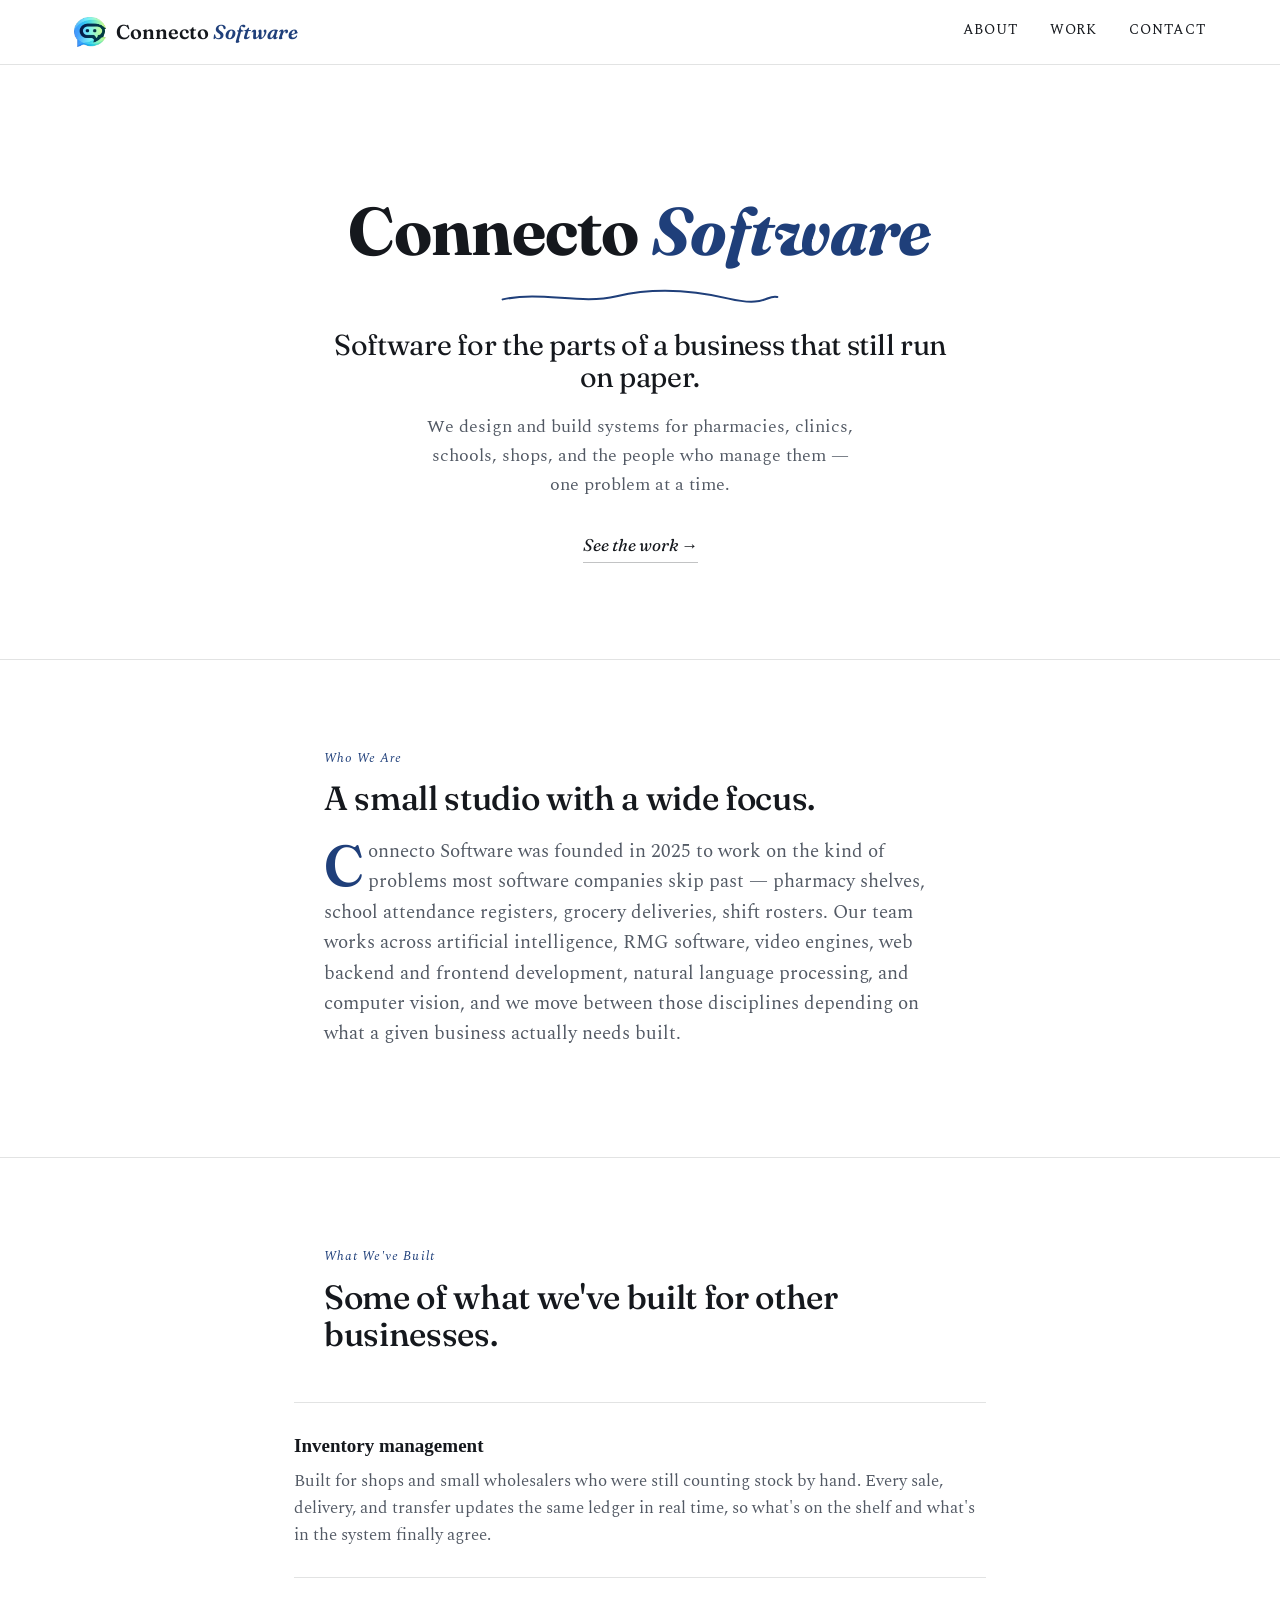
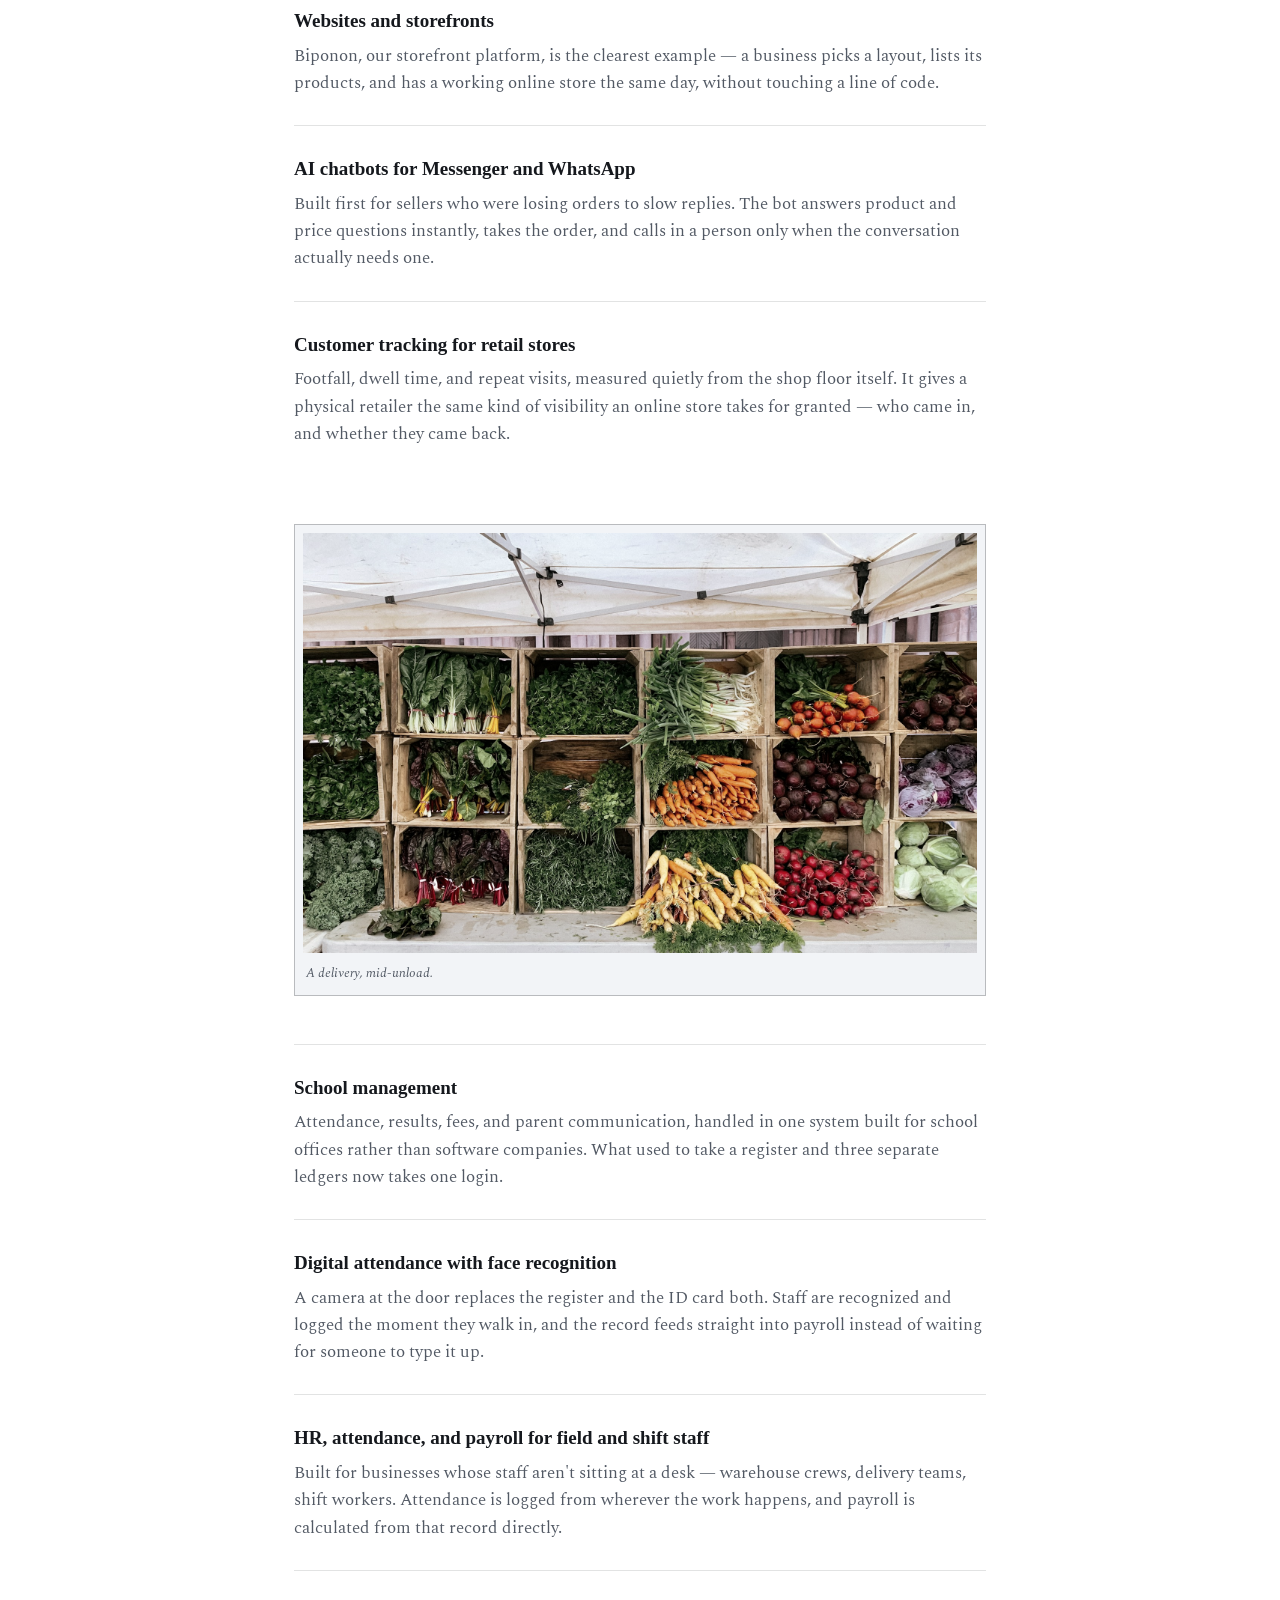
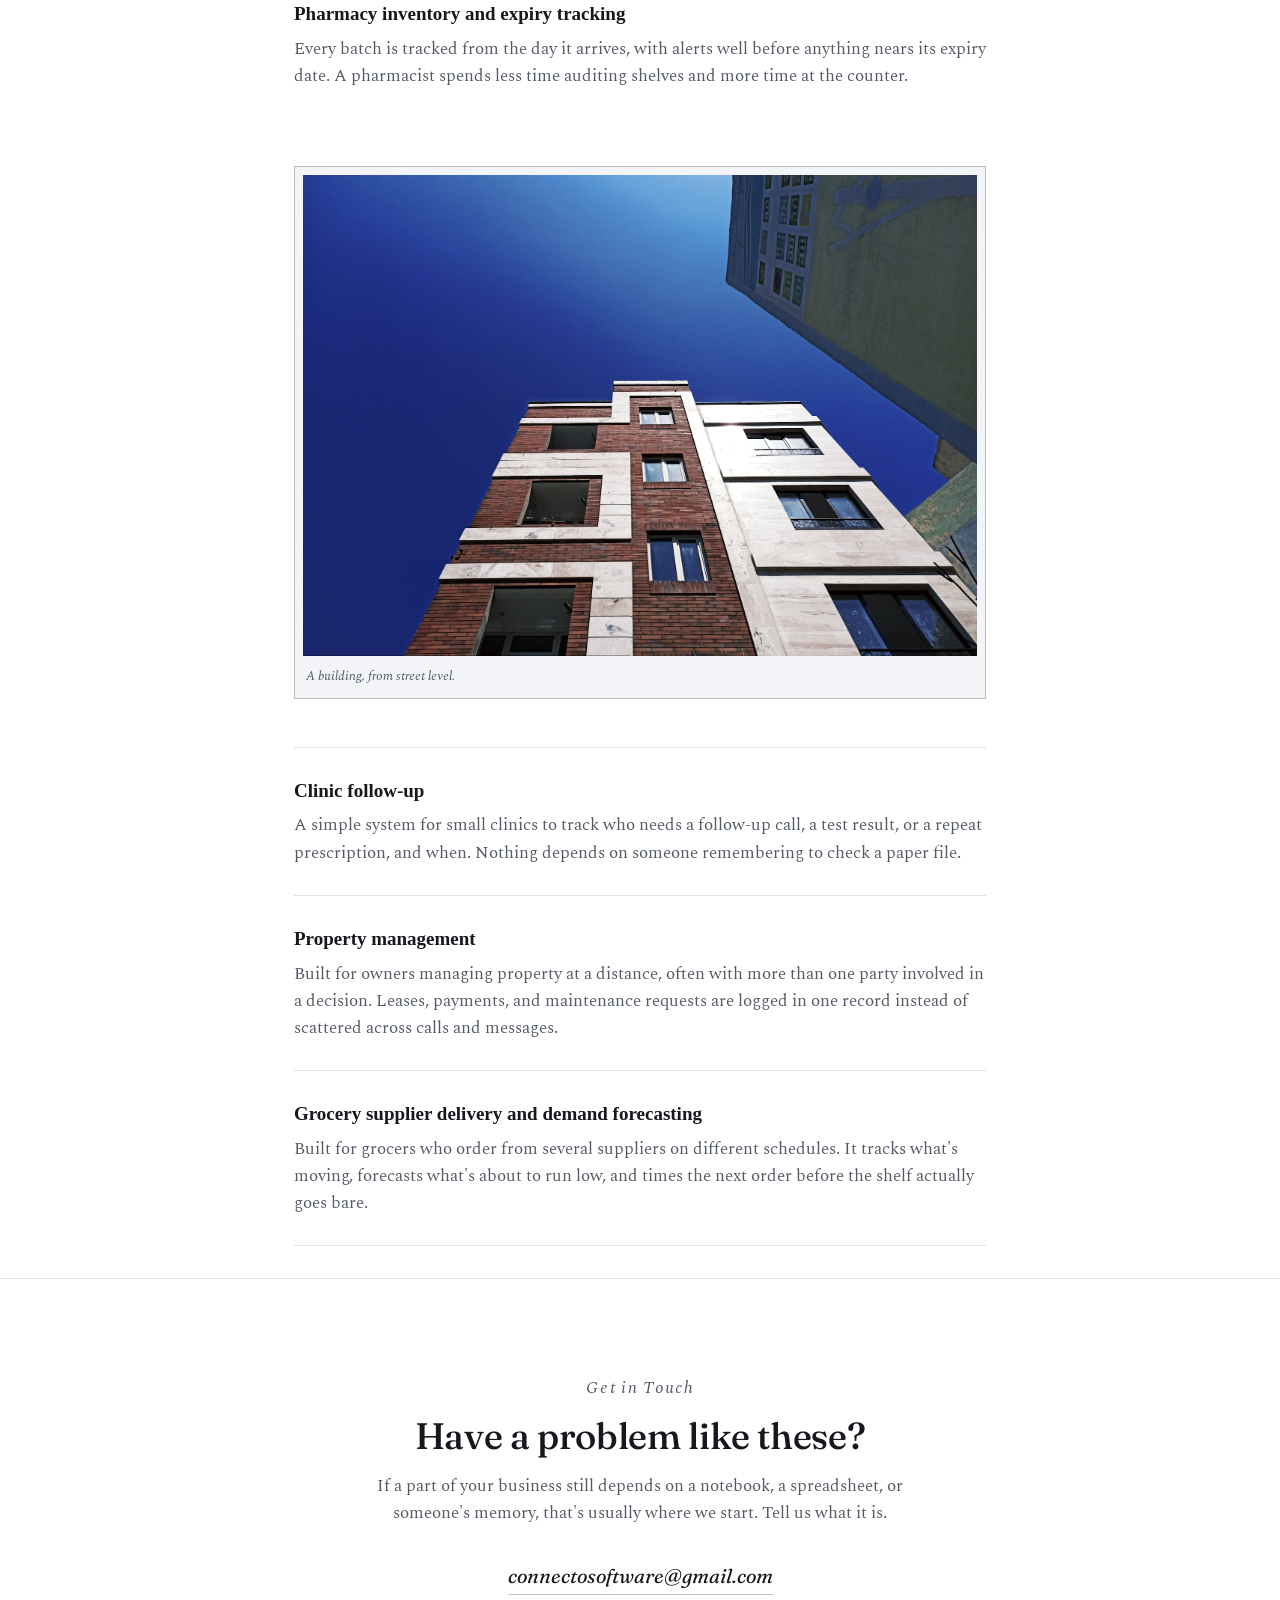
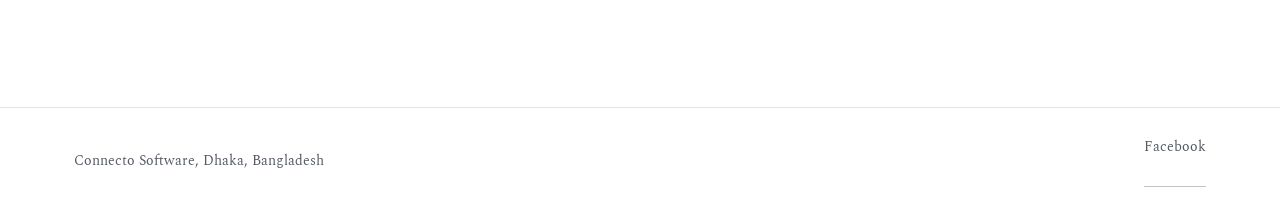
==== commit 00d9b873: "Switch to white/navy palette, restore logo, and make the work list read naturally Co-Authored-By: Cl" ====
--- a/index.html
+++ b/index.html
@@ -7,7 +7,7 @@
 
   <!-- Primary SEO -->
   <title>Connecto Software — Practical Software for Everyday Business Problems</title>
-  <meta name="description" content="Connecto Software is a Dhaka-based studio, founded in 2025, building inventory, attendance, healthcare, property, and retail software for small and growing businesses — plus storefronts and AI chatbots." />
+  <meta name="description" content="Connecto Software is a Dhaka-based studio building inventory, attendance, healthcare, property, and retail software for small and growing businesses — plus storefronts and AI chatbots." />
   <meta name="keywords" content="Connecto Software, Bangladesh software company, inventory management system, school management system, face recognition attendance, retail customer tracking, pharmacy inventory software, clinic follow-up software, property management software, grocery demand forecasting, HR attendance payroll software, AI chatbot, ecommerce storefront, Biponon" />
   <meta name="author" content="Connecto Software" />
   <meta name="robots" content="index, follow, max-image-preview:large" />
@@ -17,7 +17,7 @@
   <meta property="og:type" content="website" />
   <meta property="og:site_name" content="Connecto Software" />
   <meta property="og:title" content="Connecto Software — Practical Software for Everyday Business Problems" />
-  <meta property="og:description" content="A Dhaka-based studio, founded in 2025, building inventory, attendance, healthcare, property, and retail software for small and growing businesses." />
+  <meta property="og:description" content="A Dhaka-based studio building inventory, attendance, healthcare, property, and retail software for small and growing businesses." />
   <meta property="og:url" content="https://www.connectosoftware.com/" />
   <meta property="og:image" content="https://www.connectosoftware.com/assets/logo.png" />
   <meta property="og:locale" content="en_US" />
@@ -25,12 +25,12 @@
   <!-- Twitter -->
   <meta name="twitter:card" content="summary_large_image" />
   <meta name="twitter:title" content="Connecto Software — Practical Software for Everyday Business Problems" />
-  <meta name="twitter:description" content="Inventory, attendance, healthcare, property, and retail software, built one problem at a time since 2025." />
+  <meta name="twitter:description" content="Inventory, attendance, healthcare, property, and retail software, built one problem at a time." />
   <meta name="twitter:image" content="https://www.connectosoftware.com/assets/logo.png" />
 
   <!-- Theme -->
-  <meta name="theme-color" content="#f3ede0" media="(prefers-color-scheme: light)" />
-  <meta name="theme-color" content="#17150f" media="(prefers-color-scheme: dark)" />
+  <meta name="theme-color" content="#ffffff" media="(prefers-color-scheme: light)" />
+  <meta name="theme-color" content="#0b1322" media="(prefers-color-scheme: dark)" />
 
   <!-- Icons -->
   <link rel="icon" type="image/png" sizes="32x32" href="assets/favicon-32x32.png" />
@@ -70,7 +70,7 @@
     "@type": "ItemList",
     "itemListElement": [
       { "@type": "Service", "position": 1, "name": "Inventory Management", "description": "Real-time stock tracking across sales, deliveries, and transfers for shops and small wholesalers.", "provider": { "@type": "Organization", "name": "Connecto Software" } },
-      { "@type": "Service", "position": 2, "name": "Storefronts & Websites", "description": "Ecommerce storefronts for businesses that sell outside a physical counter, including our own platform, Biponon.", "provider": { "@type": "Organization", "name": "Connecto Software" } },
+      { "@type": "Service", "position": 2, "name": "Websites and Storefronts", "description": "Ecommerce storefronts for businesses that sell outside a physical counter, including our own platform, Biponon.", "provider": { "@type": "Organization", "name": "Connecto Software" } },
       { "@type": "Service", "position": 3, "name": "AI Chatbots", "description": "AI chatbots for Messenger and WhatsApp that answer questions, take orders, and escalate to a person when needed.", "provider": { "@type": "Organization", "name": "Connecto Software" } },
       { "@type": "Service", "position": 4, "name": "Retail Customer Tracking", "description": "Footfall, dwell time, and repeat-visit tracking for physical retail stores.", "provider": { "@type": "Organization", "name": "Connecto Software" } },
       { "@type": "Service", "position": 5, "name": "School Management System", "description": "Attendance, results, fees, and parent communication for school administration.", "provider": { "@type": "Organization", "name": "Connecto Software" } },
@@ -86,11 +86,12 @@
 </head>
 <body>
 
-  <div class="grain" aria-hidden="true"></div>
-
   <header class="site-header">
     <div class="header-inner">
-      <a class="wordmark" href="#top">Connecto <em>Software</em></a>
+      <a class="wordmark" href="#top">
+        <img class="wordmark-logo" src="assets/logo_transparent.png" alt="" width="34" height="32" />
+        <span>Connecto <em>Software</em></span>
+      </a>
       <nav class="site-nav" aria-label="Primary">
         <a href="#about">About</a>
         <a href="#work">Work</a>
@@ -106,8 +107,13 @@
 
     <section class="hero" id="hero">
       <div class="hero-inner">
-        <p class="eyebrow reveal">Connecto Software &middot; Founded 2025</p>
-        <h1 class="reveal">Software for the parts of a business that still run on paper.</h1>
+        <p class="hero-name">
+          <span class="hero-name-text">Connecto <em>Software</em></span>
+          <svg class="hero-mark" viewBox="0 0 300 20" preserveAspectRatio="none" aria-hidden="true">
+            <path d="M3 13 C 45 2, 85 20, 125 9 S 205 1, 245 12 S 285 7, 297 10" />
+          </svg>
+        </p>
+        <h1 class="hero-tag reveal">Software for the parts of a business that still run on paper.</h1>
         <p class="hero-sub reveal">We design and build systems for pharmacies, clinics, schools, shops, and the people who manage them — one problem at a time.</p>
         <a class="hero-link reveal" href="#work">See the work <span aria-hidden="true">&rarr;</span></a>
       </div>
@@ -116,149 +122,82 @@
     <section class="about" id="about">
       <div class="about-inner">
         <p class="eyebrow reveal">Who We Are</p>
-        <h2 class="reveal">A small studio, formed in 2025.</h2>
+        <h2 class="reveal">A small studio with a wide focus.</h2>
         <p class="about-body reveal">Connecto Software was founded in 2025 to work on the kind of problems most software companies skip past — pharmacy shelves, school attendance registers, grocery deliveries, shift rosters. Our team works across artificial intelligence, RMG software, video engines, web backend and frontend development, natural language processing, and computer vision, and we move between those disciplines depending on what a given business actually needs built.</p>
       </div>
     </section>
 
     <section class="work" id="work">
       <div class="work-intro">
-        <p class="eyebrow reveal">Selected Work</p>
-        <h2 class="reveal">Eleven problems, each built to fit the business that had it.</h2>
+        <p class="eyebrow reveal">What We've Built</p>
+        <h2 class="reveal">Some of what we've built for other businesses.</h2>
       </div>
 
       <div class="work-list">
 
-        <article class="work-row reveal" id="inventory">
-          <div class="work-media">
-            <img src="assets/services/inventory.jpg" alt="A long aisle of empty shelving inside a warehouse" loading="lazy" width="1800" height="2698" />
-            <p class="work-caption">Warehouse floor, mid-count.</p>
-          </div>
-          <div class="work-copy">
-            <p class="work-index"><span>I.</span> Inventory</p>
-            <h3>Stock, tracked without the spreadsheet</h3>
-            <p>Built for shops and small wholesalers who were still counting stock by hand. Every sale, delivery, and transfer updates the same ledger in real time, so what's on the shelf and what's in the system finally agree.</p>
-          </div>
-        </article>
-
-        <article class="work-row reverse reveal" id="website">
-          <div class="work-media">
-            <img src="assets/services/website.jpg" alt="A laptop open on a desk showing a website layout alongside lines of code" loading="lazy" width="1800" height="1198" />
-            <p class="work-caption">A storefront, mid-build.</p>
-          </div>
-          <div class="work-copy">
-            <p class="work-index"><span>II.</span> Web</p>
-            <h3>A shop window that works while you sleep</h3>
-            <p>Biponon, our storefront platform, is the clearest example — a business picks a layout, lists its products, and has a working online store the same day, without touching a line of code.</p>
-          </div>
-        </article>
-
-        <article class="work-row reveal" id="chatbots">
-          <div class="work-media">
-            <img src="assets/services/chatbot.jpg" alt="Close view of two hands holding a phone and typing a message" loading="lazy" width="1800" height="1200" />
-            <p class="work-caption">A conversation, mid-reply.</p>
-          </div>
-          <div class="work-copy">
-            <p class="work-index"><span>III.</span> Conversational AI</p>
-            <h3>A reply before the customer puts their phone down</h3>
-            <p>Built first for Messenger and WhatsApp sellers who were losing orders to slow replies. The bot answers product and price questions instantly, takes the order, and calls in a person only when the conversation actually needs one.</p>
-          </div>
-        </article>
-
-        <article class="work-row reverse reveal" id="retail">
-          <div class="work-media">
-            <img src="assets/services/retail.jpg" alt="A wide overhead view of a busy retail store floor with customers browsing" loading="lazy" width="1800" height="2700" />
-            <p class="work-caption">A retail floor, mid-afternoon.</p>
-          </div>
-          <div class="work-copy">
-            <p class="work-index"><span>IV.</span> Retail Analytics</p>
-            <h3>Knowing who walked in, not just what sold</h3>
-            <p>Footfall, dwell time, and repeat visits, measured quietly from the shop floor itself. It gives a physical retailer the same kind of visibility an online store takes for granted — who came in, and whether they came back.</p>
-          </div>
-        </article>
-
-        <article class="work-row reveal" id="school">
-          <div class="work-media">
-            <img src="assets/services/school.jpg" alt="A teacher standing before a row of students seated at classroom desks" loading="lazy" width="1800" height="1013" />
-            <p class="work-caption">A classroom, mid-lesson.</p>
-          </div>
-          <div class="work-copy">
-            <p class="work-index"><span>V.</span> Education</p>
-            <h3>The administrative half of running a school</h3>
-            <p>Attendance, results, fees, and parent communication, handled in one system built for school offices rather than software companies. What used to take a register and three separate ledgers now takes one login.</p>
-          </div>
-        </article>
-
-        <article class="work-row reverse reveal" id="attendance">
-          <div class="work-media">
-            <img src="assets/services/attendance.jpg" alt="A security camera mounted on an exterior wall" loading="lazy" width="1800" height="1200" />
-            <p class="work-caption">An entrance, under watch.</p>
-          </div>
-          <div class="work-copy">
-            <p class="work-index"><span>VI.</span> Access &amp; Attendance</p>
-            <h3>Clocking in without the queue or the card</h3>
-            <p>A camera at the door replaces the register and the ID card both. Staff are recognized and logged the moment they walk in, and the record feeds straight into payroll instead of waiting for someone to type it up.</p>
-          </div>
-        </article>
-
-        <article class="work-row reveal" id="hr">
-          <div class="work-media">
-            <img src="assets/services/hr.jpg" alt="A warehouse worker in a hard hat checking a box on a shelf" loading="lazy" width="1800" height="1013" />
-            <p class="work-caption">A shift, mid-check.</p>
-          </div>
-          <div class="work-copy">
-            <p class="work-index"><span>VII.</span> Workforce &amp; Payroll</p>
-            <h3>Payroll that doesn't depend on a paper timesheet</h3>
-            <p>Built for businesses whose staff aren't sitting at a desk — warehouse crews, delivery teams, shift workers. Attendance is logged from wherever the work happens, and payroll is calculated from that record directly.</p>
-          </div>
-        </article>
-
-        <article class="work-row reverse reveal" id="pharmacy">
-          <div class="work-media">
-            <img src="assets/services/pharmacy.jpg" alt="A pharmacist reaching for a labelled medicine box on a shelf" loading="lazy" width="1800" height="1200" />
-            <p class="work-caption">A dispensary, mid-shelf.</p>
-          </div>
-          <div class="work-copy">
-            <p class="work-index"><span>VIII.</span> Pharmacy</p>
-            <h3>Nothing expires quietly on the shelf anymore</h3>
-            <p>Every batch is tracked from the day it arrives, with alerts well before anything nears its expiry date. A pharmacist spends less time auditing shelves and more time at the counter.</p>
-          </div>
-        </article>
-
-        <article class="work-row reveal" id="clinic">
-          <div class="work-media">
-            <img src="assets/services/clinic.jpg" alt="A doctor in a white coat talking with a patient across a desk" loading="lazy" width="1800" height="1013" />
-            <p class="work-caption">A consultation, mid-note.</p>
-          </div>
-          <div class="work-copy">
-            <p class="work-index"><span>IX.</span> Healthcare</p>
-            <h3>Patients who don't fall through the cracks</h3>
-            <p>A simple system for small clinics to track who needs a follow-up call, a test result, or a repeat prescription, and when. Nothing depends on someone remembering to check a paper file.</p>
-          </div>
-        </article>
-
-        <article class="work-row reverse reveal" id="property">
-          <div class="work-media">
-            <img src="assets/services/property.jpg" alt="A low-angle view looking up at a residential apartment building" loading="lazy" width="1800" height="1285" />
-            <p class="work-caption">A building, from street level.</p>
-          </div>
-          <div class="work-copy">
-            <p class="work-index"><span>X.</span> Property</p>
-            <h3>Running property you can't visit every week</h3>
-            <p>Built for owners managing property at a distance, often with more than one party involved in a decision. Leases, payments, and maintenance requests are logged in one record instead of scattered across calls and messages.</p>
-          </div>
-        </article>
-
-        <article class="work-row reveal" id="grocery">
-          <div class="work-media">
-            <img src="assets/services/grocery.jpg" alt="Wooden crates of fresh vegetables arranged on a market stall" loading="lazy" width="1800" height="1122" />
-            <p class="work-caption">A delivery, mid-unload.</p>
-          </div>
-          <div class="work-copy">
-            <p class="work-index"><span>XI.</span> Supply &amp; Forecasting</p>
-            <h3>Ordering stock before you run short, not after</h3>
-            <p>Built for grocers who order from several suppliers on different schedules. It tracks what's moving, forecasts what's about to run low, and times the next order before the shelf actually goes bare.</p>
-          </div>
+        <article class="work-item reveal" id="inventory">
+          <p class="work-name">Inventory management</p>
+          <p class="work-desc">Built for shops and small wholesalers who were still counting stock by hand. Every sale, delivery, and transfer updates the same ledger in real time, so what's on the shelf and what's in the system finally agree.</p>
+        </article>
+
+        <article class="work-item reveal" id="website">
+          <p class="work-name">Websites and storefronts</p>
+          <p class="work-desc">Biponon, our storefront platform, is the clearest example — a business picks a layout, lists its products, and has a working online store the same day, without touching a line of code.</p>
+        </article>
+
+        <article class="work-item reveal" id="chatbots">
+          <p class="work-name">AI chatbots for Messenger and WhatsApp</p>
+          <p class="work-desc">Built first for sellers who were losing orders to slow replies. The bot answers product and price questions instantly, takes the order, and calls in a person only when the conversation actually needs one.</p>
+        </article>
+
+        <article class="work-item reveal" id="retail">
+          <p class="work-name">Customer tracking for retail stores</p>
+          <p class="work-desc">Footfall, dwell time, and repeat visits, measured quietly from the shop floor itself. It gives a physical retailer the same kind of visibility an online store takes for granted — who came in, and whether they came back.</p>
+        </article>
+
+        <figure class="work-figure reveal">
+          <img src="assets/services/grocery.jpg" alt="Wooden crates of fresh vegetables arranged in a grid on a market stall" loading="lazy" width="1800" height="1122" />
+          <figcaption>A delivery, mid-unload.</figcaption>
+        </figure>
+
+        <article class="work-item reveal" id="school">
+          <p class="work-name">School management</p>
+          <p class="work-desc">Attendance, results, fees, and parent communication, handled in one system built for school offices rather than software companies. What used to take a register and three separate ledgers now takes one login.</p>
+        </article>
+
+        <article class="work-item reveal" id="attendance">
+          <p class="work-name">Digital attendance with face recognition</p>
+          <p class="work-desc">A camera at the door replaces the register and the ID card both. Staff are recognized and logged the moment they walk in, and the record feeds straight into payroll instead of waiting for someone to type it up.</p>
+        </article>
+
+        <article class="work-item reveal" id="hr">
+          <p class="work-name">HR, attendance, and payroll for field and shift staff</p>
+          <p class="work-desc">Built for businesses whose staff aren't sitting at a desk — warehouse crews, delivery teams, shift workers. Attendance is logged from wherever the work happens, and payroll is calculated from that record directly.</p>
+        </article>
+
+        <article class="work-item reveal" id="pharmacy">
+          <p class="work-name">Pharmacy inventory and expiry tracking</p>
+          <p class="work-desc">Every batch is tracked from the day it arrives, with alerts well before anything nears its expiry date. A pharmacist spends less time auditing shelves and more time at the counter.</p>
+        </article>
+
+        <figure class="work-figure reveal">
+          <img src="assets/services/property.jpg" alt="A low-angle view looking up at a residential apartment building against a deep blue sky" loading="lazy" width="1800" height="1285" />
+          <figcaption>A building, from street level.</figcaption>
+        </figure>
+
+        <article class="work-item reveal" id="clinic">
+          <p class="work-name">Clinic follow-up</p>
+          <p class="work-desc">A simple system for small clinics to track who needs a follow-up call, a test result, or a repeat prescription, and when. Nothing depends on someone remembering to check a paper file.</p>
+        </article>
+
+        <article class="work-item reveal" id="property">
+          <p class="work-name">Property management</p>
+          <p class="work-desc">Built for owners managing property at a distance, often with more than one party involved in a decision. Leases, payments, and maintenance requests are logged in one record instead of scattered across calls and messages.</p>
+        </article>
+
+        <article class="work-item reveal" id="grocery">
+          <p class="work-name">Grocery supplier delivery and demand forecasting</p>
+          <p class="work-desc">Built for grocers who order from several suppliers on different schedules. It tracks what's moving, forecasts what's about to run low, and times the next order before the shelf actually goes bare.</p>
         </article>
 
       </div>
@@ -277,7 +216,7 @@
 
   <footer class="site-footer">
     <div class="footer-inner">
-      <p>Connecto Software, founded 2025 &middot; Dhaka, Bangladesh</p>
+      <p>Connecto Software, Dhaka, Bangladesh</p>
       <a href="https://www.facebook.com/ConnectoSoftware" target="_blank" rel="noopener">Facebook</a>
     </div>
   </footer>
--- a/styles.css
+++ b/styles.css
@@ -1,18 +1,18 @@
 /* ============================================================
-   Connecto Software — vintage editorial design system
-   Paper, serif type, hairline rules. No gradients, no glass,
-   no glow. Animation is limited to a single fade-up on scroll.
+   Connecto Software — modern editorial design system
+   White or deep navy. Serif type, hairline rules. No gradients,
+   no glass, no paper texture. Animation is limited to the hero
+   name and a single fade-up as sections enter view.
    ============================================================ */
 
 :root {
-  --paper: #f3ede0;
-  --paper-deep: #e9e0cc;
-  --ink: #221f1a;
-  --ink-soft: #554d3f;
-  --rule: rgba(34, 31, 26, 0.16);
-  --rule-strong: rgba(34, 31, 26, 0.3);
-  --accent: #7a3327;
-  --brass: #9c7c4d;
+  --paper: #ffffff;
+  --paper-deep: #f2f4f7;
+  --ink: #15181d;
+  --ink-soft: #525964;
+  --rule: rgba(21, 24, 29, 0.12);
+  --rule-strong: rgba(21, 24, 29, 0.26);
+  --accent: #1f3f7a;
 
   --serif-display: "Fraunces", Georgia, serif;
   --serif-body: "Spectral", Georgia, serif;
@@ -25,25 +25,23 @@
 
 @media (prefers-color-scheme: dark) {
   :root:not([data-theme="light"]) {
-    --paper: #17140e;
-    --paper-deep: #1e1a12;
-    --ink: #ece4d2;
-    --ink-soft: #c3b79e;
-    --rule: rgba(236, 228, 210, 0.16);
-    --rule-strong: rgba(236, 228, 210, 0.32);
-    --accent: #d99a7f;
-    --brass: #cbaa6e;
+    --paper: #0b1322;
+    --paper-deep: #111b2e;
+    --ink: #eef1f6;
+    --ink-soft: #a6b1c4;
+    --rule: rgba(238, 241, 246, 0.14);
+    --rule-strong: rgba(238, 241, 246, 0.28);
+    --accent: #7fa6f2;
   }
 }
 :root[data-theme="dark"] {
-  --paper: #17140e;
-  --paper-deep: #1e1a12;
-  --ink: #ece4d2;
-  --ink-soft: #c3b79e;
-  --rule: rgba(236, 228, 210, 0.16);
-  --rule-strong: rgba(236, 228, 210, 0.32);
-  --accent: #d99a7f;
-  --brass: #cbaa6e;
+  --paper: #0b1322;
+  --paper-deep: #111b2e;
+  --ink: #eef1f6;
+  --ink-soft: #a6b1c4;
+  --rule: rgba(238, 241, 246, 0.14);
+  --rule-strong: rgba(238, 241, 246, 0.28);
+  --accent: #7fa6f2;
 }
 
 * { box-sizing: border-box; }
@@ -65,25 +63,11 @@
 
 img { max-width: 100%; display: block; }
 
-a {
-  color: inherit;
-  text-decoration: none;
-}
-
-/* Paper grain — static, not animated */
-.grain {
-  position: fixed;
-  inset: 0;
-  z-index: 1;
-  pointer-events: none;
-  opacity: 0.045;
-  mix-blend-mode: multiply;
-  background-image: url("data:image/svg+xml,%3Csvg xmlns='http://www.w3.org/2000/svg' width='180' height='180'%3E%3Cfilter id='n'%3E%3CfeTurbulence type='fractalNoise' baseFrequency='0.85' numOctaves='2' stitchTiles='stitch'/%3E%3C/filter%3E%3Crect width='100%25' height='100%25' filter='url(%23n)'/%3E%3C/svg%3E");
-}
+a { color: inherit; text-decoration: none; }
 
 .container { max-width: var(--max-width); margin: 0 auto; padding: 0 var(--gutter); }
 
-/* === Reveal-on-scroll (the one animation on this page) === */
+/* === Reveal-on-scroll === */
 .reveal {
   opacity: 0;
   transform: translateY(16px);
@@ -94,7 +78,6 @@
   .reveal { transition: none; opacity: 1; transform: none; }
 }
 
-/* === Eyebrow / small caps label === */
 .eyebrow {
   font-family: var(--serif-body);
   font-style: italic;
@@ -104,7 +87,7 @@
   margin: 0 0 0.75rem;
 }
 
-h1, h2, h3 {
+h1, h2 {
   font-family: var(--serif-display);
   font-weight: 500;
   line-height: 1.12;
@@ -117,7 +100,7 @@
   position: sticky;
   top: 0;
   z-index: 20;
-  background: color-mix(in srgb, var(--paper) 88%, transparent);
+  background: color-mix(in srgb, var(--paper) 90%, transparent);
   backdrop-filter: blur(6px);
   border-bottom: 1px solid var(--rule);
 }
@@ -130,16 +113,17 @@
   justify-content: space-between;
 }
 .wordmark {
+  display: inline-flex;
+  align-items: center;
+  gap: 0.6rem;
   font-family: var(--serif-display);
   font-size: 1.25rem;
-  font-weight: 500;
-}
+  font-weight: 600;
+}
+.wordmark-logo { width: 32px; height: auto; }
 .wordmark em { font-style: italic; color: var(--accent); }
 
-.site-nav {
-  display: none;
-  gap: 2rem;
-}
+.site-nav { display: none; gap: 2rem; }
 .site-nav a {
   font-size: 0.875rem;
   letter-spacing: 0.06em;
@@ -201,16 +185,56 @@
 }
 
 /* === Hero === */
-.hero {
-  position: relative;
-  z-index: 2;
-  padding: 7rem 0 6rem;
-  border-bottom: 1px solid var(--rule);
-}
+.hero { padding: 7rem 0 6rem; border-bottom: 1px solid var(--rule); }
 .hero-inner { max-width: 760px; margin: 0 auto; padding: 0 var(--gutter); text-align: center; }
-.hero h1 {
-  font-size: clamp(2.1rem, 5vw, 3.4rem);
-  font-optical-sizing: auto;
+
+.hero-name { margin: 0 0 1.5rem; }
+.hero-name-text {
+  display: inline-block;
+  font-family: var(--serif-display);
+  font-weight: 700;
+  font-size: clamp(2.4rem, 7vw, 4.2rem);
+  letter-spacing: -0.01em;
+  opacity: 0;
+  transform: translateY(14px);
+  animation: heroNameIn 1s var(--ease) 0.1s both;
+}
+.hero-name-text em { font-style: italic; color: var(--accent); }
+
+.hero-mark {
+  display: block;
+  width: min(280px, 70%);
+  height: 16px;
+  margin: 0.25rem auto 0;
+  overflow: visible;
+}
+.hero-mark path {
+  fill: none;
+  stroke: var(--accent);
+  stroke-width: 2.5;
+  stroke-linecap: round;
+  stroke-dasharray: 360;
+  stroke-dashoffset: 360;
+  animation: heroMarkDraw 0.9s var(--ease) 0.6s forwards;
+}
+
+@keyframes heroNameIn {
+  from { opacity: 0; transform: translateY(14px); }
+  to { opacity: 1; transform: translateY(0); }
+}
+@keyframes heroMarkDraw {
+  to { stroke-dashoffset: 0; }
+}
+@media (prefers-reduced-motion: reduce) {
+  .hero-name-text { animation: none; opacity: 1; transform: none; }
+  .hero-mark path { animation: none; stroke-dashoffset: 0; }
+}
+
+.hero-tag {
+  font-size: clamp(1.4rem, 3vw, 1.8rem);
+  font-weight: 400;
+  max-width: 34ch;
+  margin: 0 auto 1.25rem;
 }
 .hero-sub {
   font-size: 1.125rem;
@@ -230,7 +254,7 @@
 .hero-link:hover { border-color: var(--accent); color: var(--accent); }
 
 /* === About === */
-.about { position: relative; z-index: 2; padding: 5.5rem 0; border-bottom: 1px solid var(--rule); }
+.about { padding: 5.5rem 0; border-bottom: 1px solid var(--rule); }
 .about-inner { max-width: 680px; margin: 0 auto; padding: 0 var(--gutter); }
 .about h2 { font-size: clamp(1.6rem, 3.4vw, 2.1rem); }
 .about-body { font-size: 1.1875rem; color: var(--ink-soft); }
@@ -241,70 +265,48 @@
   line-height: 0.8;
   padding: 0.1em 0.08em 0 0;
   color: var(--accent);
-  font-weight: 500;
+  font-weight: 600;
 }
 
 /* === Work section === */
-.work { position: relative; z-index: 2; padding: 5.5rem 0 2rem; }
-.work-intro { max-width: 680px; margin: 0 auto 4rem; padding: 0 var(--gutter); }
+.work { padding: 5.5rem 0 2rem; }
+.work-intro { max-width: 680px; margin: 0 auto 3rem; padding: 0 var(--gutter); }
 .work-intro h2 { font-size: clamp(1.6rem, 3.4vw, 2.1rem); }
 
-.work-list { max-width: var(--max-width); margin: 0 auto; padding: 0 var(--gutter); }
-
-.work-row {
-  display: grid;
-  grid-template-columns: 1fr;
-  gap: 2rem;
-  align-items: center;
-  padding: 3rem 0;
-  border-top: 1px solid var(--rule);
-}
-.work-row:last-child { border-bottom: 1px solid var(--rule); }
-
-.work-media {
+.work-list { max-width: 740px; margin: 0 auto; padding: 0 var(--gutter); }
+
+.work-item { padding: 1.75rem 0; border-top: 1px solid var(--rule); }
+.work-item:last-of-type { border-bottom: 1px solid var(--rule); }
+
+.work-name {
+  font-family: var(--serif-body);
+  font-weight: 600;
+  font-size: 1.1875rem;
+  margin: 0 0 0.4rem;
+}
+.work-desc { color: var(--ink-soft); margin: 0; }
+
+.work-figure {
+  margin: 3rem auto;
+  max-width: 900px;
   border: 1px solid var(--rule-strong);
   background: var(--paper-deep);
   padding: 0.5rem;
 }
-.work-media img {
+.work-figure img {
   width: 100%;
   height: auto;
-  filter: grayscale(55%) sepia(14%) contrast(1.03) brightness(1.01);
-}
-.work-caption {
+  filter: grayscale(35%) contrast(1.02) brightness(1.01);
+}
+.work-figure figcaption {
   margin: 0.6rem 0.2rem 0.2rem;
   font-style: italic;
   font-size: 0.8125rem;
   color: var(--ink-soft);
 }
 
-.work-index {
-  margin: 0 0 0.5rem;
-  font-size: 0.8125rem;
-  letter-spacing: 0.08em;
-  text-transform: uppercase;
-  color: var(--ink-soft);
-}
-.work-index span {
-  font-family: var(--serif-display);
-  font-style: italic;
-  color: var(--accent);
-  letter-spacing: 0;
-  text-transform: none;
-  margin-right: 0.35em;
-}
-.work-copy h3 { font-size: clamp(1.3rem, 2.6vw, 1.6rem); }
-.work-copy p:not(.work-index) { color: var(--ink-soft); margin: 0; }
-
-@media (min-width: 860px) {
-  .work-row { grid-template-columns: 5fr 7fr; gap: 4rem; }
-  .work-row.reverse { grid-template-columns: 7fr 5fr; }
-  .work-row.reverse .work-media { order: 2; }
-  .work-row.reverse .work-copy { order: 1; }
-}
-
 /* === Contact === */
-.contact { position: relative; z-index: 2; padding: 6rem 0 7rem; border-top: 1px solid var(--rule); text-align: center; }
+.contact { padding: 6rem 0 7rem; border-top: 1px solid var(--rule); text-align: center; }
 .contact-inner { max-width: 600px; margin: 0 auto; padding: 0 var(--gutter); }
 .contact h2 { font-size: clamp(1.7rem, 3.6vw, 2.3rem); }
 .contact p { color: var(--ink-soft); font-size: 1.0625rem; }
@@ -321,11 +323,7 @@
 .contact-email:hover { border-color: var(--accent); color: var(--accent); }
 
 /* === Footer === */
-.site-footer {
-  position: relative;
-  z-index: 2;
-  border-top: 1px solid var(--rule);
-}
+.site-footer { border-top: 1px solid var(--rule); }
 .footer-inner {
   max-width: var(--max-width);
   margin: 0 auto;
@@ -344,5 +342,5 @@
 @media (max-width: 480px) {
   .hero { padding: 5rem 0 4rem; }
   .about, .work { padding: 4rem 0; }
-  .work-row { padding: 2.25rem 0; }
-}
+  .work-item { padding: 1.5rem 0; }
+}
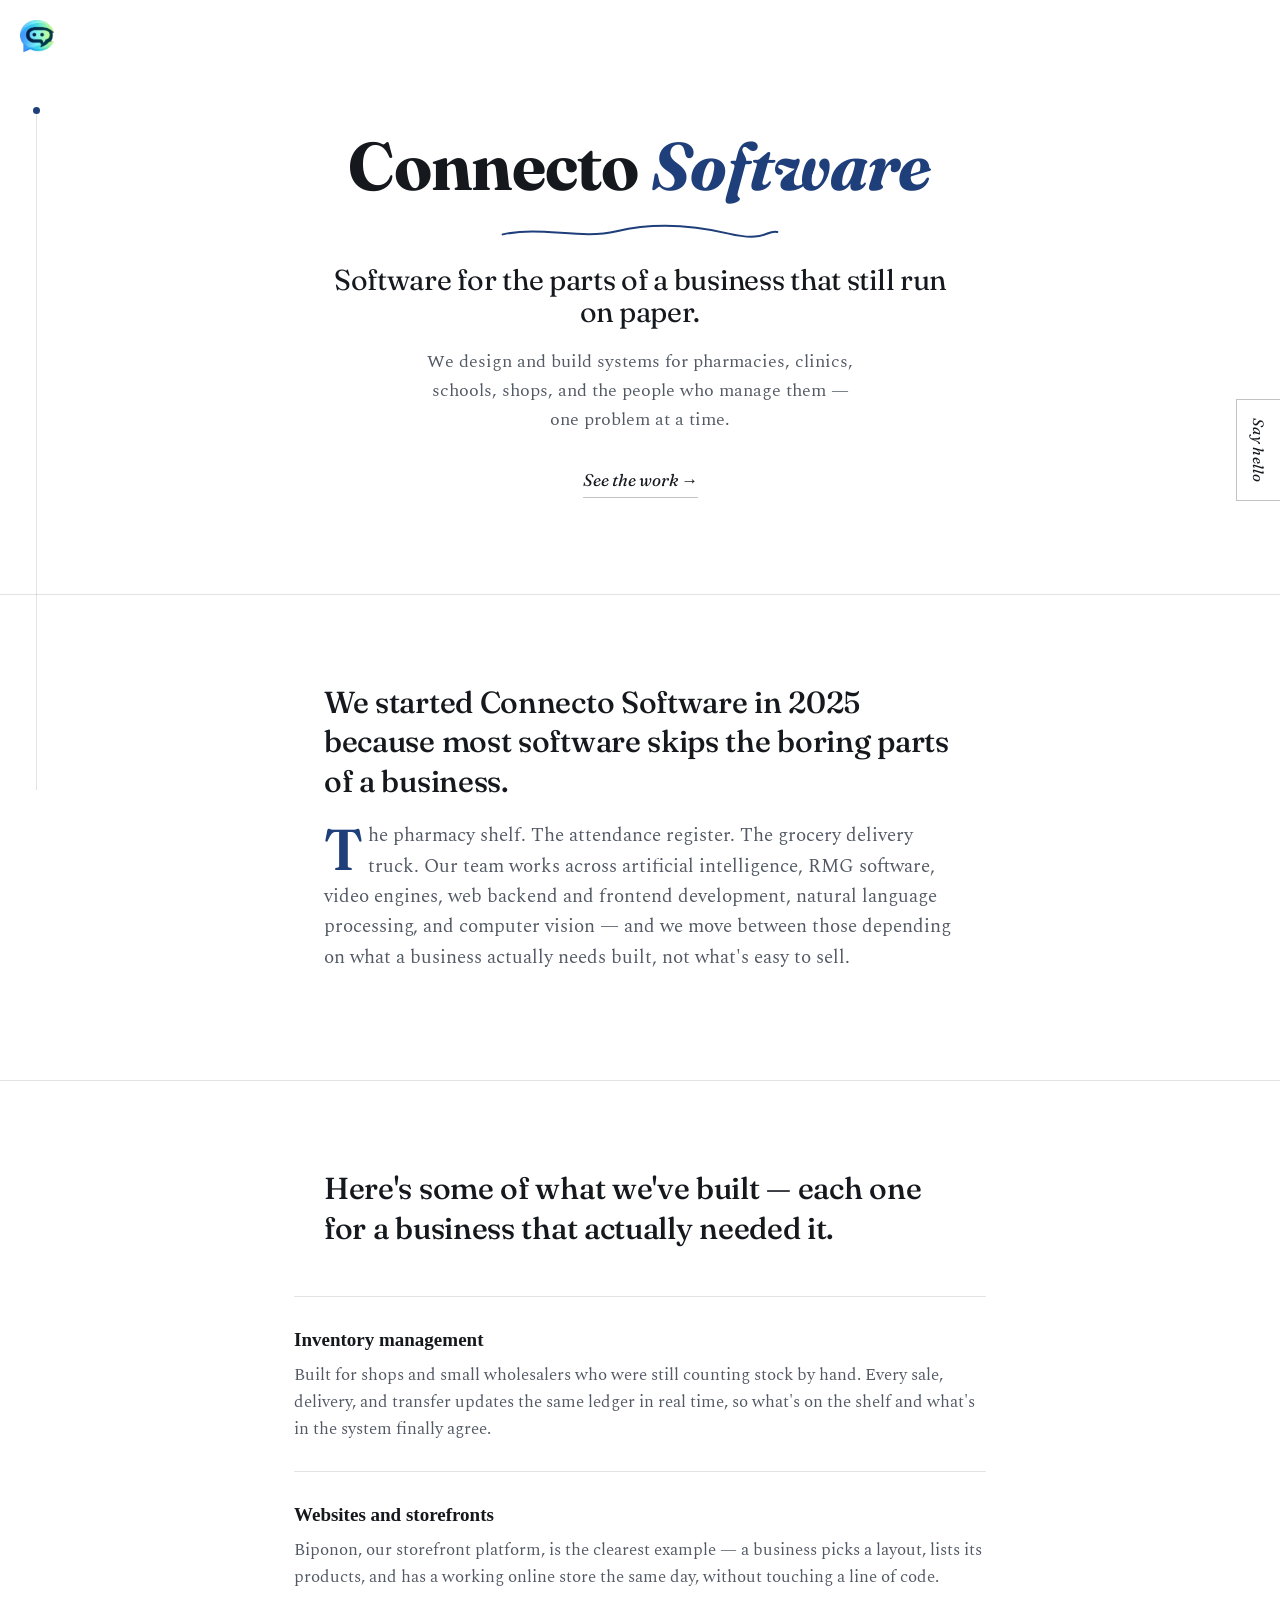
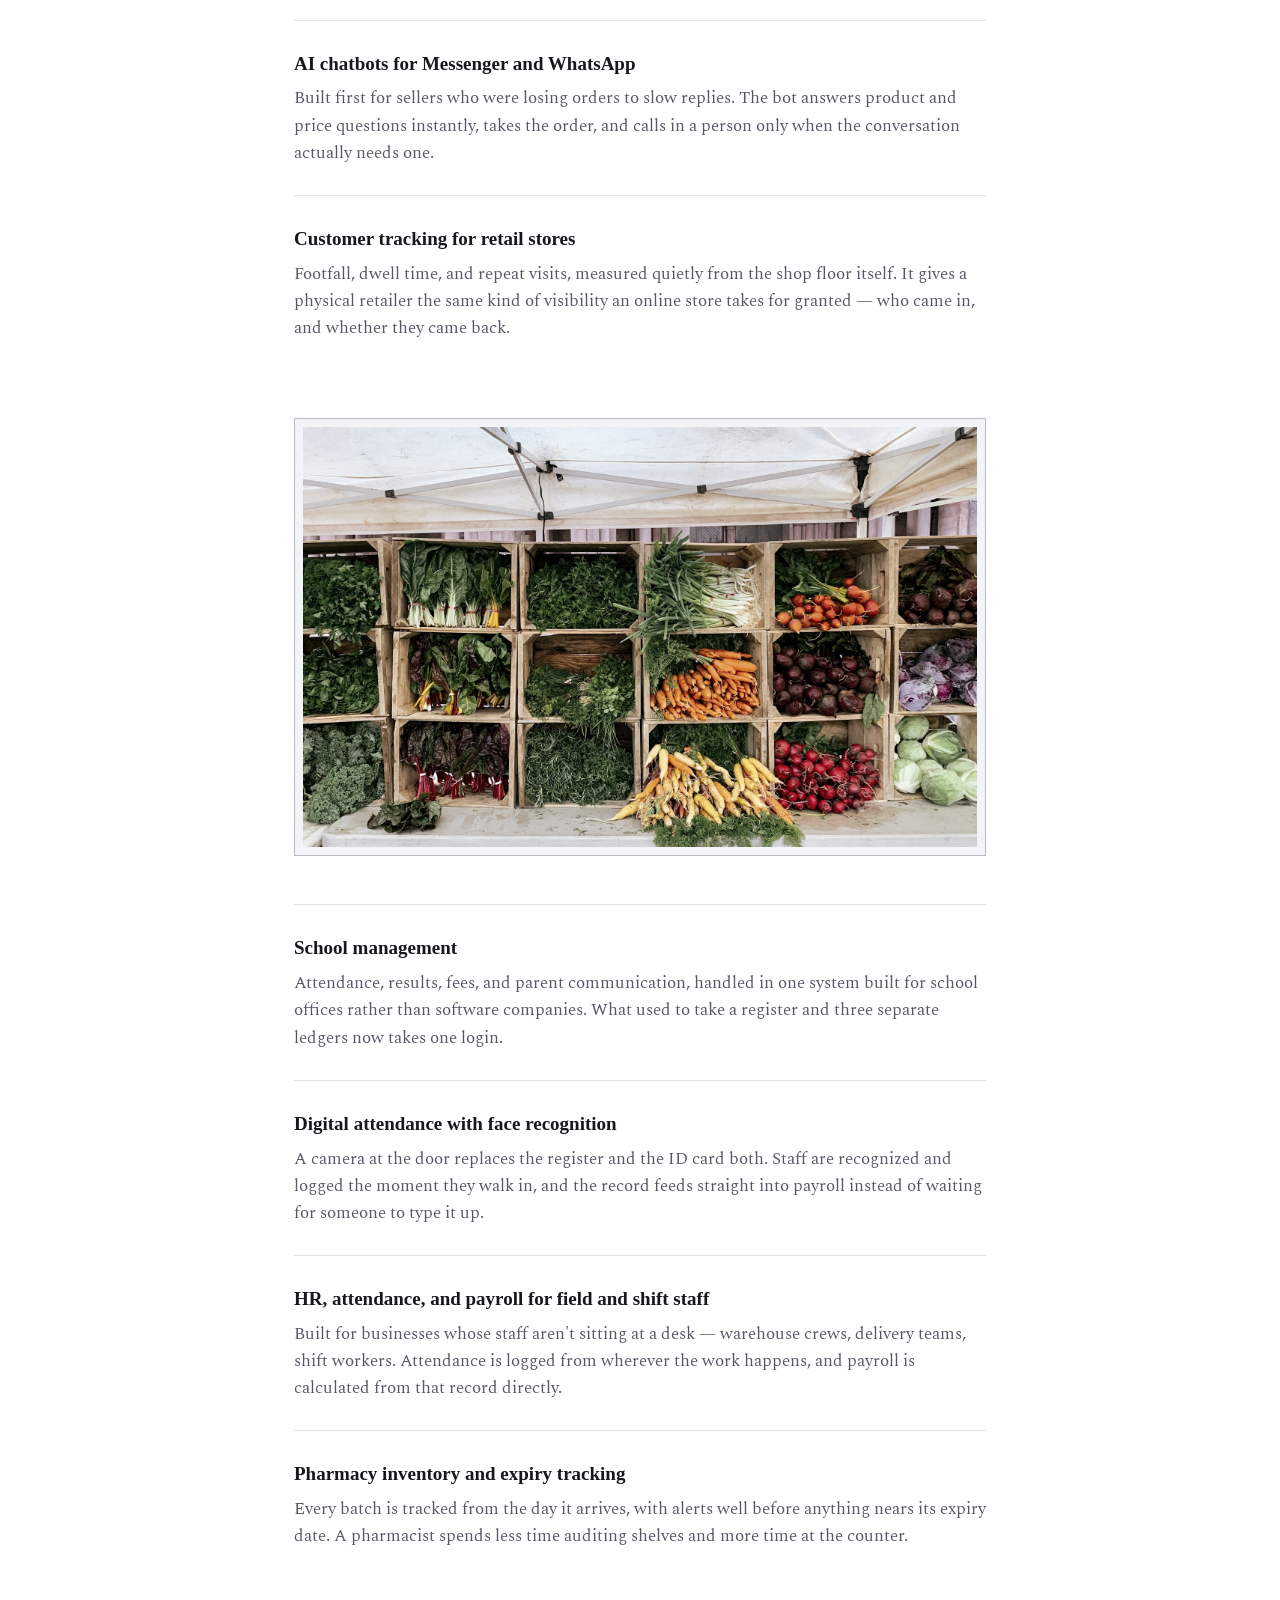
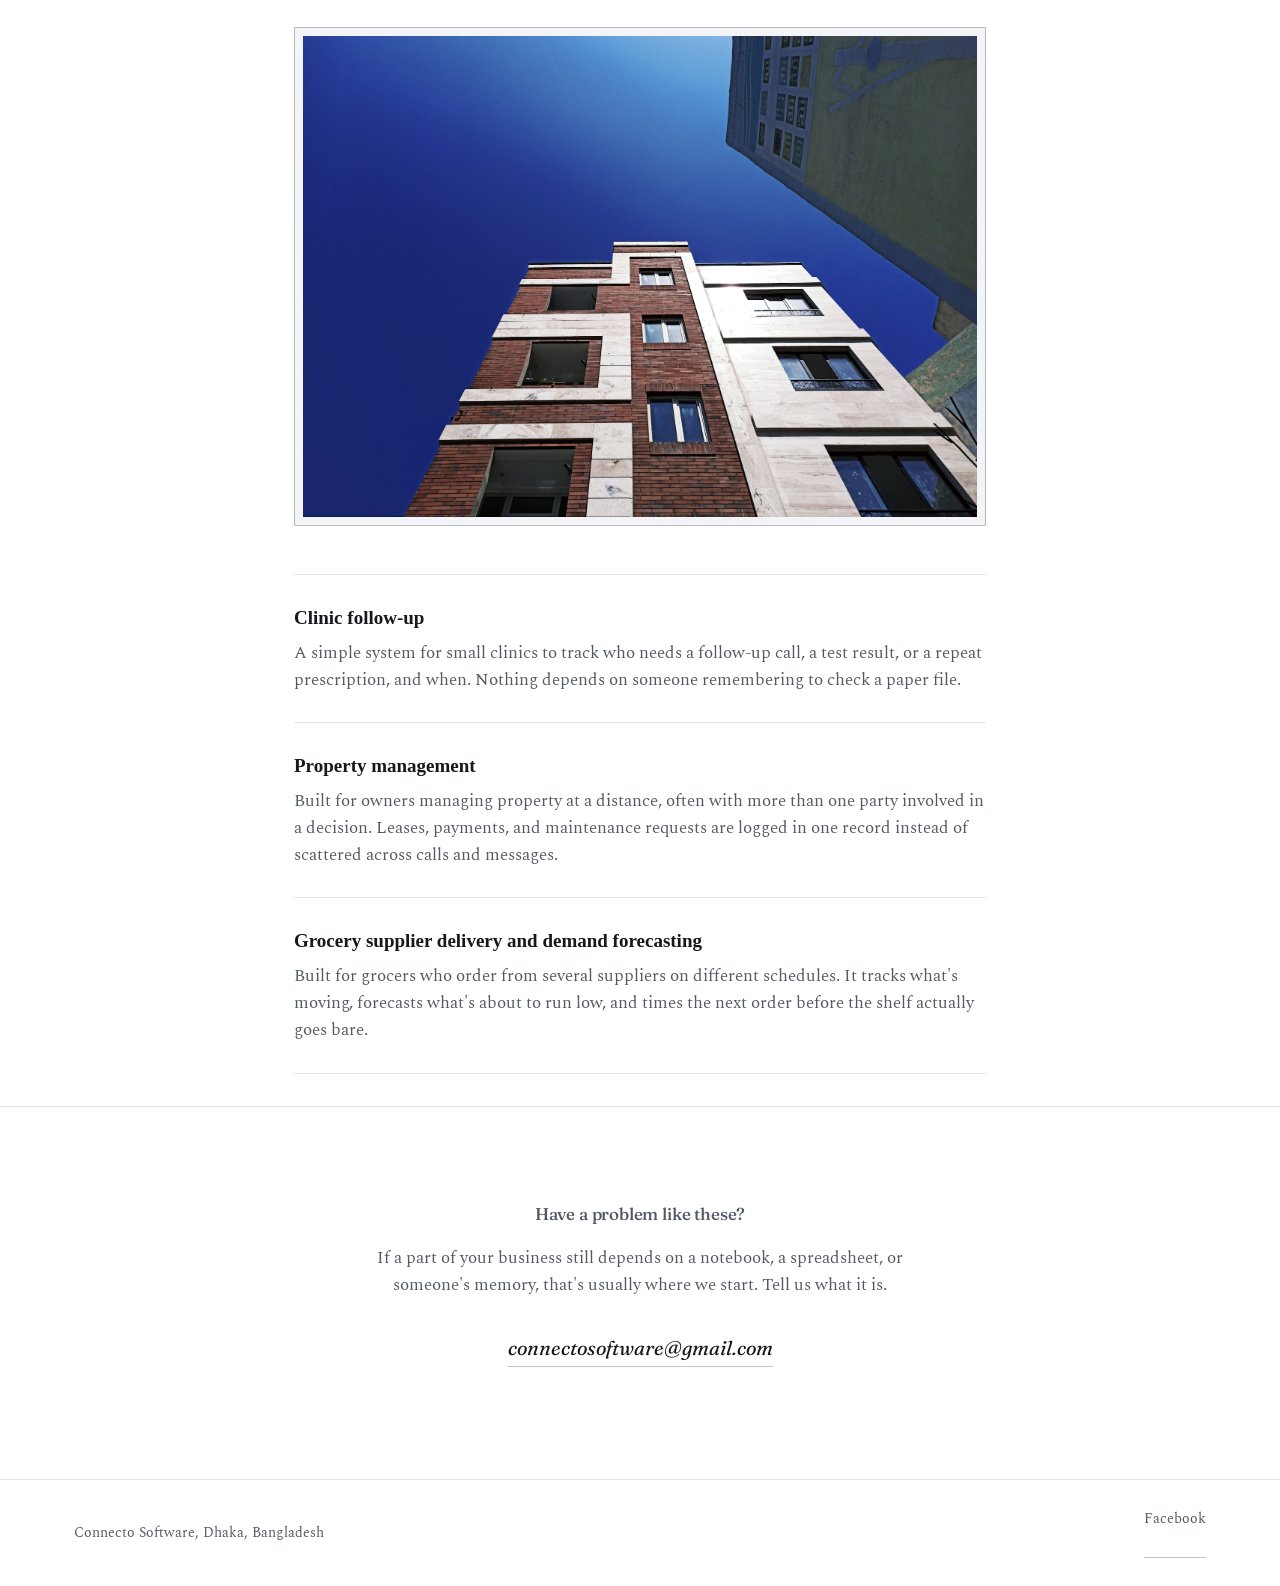
==== commit f0b5ea73: "Replace navbar with a floating mark and scroll thread; humanize copy Co-Authored-By: Claude Sonnet 5" ====
--- a/index.html
+++ b/index.html
@@ -86,22 +86,11 @@
 </head>
 <body>
 
-  <header class="site-header">
-    <div class="header-inner">
-      <a class="wordmark" href="#top">
-        <img class="wordmark-logo" src="assets/logo_transparent.png" alt="" width="34" height="32" />
-        <span>Connecto <em>Software</em></span>
-      </a>
-      <nav class="site-nav" aria-label="Primary">
-        <a href="#about">About</a>
-        <a href="#work">Work</a>
-        <a href="#contact">Contact</a>
-      </nav>
-      <button class="menu-toggle" aria-label="Toggle menu" aria-expanded="false">
-        <span></span>
-      </button>
-    </div>
-  </header>
+  <a class="corner-mark" href="#top" aria-label="Back to top">
+    <img src="assets/logo_transparent.png" alt="Connecto Software" width="34" height="32" />
+  </a>
+  <a class="side-tab" href="#contact">Say hello</a>
+  <div class="thread" aria-hidden="true"><span class="thread-marker"></span></div>
 
   <main id="top">
 
@@ -121,16 +110,14 @@
 
     <section class="about" id="about">
       <div class="about-inner">
-        <p class="eyebrow reveal">Who We Are</p>
-        <h2 class="reveal">A small studio with a wide focus.</h2>
-        <p class="about-body reveal">Connecto Software was founded in 2025 to work on the kind of problems most software companies skip past — pharmacy shelves, school attendance registers, grocery deliveries, shift rosters. Our team works across artificial intelligence, RMG software, video engines, web backend and frontend development, natural language processing, and computer vision, and we move between those disciplines depending on what a given business actually needs built.</p>
+        <p class="section-lede reveal">We started Connecto Software in 2025 because most software skips the boring parts of a business.</p>
+        <p class="about-body reveal">The pharmacy shelf. The attendance register. The grocery delivery truck. Our team works across artificial intelligence, RMG software, video engines, web backend and frontend development, natural language processing, and computer vision — and we move between those depending on what a business actually needs built, not what's easy to sell.</p>
       </div>
     </section>
 
     <section class="work" id="work">
       <div class="work-intro">
-        <p class="eyebrow reveal">What We've Built</p>
-        <h2 class="reveal">Some of what we've built for other businesses.</h2>
+        <p class="section-lede reveal">Here's some of what we've built — each one for a business that actually needed it.</p>
       </div>
 
       <div class="work-list">
@@ -157,7 +144,6 @@
 
         <figure class="work-figure reveal">
           <img src="assets/services/grocery.jpg" alt="Wooden crates of fresh vegetables arranged in a grid on a market stall" loading="lazy" width="1800" height="1122" />
-          <figcaption>A delivery, mid-unload.</figcaption>
         </figure>
 
         <article class="work-item reveal" id="school">
@@ -182,7 +168,6 @@
 
         <figure class="work-figure reveal">
           <img src="assets/services/property.jpg" alt="A low-angle view looking up at a residential apartment building against a deep blue sky" loading="lazy" width="1800" height="1285" />
-          <figcaption>A building, from street level.</figcaption>
         </figure>
 
         <article class="work-item reveal" id="clinic">
@@ -205,8 +190,7 @@
 
     <section class="contact" id="contact">
       <div class="contact-inner">
-        <p class="eyebrow reveal">Get in Touch</p>
-        <h2 class="reveal">Have a problem like these?</h2>
+        <p class="section-lede reveal">Have a problem like these?</p>
         <p class="reveal">If a part of your business still depends on a notebook, a spreadsheet, or someone's memory, that's usually where we start. Tell us what it is.</p>
         <a class="contact-email reveal" href="mailto:connectosoftware@gmail.com">connectosoftware@gmail.com</a>
       </div>
--- a/styles.css
+++ b/styles.css
@@ -78,16 +78,17 @@
   .reveal { transition: none; opacity: 1; transform: none; }
 }
 
-.eyebrow {
-  font-family: var(--serif-body);
-  font-style: italic;
-  font-size: 0.8125rem;
-  letter-spacing: 0.08em;
-  color: var(--accent);
-  margin: 0 0 0.75rem;
-}
-
-h1, h2 {
+.section-lede {
+  font-family: var(--serif-display);
+  font-weight: 500;
+  font-size: clamp(1.4rem, 2.8vw, 1.9rem);
+  line-height: 1.3;
+  letter-spacing: -0.01em;
+  margin: 0 0 1.25rem;
+  color: var(--ink);
+}
+
+h1 {
   font-family: var(--serif-display);
   font-weight: 500;
   line-height: 1.12;
@@ -95,93 +96,72 @@
   letter-spacing: -0.01em;
 }
 
-/* === Header === */
-.site-header {
-  position: sticky;
+/* === Fixed chrome: corner mark, side tab, scroll thread === */
+.corner-mark {
+  position: fixed;
+  top: 20px;
+  left: 20px;
+  z-index: 25;
+  display: block;
+  line-height: 0;
+}
+.corner-mark img {
+  width: 34px;
+  height: auto;
+  transition: transform 0.3s var(--ease);
+}
+.corner-mark:hover img { transform: scale(1.1) rotate(-4deg); }
+
+.side-tab {
+  position: fixed;
+  right: 0;
+  top: 50%;
+  transform: translateY(-50%);
+  writing-mode: vertical-rl;
+  text-orientation: mixed;
+  background: var(--paper);
+  border: 1px solid var(--rule-strong);
+  border-right: none;
+  padding: 1.1rem 0.6rem;
+  font-family: var(--serif-display);
+  font-style: italic;
+  font-size: 0.9375rem;
+  letter-spacing: 0.02em;
+  z-index: 25;
+  transition: background 0.25s var(--ease), color 0.25s var(--ease);
+}
+.side-tab:hover { background: var(--accent); color: #fff; border-color: var(--accent); }
+
+.thread {
+  position: fixed;
+  left: 36px;
+  top: 110px;
+  bottom: 110px;
+  width: 1px;
+  background: var(--rule);
+  z-index: 15;
+  pointer-events: none;
+}
+.thread-marker {
+  position: absolute;
+  left: 50%;
   top: 0;
-  z-index: 20;
-  background: color-mix(in srgb, var(--paper) 90%, transparent);
-  backdrop-filter: blur(6px);
-  border-bottom: 1px solid var(--rule);
-}
-.header-inner {
-  max-width: var(--max-width);
-  margin: 0 auto;
-  padding: 1rem var(--gutter);
-  display: flex;
-  align-items: center;
-  justify-content: space-between;
-}
-.wordmark {
-  display: inline-flex;
-  align-items: center;
-  gap: 0.6rem;
-  font-family: var(--serif-display);
-  font-size: 1.25rem;
-  font-weight: 600;
-}
-.wordmark-logo { width: 32px; height: auto; }
-.wordmark em { font-style: italic; color: var(--accent); }
-
-.site-nav { display: none; gap: 2rem; }
-.site-nav a {
-  font-size: 0.875rem;
-  letter-spacing: 0.06em;
-  text-transform: uppercase;
-  padding-bottom: 2px;
-  border-bottom: 1px solid transparent;
-  transition: border-color 0.2s var(--ease), color 0.2s var(--ease);
-}
-.site-nav a:hover { border-color: var(--accent); color: var(--accent); }
-
-.menu-toggle {
-  display: flex;
-  width: 32px;
-  height: 22px;
-  align-items: center;
-  background: none;
-  border: none;
-  cursor: pointer;
-  padding: 0;
-}
-.menu-toggle span,
-.menu-toggle span::before,
-.menu-toggle span::after {
-  content: "";
-  display: block;
-  width: 100%;
-  height: 1px;
-  background: var(--ink);
-  position: relative;
-  transition: transform 0.25s var(--ease), opacity 0.25s var(--ease);
-}
-.menu-toggle span::before { position: absolute; top: -7px; }
-.menu-toggle span::after { position: absolute; top: 7px; }
-body.nav-open .menu-toggle span { background: transparent; }
-body.nav-open .menu-toggle span::before { transform: translateY(7px) rotate(45deg); background: var(--ink); }
-body.nav-open .menu-toggle span::after { transform: translateY(-7px) rotate(-45deg); background: var(--ink); }
-
-@media (min-width: 760px) {
-  .site-nav { display: flex; }
-  .menu-toggle { display: none; }
-}
-@media (max-width: 759px) {
-  .site-nav {
-    display: flex;
-    position: absolute;
-    top: 100%;
-    left: 0;
-    right: 0;
-    flex-direction: column;
-    gap: 0;
-    background: var(--paper);
-    border-bottom: 1px solid var(--rule);
-    max-height: 0;
-    overflow: hidden;
-    transition: max-height 0.3s var(--ease);
-  }
-  body.nav-open .site-nav { max-height: 240px; }
-  .site-nav a { padding: 1rem var(--gutter); border-bottom: 1px solid var(--rule); }
+  width: 7px;
+  height: 7px;
+  margin-left: -3.5px;
+  margin-top: -3.5px;
+  border-radius: 50%;
+  background: var(--accent);
+  transition: top 0.08s linear;
+}
+@media (max-width: 900px) {
+  .thread { display: none; }
+}
+@media (max-width: 560px) {
+  .side-tab { font-size: 0.8125rem; padding: 0.85rem 0.45rem; }
+}
+@media (prefers-reduced-motion: reduce) {
+  .thread-marker { transition: none; }
 }
 
 /* === Hero === */
@@ -256,7 +236,6 @@
 /* === About === */
 .about { padding: 5.5rem 0; border-bottom: 1px solid var(--rule); }
 .about-inner { max-width: 680px; margin: 0 auto; padding: 0 var(--gutter); }
-.about h2 { font-size: clamp(1.6rem, 3.4vw, 2.1rem); }
 .about-body { font-size: 1.1875rem; color: var(--ink-soft); }
 .about-body::first-letter {
   font-family: var(--serif-display);
@@ -271,7 +250,6 @@
 /* === Work section === */
 .work { padding: 5.5rem 0 2rem; }
 .work-intro { max-width: 680px; margin: 0 auto 3rem; padding: 0 var(--gutter); }
-.work-intro h2 { font-size: clamp(1.6rem, 3.4vw, 2.1rem); }
 
 .work-list { max-width: 740px; margin: 0 auto; padding: 0 var(--gutter); }
 
@@ -298,17 +276,10 @@
   height: auto;
   filter: grayscale(35%) contrast(1.02) brightness(1.01);
 }
-.work-figure figcaption {
-  margin: 0.6rem 0.2rem 0.2rem;
-  font-style: italic;
-  font-size: 0.8125rem;
-  color: var(--ink-soft);
-}
 
 /* === Contact === */
 .contact { padding: 6rem 0 7rem; border-top: 1px solid var(--rule); text-align: center; }
 .contact-inner { max-width: 600px; margin: 0 auto; padding: 0 var(--gutter); }
-.contact h2 { font-size: clamp(1.7rem, 3.6vw, 2.3rem); }
 .contact p { color: var(--ink-soft); font-size: 1.0625rem; }
 .contact-email {
   display: inline-block;
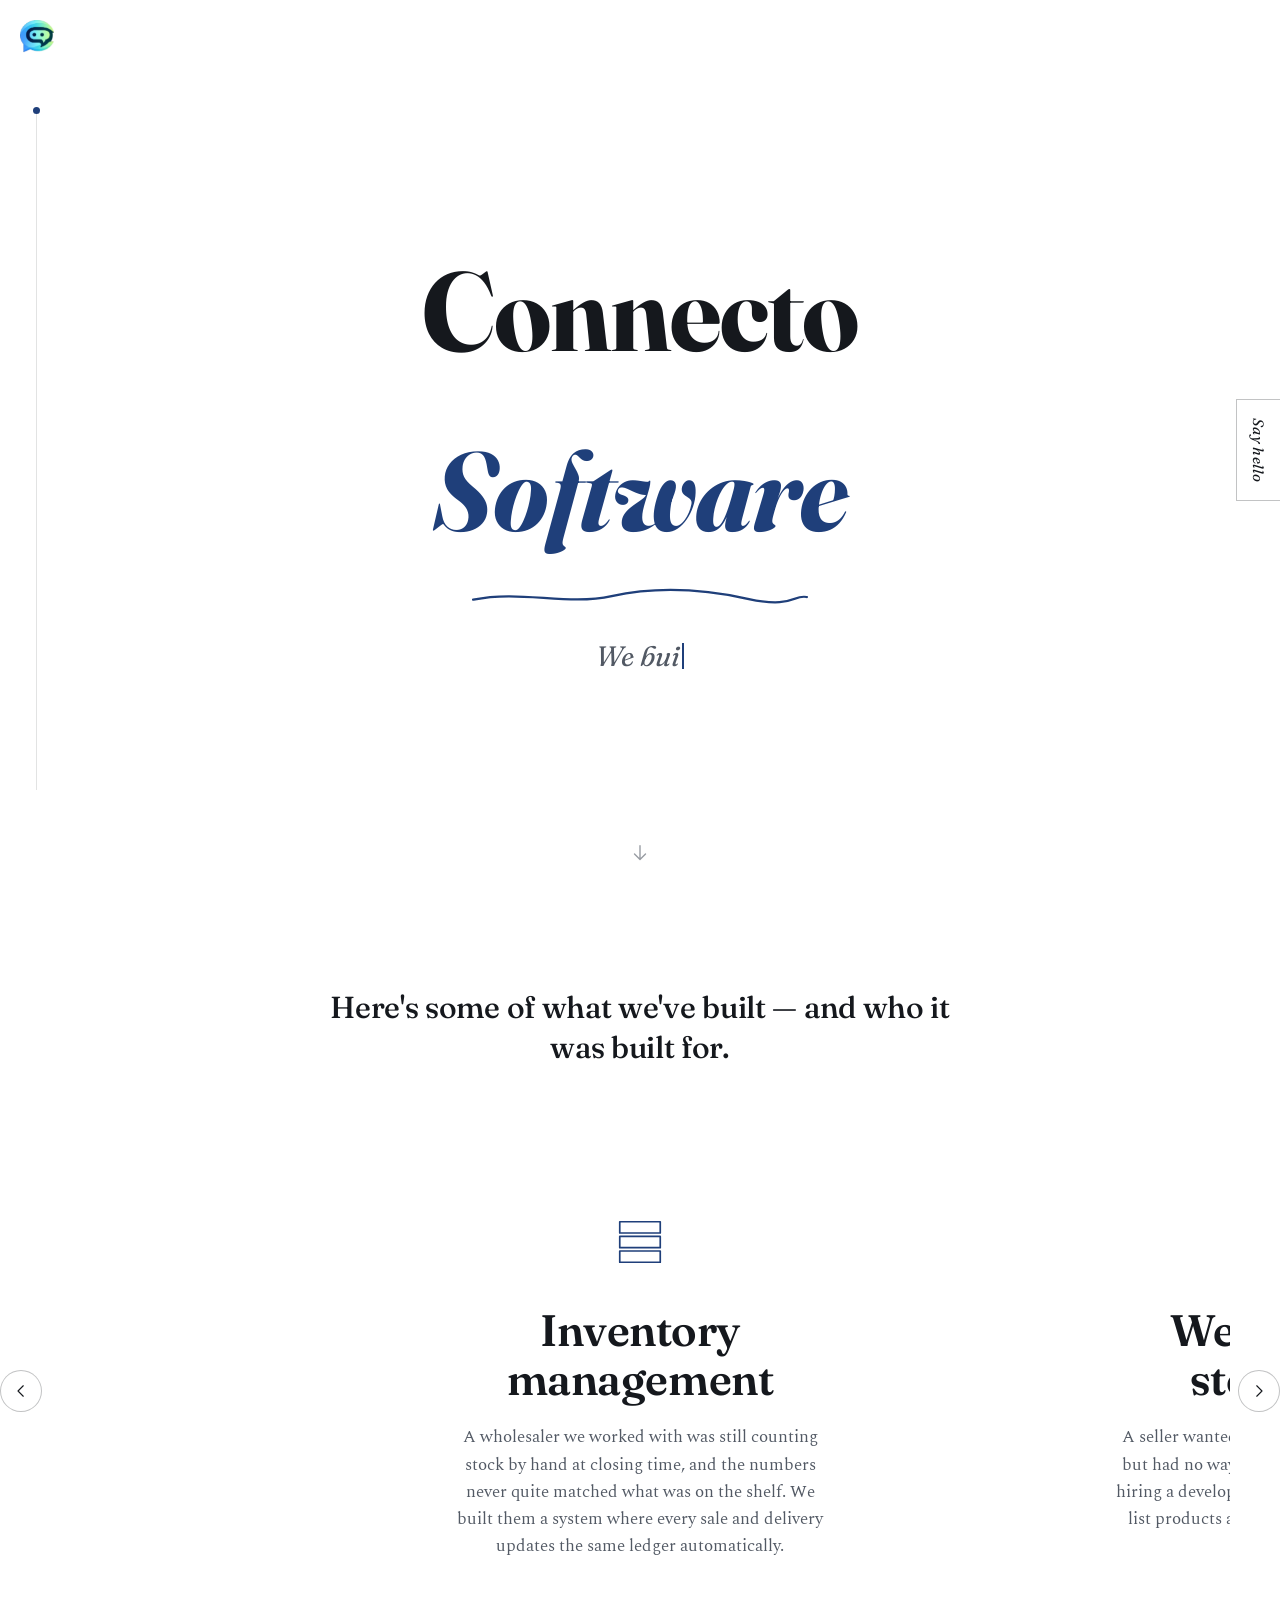
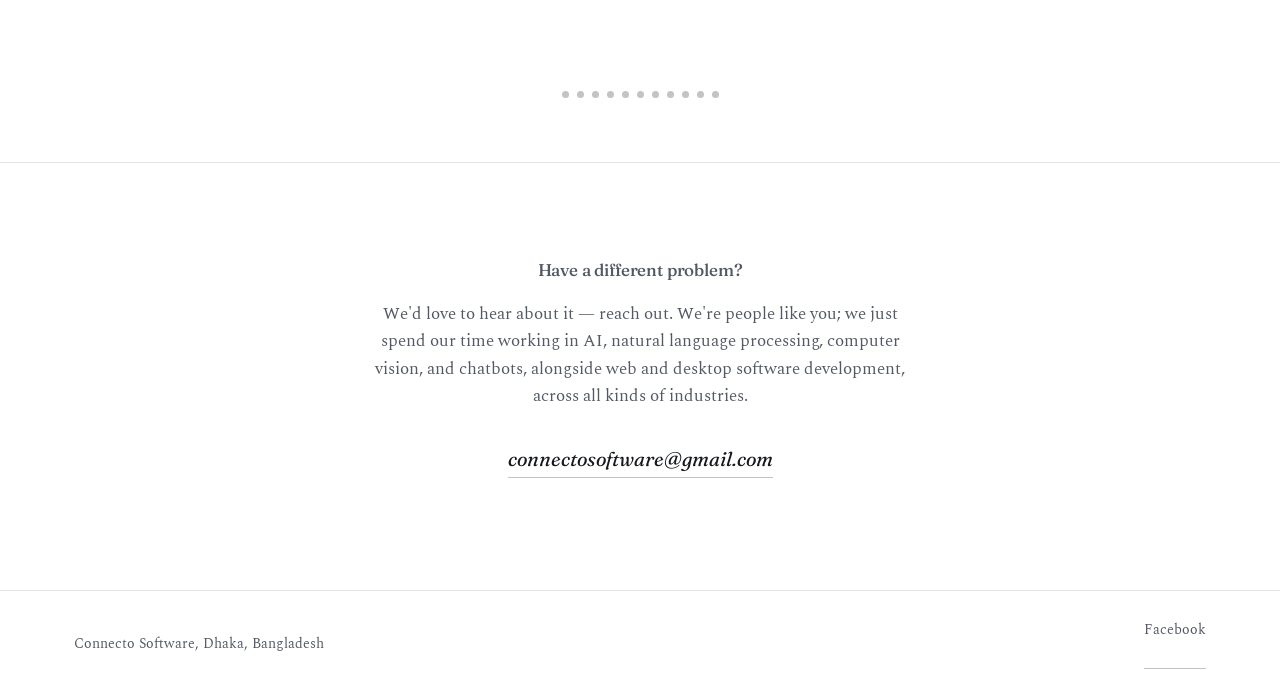
==== commit 0d193793: "Full-screen title hero with typed tagline; turn product list into a vector-art carousel Co-Authored-" ====
--- a/index.html
+++ b/index.html
@@ -102,96 +102,107 @@
             <path d="M3 13 C 45 2, 85 20, 125 9 S 205 1, 245 12 S 285 7, 297 10" />
           </svg>
         </p>
-        <h1 class="hero-tag reveal">Software for the parts of a business that still run on paper.</h1>
-        <p class="hero-sub reveal">We design and build systems for pharmacies, clinics, schools, shops, and the people who manage them — one problem at a time.</p>
-        <a class="hero-link reveal" href="#work">See the work <span aria-hidden="true">&rarr;</span></a>
-      </div>
-    </section>
-
-    <section class="about" id="about">
-      <div class="about-inner">
-        <p class="section-lede reveal">We started Connecto Software in 2025 because most software skips the boring parts of a business.</p>
-        <p class="about-body reveal">The pharmacy shelf. The attendance register. The grocery delivery truck. Our team works across artificial intelligence, RMG software, video engines, web backend and frontend development, natural language processing, and computer vision — and we move between those depending on what a business actually needs built, not what's easy to sell.</p>
+        <p class="hero-tag" aria-label="We build intelligent softwares for your business">
+          <span id="heroTagType" aria-hidden="true">We build intelligent softwares for your business</span><span class="type-caret" aria-hidden="true"></span>
+        </p>
+      </div>
+      <div class="hero-scroll-cue" aria-hidden="true">
+        <svg viewBox="0 0 24 24" fill="none" stroke="currentColor" stroke-width="1.5" stroke-linecap="round" stroke-linejoin="round"><path d="M12 4v15M6 13l6 6 6-6" /></svg>
       </div>
     </section>
 
     <section class="work" id="work">
       <div class="work-intro">
-        <p class="section-lede reveal">Here's some of what we've built — each one for a business that actually needed it.</p>
-      </div>
-
-      <div class="work-list">
-
-        <article class="work-item reveal" id="inventory">
-          <p class="work-name">Inventory management</p>
-          <p class="work-desc">Built for shops and small wholesalers who were still counting stock by hand. Every sale, delivery, and transfer updates the same ledger in real time, so what's on the shelf and what's in the system finally agree.</p>
-        </article>
-
-        <article class="work-item reveal" id="website">
-          <p class="work-name">Websites and storefronts</p>
-          <p class="work-desc">Biponon, our storefront platform, is the clearest example — a business picks a layout, lists its products, and has a working online store the same day, without touching a line of code.</p>
-        </article>
-
-        <article class="work-item reveal" id="chatbots">
-          <p class="work-name">AI chatbots for Messenger and WhatsApp</p>
-          <p class="work-desc">Built first for sellers who were losing orders to slow replies. The bot answers product and price questions instantly, takes the order, and calls in a person only when the conversation actually needs one.</p>
-        </article>
-
-        <article class="work-item reveal" id="retail">
-          <p class="work-name">Customer tracking for retail stores</p>
-          <p class="work-desc">Footfall, dwell time, and repeat visits, measured quietly from the shop floor itself. It gives a physical retailer the same kind of visibility an online store takes for granted — who came in, and whether they came back.</p>
-        </article>
-
-        <figure class="work-figure reveal">
-          <img src="assets/services/grocery.jpg" alt="Wooden crates of fresh vegetables arranged in a grid on a market stall" loading="lazy" width="1800" height="1122" />
-        </figure>
-
-        <article class="work-item reveal" id="school">
-          <p class="work-name">School management</p>
-          <p class="work-desc">Attendance, results, fees, and parent communication, handled in one system built for school offices rather than software companies. What used to take a register and three separate ledgers now takes one login.</p>
-        </article>
-
-        <article class="work-item reveal" id="attendance">
-          <p class="work-name">Digital attendance with face recognition</p>
-          <p class="work-desc">A camera at the door replaces the register and the ID card both. Staff are recognized and logged the moment they walk in, and the record feeds straight into payroll instead of waiting for someone to type it up.</p>
-        </article>
-
-        <article class="work-item reveal" id="hr">
-          <p class="work-name">HR, attendance, and payroll for field and shift staff</p>
-          <p class="work-desc">Built for businesses whose staff aren't sitting at a desk — warehouse crews, delivery teams, shift workers. Attendance is logged from wherever the work happens, and payroll is calculated from that record directly.</p>
-        </article>
-
-        <article class="work-item reveal" id="pharmacy">
-          <p class="work-name">Pharmacy inventory and expiry tracking</p>
-          <p class="work-desc">Every batch is tracked from the day it arrives, with alerts well before anything nears its expiry date. A pharmacist spends less time auditing shelves and more time at the counter.</p>
-        </article>
-
-        <figure class="work-figure reveal">
-          <img src="assets/services/property.jpg" alt="A low-angle view looking up at a residential apartment building against a deep blue sky" loading="lazy" width="1800" height="1285" />
-        </figure>
-
-        <article class="work-item reveal" id="clinic">
-          <p class="work-name">Clinic follow-up</p>
-          <p class="work-desc">A simple system for small clinics to track who needs a follow-up call, a test result, or a repeat prescription, and when. Nothing depends on someone remembering to check a paper file.</p>
-        </article>
-
-        <article class="work-item reveal" id="property">
-          <p class="work-name">Property management</p>
-          <p class="work-desc">Built for owners managing property at a distance, often with more than one party involved in a decision. Leases, payments, and maintenance requests are logged in one record instead of scattered across calls and messages.</p>
-        </article>
-
-        <article class="work-item reveal" id="grocery">
-          <p class="work-name">Grocery supplier delivery and demand forecasting</p>
-          <p class="work-desc">Built for grocers who order from several suppliers on different schedules. It tracks what's moving, forecasts what's about to run low, and times the next order before the shelf actually goes bare.</p>
-        </article>
-
-      </div>
+        <p class="section-lede reveal">Here's some of what we've built — and who it was built for.</p>
+      </div>
+
+      <div class="carousel" role="region" aria-roledescription="carousel" aria-label="Products we've built">
+        <button class="carousel-arrow prev" type="button" aria-label="Previous">
+          <svg viewBox="0 0 24 24" fill="none" stroke="currentColor" stroke-width="1.5" stroke-linecap="round" stroke-linejoin="round"><path d="M15 5l-7 7 7 7" /></svg>
+        </button>
+
+        <div class="carousel-track" id="carouselTrack">
+
+          <article class="slide" id="inventory">
+            <svg class="slide-art" viewBox="0 0 64 64" fill="none" stroke="currentColor" stroke-width="1.5" stroke-linecap="round" stroke-linejoin="round" aria-hidden="true"><rect x="14" y="14" width="36" height="10" /><rect x="14" y="27" width="36" height="10" /><rect x="14" y="40" width="36" height="10" /></svg>
+            <h3 class="slide-title">Inventory management</h3>
+            <p class="slide-copy">A wholesaler we worked with was still counting stock by hand at closing time, and the numbers never quite matched what was on the shelf. We built them a system where every sale and delivery updates the same ledger automatically.</p>
+          </article>
+
+          <article class="slide" id="website">
+            <svg class="slide-art" viewBox="0 0 64 64" fill="none" stroke="currentColor" stroke-width="1.5" stroke-linecap="round" stroke-linejoin="round" aria-hidden="true"><rect x="10" y="14" width="44" height="34" rx="2" /><line x1="10" y1="22" x2="54" y2="22" /><circle cx="16" cy="18" r="1.3" fill="currentColor" stroke="none" /><circle cx="21" cy="18" r="1.3" fill="currentColor" stroke="none" /></svg>
+            <h3 class="slide-title">Websites and storefronts</h3>
+            <p class="slide-copy">A seller wanted to take orders beyond Messenger but had no way to put a catalogue online without hiring a developer. We built Biponon so they could list products and have a working store the same afternoon.</p>
+          </article>
+
+          <article class="slide" id="chatbots">
+            <svg class="slide-art" viewBox="0 0 64 64" fill="none" stroke="currentColor" stroke-width="1.5" stroke-linecap="round" stroke-linejoin="round" aria-hidden="true"><path d="M12 16h40a4 4 0 0 1 4 4v18a4 4 0 0 1-4 4H30l-8 8v-8h-10a4 4 0 0 1-4-4V20a4 4 0 0 1 4-4z" /><circle cx="24" cy="29" r="1.5" fill="currentColor" stroke="none" /><circle cx="32" cy="29" r="1.5" fill="currentColor" stroke="none" /><circle cx="40" cy="29" r="1.5" fill="currentColor" stroke="none" /></svg>
+            <h3 class="slide-title">AI chatbots for Messenger and WhatsApp</h3>
+            <p class="slide-copy">A business was getting messages on Facebook and WhatsApp all day, but didn't have enough people to reply to every one in time. We built a chatbot that answers instantly, takes the order, and only calls a person in when the conversation really needs one.</p>
+          </article>
+
+          <article class="slide" id="retail">
+            <svg class="slide-art" viewBox="0 0 64 64" fill="none" stroke="currentColor" stroke-width="1.5" stroke-linecap="round" stroke-linejoin="round" aria-hidden="true"><path d="M8 32s10-16 24-16 24 16 24 16-10 16-24 16S8 32 8 32z" /><circle cx="32" cy="32" r="6" /></svg>
+            <h3 class="slide-title">Customer tracking for retail stores</h3>
+            <p class="slide-copy">A store owner could tell you what sold, but never who walked in and left without buying. We built a quiet system that tracks footfall and repeat visits, so a physical shop can finally see what an online store sees.</p>
+          </article>
+
+          <article class="slide" id="school">
+            <svg class="slide-art" viewBox="0 0 64 64" fill="none" stroke="currentColor" stroke-width="1.5" stroke-linecap="round" stroke-linejoin="round" aria-hidden="true"><path d="M32 18c-6-4-14-4-20 0v28c6-4 14-4 20 0 6-4 14-4 20 0V18c-6-4-14-4-20 0z" /><line x1="32" y1="18" x2="32" y2="46" /></svg>
+            <h3 class="slide-title">School management</h3>
+            <p class="slide-copy">A school office was running attendance, fees, and parent calls out of three different registers. We built them one system that replaced all three with a single login.</p>
+          </article>
+
+          <article class="slide" id="attendance">
+            <svg class="slide-art" viewBox="0 0 64 64" fill="none" stroke="currentColor" stroke-width="1.5" stroke-linecap="round" stroke-linejoin="round" aria-hidden="true"><circle cx="32" cy="28" r="14" /><path d="M19 47c4-6 22-6 26 0" /><line x1="15" y1="17" x2="49" y2="17" stroke-dasharray="3 4" /></svg>
+            <h3 class="slide-title">Digital attendance with face recognition</h3>
+            <p class="slide-copy">A factory was losing twenty minutes every morning to a queue at the card reader. We built a camera that recognizes staff at the door and logs them straight into payroll.</p>
+          </article>
+
+          <article class="slide" id="hr">
+            <svg class="slide-art" viewBox="0 0 64 64" fill="none" stroke="currentColor" stroke-width="1.5" stroke-linecap="round" stroke-linejoin="round" aria-hidden="true"><rect x="18" y="10" width="28" height="40" rx="3" /><circle cx="32" cy="24" r="6" /><line x1="24" y1="38" x2="40" y2="38" /><line x1="24" y1="43" x2="40" y2="43" /></svg>
+            <h3 class="slide-title">HR, attendance, and payroll for field and shift staff</h3>
+            <p class="slide-copy">A business with delivery and warehouse staff had no clean way to calculate payroll without a stack of paper timesheets. We built attendance tracking that works from wherever the work actually happens.</p>
+          </article>
+
+          <article class="slide" id="pharmacy">
+            <svg class="slide-art" viewBox="0 0 64 64" fill="none" stroke="currentColor" stroke-width="1.5" stroke-linecap="round" stroke-linejoin="round" aria-hidden="true"><rect x="14" y="26" width="36" height="14" rx="7" /><line x1="32" y1="26" x2="32" y2="40" /></svg>
+            <h3 class="slide-title">Pharmacy inventory and expiry tracking</h3>
+            <p class="slide-copy">A pharmacist was manually checking expiry dates shelf by shelf, every week. We built batch-level tracking that flags anything nearing its expiry before it becomes a loss.</p>
+          </article>
+
+          <article class="slide" id="clinic">
+            <svg class="slide-art" viewBox="0 0 64 64" fill="none" stroke="currentColor" stroke-width="1.5" stroke-linecap="round" stroke-linejoin="round" aria-hidden="true"><circle cx="32" cy="32" r="20" /><line x1="32" y1="22" x2="32" y2="42" /><line x1="22" y1="32" x2="42" y2="32" /></svg>
+            <h3 class="slide-title">Clinic follow-up</h3>
+            <p class="slide-copy">A small clinic kept losing track of which patients needed a follow-up call or a repeat prescription. We built them a simple list that doesn't depend on anyone remembering to check a paper file.</p>
+          </article>
+
+          <article class="slide" id="property">
+            <svg class="slide-art" viewBox="0 0 64 64" fill="none" stroke="currentColor" stroke-width="1.5" stroke-linecap="round" stroke-linejoin="round" aria-hidden="true"><rect x="16" y="14" width="32" height="36" /><rect x="22" y="20" width="6" height="6" /><rect x="36" y="20" width="6" height="6" /><rect x="22" y="32" width="6" height="6" /><rect x="36" y="32" width="6" height="6" /><rect x="26" y="44" width="12" height="6" /></svg>
+            <h3 class="slide-title">Property management</h3>
+            <p class="slide-copy">An owner managing a building from another city had leases, payments, and repair requests scattered across calls and texts. We built one shared record for all of it.</p>
+          </article>
+
+          <article class="slide" id="grocery">
+            <svg class="slide-art" viewBox="0 0 64 64" fill="none" stroke="currentColor" stroke-width="1.5" stroke-linecap="round" stroke-linejoin="round" aria-hidden="true"><path d="M14 24h36l-4 22H18z" /><line x1="14" y1="24" x2="50" y2="24" /><path d="M24 24l4-10h8l4 10" /></svg>
+            <h3 class="slide-title">Grocery supplier delivery and demand forecasting</h3>
+            <p class="slide-copy">A grocer ordering from several suppliers on different schedules kept either running out of stock or over-ordering. We built forecasting that times the next order before the shelf goes bare.</p>
+          </article>
+
+        </div>
+
+        <button class="carousel-arrow next" type="button" aria-label="Next">
+          <svg viewBox="0 0 24 24" fill="none" stroke="currentColor" stroke-width="1.5" stroke-linecap="round" stroke-linejoin="round"><path d="M9 5l7 7-7 7" /></svg>
+        </button>
+      </div>
+
+      <div class="carousel-dots" id="carouselDots" role="tablist" aria-label="Choose a product"></div>
     </section>
 
     <section class="contact" id="contact">
       <div class="contact-inner">
-        <p class="section-lede reveal">Have a problem like these?</p>
-        <p class="reveal">If a part of your business still depends on a notebook, a spreadsheet, or someone's memory, that's usually where we start. Tell us what it is.</p>
+        <p class="section-lede reveal">Have a different problem?</p>
+        <p class="reveal">We'd love to hear about it — reach out. We're people like you; we just spend our time working in AI, natural language processing, computer vision, and chatbots, alongside web and desktop software development, across all kinds of industries.</p>
         <a class="contact-email reveal" href="mailto:connectosoftware@gmail.com">connectosoftware@gmail.com</a>
       </div>
     </section>
--- a/styles.css
+++ b/styles.css
@@ -164,16 +164,24 @@
   .thread-marker { transition: none; }
 }
 
-/* === Hero === */
-.hero { padding: 7rem 0 6rem; border-bottom: 1px solid var(--rule); }
-.hero-inner { max-width: 760px; margin: 0 auto; padding: 0 var(--gutter); text-align: center; }
-
-.hero-name { margin: 0 0 1.5rem; }
+/* === Hero: the whole first screen, nothing else === */
+.hero {
+  min-height: 100svh;
+  min-height: 100vh;
+  display: flex;
+  flex-direction: column;
+  align-items: center;
+  justify-content: center;
+  position: relative;
+}
+.hero-inner { max-width: 820px; margin: 0 auto; padding: 0 var(--gutter); text-align: center; }
+
+.hero-name { margin: 0 0 1.75rem; }
 .hero-name-text {
   display: inline-block;
   font-family: var(--serif-display);
   font-weight: 700;
-  font-size: clamp(2.4rem, 7vw, 4.2rem);
+  font-size: clamp(3rem, 10vw, 7rem);
   letter-spacing: -0.01em;
   opacity: 0;
   transform: translateY(14px);
@@ -183,9 +191,9 @@
 
 .hero-mark {
   display: block;
-  width: min(280px, 70%);
-  height: 16px;
-  margin: 0.25rem auto 0;
+  width: min(340px, 70%);
+  height: 18px;
+  margin: 0.5rem auto 0;
   overflow: visible;
 }
 .hero-mark path {
@@ -211,70 +219,150 @@
 }
 
 .hero-tag {
-  font-size: clamp(1.4rem, 3vw, 1.8rem);
+  font-family: var(--serif-display);
+  font-style: italic;
+  font-size: clamp(1.3rem, 3vw, 1.75rem);
   font-weight: 400;
-  max-width: 34ch;
-  margin: 0 auto 1.25rem;
-}
-.hero-sub {
-  font-size: 1.125rem;
   color: var(--ink-soft);
-  max-width: 48ch;
-  margin: 0 auto 2rem;
-}
-.hero-link {
+  margin: 1.5rem 0 0;
+  min-height: 1.4em;
+}
+.type-caret {
   display: inline-block;
-  font-family: var(--serif-display);
-  font-style: italic;
+  width: 2px;
+  height: 0.9em;
+  background: var(--accent);
+  margin-left: 2px;
+  vertical-align: -0.1em;
+  animation: caretBlink 0.9s step-end infinite;
+}
+@keyframes caretBlink { 50% { opacity: 0; } }
+@media (prefers-reduced-motion: reduce) {
+  .type-caret { animation: none; opacity: 0; }
+}
+
+.hero-scroll-cue {
+  position: absolute;
+  bottom: 2.25rem;
+  left: 50%;
+  transform: translateX(-50%);
+  width: 22px;
+  height: 22px;
+  color: var(--ink-soft);
+  opacity: 0.6;
+  animation: scrollCue 2s var(--ease) infinite;
+}
+@keyframes scrollCue {
+  0%, 100% { transform: translate(-50%, 0); }
+  50% { transform: translate(-50%, 8px); }
+}
+@media (prefers-reduced-motion: reduce) {
+  .hero-scroll-cue { animation: none; }
+}
+
+/* === Work section: a paged carousel of what we've built === */
+.work { padding: 5.5rem 0 4rem; }
+.work-intro { max-width: 680px; margin: 0 auto 3rem; padding: 0 var(--gutter); text-align: center; }
+.work-intro .section-lede { margin: 0 auto; }
+
+.carousel {
+  position: relative;
+  display: flex;
+  align-items: center;
+  gap: 0.5rem;
+}
+
+.carousel-track {
+  flex: 1;
+  display: flex;
+  overflow-x: auto;
+  scroll-snap-type: x mandatory;
+  scroll-behavior: smooth;
+  -webkit-overflow-scrolling: touch;
+  scrollbar-width: none;
+  gap: 1.5rem;
+  padding: 1rem calc(50% - min(320px, 42vw)) 2rem;
+}
+.carousel-track::-webkit-scrollbar { display: none; }
+
+.slide {
+  flex: 0 0 min(640px, 84vw);
+  scroll-snap-align: center;
+  display: flex;
+  flex-direction: column;
+  align-items: center;
+  text-align: center;
+  padding: 2rem 1.5rem;
+  min-height: 56vh;
+  justify-content: center;
+}
+
+.slide-art {
+  width: 72px;
+  height: 72px;
+  color: var(--accent);
+  margin-bottom: 1.75rem;
+}
+
+.slide-title {
+  font-family: var(--serif-display);
+  font-weight: 600;
+  font-size: clamp(1.9rem, 4.6vw, 2.75rem);
+  line-height: 1.12;
+  letter-spacing: -0.01em;
+  margin: 0 0 1.25rem;
+  max-width: 16ch;
+}
+
+.slide-copy {
+  color: var(--ink-soft);
   font-size: 1.0625rem;
-  border-bottom: 1px solid var(--rule-strong);
-  padding-bottom: 3px;
-  transition: border-color 0.2s var(--ease), color 0.2s var(--ease);
-}
-.hero-link:hover { border-color: var(--accent); color: var(--accent); }
-
-/* === About === */
-.about { padding: 5.5rem 0; border-bottom: 1px solid var(--rule); }
-.about-inner { max-width: 680px; margin: 0 auto; padding: 0 var(--gutter); }
-.about-body { font-size: 1.1875rem; color: var(--ink-soft); }
-.about-body::first-letter {
-  font-family: var(--serif-display);
-  font-size: 3.6rem;
-  float: left;
-  line-height: 0.8;
-  padding: 0.1em 0.08em 0 0;
-  color: var(--accent);
-  font-weight: 600;
-}
-
-/* === Work section === */
-.work { padding: 5.5rem 0 2rem; }
-.work-intro { max-width: 680px; margin: 0 auto 3rem; padding: 0 var(--gutter); }
-
-.work-list { max-width: 740px; margin: 0 auto; padding: 0 var(--gutter); }
-
-.work-item { padding: 1.75rem 0; border-top: 1px solid var(--rule); }
-.work-item:last-of-type { border-bottom: 1px solid var(--rule); }
-
-.work-name {
-  font-family: var(--serif-body);
-  font-weight: 600;
-  font-size: 1.1875rem;
-  margin: 0 0 0.4rem;
-}
-.work-desc { color: var(--ink-soft); margin: 0; }
-
-.work-figure {
-  margin: 3rem auto;
-  max-width: 900px;
+  max-width: 42ch;
+  margin: 0;
+}
+
+.carousel-arrow {
+  flex: 0 0 auto;
+  display: flex;
+  align-items: center;
+  justify-content: center;
+  width: 42px;
+  height: 42px;
+  border-radius: 50%;
   border: 1px solid var(--rule-strong);
-  background: var(--paper-deep);
-  padding: 0.5rem;
-}
-.work-figure img {
-  width: 100%;
-  height: auto;
-  filter: grayscale(35%) contrast(1.02) brightness(1.01);
+  background: var(--paper);
+  color: var(--ink);
+  cursor: pointer;
+  transition: background 0.2s var(--ease), color 0.2s var(--ease), border-color 0.2s var(--ease);
+  z-index: 2;
+}
+.carousel-arrow svg { width: 18px; height: 18px; }
+.carousel-arrow:hover { background: var(--accent); color: #fff; border-color: var(--accent); }
+@media (max-width: 640px) {
+  .carousel-arrow { display: none; }
+}
+
+.carousel-dots {
+  display: flex;
+  justify-content: center;
+  flex-wrap: wrap;
+  gap: 0.5rem;
+  margin: 1.5rem auto 0;
+  padding: 0 var(--gutter);
+}
+.carousel-dots .dot {
+  width: 7px;
+  height: 7px;
+  padding: 0;
+  border-radius: 50%;
+  border: none;
+  background: var(--rule-strong);
+  cursor: pointer;
+  transition: background 0.2s var(--ease), transform 0.2s var(--ease);
+}
+.carousel-dots .dot.is-active {
+  background: var(--accent);
+  transform: scale(1.3);
 }
 
 /* === Contact === */
@@ -311,7 +399,6 @@
 
 /* === Small screens === */
 @media (max-width: 480px) {
-  .hero { padding: 5rem 0 4rem; }
-  .about, .work { padding: 4rem 0; }
-  .work-item { padding: 1.5rem 0; }
-}
+  .work { padding: 4rem 0; }
+  .slide { min-height: 48vh; padding: 1.5rem 1rem; }
+}
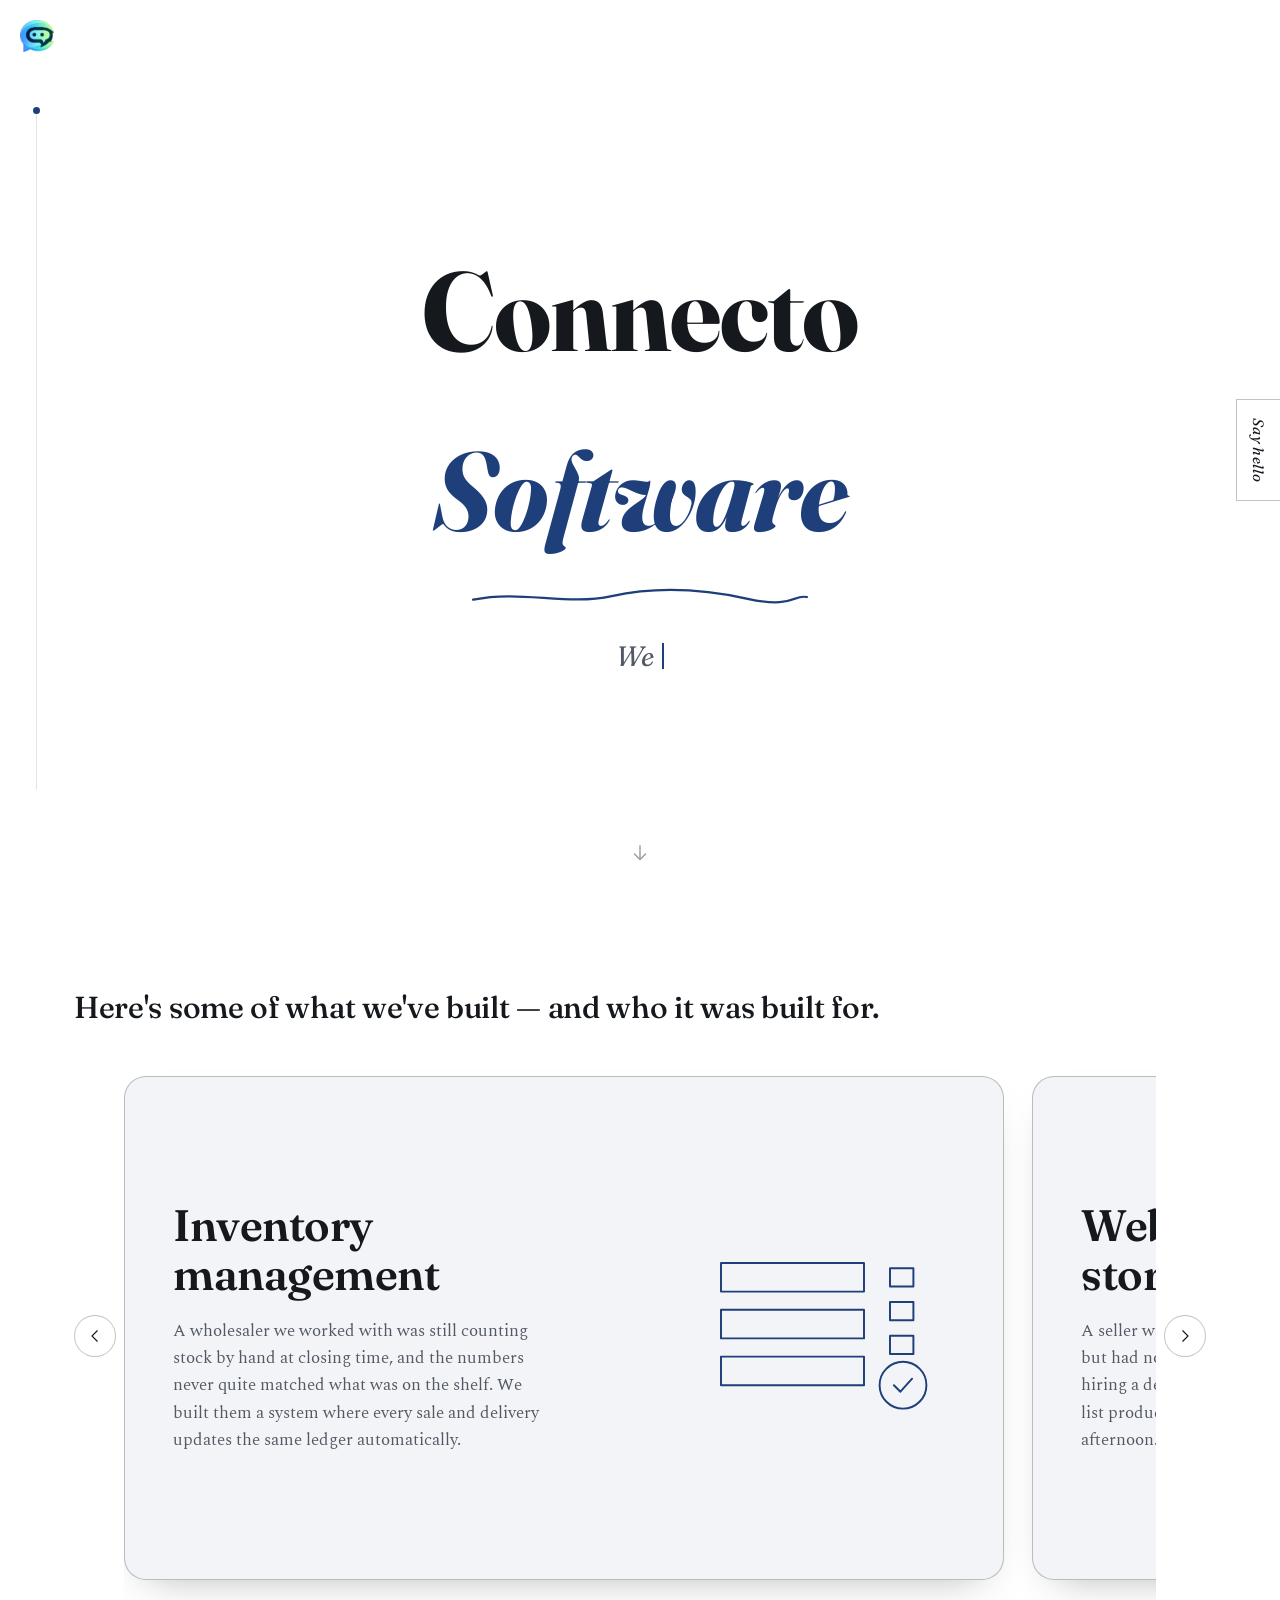
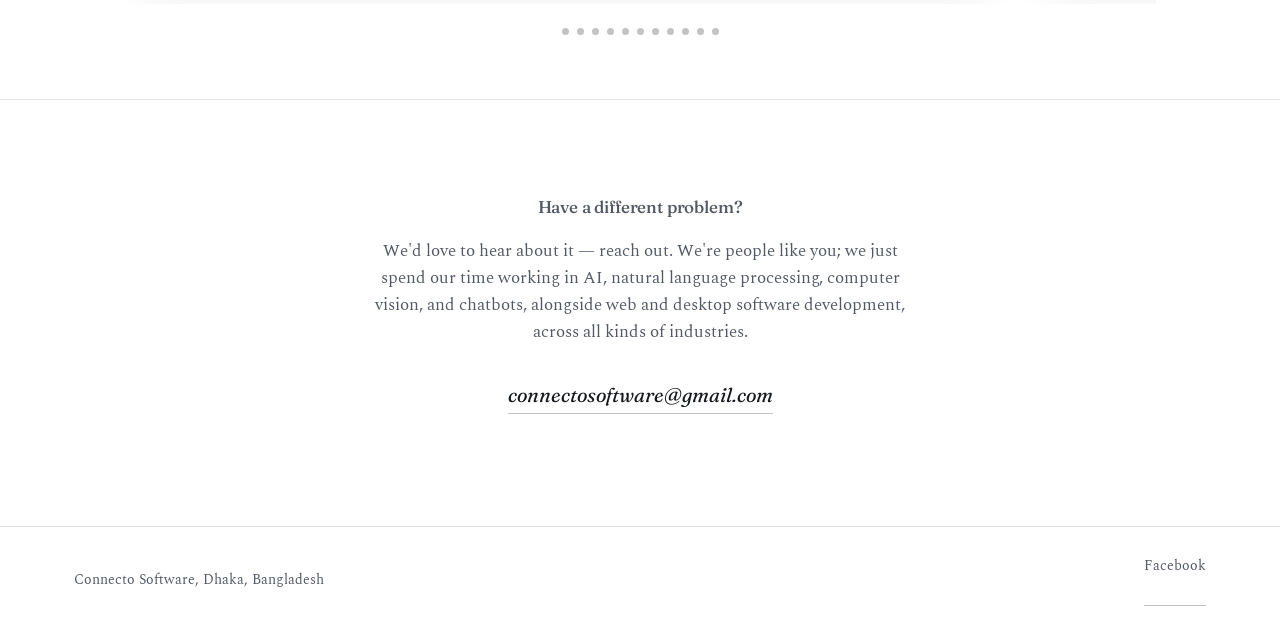
==== commit afa637e2: "Turn slides into a card deck with richer vector art; swap autoplay for a nudged next button Co-Autho" ====
--- a/index.html
+++ b/index.html
@@ -124,74 +124,140 @@
         <div class="carousel-track" id="carouselTrack">
 
           <article class="slide" id="inventory">
-            <svg class="slide-art" viewBox="0 0 64 64" fill="none" stroke="currentColor" stroke-width="1.5" stroke-linecap="round" stroke-linejoin="round" aria-hidden="true"><rect x="14" y="14" width="36" height="10" /><rect x="14" y="27" width="36" height="10" /><rect x="14" y="40" width="36" height="10" /></svg>
-            <h3 class="slide-title">Inventory management</h3>
-            <p class="slide-copy">A wholesaler we worked with was still counting stock by hand at closing time, and the numbers never quite matched what was on the shelf. We built them a system where every sale and delivery updates the same ledger automatically.</p>
+            <div class="slide-text">
+              <h3 class="slide-title">Inventory management</h3>
+              <p class="slide-copy">A wholesaler we worked with was still counting stock by hand at closing time, and the numbers never quite matched what was on the shelf. We built them a system where every sale and delivery updates the same ledger automatically.</p>
+            </div>
+            <svg class="slide-art" viewBox="0 0 200 160" fill="none" stroke="currentColor" stroke-width="1.5" stroke-linecap="round" stroke-linejoin="round" aria-hidden="true">
+              <rect x="20" y="30" width="110" height="22" /><rect x="20" y="66" width="110" height="22" /><rect x="20" y="102" width="110" height="22" />
+              <rect x="150" y="34" width="18" height="14" /><rect x="150" y="60" width="18" height="14" /><rect x="150" y="86" width="18" height="14" />
+              <circle cx="160" cy="124" r="18" /><path d="M153 124l5 5 9-10" />
+            </svg>
           </article>
 
           <article class="slide" id="website">
-            <svg class="slide-art" viewBox="0 0 64 64" fill="none" stroke="currentColor" stroke-width="1.5" stroke-linecap="round" stroke-linejoin="round" aria-hidden="true"><rect x="10" y="14" width="44" height="34" rx="2" /><line x1="10" y1="22" x2="54" y2="22" /><circle cx="16" cy="18" r="1.3" fill="currentColor" stroke="none" /><circle cx="21" cy="18" r="1.3" fill="currentColor" stroke="none" /></svg>
-            <h3 class="slide-title">Websites and storefronts</h3>
-            <p class="slide-copy">A seller wanted to take orders beyond Messenger but had no way to put a catalogue online without hiring a developer. We built Biponon so they could list products and have a working store the same afternoon.</p>
+            <div class="slide-text">
+              <h3 class="slide-title">Websites and storefronts</h3>
+              <p class="slide-copy">A seller wanted to take orders beyond Messenger but had no way to put a catalogue online without hiring a developer. We built Biponon so they could list products and have a working store the same afternoon.</p>
+            </div>
+            <svg class="slide-art" viewBox="0 0 200 160" fill="none" stroke="currentColor" stroke-width="1.5" stroke-linecap="round" stroke-linejoin="round" aria-hidden="true">
+              <rect x="20" y="20" width="160" height="120" rx="4" /><line x1="20" y1="42" x2="180" y2="42" />
+              <circle cx="34" cy="31" r="3" fill="currentColor" stroke="none" /><circle cx="46" cy="31" r="3" fill="currentColor" stroke="none" />
+              <rect x="36" y="58" width="56" height="42" rx="2" /><rect x="108" y="58" width="56" height="42" rx="2" />
+              <line x1="36" y1="112" x2="92" y2="112" /><line x1="108" y1="112" x2="164" y2="112" />
+              <line x1="36" y1="122" x2="68" y2="122" /><line x1="108" y1="122" x2="140" y2="122" />
+            </svg>
           </article>
 
           <article class="slide" id="chatbots">
-            <svg class="slide-art" viewBox="0 0 64 64" fill="none" stroke="currentColor" stroke-width="1.5" stroke-linecap="round" stroke-linejoin="round" aria-hidden="true"><path d="M12 16h40a4 4 0 0 1 4 4v18a4 4 0 0 1-4 4H30l-8 8v-8h-10a4 4 0 0 1-4-4V20a4 4 0 0 1 4-4z" /><circle cx="24" cy="29" r="1.5" fill="currentColor" stroke="none" /><circle cx="32" cy="29" r="1.5" fill="currentColor" stroke="none" /><circle cx="40" cy="29" r="1.5" fill="currentColor" stroke="none" /></svg>
-            <h3 class="slide-title">AI chatbots for Messenger and WhatsApp</h3>
-            <p class="slide-copy">A business was getting messages on Facebook and WhatsApp all day, but didn't have enough people to reply to every one in time. We built a chatbot that answers instantly, takes the order, and only calls a person in when the conversation really needs one.</p>
+            <div class="slide-text">
+              <h3 class="slide-title">AI chatbots for Messenger and WhatsApp</h3>
+              <p class="slide-copy">A business was getting messages on Facebook and WhatsApp all day, but didn't have enough people to reply to every one in time. We built a chatbot that answers instantly, takes the order, and only calls a person in when the conversation really needs one.</p>
+            </div>
+            <svg class="slide-art" viewBox="0 0 200 160" fill="none" stroke="currentColor" stroke-width="1.5" stroke-linecap="round" stroke-linejoin="round" aria-hidden="true">
+              <path d="M20 30h110a10 10 0 0 1 10 10v50a10 10 0 0 1-10 10H90l-20 20v-20H30a10 10 0 0 1-10-10V40a10 10 0 0 1 10-10z" />
+              <circle cx="48" cy="65" r="3" fill="currentColor" stroke="none" /><circle cx="70" cy="65" r="3" fill="currentColor" stroke="none" /><circle cx="92" cy="65" r="3" fill="currentColor" stroke="none" />
+              <rect x="150" y="40" width="34" height="60" rx="6" /><line x1="160" y1="92" x2="174" y2="92" />
+            </svg>
           </article>
 
           <article class="slide" id="retail">
-            <svg class="slide-art" viewBox="0 0 64 64" fill="none" stroke="currentColor" stroke-width="1.5" stroke-linecap="round" stroke-linejoin="round" aria-hidden="true"><path d="M8 32s10-16 24-16 24 16 24 16-10 16-24 16S8 32 8 32z" /><circle cx="32" cy="32" r="6" /></svg>
-            <h3 class="slide-title">Customer tracking for retail stores</h3>
-            <p class="slide-copy">A store owner could tell you what sold, but never who walked in and left without buying. We built a quiet system that tracks footfall and repeat visits, so a physical shop can finally see what an online store sees.</p>
+            <div class="slide-text">
+              <h3 class="slide-title">Customer tracking for retail stores</h3>
+              <p class="slide-copy">A store owner could tell you what sold, but never who walked in and left without buying. We built a quiet system that tracks footfall and repeat visits, so a physical shop can finally see what an online store sees.</p>
+            </div>
+            <svg class="slide-art" viewBox="0 0 200 160" fill="none" stroke="currentColor" stroke-width="1.5" stroke-linecap="round" stroke-linejoin="round" aria-hidden="true">
+              <path d="M20 90s24-40 60-40 60 40 60 40-24 40-60 40S20 90 20 90z" /><circle cx="80" cy="90" r="16" />
+              <rect x="150" y="90" width="10" height="30" /><rect x="165" y="70" width="10" height="50" /><rect x="180" y="55" width="10" height="65" />
+            </svg>
           </article>
 
           <article class="slide" id="school">
-            <svg class="slide-art" viewBox="0 0 64 64" fill="none" stroke="currentColor" stroke-width="1.5" stroke-linecap="round" stroke-linejoin="round" aria-hidden="true"><path d="M32 18c-6-4-14-4-20 0v28c6-4 14-4 20 0 6-4 14-4 20 0V18c-6-4-14-4-20 0z" /><line x1="32" y1="18" x2="32" y2="46" /></svg>
-            <h3 class="slide-title">School management</h3>
-            <p class="slide-copy">A school office was running attendance, fees, and parent calls out of three different registers. We built them one system that replaced all three with a single login.</p>
+            <div class="slide-text">
+              <h3 class="slide-title">School management</h3>
+              <p class="slide-copy">A school office was running attendance, fees, and parent calls out of three different registers. We built them one system that replaced all three with a single login.</p>
+            </div>
+            <svg class="slide-art" viewBox="0 0 200 160" fill="none" stroke="currentColor" stroke-width="1.5" stroke-linecap="round" stroke-linejoin="round" aria-hidden="true">
+              <path d="M80 50c-15-10-35-10-50 0v70c15-10 35-10 50 0 15-10 35-10 50 0V50c-15-10-35-10-50 0z" /><line x1="80" y1="50" x2="80" y2="120" />
+              <path d="M140 42l30-12 30 12-30 12z" /><path d="M150 48v16c0 4 9 8 20 8s20-4 20-8V48" />
+            </svg>
           </article>
 
           <article class="slide" id="attendance">
-            <svg class="slide-art" viewBox="0 0 64 64" fill="none" stroke="currentColor" stroke-width="1.5" stroke-linecap="round" stroke-linejoin="round" aria-hidden="true"><circle cx="32" cy="28" r="14" /><path d="M19 47c4-6 22-6 26 0" /><line x1="15" y1="17" x2="49" y2="17" stroke-dasharray="3 4" /></svg>
-            <h3 class="slide-title">Digital attendance with face recognition</h3>
-            <p class="slide-copy">A factory was losing twenty minutes every morning to a queue at the card reader. We built a camera that recognizes staff at the door and logs them straight into payroll.</p>
+            <div class="slide-text">
+              <h3 class="slide-title">Digital attendance with face recognition</h3>
+              <p class="slide-copy">A factory was losing twenty minutes every morning to a queue at the card reader. We built a camera that recognizes staff at the door and logs them straight into payroll.</p>
+            </div>
+            <svg class="slide-art" viewBox="0 0 200 160" fill="none" stroke="currentColor" stroke-width="1.5" stroke-linecap="round" stroke-linejoin="round" aria-hidden="true">
+              <rect x="20" y="20" width="110" height="120" /><circle cx="75" cy="68" r="28" /><path d="M50 112c8-11 42-11 50 0" />
+              <line x1="32" y1="40" x2="118" y2="40" stroke-dasharray="3 4" />
+              <circle cx="165" cy="45" r="16" /><path d="M157 45l5 5 11-11" />
+            </svg>
           </article>
 
           <article class="slide" id="hr">
-            <svg class="slide-art" viewBox="0 0 64 64" fill="none" stroke="currentColor" stroke-width="1.5" stroke-linecap="round" stroke-linejoin="round" aria-hidden="true"><rect x="18" y="10" width="28" height="40" rx="3" /><circle cx="32" cy="24" r="6" /><line x1="24" y1="38" x2="40" y2="38" /><line x1="24" y1="43" x2="40" y2="43" /></svg>
-            <h3 class="slide-title">HR, attendance, and payroll for field and shift staff</h3>
-            <p class="slide-copy">A business with delivery and warehouse staff had no clean way to calculate payroll without a stack of paper timesheets. We built attendance tracking that works from wherever the work actually happens.</p>
+            <div class="slide-text">
+              <h3 class="slide-title">HR, attendance, and payroll for field and shift staff</h3>
+              <p class="slide-copy">A business with delivery and warehouse staff had no clean way to calculate payroll without a stack of paper timesheets. We built attendance tracking that works from wherever the work actually happens.</p>
+            </div>
+            <svg class="slide-art" viewBox="0 0 200 160" fill="none" stroke="currentColor" stroke-width="1.5" stroke-linecap="round" stroke-linejoin="round" aria-hidden="true">
+              <rect x="20" y="18" width="78" height="112" rx="6" /><circle cx="59" cy="58" r="16" /><line x1="38" y1="92" x2="80" y2="92" /><line x1="38" y1="104" x2="80" y2="104" />
+              <circle cx="155" cy="48" r="24" /><line x1="155" y1="34" x2="155" y2="62" /><line x1="143" y1="48" x2="167" y2="48" />
+              <circle cx="155" cy="112" r="20" /><line x1="155" y1="112" x2="155" y2="98" /><line x1="155" y1="112" x2="167" y2="118" />
+            </svg>
           </article>
 
           <article class="slide" id="pharmacy">
-            <svg class="slide-art" viewBox="0 0 64 64" fill="none" stroke="currentColor" stroke-width="1.5" stroke-linecap="round" stroke-linejoin="round" aria-hidden="true"><rect x="14" y="26" width="36" height="14" rx="7" /><line x1="32" y1="26" x2="32" y2="40" /></svg>
-            <h3 class="slide-title">Pharmacy inventory and expiry tracking</h3>
-            <p class="slide-copy">A pharmacist was manually checking expiry dates shelf by shelf, every week. We built batch-level tracking that flags anything nearing its expiry before it becomes a loss.</p>
+            <div class="slide-text">
+              <h3 class="slide-title">Pharmacy inventory and expiry tracking</h3>
+              <p class="slide-copy">A pharmacist was manually checking expiry dates shelf by shelf, every week. We built batch-level tracking that flags anything nearing its expiry before it becomes a loss.</p>
+            </div>
+            <svg class="slide-art" viewBox="0 0 200 160" fill="none" stroke="currentColor" stroke-width="1.5" stroke-linecap="round" stroke-linejoin="round" aria-hidden="true">
+              <rect x="20" y="55" width="100" height="38" rx="19" /><line x1="70" y1="55" x2="70" y2="93" />
+              <circle cx="152" cy="30" r="4" fill="currentColor" stroke="none" /><circle cx="170" cy="42" r="4" fill="currentColor" stroke="none" /><circle cx="150" cy="54" r="4" fill="currentColor" stroke="none" />
+              <rect x="134" y="90" width="56" height="42" rx="4" /><line x1="134" y1="106" x2="190" y2="106" /><line x1="150" y1="84" x2="150" y2="96" /><line x1="174" y1="84" x2="174" y2="96" />
+            </svg>
           </article>
 
           <article class="slide" id="clinic">
-            <svg class="slide-art" viewBox="0 0 64 64" fill="none" stroke="currentColor" stroke-width="1.5" stroke-linecap="round" stroke-linejoin="round" aria-hidden="true"><circle cx="32" cy="32" r="20" /><line x1="32" y1="22" x2="32" y2="42" /><line x1="22" y1="32" x2="42" y2="32" /></svg>
-            <h3 class="slide-title">Clinic follow-up</h3>
-            <p class="slide-copy">A small clinic kept losing track of which patients needed a follow-up call or a repeat prescription. We built them a simple list that doesn't depend on anyone remembering to check a paper file.</p>
+            <div class="slide-text">
+              <h3 class="slide-title">Clinic follow-up</h3>
+              <p class="slide-copy">A small clinic kept losing track of which patients needed a follow-up call or a repeat prescription. We built them a simple list that doesn't depend on anyone remembering to check a paper file.</p>
+            </div>
+            <svg class="slide-art" viewBox="0 0 200 160" fill="none" stroke="currentColor" stroke-width="1.5" stroke-linecap="round" stroke-linejoin="round" aria-hidden="true">
+              <circle cx="70" cy="75" r="48" /><line x1="70" y1="51" x2="70" y2="99" /><line x1="46" y1="75" x2="94" y2="75" />
+              <rect x="140" y="30" width="42" height="68" rx="8" /><line x1="150" y1="86" x2="172" y2="86" />
+              <circle cx="161" cy="124" r="16" /><path d="M153 124l6 6 10-11" />
+            </svg>
           </article>
 
           <article class="slide" id="property">
-            <svg class="slide-art" viewBox="0 0 64 64" fill="none" stroke="currentColor" stroke-width="1.5" stroke-linecap="round" stroke-linejoin="round" aria-hidden="true"><rect x="16" y="14" width="32" height="36" /><rect x="22" y="20" width="6" height="6" /><rect x="36" y="20" width="6" height="6" /><rect x="22" y="32" width="6" height="6" /><rect x="36" y="32" width="6" height="6" /><rect x="26" y="44" width="12" height="6" /></svg>
-            <h3 class="slide-title">Property management</h3>
-            <p class="slide-copy">An owner managing a building from another city had leases, payments, and repair requests scattered across calls and texts. We built one shared record for all of it.</p>
+            <div class="slide-text">
+              <h3 class="slide-title">Property management</h3>
+              <p class="slide-copy">An owner managing a building from another city had leases, payments, and repair requests scattered across calls and texts. We built one shared record for all of it.</p>
+            </div>
+            <svg class="slide-art" viewBox="0 0 200 160" fill="none" stroke="currentColor" stroke-width="1.5" stroke-linecap="round" stroke-linejoin="round" aria-hidden="true">
+              <rect x="25" y="20" width="90" height="112" /><rect x="40" y="36" width="16" height="16" /><rect x="74" y="36" width="16" height="16" /><rect x="40" y="62" width="16" height="16" /><rect x="74" y="62" width="16" height="16" /><rect x="52" y="98" width="32" height="34" />
+              <circle cx="155" cy="44" r="18" /><line x1="155" y1="62" x2="155" y2="96" /><line x1="155" y1="80" x2="166" y2="80" /><line x1="155" y1="90" x2="164" y2="90" />
+              <rect x="134" y="104" width="56" height="30" rx="3" /><line x1="144" y1="114" x2="180" y2="114" /><line x1="144" y1="122" x2="168" y2="122" />
+            </svg>
           </article>
 
           <article class="slide" id="grocery">
-            <svg class="slide-art" viewBox="0 0 64 64" fill="none" stroke="currentColor" stroke-width="1.5" stroke-linecap="round" stroke-linejoin="round" aria-hidden="true"><path d="M14 24h36l-4 22H18z" /><line x1="14" y1="24" x2="50" y2="24" /><path d="M24 24l4-10h8l4 10" /></svg>
-            <h3 class="slide-title">Grocery supplier delivery and demand forecasting</h3>
-            <p class="slide-copy">A grocer ordering from several suppliers on different schedules kept either running out of stock or over-ordering. We built forecasting that times the next order before the shelf goes bare.</p>
+            <div class="slide-text">
+              <h3 class="slide-title">Grocery supplier delivery and demand forecasting</h3>
+              <p class="slide-copy">A grocer ordering from several suppliers on different schedules kept either running out of stock or over-ordering. We built forecasting that times the next order before the shelf goes bare.</p>
+            </div>
+            <svg class="slide-art" viewBox="0 0 200 160" fill="none" stroke="currentColor" stroke-width="1.5" stroke-linecap="round" stroke-linejoin="round" aria-hidden="true">
+              <path d="M20 58h95l-10 58H30z" /><line x1="20" y1="58" x2="115" y2="58" /><path d="M35 58l8-22h24l8 22" />
+              <rect x="128" y="70" width="46" height="32" rx="2" /><rect x="113" y="82" width="18" height="20" /><circle cx="124" cy="108" r="7" /><circle cx="162" cy="108" r="7" />
+              <path d="M175 40v24m-8-8l8 8 8-8" />
+            </svg>
           </article>
 
         </div>
 
-        <button class="carousel-arrow next" type="button" aria-label="Next">
+        <button class="carousel-arrow next is-nudging" type="button" aria-label="Next">
           <svg viewBox="0 0 24 24" fill="none" stroke="currentColor" stroke-width="1.5" stroke-linecap="round" stroke-linejoin="round"><path d="M9 5l7 7-7 7" /></svg>
         </button>
       </div>
--- a/styles.css
+++ b/styles.css
@@ -260,16 +260,18 @@
   .hero-scroll-cue { animation: none; }
 }
 
-/* === Work section: a paged carousel of what we've built === */
+/* === Work section: a deck of what we've built, paged by hand === */
 .work { padding: 5.5rem 0 4rem; }
-.work-intro { max-width: 680px; margin: 0 auto 3rem; padding: 0 var(--gutter); text-align: center; }
-.work-intro .section-lede { margin: 0 auto; }
+.work-intro { max-width: var(--max-width); margin: 0 auto 2.5rem; padding: 0 var(--gutter); }
 
 .carousel {
   position: relative;
   display: flex;
   align-items: center;
   gap: 0.5rem;
+  max-width: var(--max-width);
+  margin: 0 auto;
+  padding: 0 var(--gutter);
 }
 
 .carousel-track {
@@ -280,35 +282,42 @@
   scroll-behavior: smooth;
   -webkit-overflow-scrolling: touch;
   scrollbar-width: none;
-  gap: 1.5rem;
-  padding: 1rem calc(50% - min(320px, 42vw)) 2rem;
+  gap: 1.75rem;
+  padding: 0.5rem 0.25rem 1.5rem;
 }
 .carousel-track::-webkit-scrollbar { display: none; }
 
 .slide {
-  flex: 0 0 min(640px, 84vw);
-  scroll-snap-align: center;
-  display: flex;
-  flex-direction: column;
+  flex: 0 0 min(880px, 82vw);
+  scroll-snap-align: start;
+  display: flex;
+  flex-direction: row;
   align-items: center;
-  text-align: center;
-  padding: 2rem 1.5rem;
+  justify-content: space-between;
+  gap: 2.5rem;
+  text-align: left;
+  padding: 2.75rem 3rem;
   min-height: 56vh;
-  justify-content: center;
-}
+  background: var(--paper-deep);
+  border: 1px solid var(--rule-strong);
+  border-radius: 22px;
+  box-shadow: 0 18px 40px -24px rgba(0, 0, 0, 0.35);
+}
+
+.slide-text { flex: 1 1 50%; min-width: 0; }
 
 .slide-art {
-  width: 72px;
-  height: 72px;
+  flex: 0 0 auto;
+  width: min(260px, 32vw);
+  height: auto;
   color: var(--accent);
-  margin-bottom: 1.75rem;
 }
 
 .slide-title {
   font-family: var(--serif-display);
   font-weight: 600;
-  font-size: clamp(1.9rem, 4.6vw, 2.75rem);
-  line-height: 1.12;
+  font-size: clamp(1.8rem, 4vw, 2.75rem);
+  line-height: 1.1;
   letter-spacing: -0.01em;
   margin: 0 0 1.25rem;
   max-width: 16ch;
@@ -319,6 +328,11 @@
   font-size: 1.0625rem;
   max-width: 42ch;
   margin: 0;
+}
+
+@media (max-width: 760px) {
+  .slide { flex-direction: column; align-items: flex-start; padding: 1.75rem 1.5rem; min-height: 52vh; }
+  .slide-art { width: min(220px, 56vw); }
 }
 
 .carousel-arrow {
@@ -338,8 +352,21 @@
 }
 .carousel-arrow svg { width: 18px; height: 18px; }
 .carousel-arrow:hover { background: var(--accent); color: #fff; border-color: var(--accent); }
+
+.carousel-arrow.next.is-nudging {
+  animation: nudgePulse 1.8s ease-in-out infinite;
+}
+@keyframes nudgePulse {
+  0%, 100% { transform: scale(1); box-shadow: 0 0 0 0 color-mix(in srgb, var(--accent) 45%, transparent); }
+  50% { transform: scale(1.14); box-shadow: 0 0 0 7px color-mix(in srgb, var(--accent) 0%, transparent); }
+}
+@media (prefers-reduced-motion: reduce) {
+  .carousel-arrow.next.is-nudging { animation: none; }
+}
+
 @media (max-width: 640px) {
   .carousel-arrow { display: none; }
+  .slide { padding: 1.5rem 0.25rem; min-height: 54vh; }
 }
 
 .carousel-dots {
